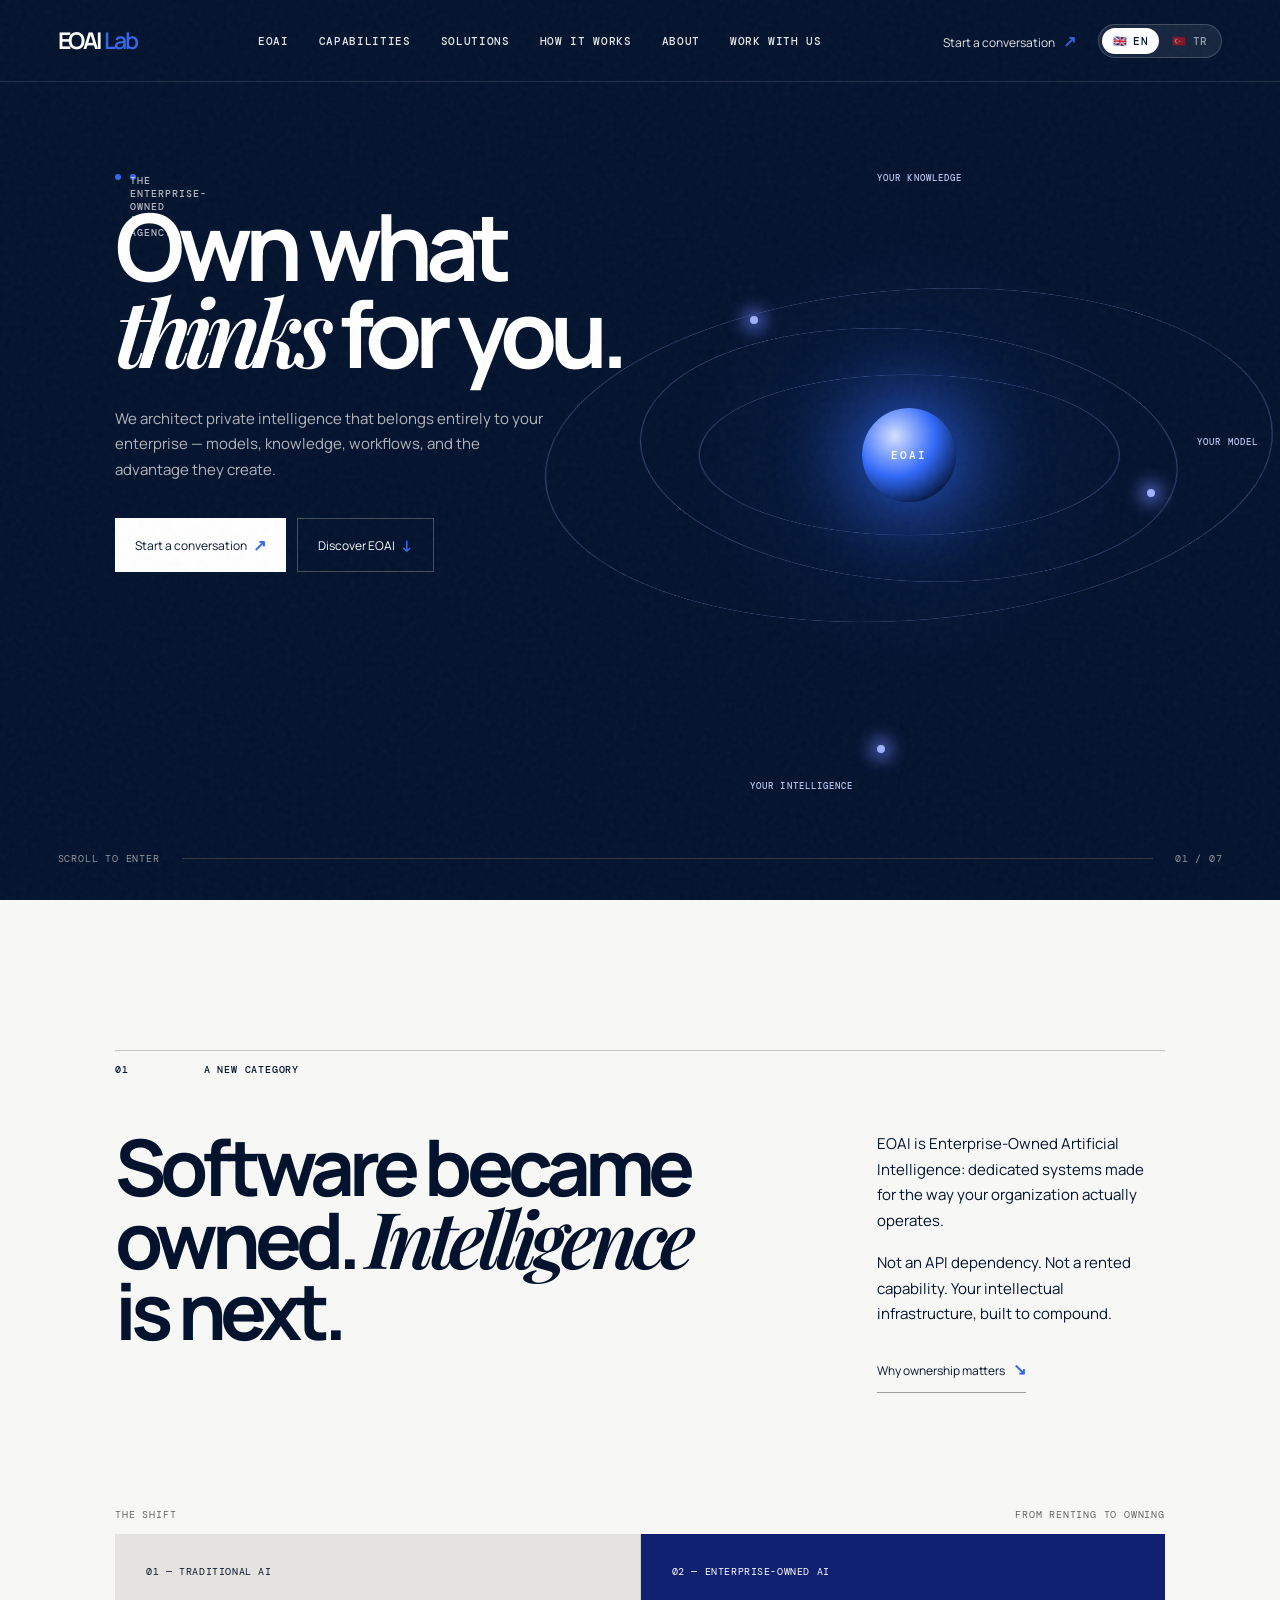
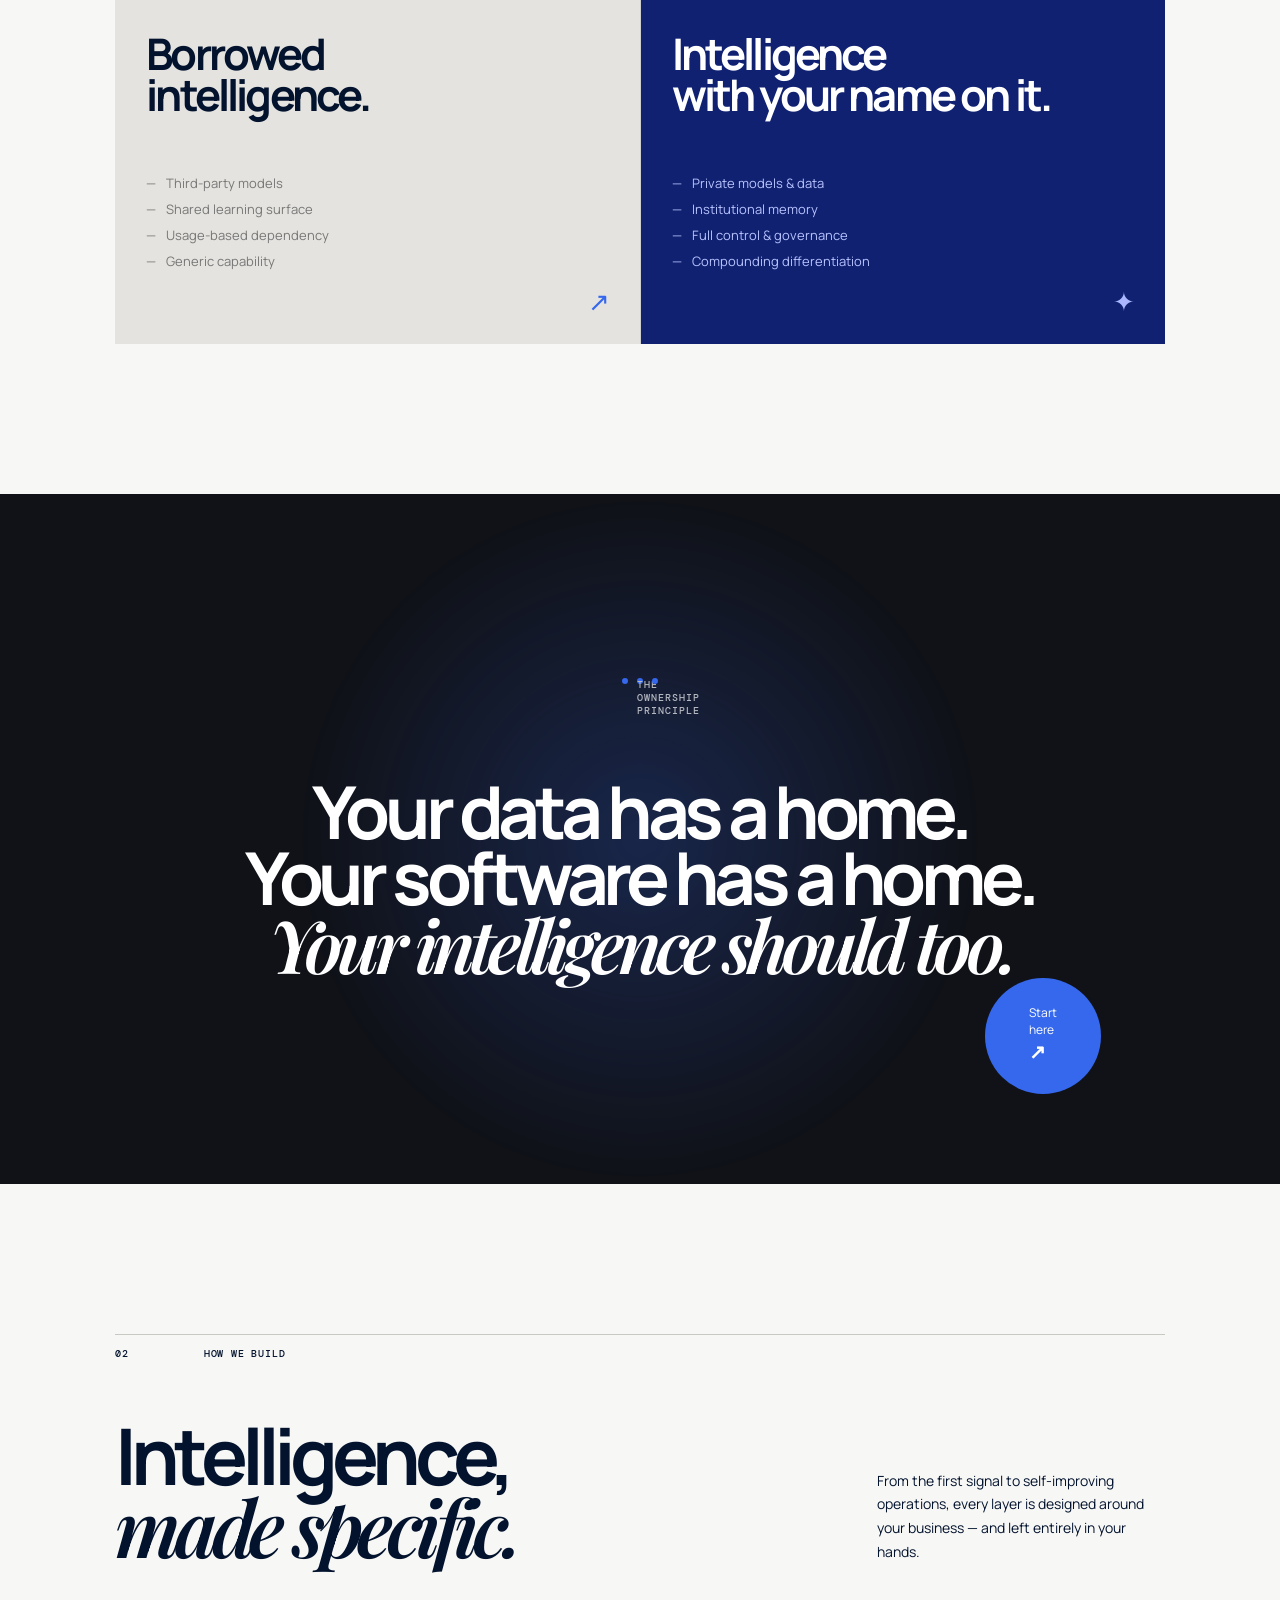
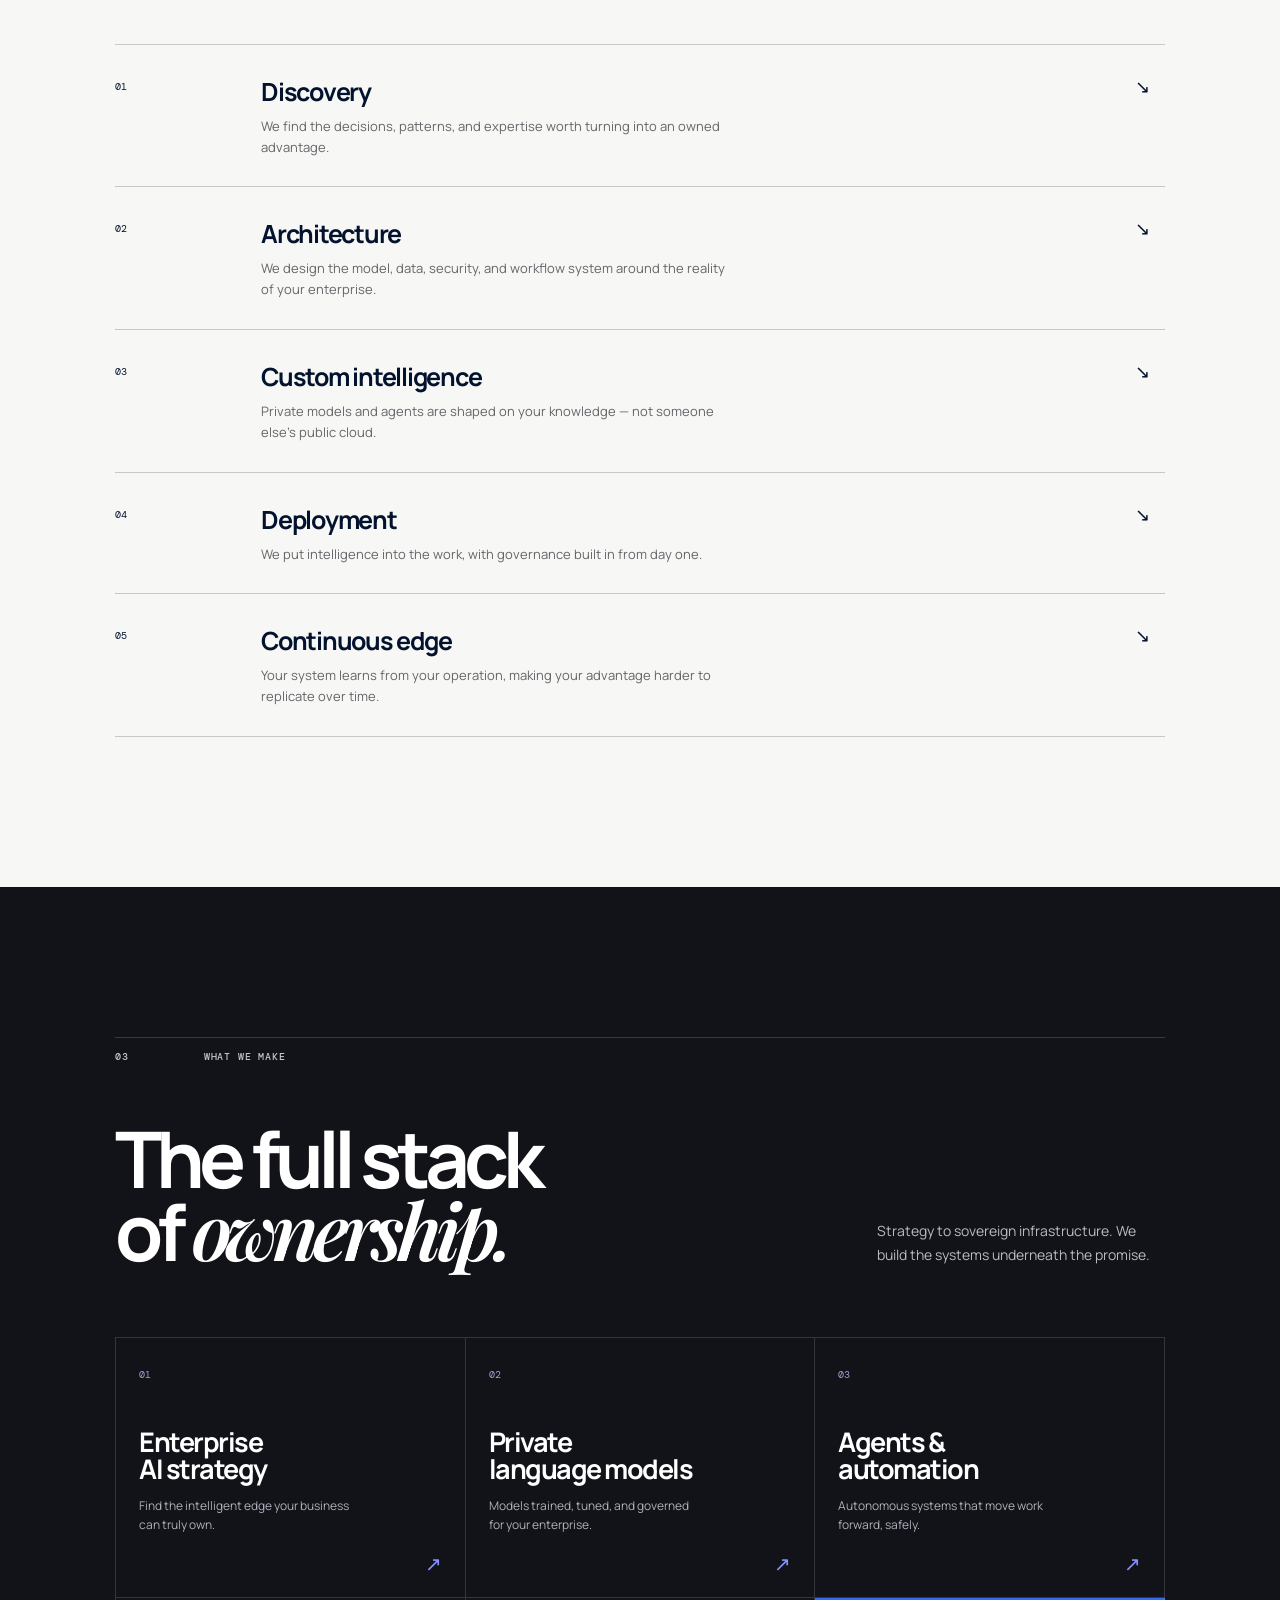
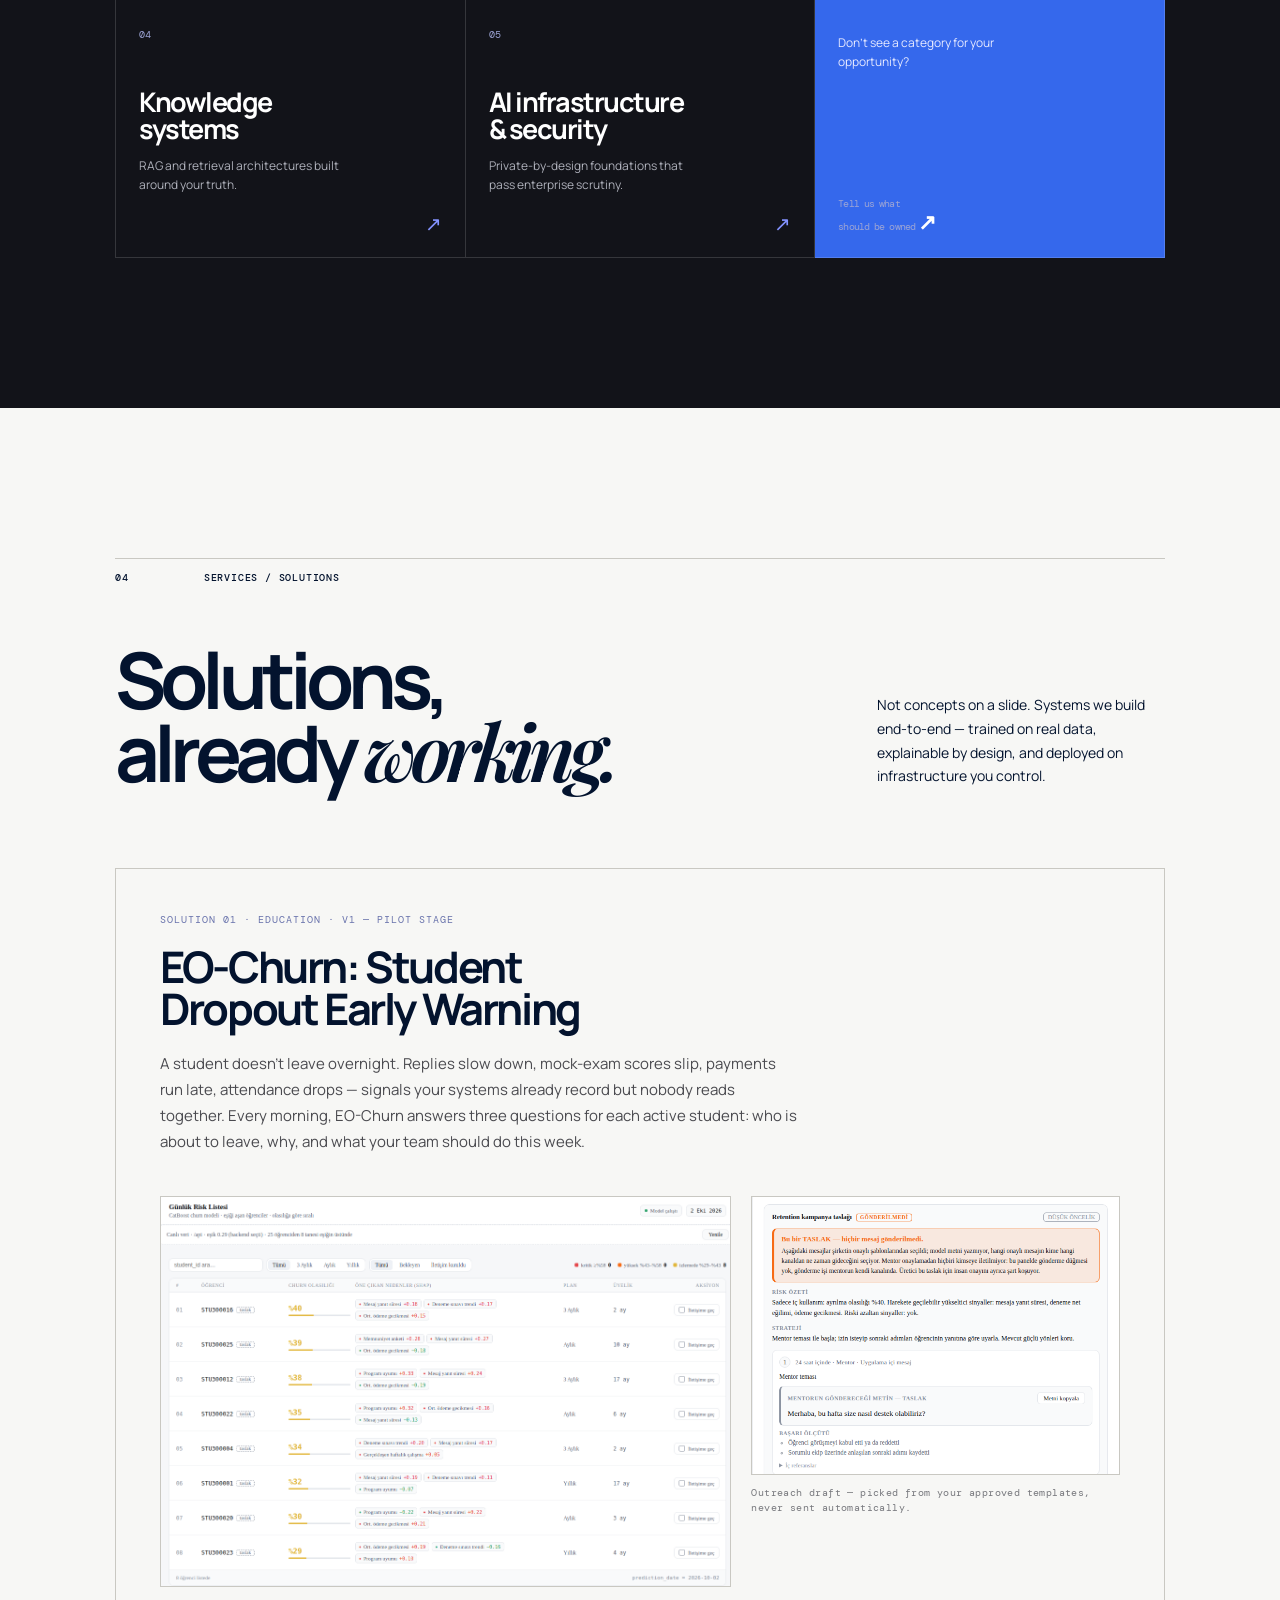
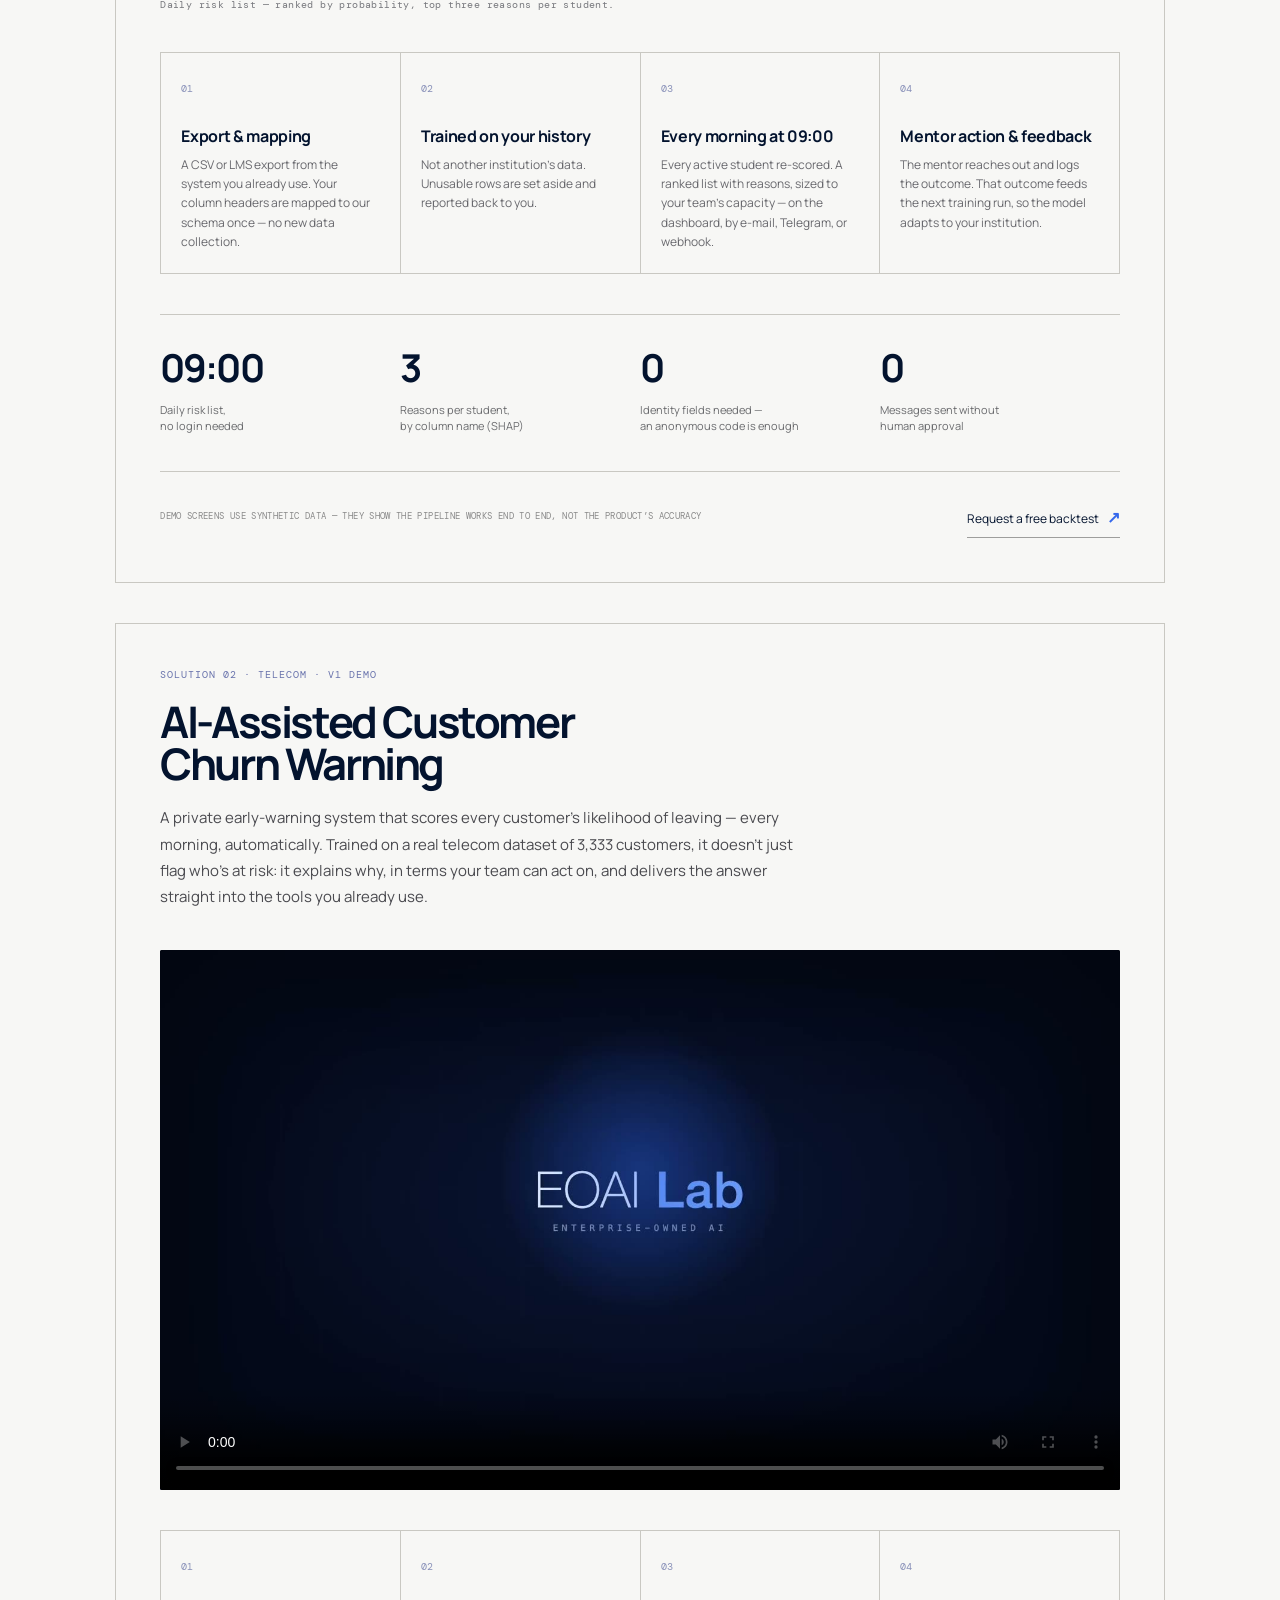
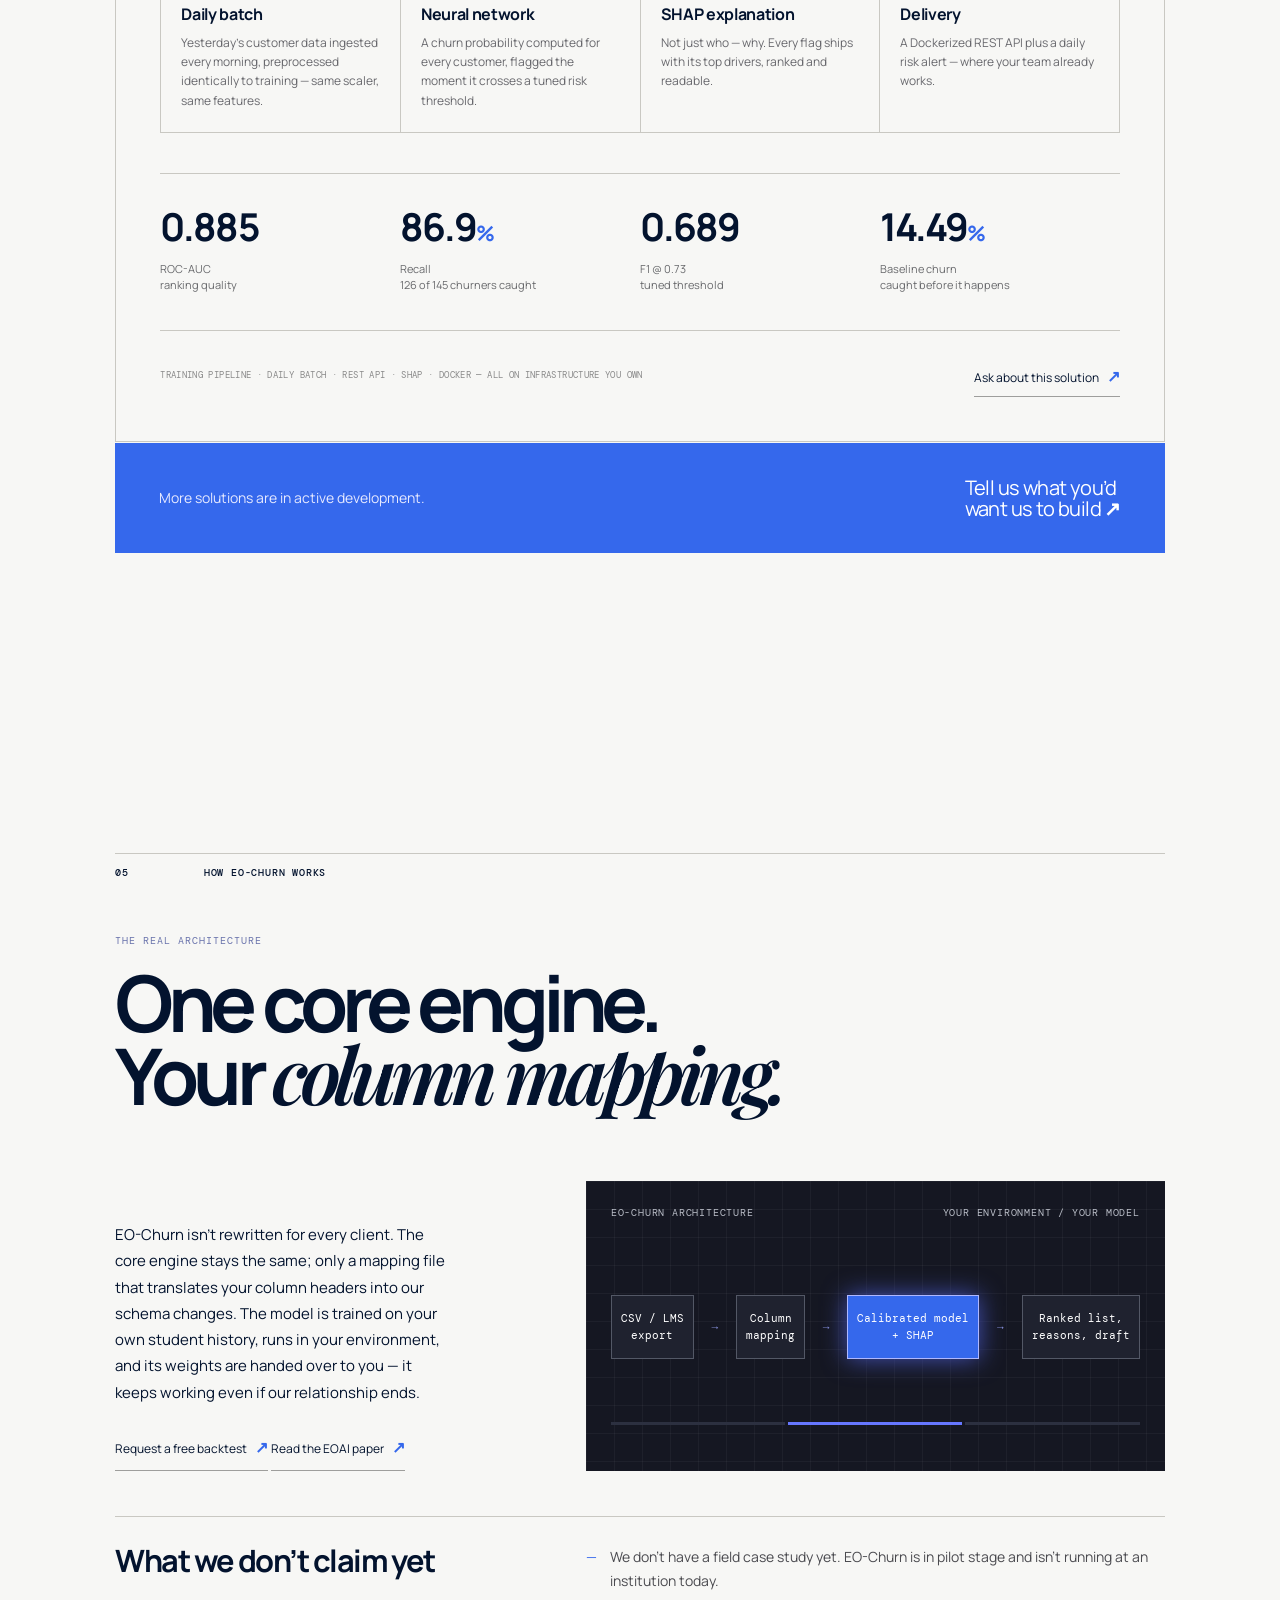
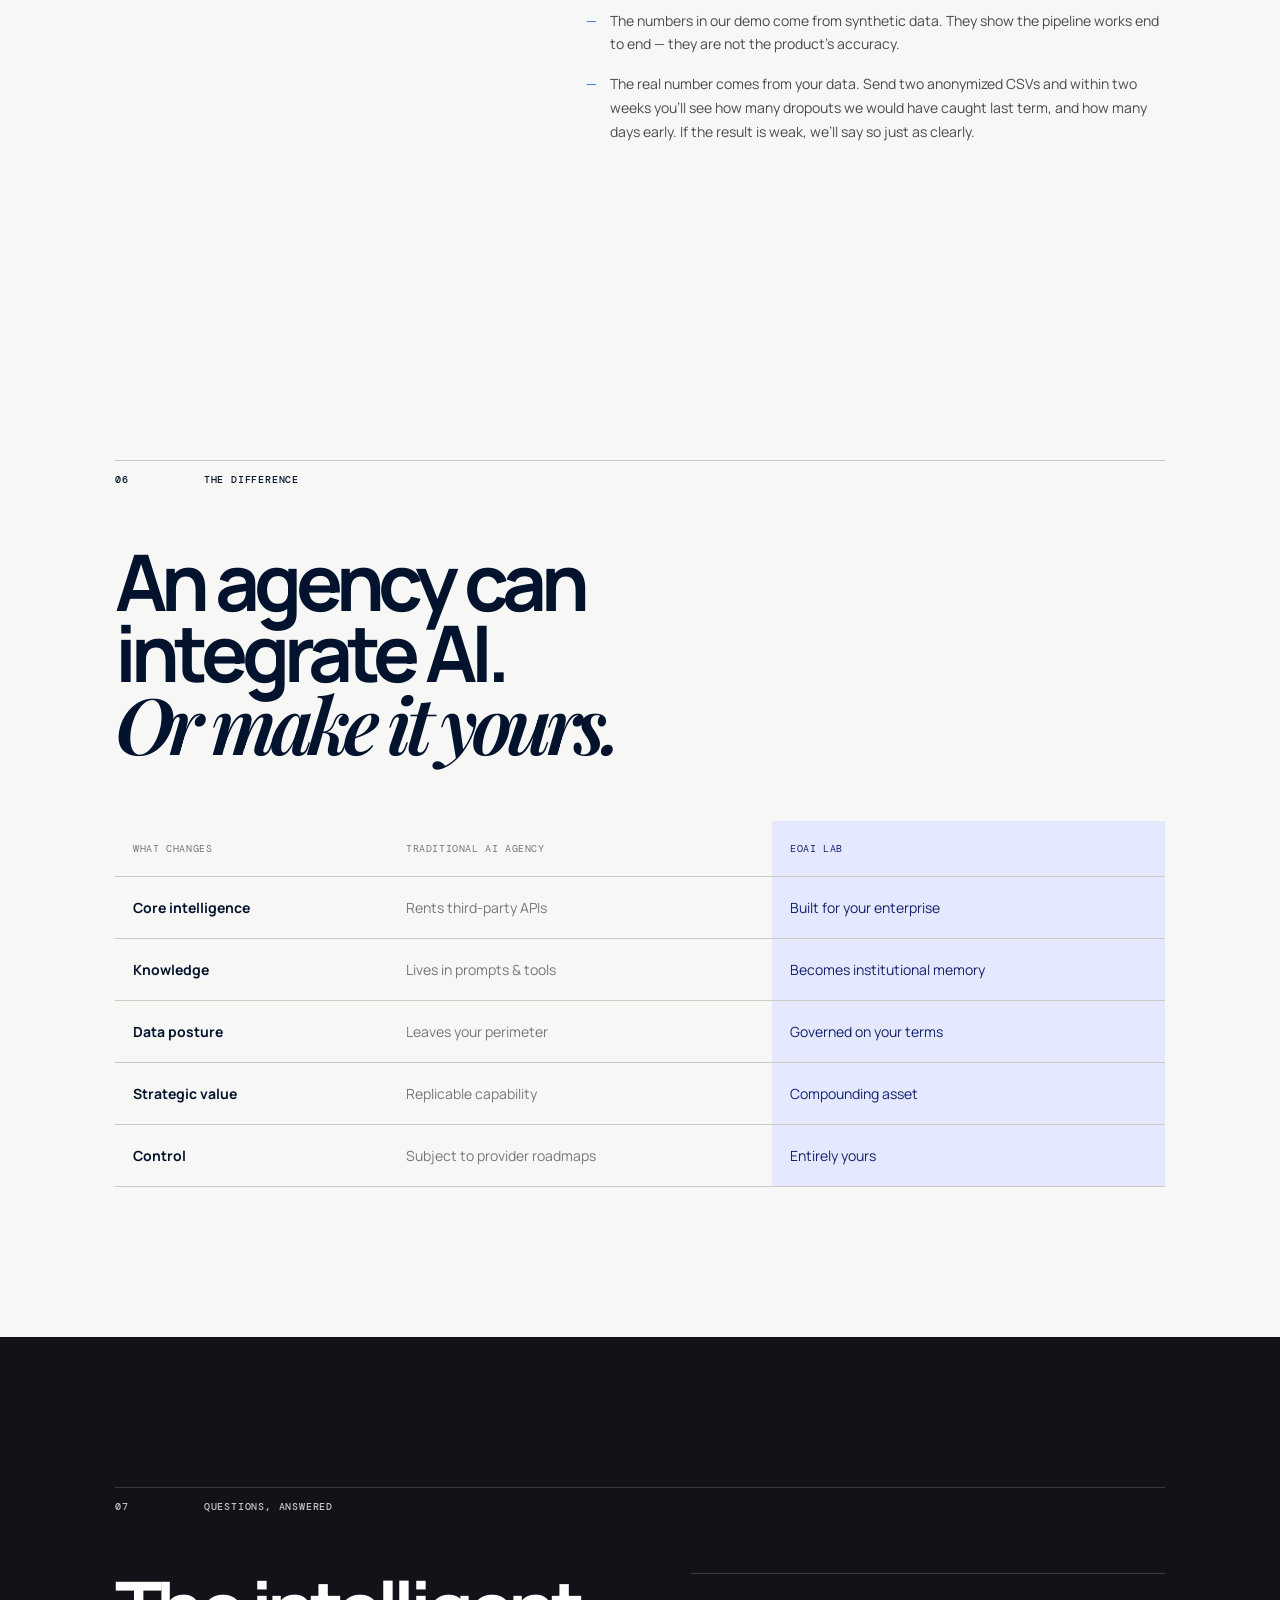
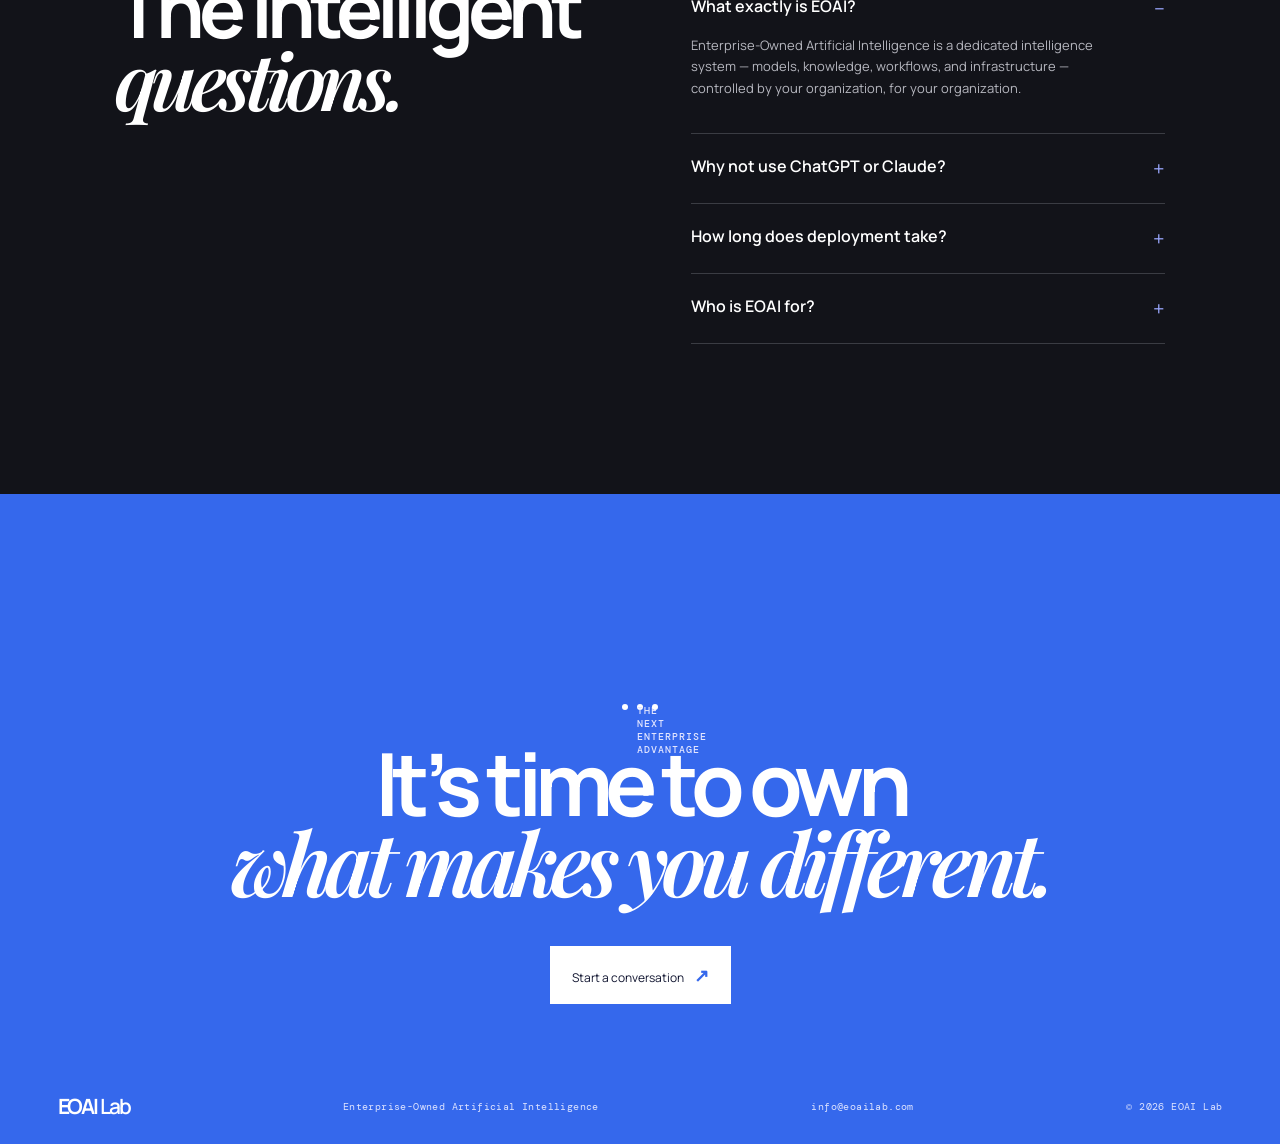
==== public/index.html @ 240096eb "Merge pull request #1 from RezaOfficial0/hot-fix/issue-P0 hot-fix/P0 web sitesi inceleme sorunlarını" ====
<!doctype html>
<html lang="en">
  <head>
    <meta charset="UTF-8" />
    <meta name="viewport" content="width=device-width, initial-scale=1.0" />
    <meta
      name="description"
      content="EOAI Lab builds Enterprise-Owned Artificial Intelligence. Private models, workflows, infrastructure, and intelligence your company owns."
    />
    <meta name="theme-color" content="#07080d" />
    <title>EOAI Lab — Own your intelligence.</title>
    <link rel="alternate" hreflang="en" href="https://www.eoailab.com/" />
    <link rel="alternate" hreflang="tr" href="https://www.eoailab.com/tr" />
    <link rel="alternate" hreflang="x-default" href="https://www.eoailab.com/" />
    <link rel="preconnect" href="https://fonts.googleapis.com" />
    <link rel="preconnect" href="https://fonts.gstatic.com" crossorigin />
    <link
      href="https://fonts.googleapis.com/css2?family=DM+Mono:wght@400;500&family=Manrope:wght@400;500;600;700;800&family=Playfair+Display:ital,wght@0,600;0,700;1,600&display=swap"
      rel="stylesheet"
    />
    <link rel="stylesheet" href="styles.css" />
  </head>
  <body data-i18n-title="home.metaTitle">
    <div class="noise" aria-hidden="true"></div>
    <header class="nav">
      <a class="brand" href="#top" data-i18n-aria-label="nav.brandAria" aria-label="EOAI Lab home"
        >EOAI <span>Lab</span></a
      ><button class="menu" data-i18n-aria-label="nav.menuAria" aria-label="Open navigation" aria-expanded="false">
        <i></i><i></i>
      </button>
      <nav>
        <a href="#eoai">EOAI</a><a href="#services" data-i18n="nav.capabilities">Capabilities</a
        ><a href="#solutions" data-i18n="nav.solutions">Solutions</a
        ><a href="#how-it-works" data-i18n="nav.caseStudy">How it works</a><a href="#about" data-i18n="nav.about">About</a
        ><a href="work-with-us.html" data-i18n="nav.workWithUs">Work with us</a>
      </nav>
      <a class="nav-cta" href="become-a-client.html#apply"><span data-i18n="home.navCta">Start a conversation</span> <b>↗</b></a>
      <div class="lang-toggle" role="group" aria-label="Language / Dil">
        <button type="button" class="lang-btn" data-lang="en">🇬🇧<span>EN</span></button>
        <button type="button" class="lang-btn" data-lang="tr">🇹🇷<span>TR</span></button>
      </div>
    </header>

    <main id="top">
      <section class="hero">
        <div class="hero-copy reveal">
          <p class="eyebrow"><span></span> <span data-i18n="home.heroEyebrow">The Enterprise-Owned AI Agency</span></p>
          <h1 data-i18n="home.heroH1">Own what<br /><em>thinks</em> for you.</h1>
          <p class="lede" data-i18n="home.heroLede">
            We architect private intelligence that belongs entirely to your
            enterprise — models, knowledge, workflows, and the advantage they
            create.
          </p>
          <div class="actions">
            <a class="button primary" href="https://koalendar.com/e/meet-with-int-ai"><span data-i18n="home.navCta">Start a conversation</span> <b>↗</b></a
            ><a class="button ghost" href="#eoai"><span data-i18n="home.heroCtaGhost">Discover EOAI</span> <b>↓</b></a>
          </div>
        </div>
        <div
          class="hero-art"
          data-i18n-aria-label="home.heroArtAria"
          aria-label="Abstract visualization of an enterprise-owned intelligence system"
        >
          <div class="orbit orbit-a"></div>
          <div class="orbit orbit-b"></div>
          <div class="orbit orbit-c"></div>
          <div class="core"><span>EOAI</span></div>
          <div class="signal s1"></div>
          <div class="signal s2"></div>
          <div class="signal s3"></div>
          <p class="art-label top" data-i18n="home.artTop">YOUR KNOWLEDGE</p>
          <p class="art-label right" data-i18n="home.artRight">YOUR MODEL</p>
          <p class="art-label bottom" data-i18n="home.artBottom">YOUR INTELLIGENCE</p>
        </div>
        <div class="hero-foot">
          <span data-i18n="home.scrollHint">Scroll to enter</span><i></i><span>01 / 07</span>
        </div>
      </section>

      <section class="intro section-pad" id="eoai">
        <div class="section-kicker">
          <span>01</span>
          <p data-i18n="home.kicker01">A new category</p>
        </div>
        <div class="intro-grid">
          <h2 class="display reveal" data-i18n="home.introH2">
            Software became<br />owned. <em>Intelligence</em><br />is next.
          </h2>
          <div class="intro-side reveal">
            <p data-i18n="home.introP1">
              EOAI is Enterprise-Owned Artificial Intelligence: dedicated
              systems made for the way your organization actually operates.
            </p>
            <p data-i18n="home.introP2">
              Not an API dependency. Not a rented capability. Your intellectual
              infrastructure, built to compound.
            </p>
            <a class="text-link" href="#comparison"
              ><span data-i18n="home.introLink">Why ownership matters</span> <b>↘</b></a
            >
          </div>
        </div>
        <div class="ownership reveal">
          <div class="ownership-head">
            <span data-i18n="home.ownershipTag1">THE SHIFT</span><span data-i18n="home.ownershipTag2">FROM RENTING TO OWNING</span>
          </div>
          <div class="compare-cards">
            <article class="compare-card muted">
              <p class="card-index" data-i18n="home.cardIndex01">01 — Traditional AI</p>
              <h3 data-i18n="home.cardH3_01">Borrowed<br />intelligence.</h3>
              <ul>
                <li data-i18n="home.cardLi_01_1">Third-party models</li>
                <li data-i18n="home.cardLi_01_2">Shared learning surface</li>
                <li data-i18n="home.cardLi_01_3">Usage-based dependency</li>
                <li data-i18n="home.cardLi_01_4">Generic capability</li>
              </ul>
              <div class="card-mark">↗</div>
            </article>
            <article class="compare-card owned">
              <p class="card-index" data-i18n="home.cardIndex02">02 — Enterprise-Owned AI</p>
              <h3 data-i18n="home.cardH3_02">Intelligence<br />with your name on it.</h3>
              <ul>
                <li data-i18n="home.cardLi_02_1">Private models &amp; data</li>
                <li data-i18n="home.cardLi_02_2">Institutional memory</li>
                <li data-i18n="home.cardLi_02_3">Full control &amp; governance</li>
                <li data-i18n="home.cardLi_02_4">Compounding differentiation</li>
              </ul>
              <div class="card-mark">✦</div>
            </article>
          </div>
        </div>
      </section>

      <section class="manifesto">
        <div class="manifesto-bg"></div>
        <p class="eyebrow centered">
          <span></span> <span data-i18n="home.manifestoEyebrow">The ownership principle</span> <span></span>
        </p>
        <h2 class="reveal" data-i18n="home.manifestoH2">
          Your data has a home.<br />Your software has a home.<br /><em
            >Your intelligence should too.</em
          >
        </h2>
        <a
          class="round-link"
          href="become-a-client.html#apply"
          aria-label="Start your EOAI journey"
          ><span data-i18n="home.roundLink">Start<br />here</span> <b>↗</b></a
        >
      </section>

      <section class="process section-pad" id="about">
        <div class="section-kicker">
          <span>02</span>
          <p data-i18n="home.kicker02">How we build</p>
        </div>
        <div class="process-head">
          <h2 class="display reveal" data-i18n="home.processH2">
            Intelligence,<br /><em>made specific.</em>
          </h2>
          <p data-i18n="home.processP">
            From the first signal to self-improving operations, every layer is
            designed around your business — and left entirely in your hands.
          </p>
        </div>
        <ol class="steps">
          <li>
            <span>01</span>
            <div>
              <h3 data-i18n="home.step1Title">Discovery</h3>
              <p data-i18n="home.step1Desc">
                We find the decisions, patterns, and expertise worth turning
                into an owned advantage.
              </p>
            </div>
            <b>↘</b>
          </li>
          <li>
            <span>02</span>
            <div>
              <h3 data-i18n="home.step2Title">Architecture</h3>
              <p data-i18n="home.step2Desc">
                We design the model, data, security, and workflow system around
                the reality of your enterprise.
              </p>
            </div>
            <b>↘</b>
          </li>
          <li>
            <span>03</span>
            <div>
              <h3 data-i18n="home.step3Title">Custom intelligence</h3>
              <p data-i18n="home.step3Desc">
                Private models and agents are shaped on your knowledge — not
                someone else’s public cloud.
              </p>
            </div>
            <b>↘</b>
          </li>
          <li>
            <span>04</span>
            <div>
              <h3 data-i18n="home.step4Title">Deployment</h3>
              <p data-i18n="home.step4Desc">
                We put intelligence into the work, with governance built in from
                day one.
              </p>
            </div>
            <b>↘</b>
          </li>
          <li>
            <span>05</span>
            <div>
              <h3 data-i18n="home.step5Title">Continuous edge</h3>
              <p data-i18n="home.step5Desc">
                Your system learns from your operation, making your advantage
                harder to replicate over time.
              </p>
            </div>
            <b>↘</b>
          </li>
        </ol>
      </section>

      <section class="services section-pad" id="services">
        <div class="section-kicker light">
          <span>03</span>
          <p data-i18n="home.kicker03">What we make</p>
        </div>
        <div class="services-head">
          <h2 class="display reveal" data-i18n="home.servicesH2">
            The full stack<br />of <em>ownership.</em>
          </h2>
          <p data-i18n="home.servicesP">
            Strategy to sovereign infrastructure. We build the systems
            underneath the promise.
          </p>
        </div>
        <div class="service-grid">
          <article>
            <span>01</span>
            <h3 data-i18n="home.svc1Title">Enterprise<br />AI strategy</h3>
            <p data-i18n="home.svc1Desc">Find the intelligent edge your business can truly own.</p>
            <i>↗</i>
          </article>
          <article>
            <span>02</span>
            <h3 data-i18n="home.svc2Title">Private<br />language models</h3>
            <p data-i18n="home.svc2Desc">Models trained, tuned, and governed for your enterprise.</p>
            <i>↗</i>
          </article>
          <article>
            <span>03</span>
            <h3 data-i18n="home.svc3Title">Agents &amp;<br />automation</h3>
            <p data-i18n="home.svc3Desc">Autonomous systems that move work forward, safely.</p>
            <i>↗</i>
          </article>
          <article>
            <span>04</span>
            <h3 data-i18n="home.svc4Title">Knowledge<br />systems</h3>
            <p data-i18n="home.svc4Desc">RAG and retrieval architectures built around your truth.</p>
            <i>↗</i>
          </article>
          <article>
            <span>05</span>
            <h3 data-i18n="home.svc5Title">AI infrastructure<br />&amp; security</h3>
            <p data-i18n="home.svc5Desc">Private-by-design foundations that pass enterprise scrutiny.</p>
            <i>↗</i>
          </article>
          <article class="service-cta">
            <p data-i18n="home.svcCtaP">Don’t see a category for your opportunity?</p>
            <a href="#contact"><span data-i18n="home.svcCtaLink">Tell us what<br />should be owned</span> <b>↗</b></a>
          </article>
        </div>
      </section>

      <section class="solutions section-pad" id="solutions">
        <div class="section-kicker">
          <span>04</span>
          <p data-i18n="home.kicker04">Services / Solutions</p>
        </div>
        <div class="solutions-head">
          <h2 class="display reveal" data-i18n="home.solutionsH2">
            Solutions,<br />already <em>working.</em>
          </h2>
          <p data-i18n="home.solutionsP">
            Not concepts on a slide. Systems we build end-to-end — trained on
            real data, explainable by design, and deployed on infrastructure
            you control.
          </p>
        </div>

        <article class="solution reveal" id="eo-churn">
          <div class="solution-top">
            <p class="tag" data-i18n="home.eocTag">SOLUTION 01 · EDUCATION · V1 — PILOT STAGE</p>
            <h3 data-i18n="home.eocH3">EO-Churn: Student<br />Dropout Early Warning</h3>
            <p class="solution-copy" data-i18n="home.eocCopy">
              A student doesn’t leave overnight. Replies slow down, mock-exam
              scores slip, payments run late, attendance drops — signals your
              systems already record but nobody reads together. Every morning,
              EO-Churn answers three questions for each active student: who is
              about to leave, why, and what your team should do this week.
            </p>
          </div>

          <div class="solution-shots">
            <figure>
              <img src="eo-churn-risk-list.png" width="1213" height="830" loading="lazy"
                data-i18n-alt="home.eocShot1Alt"
                alt="EO-Churn daily risk list: students ranked by dropout probability, each with its top three SHAP reasons" />
              <figcaption data-i18n="home.eocShot1Cap">Daily risk list — ranked by probability, top three reasons per student.</figcaption>
            </figure>
            <figure>
              <img src="eo-churn-draft.png" width="650" height="500" loading="lazy"
                data-i18n-alt="home.eocShot2Alt"
                alt="EO-Churn outreach draft: a mentor message chosen from approved templates, marked as not sent" />
              <figcaption data-i18n="home.eocShot2Cap">Outreach draft — picked from your approved templates, never sent automatically.</figcaption>
            </figure>
          </div>

          <div class="solution-flow">
            <div>
              <span>01</span>
              <h4 data-i18n="home.eocFlow1Title">Export &amp; mapping</h4>
              <p data-i18n="home.eocFlow1Desc">
                A CSV or LMS export from the system you already use. Your
                column headers are mapped to our schema once — no new data
                collection.
              </p>
            </div>
            <div>
              <span>02</span>
              <h4 data-i18n="home.eocFlow2Title">Trained on your history</h4>
              <p data-i18n="home.eocFlow2Desc">
                Not another institution’s data. Unusable rows are set aside
                and reported back to you.
              </p>
            </div>
            <div>
              <span>03</span>
              <h4 data-i18n="home.eocFlow3Title">Every morning at 09:00</h4>
              <p data-i18n="home.eocFlow3Desc">
                Every active student re-scored. A ranked list with reasons,
                sized to your team’s capacity — on the dashboard, by e-mail,
                Telegram, or webhook.
              </p>
            </div>
            <div>
              <span>04</span>
              <h4 data-i18n="home.eocFlow4Title">Mentor action &amp; feedback</h4>
              <p data-i18n="home.eocFlow4Desc">
                The mentor reaches out and logs the outcome. That outcome feeds
                the next training run, so the model adapts to your institution.
              </p>
            </div>
          </div>

          <div class="solution-metrics">
            <div>
              <strong>09:00</strong>
              <p data-i18n="home.eocFact1">Daily risk list,<br />no login needed</p>
            </div>
            <div>
              <strong>3</strong>
              <p data-i18n="home.eocFact2">Reasons per student,<br />by column name (SHAP)</p>
            </div>
            <div>
              <strong>0</strong>
              <p data-i18n="home.eocFact3">Identity fields needed —<br />an anonymous code is enough</p>
            </div>
            <div>
              <strong>0</strong>
              <p data-i18n="home.eocFact4">Messages sent without<br />human approval</p>
            </div>
          </div>

          <div class="solution-foot">
            <p data-i18n="home.eocFootP">
              DEMO SCREENS USE SYNTHETIC DATA — THEY SHOW THE PIPELINE WORKS END
              TO END, NOT THE PRODUCT’S ACCURACY
            </p>
            <a class="text-link" href="become-a-client.html#apply"
              ><span data-i18n="home.eocFootLink">Request a free backtest</span> <b>↗</b></a
            >
          </div>
        </article>

        <article class="solution reveal">
          <div class="solution-top">
            <p class="tag" data-i18n="home.solTag">SOLUTION 02 · TELECOM · V1 DEMO</p>
            <h3 data-i18n="home.solH3">AI-Assisted Customer<br />Churn Warning</h3>
            <p class="solution-copy" data-i18n="home.solCopy">
              A private early-warning system that scores every customer’s
              likelihood of leaving — every morning, automatically. Trained
              on a real telecom dataset of 3,333 customers, it doesn’t just
              flag who’s at risk: it explains why, in terms your team can
              act on, and delivers the answer straight into the tools you
              already use.
            </p>
          </div>

          <div class="solution-video">
            <video controls preload="metadata" poster="churn-warning-poster.jpg">
              <source src="churn-warning-demo.mp4" type="video/mp4" />
              Your browser doesn’t support embedded video.
              <a href="churn-warning-demo.mp4">Download the demo</a>.
            </video>
          </div>

          <div class="solution-flow">
            <div>
              <span>01</span>
              <h4 data-i18n="home.flow1Title">Daily batch</h4>
              <p data-i18n="home.flow1Desc">
                Yesterday’s customer data ingested every morning,
                preprocessed identically to training — same scaler, same
                features.
              </p>
            </div>
            <div>
              <span>02</span>
              <h4 data-i18n="home.flow2Title">Neural network</h4>
              <p data-i18n="home.flow2Desc">
                A churn probability computed for every customer, flagged the
                moment it crosses a tuned risk threshold.
              </p>
            </div>
            <div>
              <span>03</span>
              <h4 data-i18n="home.flow3Title">SHAP explanation</h4>
              <p data-i18n="home.flow3Desc">
                Not just who — why. Every flag ships with its top drivers,
                ranked and readable.
              </p>
            </div>
            <div>
              <span>04</span>
              <h4 data-i18n="home.flow4Title">Delivery</h4>
              <p data-i18n="home.flow4Desc">
                A Dockerized REST API plus a daily risk alert — where your
                team already works.
              </p>
            </div>
          </div>

          <div class="solution-metrics">
            <div>
              <strong>0.885</strong>
              <p data-i18n="home.metric1Label">ROC-AUC<br />ranking quality</p>
            </div>
            <div>
              <strong>86.9<span>%</span></strong>
              <p data-i18n="home.metric2Label">Recall<br />126 of 145 churners caught</p>
            </div>
            <div>
              <strong>0.689</strong>
              <p data-i18n="home.metric3Label">F1 @ 0.73<br />tuned threshold</p>
            </div>
            <div>
              <strong>14.49<span>%</span></strong>
              <p data-i18n="home.metric4Label">Baseline churn<br />caught before it happens</p>
            </div>
          </div>

          <div class="solution-foot">
            <p data-i18n="home.solFootP">
              TRAINING PIPELINE · DAILY BATCH · REST API · SHAP · DOCKER —
              ALL ON INFRASTRUCTURE YOU OWN
            </p>
            <a class="text-link" href="#contact"
              ><span data-i18n="home.solFootLink">Ask about this solution</span> <b>↗</b></a
            >
          </div>
        </article>

        <div class="solution-more reveal">
          <p data-i18n="home.solMoreP">More solutions are in active development.</p>
          <a href="#contact"><span data-i18n="home.solMoreLink">Tell us what you’d<br />want us to build</span> <b>↗</b></a>
        </div>
      </section>

      <section class="case section-pad" id="how-it-works">
        <div class="section-kicker">
          <span>05</span>
          <p data-i18n="home.kicker05">How EO-Churn works</p>
        </div>
        <div class="case-title">
          <p class="tag" data-i18n="home.caseTag">THE REAL ARCHITECTURE</p>
          <h2 class="display reveal" data-i18n="home.caseH2">
            One core engine.<br />Your <em>column mapping.</em>
          </h2>
        </div>
        <div class="case-layout">
          <div class="case-copy">
            <p data-i18n="home.caseCopy">
              EO-Churn isn’t rewritten for every client. The core engine stays
              the same; only a mapping file that translates your column
              headers into our schema changes. The model is trained on your
              own student history, runs in your environment, and its weights
              are handed over to you — it keeps working even if our
              relationship ends.
            </p>
            <a class="text-link" href="become-a-client.html#apply"
              ><span data-i18n="home.caseLink1">Request a free backtest</span> <b>↗</b></a
            >
             <a class="text-link" href="file.pdf" target="_blank"
              ><span data-i18n="home.caseLink2">Read the EOAI paper</span> <b>↗</b></a
            >
          </div>
          <div class="architecture">
            <div class="arch-head">
              <span data-i18n="home.archTag1">EO-CHURN ARCHITECTURE</span
              ><span data-i18n="home.archTag2">YOUR ENVIRONMENT / YOUR MODEL</span>
            </div>
            <div class="arch-flow">
              <div data-i18n="home.arch1">CSV / LMS<br />export</div>
              <i>→</i>
              <div data-i18n="home.arch2">Column<br />mapping</div>
              <i>→</i>
              <div class="arch-core" data-i18n="home.arch3">Calibrated model<br />+ SHAP</div>
              <i>→</i>
              <div data-i18n="home.arch4">Ranked list,<br />reasons, draft</div>
            </div>
            <div class="arch-lines">
              <span></span><span></span><span></span>
            </div>
          </div>
        </div>
        <div class="claims">
          <h3 data-i18n="home.claimsH3">What we don’t claim yet</h3>
          <ul>
            <li data-i18n="home.claim1">
              We don’t have a field case study yet. EO-Churn is in pilot stage
              and isn’t running at an institution today.
            </li>
            <li data-i18n="home.claim2">
              The numbers in our demo come from synthetic data. They show the
              pipeline works end to end — they are not the product’s accuracy.
            </li>
            <li data-i18n="home.claim3">
              The real number comes from your data. Send two anonymized CSVs
              and within two weeks you’ll see how many dropouts we would have
              caught last term, and how many days early. If the result is
              weak, we’ll say so just as clearly.
            </li>
          </ul>
        </div>
      </section>

      <section class="comparison section-pad" id="comparison">
        <div class="section-kicker">
          <span>06</span>
          <p data-i18n="home.kicker06">The difference</p>
        </div>
        <div class="comparison-head">
          <h2 class="display reveal" data-i18n="home.comparisonH2">
            An agency can<br />integrate AI.<br /><em>Or make it yours.</em>
          </h2>
        </div>
        <div class="table-wrap">
          <table>
            <thead>
              <tr>
                <th data-i18n="home.thWhat">What changes</th>
                <th data-i18n="home.thTraditional">Traditional AI agency</th>
                <th>EOAI Lab</th>
              </tr>
            </thead>
            <tbody>
              <tr>
                <td data-i18n="home.row1c1">Core intelligence</td>
                <td data-i18n="home.row1c2">Rents third-party APIs</td>
                <td data-i18n="home.row1c3">Built for your enterprise</td>
              </tr>
              <tr>
                <td data-i18n="home.row2c1">Knowledge</td>
                <td data-i18n="home.row2c2">Lives in prompts &amp; tools</td>
                <td data-i18n="home.row2c3">Becomes institutional memory</td>
              </tr>
              <tr>
                <td data-i18n="home.row3c1">Data posture</td>
                <td data-i18n="home.row3c2">Leaves your perimeter</td>
                <td data-i18n="home.row3c3">Governed on your terms</td>
              </tr>
              <tr>
                <td data-i18n="home.row4c1">Strategic value</td>
                <td data-i18n="home.row4c2">Replicable capability</td>
                <td data-i18n="home.row4c3">Compounding asset</td>
              </tr>
              <tr>
                <td data-i18n="home.row5c1">Control</td>
                <td data-i18n="home.row5c2">Subject to provider roadmaps</td>
                <td data-i18n="home.row5c3">Entirely yours</td>
              </tr>
            </tbody>
          </table>
        </div>
      </section>

      <section class="faq section-pad">
        <div class="section-kicker light">
          <span>07</span>
          <p data-i18n="home.kicker07">Questions, answered</p>
        </div>
        <div class="faq-grid">
          <h2 class="display reveal" data-i18n="home.faqH2">
            The intelligent<br /><em>questions.</em>
          </h2>
          <div class="accordion">
            <details open>
              <summary><span data-i18n="home.faq1Q">What exactly is EOAI?</span><b>−</b></summary>
              <p data-i18n="home.faq1A">
                Enterprise-Owned Artificial Intelligence is a dedicated
                intelligence system — models, knowledge, workflows, and
                infrastructure — controlled by your organization, for your
                organization.
              </p>
            </details>
            <details>
              <summary><span data-i18n="home.faq2Q">Why not use ChatGPT or Claude?</span><b>+</b></summary>
              <p data-i18n="home.faq2A">
                Public models can be powerful tools. But they are not your
                long-term intellectual property, operating system, or
                differentiated advantage. EOAI turns intelligence into an owned
                asset.
              </p>
            </details>
            <details>
              <summary><span data-i18n="home.faq3Q">How long does deployment take?</span><b>+</b></summary>
              <p data-i18n="home.faq3A">
                Focused systems can launch in weeks. Larger enterprise platforms
                evolve in deliberate phases, balancing impact, readiness, and
                governance.
              </p>
            </details>
            <details>
              <summary><span data-i18n="home.faq4Q">Who is EOAI for?</span><b>+</b></summary>
              <p data-i18n="home.faq4A">
                Organizations ready to make intelligence part of their core
                operating model — without outsourcing their future to a
                third-party API.
              </p>
            </details>
          </div>
        </div>
      </section>

      <section class="contact" id="contact">
        <p class="eyebrow centered">
          <span></span> <span data-i18n="home.contactEyebrow">The next enterprise advantage</span> <span></span>
        </p>
        <h2 class="reveal" data-i18n="home.contactH2">
          It’s time to own<br /><em>what makes you different.</em>
        </h2>
        <a class="contact-button" href="become-a-client.html#apply"
          ><span data-i18n="home.navCta">Start a conversation</span> <b>↗</b></a
        >
        <div class="contact-foot">
          <a class="brand" href="#top">EOAI <span>Lab</span></a
          ><span data-i18n="home.contactFootTag">Enterprise-Owned Artificial Intelligence</span
          ><a href="mailto:info@eoailab.com">info@eoailab.com</a
          ><span>© 2026 EOAI Lab</span>
        </div>
      </section>
    </main>
    <a class="to-top" href="#top" data-i18n-aria-label="home.toTopAria" aria-label="Back to top"><b>↑</b></a>
    <script src="i18n.js"></script>
    <script src="script.js"></script>
  </body>
</html>
---- public/styles.css ----
:root{--ink:#03132e;--paper:#f7f7f5;--blue:#3568ec;--muted:#a2a4ad;--line:rgba(255,255,255,.15)}*{box-sizing:border-box}html{scroll-behavior:smooth}body{margin:0;background:var(--paper);color:var(--ink);font-family:Manrope,Arial,sans-serif}.noise{position:fixed;inset:0;z-index:20;pointer-events:none;opacity:.05;background-image:url("data:image/svg+xml,%3Csvg viewBox='0 0 180 180' xmlns='http://www.w3.org/2000/svg'%3E%3Cfilter id='n'%3E%3CfeTurbulence type='fractalNoise' baseFrequency='.85' numOctaves='4' stitchTiles='stitch'/%3E%3C/filter%3E%3Crect width='100%25' height='100%25' filter='url(%23n)' opacity='.8'/%3E%3C/svg%3E")}.nav{height:82px;position:absolute;z-index:10;top:0;width:100%;display:flex;align-items:center;padding:0 4.5vw;color:#fff;border-bottom:1px solid rgba(255,255,255,.12)}.brand{font:700 23px/1 Manrope;text-decoration:none;color:inherit;letter-spacing:-1.8px;white-space:nowrap}.brand span{color:var(--blue);font-weight:600}nav{display:flex;gap:30px;margin:auto;font:500 11px 'DM Mono';letter-spacing:.06em;text-transform:uppercase}nav a,.nav-cta{color:inherit;text-decoration:none;opacity:.9}.nav-cta{font-size:12px}.nav-cta b,.button b,.text-link b{font-size:16px;margin-left:6px;color:var(--blue)}.menu{display:none}.hero{min-height:100svh;background:var(--ink);color:#fff;position:relative;overflow:hidden;padding:164px 9vw 44px}.hero-copy{position:relative;z-index:2;width:min(620px,55%)}.eyebrow{font:500 10px 'DM Mono';letter-spacing:.1em;text-transform:uppercase;display:flex;align-items:center;gap:9px;color:#b5b7c0}.eyebrow span{width:6px;height:6px;background:var(--blue);border-radius:50%;display:inline-block}.hero h1,.display,.manifesto h2,.contact h2{font-size:clamp(50px,7.25vw,116px);letter-spacing:-.075em;line-height:.91;margin:24px 0 30px;font-weight:700}.hero em,.display em,.manifesto em,.contact em{font-family:'Playfair Display',serif;font-weight:600;letter-spacing:-.08em}.lede{max-width:440px;color:#b4b5bc;line-height:1.7;font-size:15px}.actions{display:flex;gap:11px;margin-top:36px}.button{font-size:12px;text-decoration:none;padding:15px 20px;display:inline-flex;align-items:center}.primary{background:#fff;color:var(--ink)}.ghost{border:1px solid #4a4c54;color:#fff}.hero-art{position:absolute;right:-2vw;top:12%;height:77vh;width:62vw;border-radius:50%;background:radial-gradient(circle,rgba(53,104,236,.25) 0 2%,rgba(53,104,236,.09) 12%,transparent 43%);filter:saturate(1.1)}.orbit{position:absolute;left:50%;top:50%;border:1px solid rgba(166,177,255,.34);border-radius:50%;transform:translate(-50%,-50%) rotateX(64deg)}.orbit-a{width:53%;height:53%;animation:spin 18s linear infinite}.orbit-b{width:75%;height:75%;transform:translate(-50%,-50%) rotateX(64deg) rotate(62deg);animation:spin 28s linear infinite reverse}.orbit-c{width:100%;height:100%;transform:translate(-50%,-50%) rotateX(64deg) rotate(125deg);animation:spin 35s linear infinite}.core{position:absolute;left:50%;top:50%;transform:translate(-50%,-50%);height:94px;width:94px;border-radius:50%;display:grid;place-items:center;background:radial-gradient(circle at 35% 30%,#d7e0ff,#3568ec 45%,#071b45 78%);box-shadow:0 0 70px 22px rgba(53,104,236,.5);font:500 11px 'DM Mono';letter-spacing:.16em}.signal{position:absolute;width:8px;height:8px;border-radius:50%;background:#a3b0ff;box-shadow:0 0 18px 5px #6f7fff}.s1{top:30%;left:30%}.s2{right:19%;top:55%}.s3{left:46%;bottom:7%}.art-label{position:absolute;font:500 9px 'DM Mono';letter-spacing:.12em;color:#bbc3e9}.art-label.top{top:8%;left:46%}.art-label.right{right:6%;top:46%}.art-label.bottom{bottom:0;left:30%}.hero-foot{position:absolute;bottom:35px;left:4.5vw;right:4.5vw;display:flex;justify-content:space-between;align-items:center;color:#94969e;font:10px 'DM Mono';letter-spacing:.08em;text-transform:uppercase}.hero-foot i{height:1px;background:#363840;flex:1;margin:0 22px}.section-pad{padding:150px 9vw}.section-kicker{border-top:1px solid #c9c8c2;padding-top:12px;display:flex;gap:75px;font:500 10px 'DM Mono';letter-spacing:.08em;text-transform:uppercase}.section-kicker p{margin:0}.intro-grid{display:grid;grid-template-columns:1.4fr .6fr;gap:7vw;margin-top:55px}.display{font-size:clamp(42px,6.1vw,92px);margin:0}.intro-side{align-self:end;font-size:15px;line-height:1.7}.intro-side p{margin:0 0 17px}.text-link{color:var(--ink);font-size:12px;text-decoration:none;border-bottom:1px solid #9e9e9c;padding-bottom:9px;display:inline-block;margin-top:12px}.ownership{margin-top:115px}.ownership-head,.arch-head{display:flex;justify-content:space-between;font:10px 'DM Mono';letter-spacing:.08em;color:#666;text-transform:uppercase;margin-bottom:13px}.compare-cards{display:grid;grid-template-columns:1fr 1fr;gap:1px;background:#cdcfcf}.compare-card{min-height:410px;padding:31px;position:relative}.compare-card h3{font-size:clamp(30px,3.4vw,55px);line-height:.95;letter-spacing:-.065em;margin:55px 0}.card-index{font:10px 'DM Mono';letter-spacing:.06em;text-transform:uppercase;margin:0}.compare-card ul{list-style:none;margin:0;padding:0;color:#777;font-size:13px;line-height:2}.compare-card li:before{content:'—';margin-right:10px}.muted{background:#e4e3df}.owned{background:#102171;color:#fff}.owned ul{color:#b8c3ff}.card-mark{position:absolute;right:30px;bottom:25px;font-size:26px;color:var(--blue)}.owned .card-mark{color:#aab7ff}.manifesto{background:#101218;color:#fff;min-height:690px;padding:145px 8vw;position:relative;text-align:center;overflow:hidden;display:grid;place-items:center}.manifesto-bg{position:absolute;width:800px;height:800px;border-radius:50%;background:radial-gradient(circle,rgba(53,104,236,.24),transparent 60%);filter:blur(5px)}.manifesto h2{font-size:clamp(40px,5.7vw,88px);position:relative}.centered{justify-content:center;position:relative}.round-link{position:absolute;right:14vw;bottom:90px;width:116px;height:116px;background:var(--blue);border-radius:50%;color:#fff;text-decoration:none;display:grid;place-content:center;text-align:left;font-size:12px;line-height:1.4;transition:transform .3s}.round-link:hover{transform:rotate(12deg) scale(1.07)}.round-link b{font-size:20px}.process-head,.services-head,.comparison-head,.solutions-head{display:grid;grid-template-columns:1.4fr .6fr;gap:7vw;margin:60px 0 80px}.process-head p,.services-head p,.solutions-head p{align-self:end;font-size:14px;line-height:1.7;margin:0}.steps{list-style:none;margin:0;padding:0;border-top:1px solid #c9c8c2}.steps li{display:grid;grid-template-columns:12% 1fr 30px;gap:20px;padding:29px 0;border-bottom:1px solid #c9c8c2;align-items:start;transition:padding .3s}.steps li:hover{padding-left:16px}.steps li>span{font:10px 'DM Mono';padding-top:6px}.steps h3{font-size:25px;letter-spacing:-.05em;margin:0 0 7px}.steps p{font-size:13px;line-height:1.6;margin:0;color:#65656a;max-width:470px}.steps b{font-size:18px;font-weight:400}.services{background:#121319;color:#fff}.light{border-color:#373940;color:#c4c4ca}.services-head{margin-bottom:70px}.services-head p{color:#b9bbc3}.service-grid{display:grid;grid-template-columns:repeat(3,1fr);border-top:1px solid var(--line);border-left:1px solid var(--line)}.service-grid article{min-height:260px;border-right:1px solid var(--line);border-bottom:1px solid var(--line);padding:23px;position:relative;transition:background .35s}.service-grid article:not(.service-cta):hover{background:#1b1d28}.service-grid span{font:10px 'DM Mono';color:#9ca4d5}.service-grid h3{font-size:27px;line-height:1;letter-spacing:-.055em;margin:45px 0 14px}.service-grid p{font-size:12px;color:#aeb0ba;line-height:1.6;max-width:210px}.service-grid i{position:absolute;right:23px;bottom:20px;font-style:normal;font-size:20px;color:#8493ff}.service-cta{background:var(--blue);display:flex;flex-direction:column;justify-content:space-between}.service-cta p{color:#e6e9ff}.service-cta a{font-size:22px;line-height:1.05;color:#fff;text-decoration:none;letter-spacing:-.04em}.solution{border:1px solid #c9c8c2;padding:44px}.solution-top{max-width:640px}.solution h3{font-size:clamp(30px,3.4vw,50px);letter-spacing:-.055em;line-height:.97;margin:0 0 20px}.solution-copy{font-size:15px;line-height:1.75;color:#4a4a4f;max-width:640px;margin:0}.solution-video{margin:40px 0;border-radius:2px;overflow:hidden;background:#0b0d14}.solution-video video{width:100%;display:block;max-height:640px;background:#0b0d14}.solution-flow{display:grid;grid-template-columns:repeat(4,1fr);border-top:1px solid #c9c8c2;border-left:1px solid #c9c8c2}.solution-flow div{border-right:1px solid #c9c8c2;border-bottom:1px solid #c9c8c2;padding:22px 20px;min-height:150px}.solution-flow span{font:10px 'DM Mono';color:#8890b8}.solution-flow h4{font-size:16px;letter-spacing:-.02em;margin:28px 0 8px}.solution-flow p{font-size:12px;line-height:1.6;color:#68686d;margin:0}.solution-metrics{display:grid;grid-template-columns:repeat(4,1fr);margin-top:40px;border-top:1px solid #c9c8c2;padding-top:26px}.solution-metrics strong{font-size:clamp(26px,3vw,44px);letter-spacing:-.05em;display:block}.solution-metrics strong span{font-size:.55em;color:#3568ec}.solution-metrics p{font-size:11px;line-height:1.5;color:#696a6d;margin:8px 0 0}.solution-foot{display:flex;justify-content:space-between;align-items:center;gap:20px;margin-top:36px;padding-top:22px;border-top:1px solid #c9c8c2;flex-wrap:wrap}.solution-foot p{font:9px 'DM Mono';color:#8a8a8a;margin:0;letter-spacing:.04em}.solution-more{margin-top:1px;background:var(--blue);color:#fff;padding:34px 44px;display:flex;justify-content:space-between;align-items:center;flex-wrap:wrap;gap:16px}.solution-more p{margin:0;color:#e6e9ff;font-size:14px}.solution-more a{color:#fff;text-decoration:none;font-size:20px;line-height:1.05;letter-spacing:-.03em}.case-title{margin:55px 0 70px}.tag{font:10px 'DM Mono';letter-spacing:.1em;margin:0 0 20px;color:#6973ac}.case-layout{display:grid;grid-template-columns:.42fr .58fr;gap:4vw;align-items:end}.case-copy{font-size:15px;line-height:1.75;max-width:330px}.architecture{background:#151722;color:#fff;padding:25px;min-height:290px;background-image:linear-gradient(rgba(255,255,255,.04) 1px,transparent 1px),linear-gradient(90deg,rgba(255,255,255,.04) 1px,transparent 1px);background-size:28px 28px}.arch-head{color:#b9bdc7}.arch-flow{height:190px;display:flex;align-items:center;justify-content:space-between;gap:12px;font:11px 'DM Mono';text-align:center}.arch-flow div{padding:14px 9px;border:1px solid #535866;background:#1f222f;line-height:1.55}.arch-flow .arch-core{background:#3568ec;border-color:#aeb8ff;box-shadow:0 0 24px #4351b6}.arch-flow i{color:#8e98e7;font-style:normal}.arch-lines{display:flex;gap:3px}.arch-lines span{height:3px;flex:1;background:#2c3040}.arch-lines span:nth-child(2){background:#6677ff}.metrics{margin-top:45px;border-top:1px solid #c9c8c2;display:grid;grid-template-columns:repeat(3,1fr);position:relative;padding-bottom:38px}.metrics>div{padding:25px 10px 0 0}.metrics strong{font-size:clamp(40px,5vw,70px);letter-spacing:-.08em}.metrics strong span{font-size:.5em;color:#3568ec}.metrics p{font-size:11px;line-height:1.5;color:#696a6d}.metrics-note{position:absolute;bottom:0;right:0;font:9px 'DM Mono'!important;color:#888!important}.comparison-head{margin-bottom:60px}.table-wrap{overflow-x:auto}table{width:100%;border-collapse:collapse;font-size:14px;min-width:670px}th,td{text-align:left;padding:21px 18px;border-bottom:1px solid #cccac4}th{font:10px 'DM Mono';letter-spacing:.06em;text-transform:uppercase;color:#777}th:nth-child(3),td:nth-child(3){background:#e5e9ff;color:#12216d}td:first-child{font-weight:700;width:26%}td:nth-child(2){color:#76777c}.faq{background:#121319;color:#fff}.faq-grid{display:grid;grid-template-columns:1fr 1fr;gap:8vw;margin-top:60px}.accordion{border-top:1px solid #3a3c43}.accordion details{border-bottom:1px solid #3a3c43;padding:21px 0}.accordion summary{list-style:none;cursor:pointer;font-size:16px;font-weight:600;display:flex;justify-content:space-between}.accordion summary::-webkit-details-marker{display:none}.accordion summary b{font-size:20px;font-weight:400;color:#9ba8ff}.accordion p{color:#b6b7bf;font-size:13px;line-height:1.65;max-width:500px;padding-right:30px}.contact{background:var(--blue);color:#fff;min-height:650px;text-align:center;display:flex;flex-direction:column;align-items:center;justify-content:center;padding:90px 4.5vw 30px;position:relative}.contact .eyebrow{color:#e2e5ff}.contact .eyebrow span{background:#fff}.contact h2{font-size:clamp(44px,6.8vw,104px);margin:23px 0 43px}.contact-button{background:#fff;color:#111530;text-decoration:none;padding:17px 22px;font-size:12px}.contact-button b{color:#3568ec;font-size:18px;margin-left:8px}.contact-foot{width:91%;position:absolute;bottom:27px;display:flex;justify-content:space-between;align-items:center;font:10px 'DM Mono';letter-spacing:.04em;color:#dfe4ff}.contact-foot a{color:inherit;text-decoration:none}.contact-foot .brand{font-size:21px;color:#fff}.contact-foot .brand span{color:#fff}.reveal{opacity:0;transform:translateY(26px);transition:opacity .8s ease,transform .8s ease}.reveal.visible{opacity:1;transform:none}@keyframes spin{to{transform:translate(-50%,-50%) rotateX(64deg) rotate(360deg)}}.apply{background:var(--ink);color:#fff;min-height:100svh;padding:164px 9vw 90px;display:flex;flex-direction:column;justify-content:center}.apply-intro{max-width:780px;margin-bottom:64px}.apply-intro .eyebrow{color:#b5b7c0}.apply-intro h1{font-size:clamp(46px,6.2vw,90px);letter-spacing:-.075em;line-height:.94;margin:22px 0 26px;font-weight:700}.apply-intro h1 em{font-family:'Playfair Display',serif;font-weight:600;letter-spacing:-.08em}.apply-lede{color:#b4b5bc;line-height:1.75;font-size:15px;max-width:640px;margin:0}.apply-form{display:grid;grid-template-columns:1fr 1fr;gap:26px 30px;max-width:900px}.field{display:flex;flex-direction:column;gap:9px}.field.full{grid-column:1/-1}.field label{font:500 10px 'DM Mono';letter-spacing:.08em;text-transform:uppercase;color:#9ca4d5}.field input,.field select,.field textarea{background:transparent;border:1px solid #3a3c46;color:#fff;font:15px Manrope,Arial,sans-serif;padding:13px 14px;border-radius:2px;outline:none;transition:border-color .25s}.field input::placeholder,.field textarea::placeholder{color:#6c6e78}.field input:focus,.field select:focus,.field textarea:focus{border-color:var(--blue)}.field select{color-scheme:dark}.field select option{color:#111}.field textarea{resize:vertical;min-height:110px;font-family:Manrope,Arial,sans-serif}.field.hp{position:absolute;left:-9999px;width:1px;height:1px;overflow:hidden}.apply-submit{grid-column:1/-1;display:flex;align-items:center;gap:20px;margin-top:6px;flex-wrap:wrap}.apply-submit button{background:var(--blue);color:#fff;border:0;font:600 13px Manrope;padding:16px 26px;cursor:pointer;transition:opacity .2s,transform .2s;display:inline-flex;align-items:center;gap:8px}.apply-submit button:hover{transform:translateY(-1px)}.apply-submit button:disabled{opacity:.55;cursor:default;transform:none}.form-status{font-size:13px;color:#b4b5bc}.form-status.ok{color:#7dd9a6}.form-status.err{color:#ff8f8f}.work-foot{background:var(--ink);padding:0 9vw 44px;display:flex;justify-content:space-between;align-items:center;font:10px 'DM Mono';letter-spacing:.04em;color:#8a8b93;flex-wrap:wrap;gap:14px}.work-foot a{color:inherit;text-decoration:none}@media(max-width:750px){.apply{padding:130px 7vw 60px}.apply-intro{margin-bottom:44px}.apply-form{grid-template-columns:1fr}.field.full{grid-column:auto}.work-foot{padding:0 7vw 34px}}@media(max-width:750px){.nav{height:66px;padding:0 6vw}.nav nav,.nav-cta{display:none}.menu{display:grid;gap:5px;background:transparent;border:0;margin-left:auto}.menu i{height:1px;width:24px;background:#fff}.hero{padding:130px 7vw 35px;min-height:750px}.hero-copy{width:100%}.hero h1{font-size:60px}.hero-art{width:115vw;height:72vw;right:-20vw;top:51%}.art-label{display:none}.hero-foot{left:7vw;right:7vw}.section-pad{padding:90px 7vw}.section-kicker{gap:35px}.intro-grid,.process-head,.services-head,.solutions-head,.faq-grid,.case-layout{grid-template-columns:1fr;gap:30px;margin-top:38px}.solution{padding:26px}.solution-flow,.solution-metrics{grid-template-columns:1fr 1fr}.solution-video video{max-height:280px}.solution-foot{flex-direction:column;align-items:flex-start}.solution-more{padding:26px}.intro-side{max-width:450px}.ownership{margin-top:70px}.compare-cards,.service-grid{grid-template-columns:1fr}.compare-card{min-height:340px}.manifesto{min-height:570px;padding:90px 7vw}.round-link{position:relative;right:auto;bottom:auto;margin-top:20px}.process-head,.services-head{margin-bottom:50px}.steps li{grid-template-columns:45px 1fr 20px}.case-title{margin:38px 0}.arch-head{flex-direction:column;gap:6px;align-items:flex-start}.arch-flow{flex-direction:column;height:auto;padding:18px 0;gap:14px}.arch-flow div{width:100%}.arch-flow i{transform:rotate(90deg)}.metrics{grid-template-columns:repeat(3,1fr)}.metrics strong{font-size:35px}.comparison-head{margin-bottom:38px}.contact{min-height:570px}.contact-foot{width:86%;display:grid;grid-template-columns:1fr 1fr;gap:15px;text-align:left}.contact-foot span:nth-of-type(1){display:none}}
.lang-toggle{display:flex;align-items:center;gap:2px;margin-left:22px;background:rgba(255,255,255,.08);border:1px solid rgba(255,255,255,.18);border-radius:20px;padding:3px;flex-shrink:0}
.lang-btn{display:flex;align-items:center;gap:6px;border:0;background:transparent;color:inherit;opacity:.55;font:500 11px 'DM Mono';letter-spacing:.04em;padding:6px 11px;border-radius:16px;cursor:pointer;transition:background .2s,opacity .2s}
.lang-btn:hover{opacity:.85}
.lang-btn.active{opacity:1;background:#fff;color:var(--ink)}
@media(max-width:750px){.lang-toggle{margin-left:10px;padding:2px}.lang-btn{padding:5px 8px;gap:4px}}
.solution+.solution{margin-top:40px}.solution-shots{display:grid;grid-template-columns:1.55fr 1fr;gap:20px;margin:40px 0;align-items:start}.solution-shots figure{margin:0}.solution-shots img{width:100%;height:auto;display:block;border:1px solid #c9c8c2;background:#fff}.solution-shots figcaption{font:10px 'DM Mono';letter-spacing:.04em;color:#77787d;margin-top:10px;line-height:1.5}.claims{margin-top:45px;border-top:1px solid #c9c8c2;padding-top:28px;display:grid;grid-template-columns:.42fr .58fr;gap:4vw}.claims h3{font-size:clamp(24px,2.4vw,34px);letter-spacing:-.05em;line-height:1;margin:0}.claims ul{list-style:none;margin:0;padding:0}.claims li{font-size:14px;line-height:1.7;color:#4a4a4f;padding:0 0 16px 24px;position:relative}.claims li:before{content:'—';position:absolute;left:0;color:#3568ec}
@media(max-width:750px){.solution-shots,.claims{grid-template-columns:1fr}.solution+.solution{margin-top:24px}}
.to-top{position:fixed;right:28px;bottom:28px;z-index:30;width:48px;height:48px;border-radius:50%;display:grid;place-items:center;background:var(--ink);color:#fff;text-decoration:none;border:1px solid rgba(255,255,255,.22);box-shadow:0 8px 24px rgba(3,19,46,.28);opacity:0;visibility:hidden;transform:translateY(12px);transition:opacity .3s,transform .3s,visibility .3s,background .25s}.to-top.show{opacity:1;visibility:visible;transform:none}.to-top:hover{background:var(--blue);transform:translateY(-3px)}.to-top:focus-visible{outline:2px solid var(--blue);outline-offset:3px}.to-top b{font-size:18px;font-weight:500;line-height:1}
@media(max-width:750px){.to-top{right:16px;bottom:16px;width:42px;height:42px}}
@media(prefers-reduced-motion:reduce){.to-top{transition:none}}
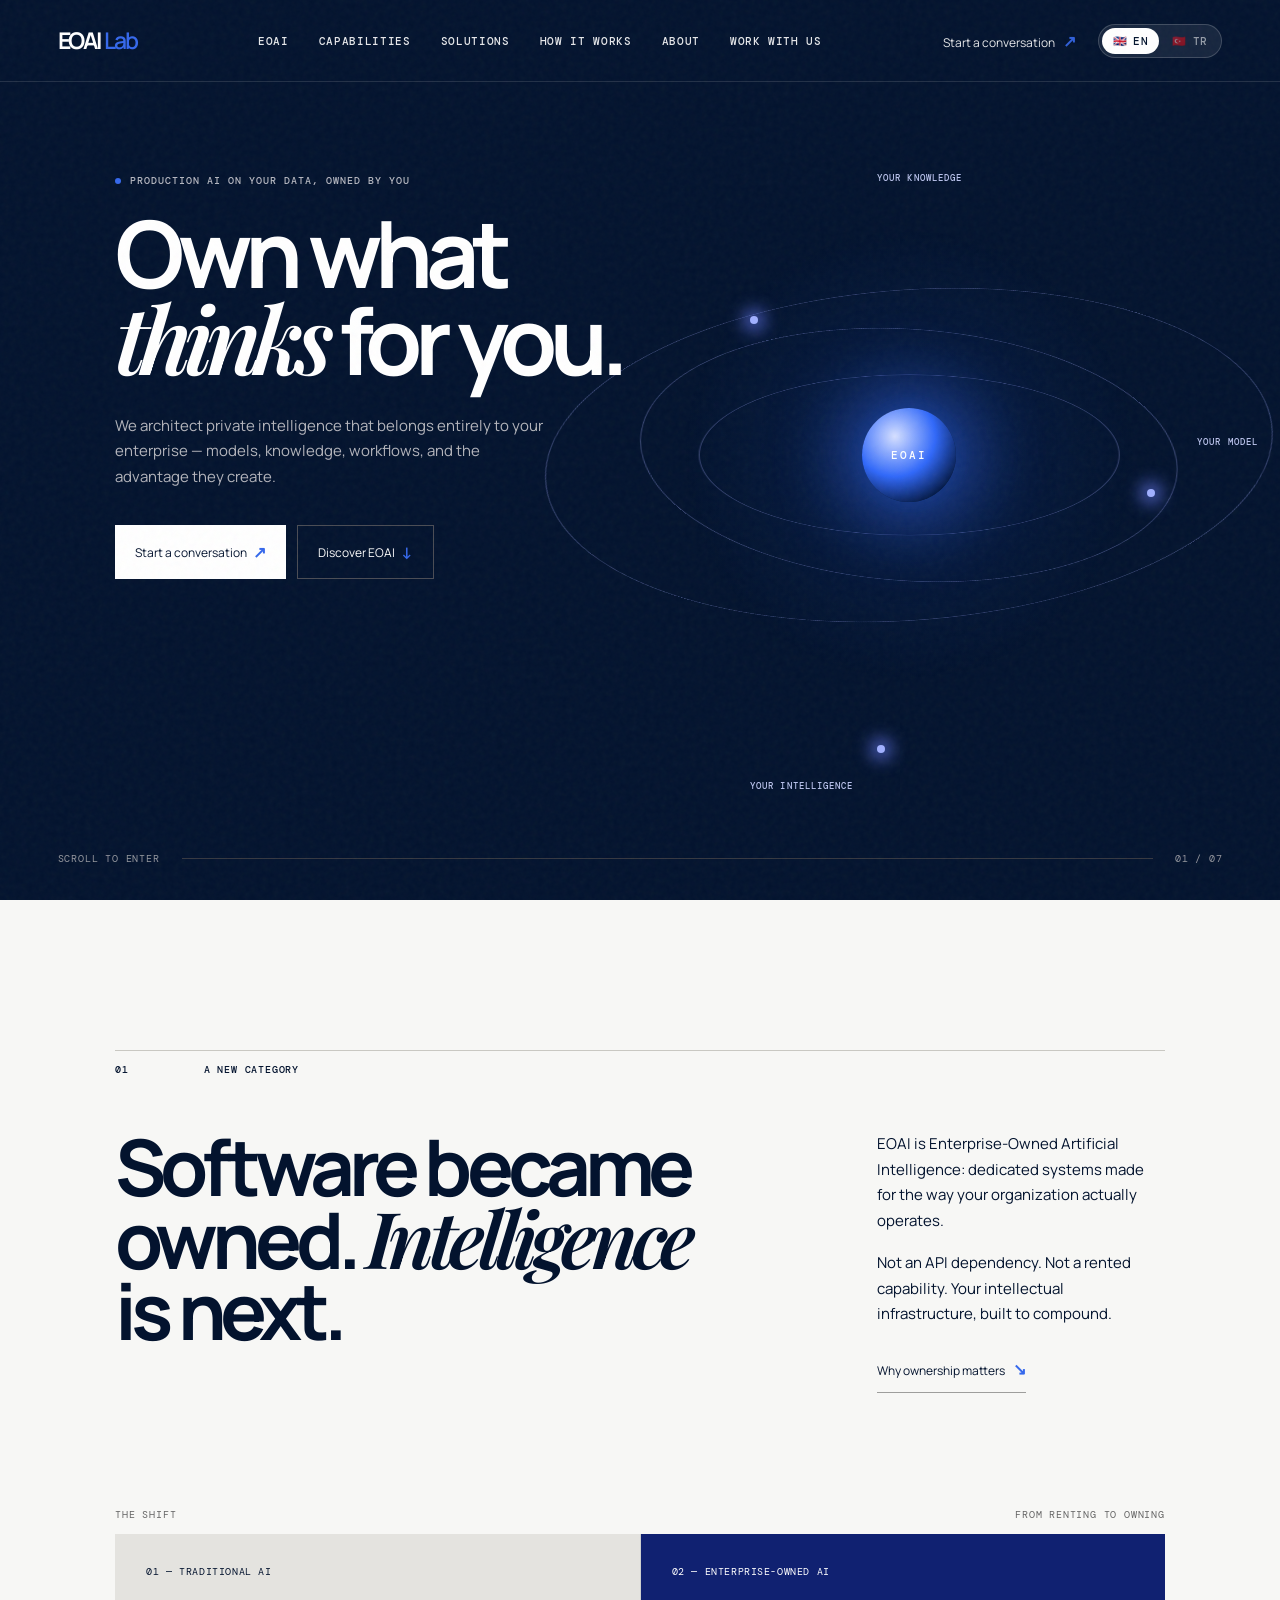
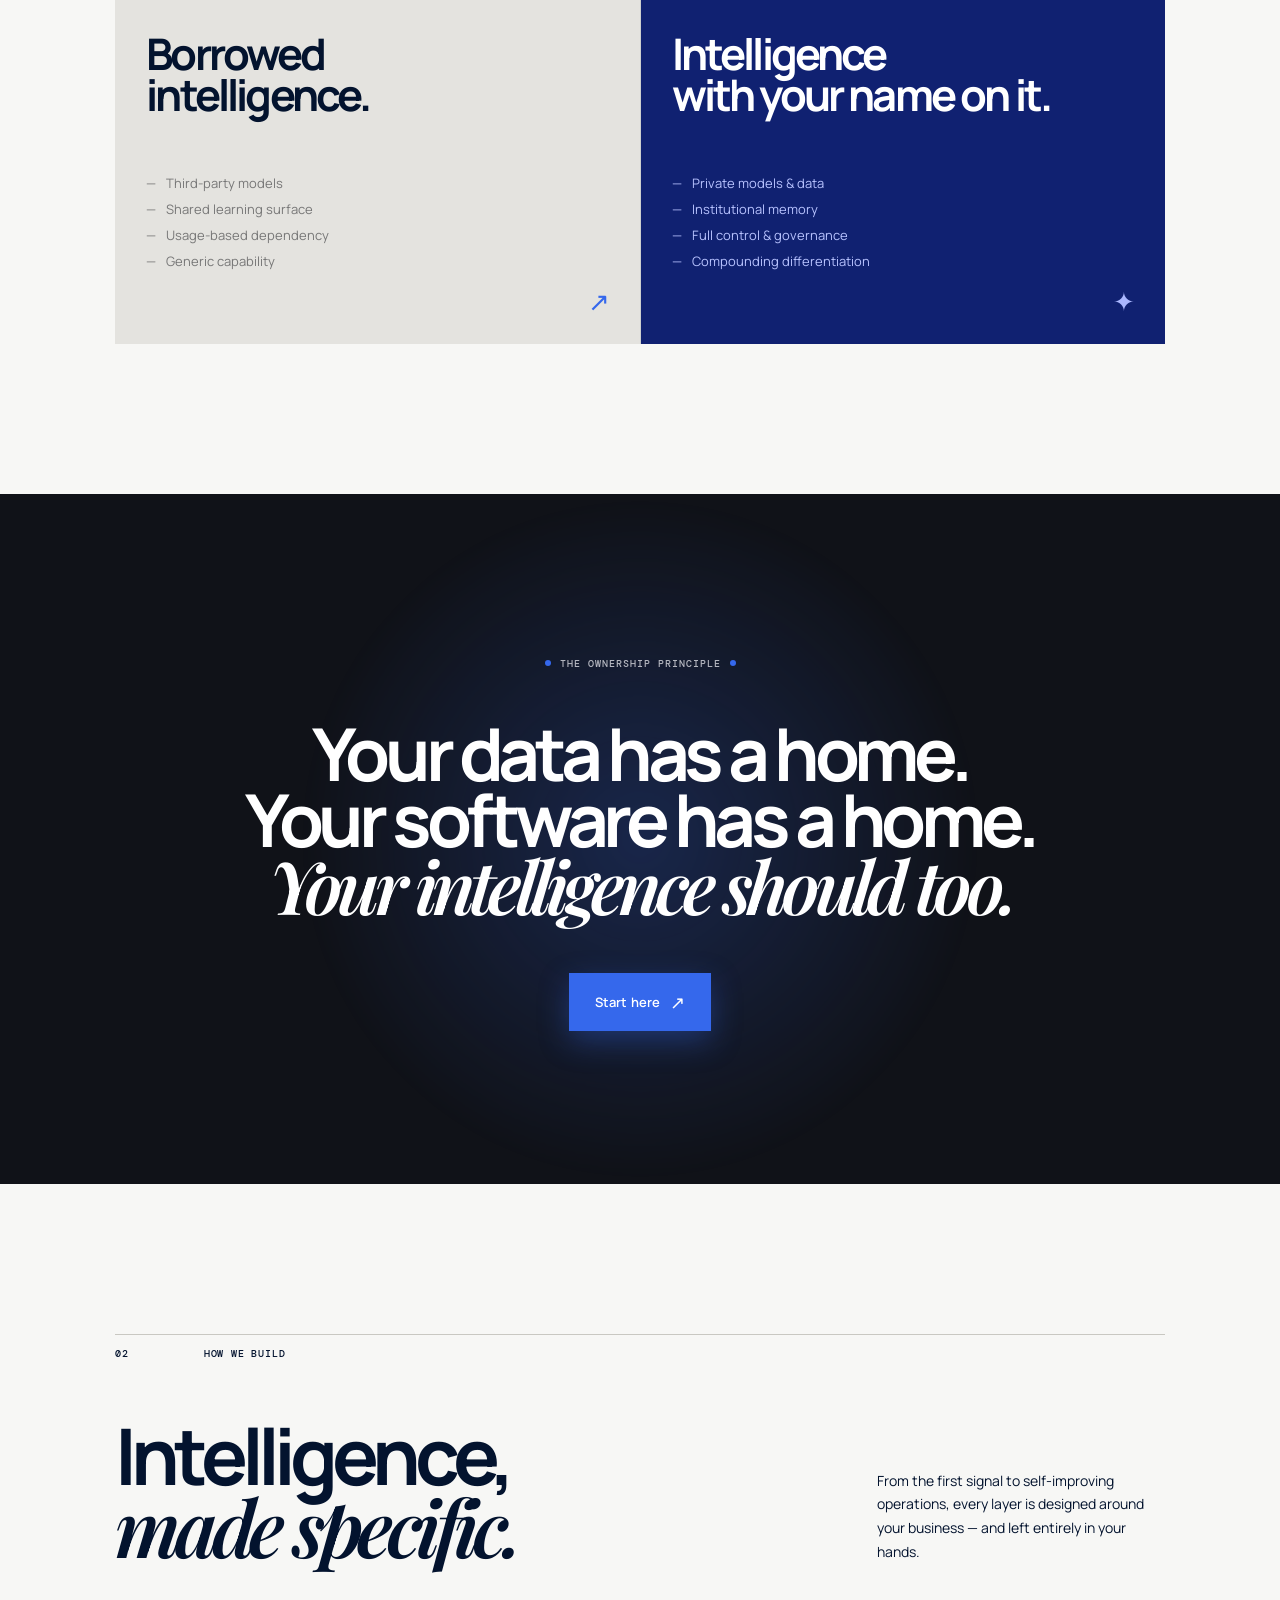
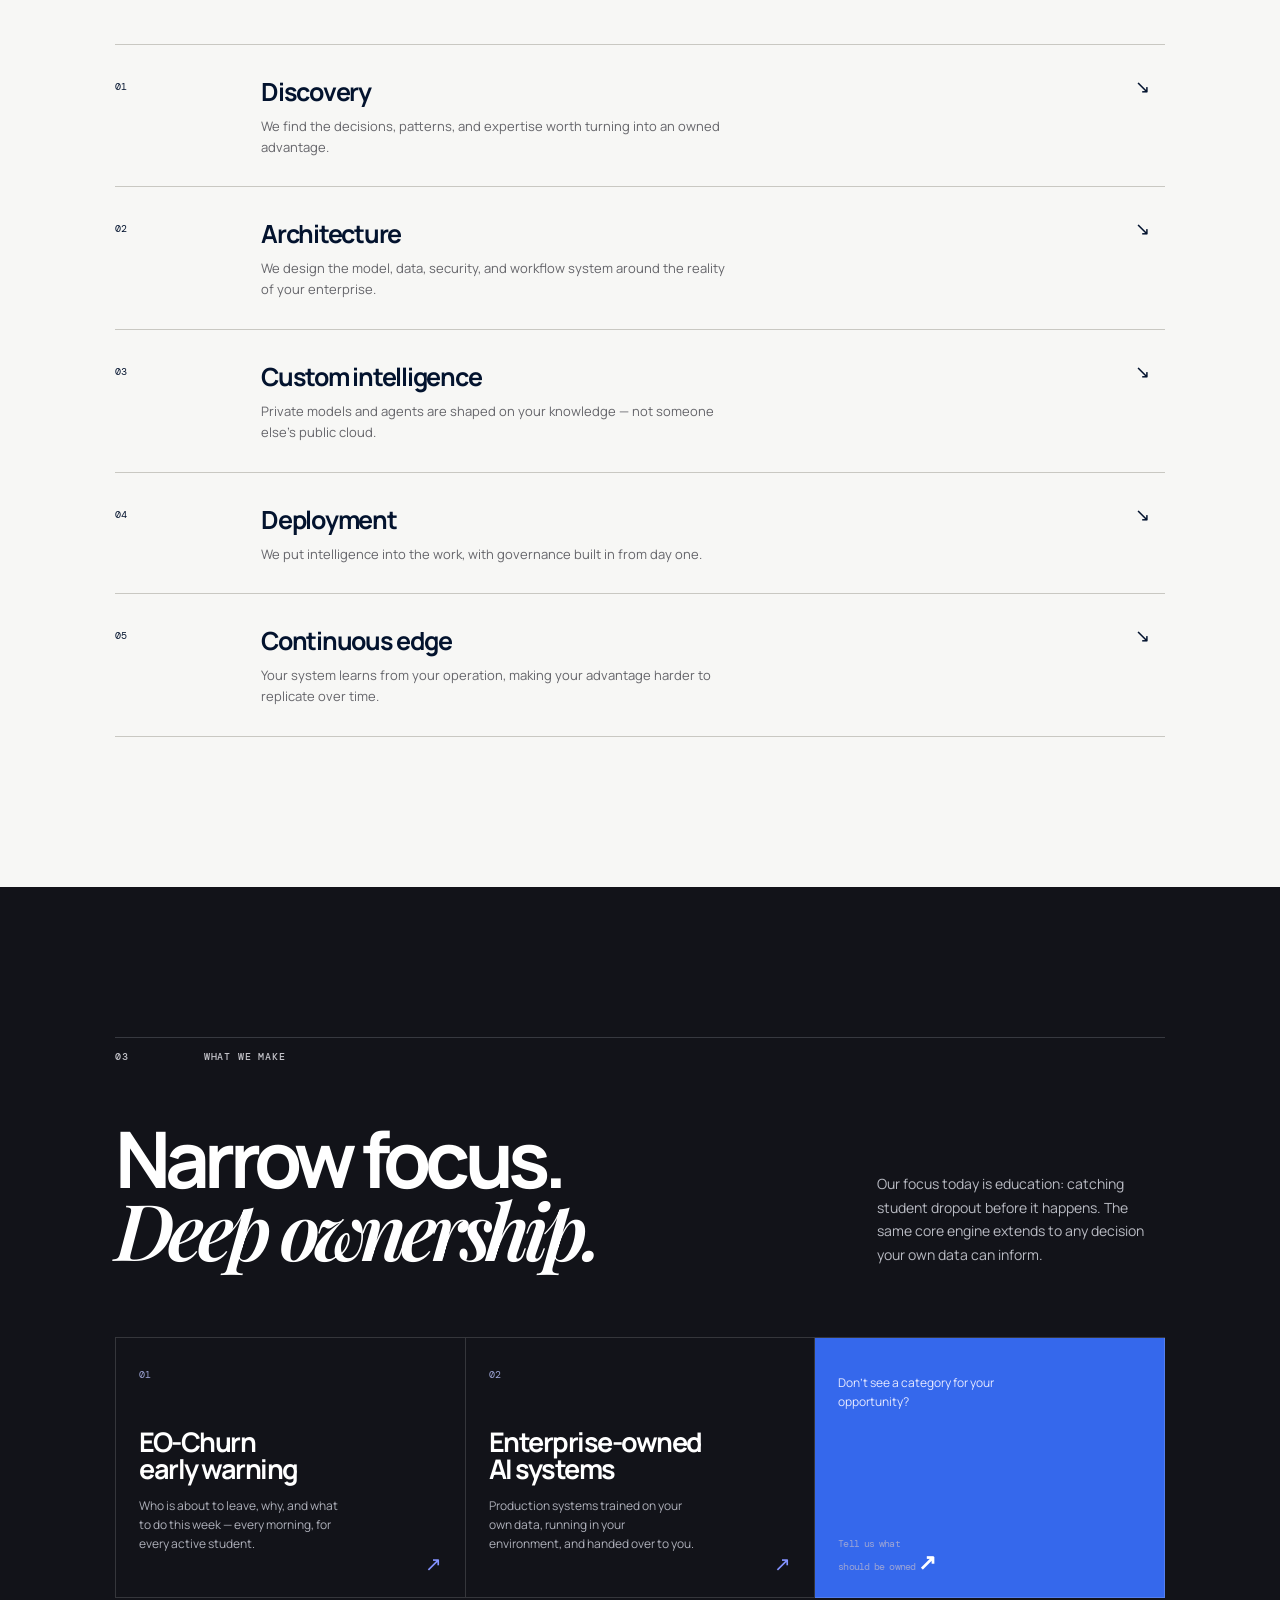
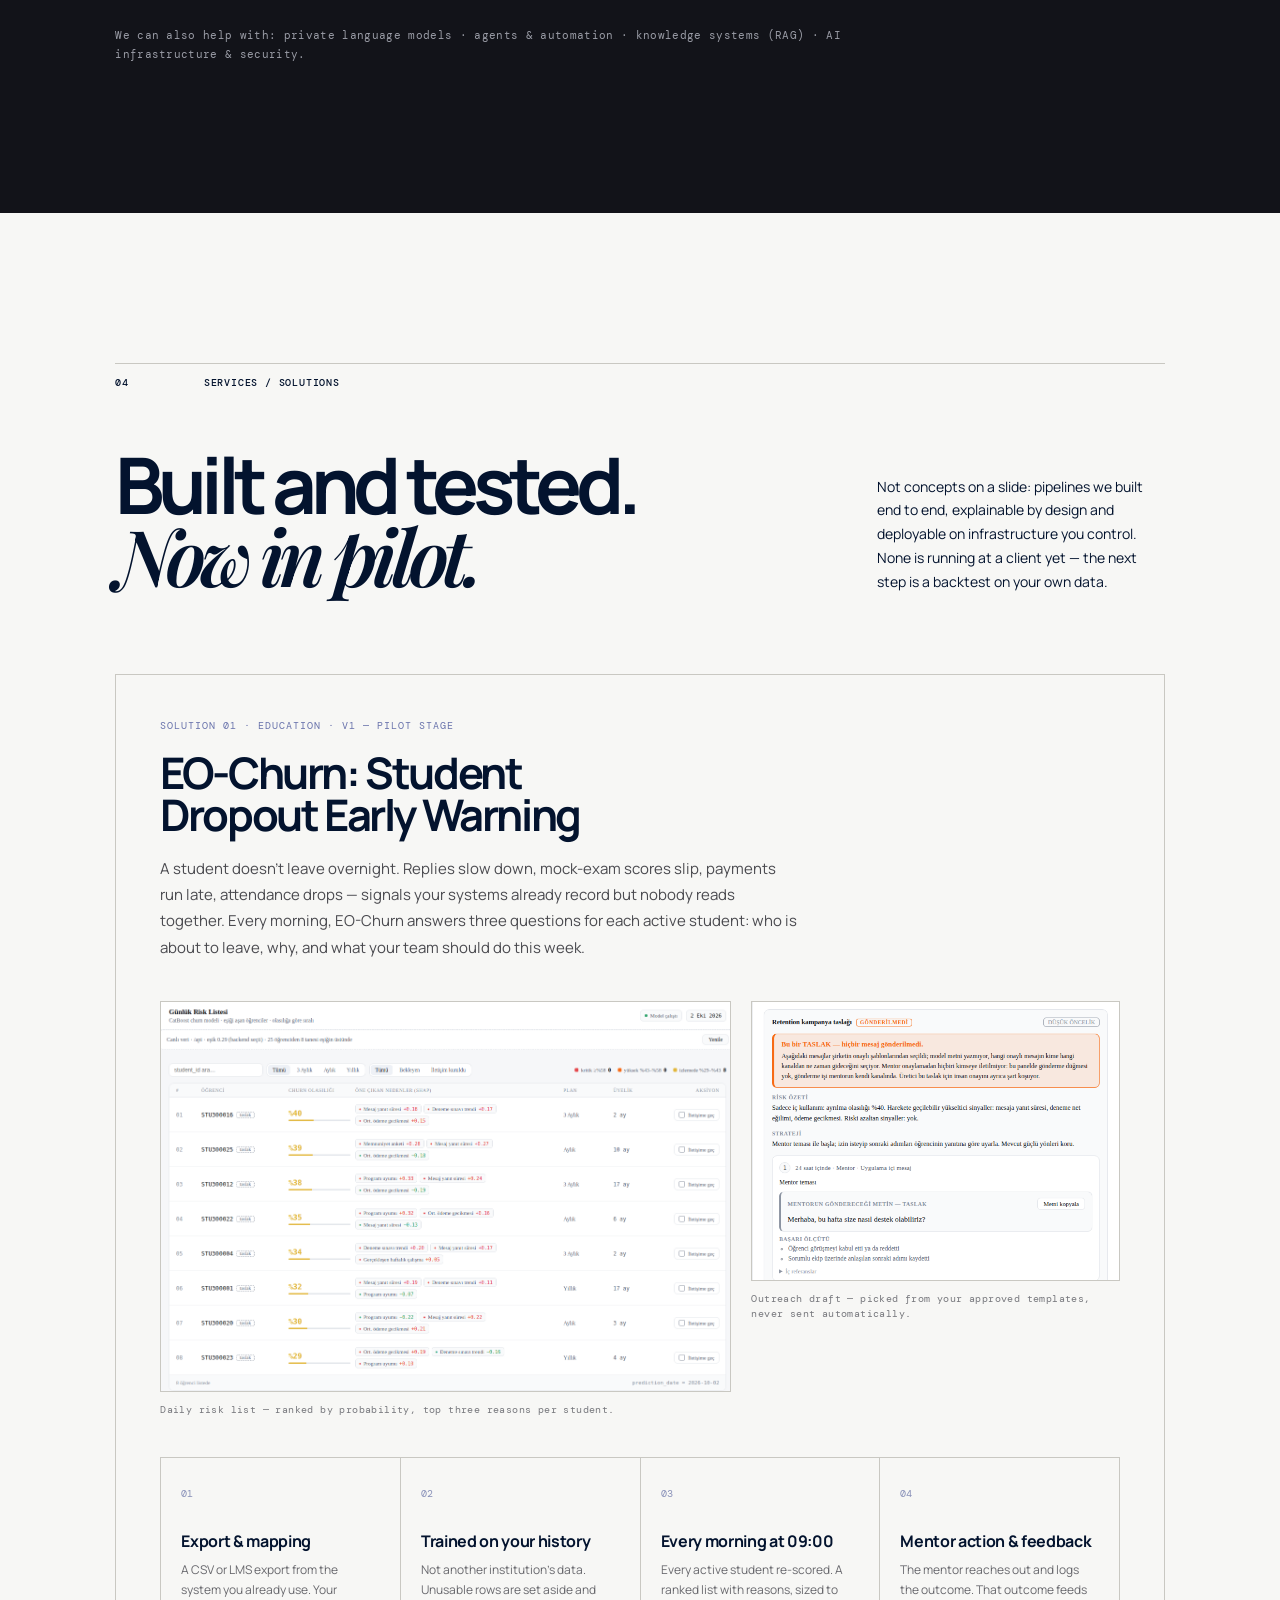
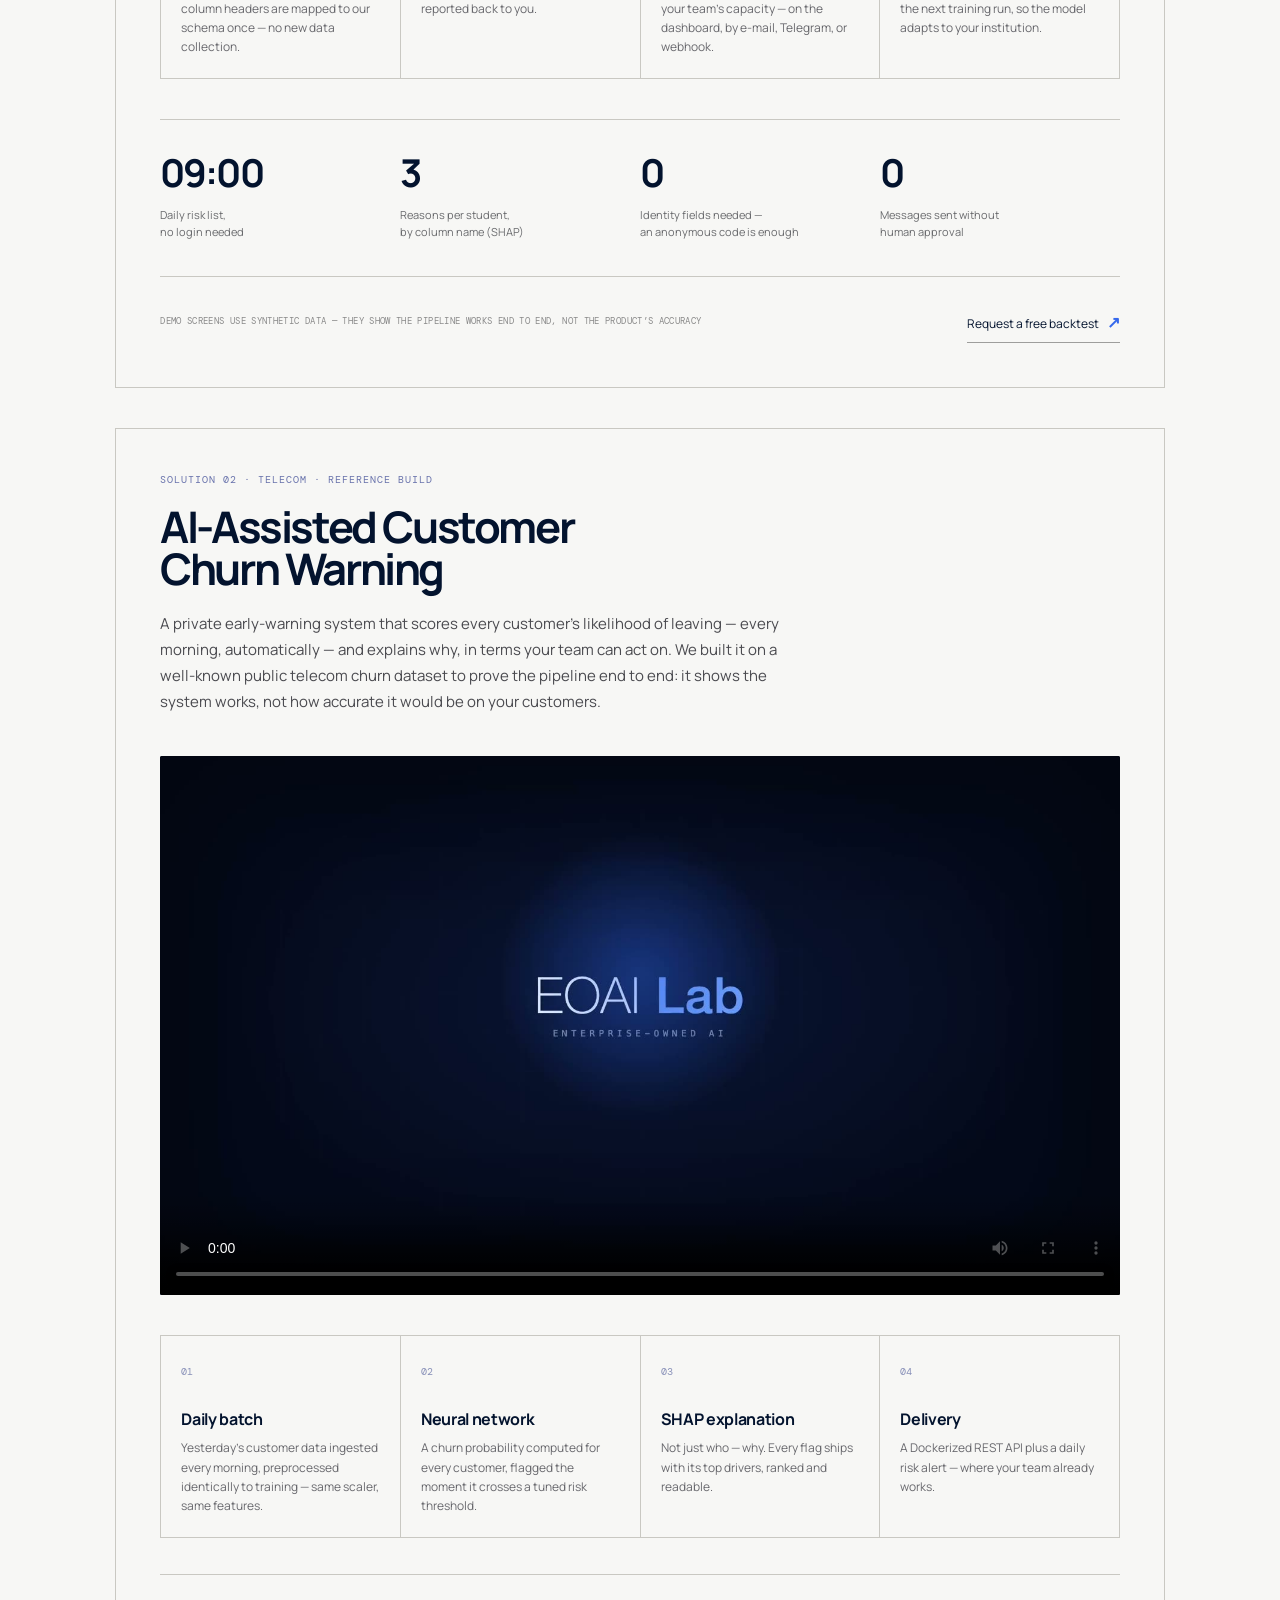
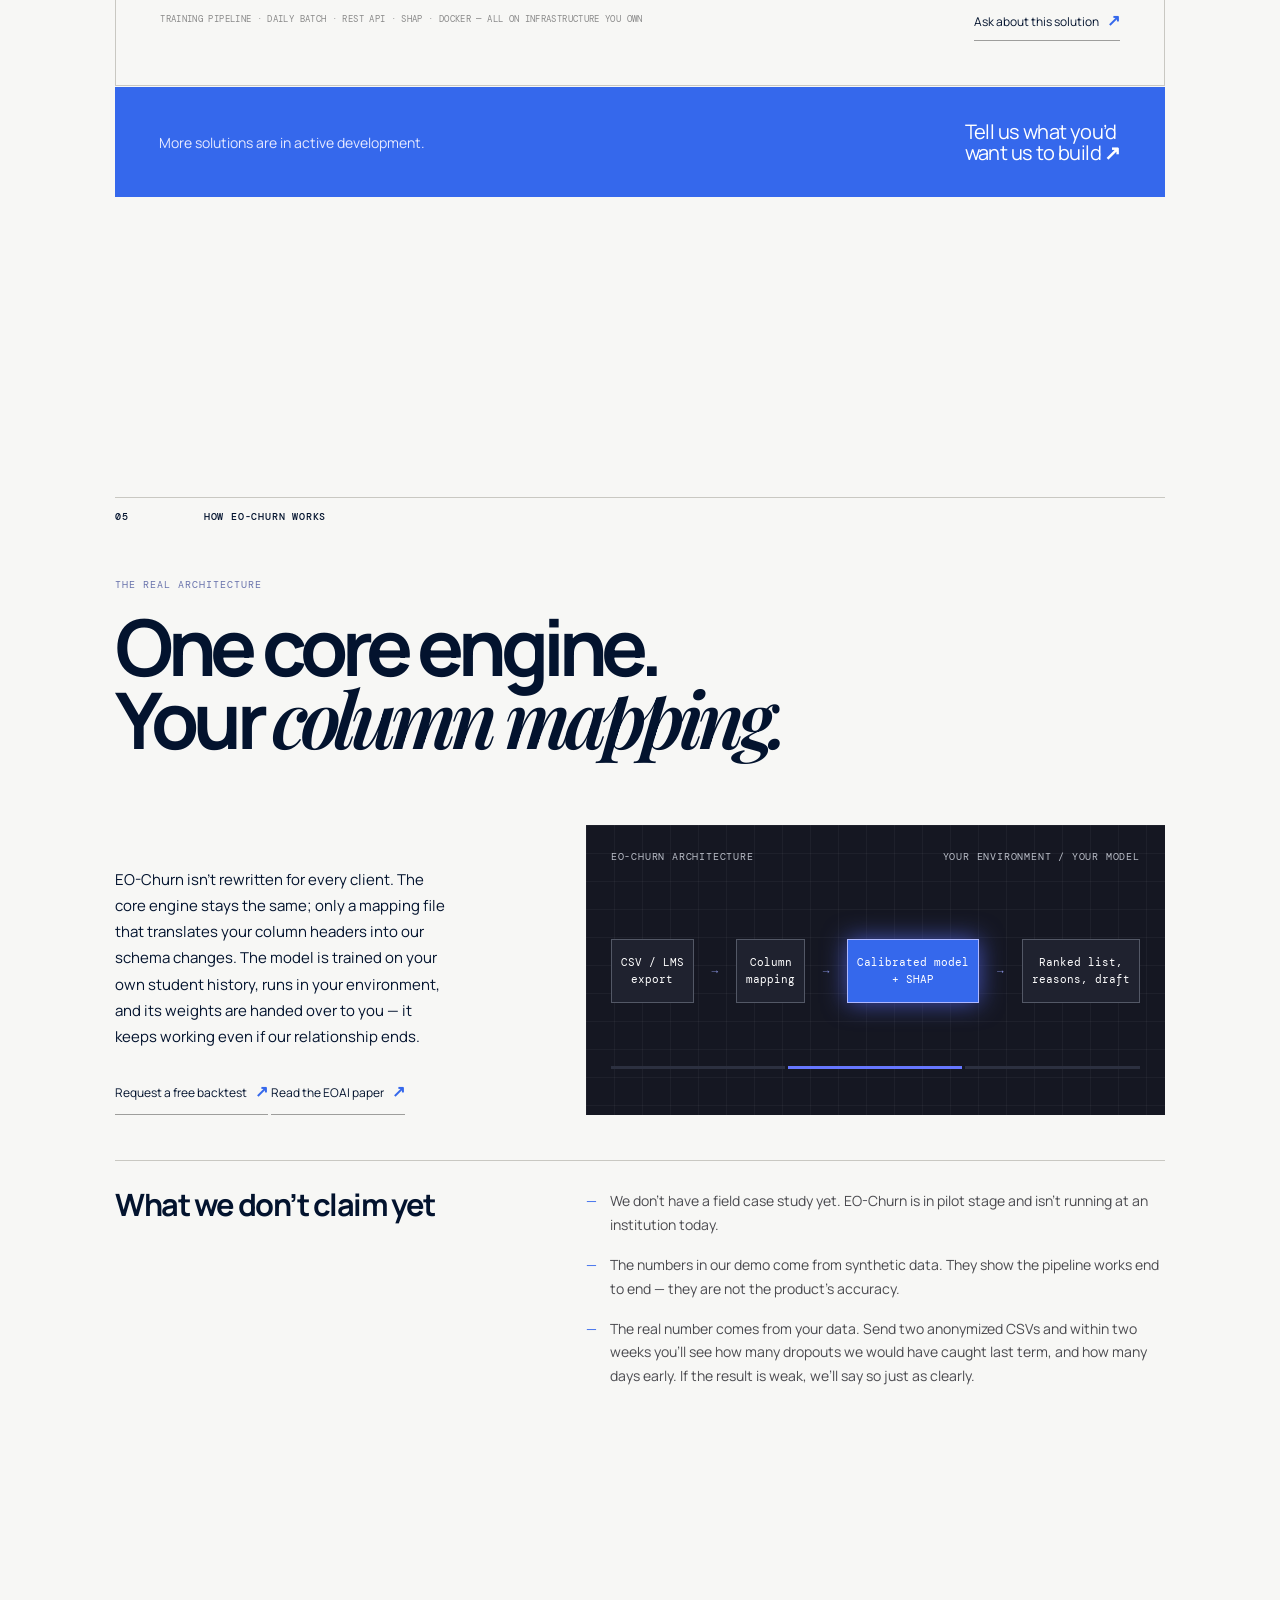
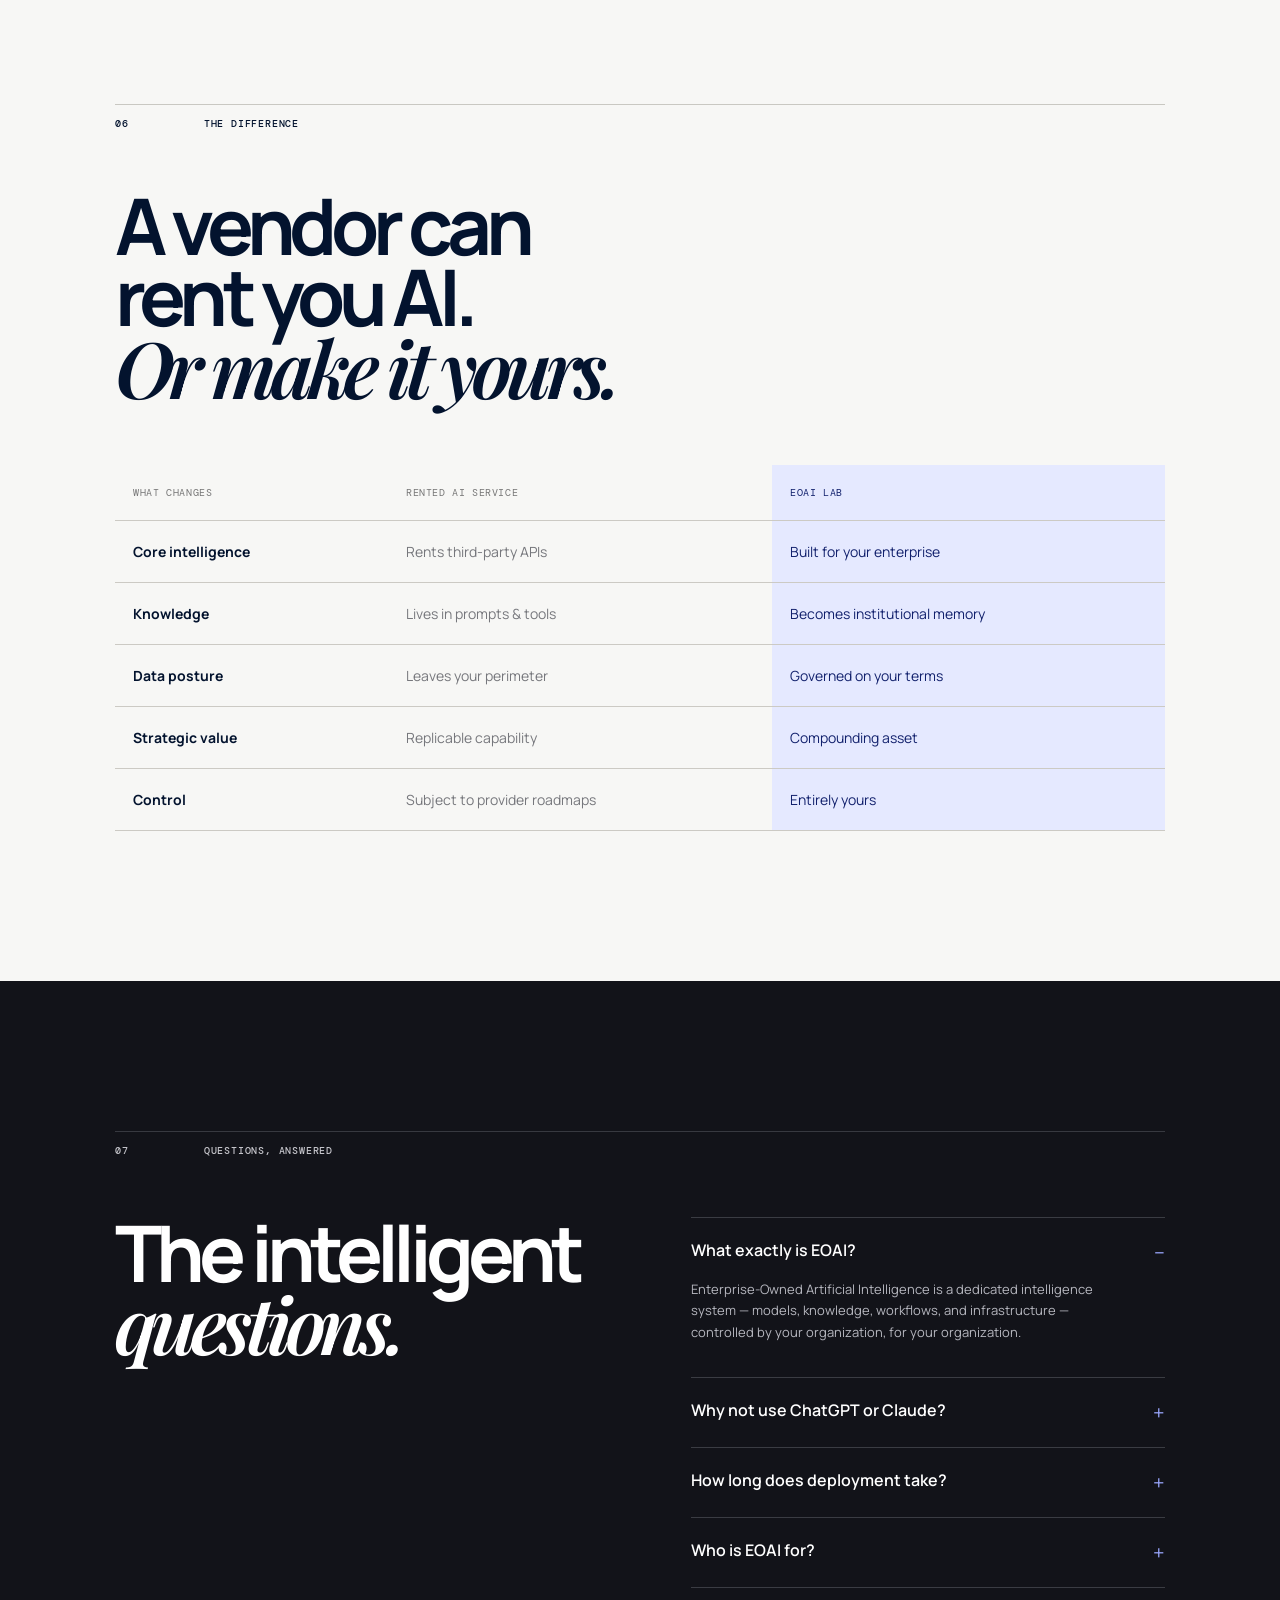
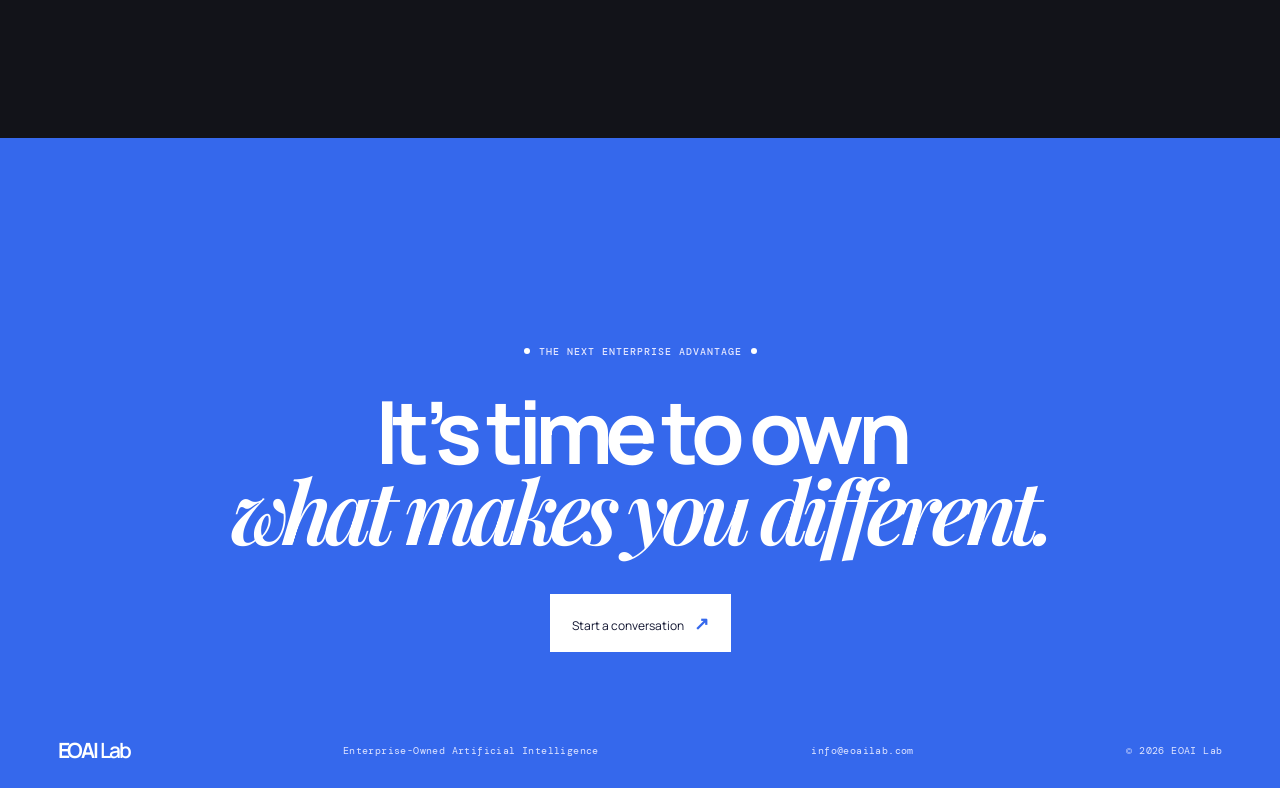
==== commit 44b0f3b6: "Merge pull request #2 from RezaOfficial0/hot-fix/issue-P1 Hot fix/issue p1" ====
--- a/public/index.html
+++ b/public/index.html
@@ -44,7 +44,7 @@
     <main id="top">
       <section class="hero">
         <div class="hero-copy reveal">
-          <p class="eyebrow"><span></span> <span data-i18n="home.heroEyebrow">The Enterprise-Owned AI Agency</span></p>
+          <p class="eyebrow"><span></span> <span data-i18n="home.heroEyebrow">Production AI on your data, owned by you</span></p>
           <h1 data-i18n="home.heroH1">Own what<br /><em>thinks</em> for you.</h1>
           <p class="lede" data-i18n="home.heroLede">
             We architect private intelligence that belongs entirely to your
@@ -141,11 +141,8 @@
             >Your intelligence should too.</em
           >
         </h2>
-        <a
-          class="round-link"
-          href="become-a-client.html#apply"
-          aria-label="Start your EOAI journey"
-          ><span data-i18n="home.roundLink">Start<br />here</span> <b>↗</b></a
+        <a class="manifesto-cta" href="become-a-client.html#apply"
+          ><span data-i18n="home.roundLink">Start here</span> <b>↗</b></a
         >
       </section>
 
@@ -229,42 +226,25 @@
         </div>
         <div class="services-head">
           <h2 class="display reveal" data-i18n="home.servicesH2">
-            The full stack<br />of <em>ownership.</em>
+            Narrow focus.<br /><em>Deep ownership.</em>
           </h2>
           <p data-i18n="home.servicesP">
-            Strategy to sovereign infrastructure. We build the systems
-            underneath the promise.
+            Our focus today is education: catching student dropout before it
+            happens. The same core engine extends to any decision your own
+            data can inform.
           </p>
         </div>
         <div class="service-grid">
           <article>
             <span>01</span>
-            <h3 data-i18n="home.svc1Title">Enterprise<br />AI strategy</h3>
-            <p data-i18n="home.svc1Desc">Find the intelligent edge your business can truly own.</p>
-            <i>↗</i>
+            <h3 data-i18n="home.svc1Title">EO-Churn<br />early warning</h3>
+            <p data-i18n="home.svc1Desc">Who is about to leave, why, and what to do this week — every morning, for every active student.</p>
+            <a class="service-link" href="#eo-churn" data-i18n-aria-label="home.svc1Aria" aria-label="See EO-Churn">↗</a>
           </article>
           <article>
             <span>02</span>
-            <h3 data-i18n="home.svc2Title">Private<br />language models</h3>
-            <p data-i18n="home.svc2Desc">Models trained, tuned, and governed for your enterprise.</p>
-            <i>↗</i>
-          </article>
-          <article>
-            <span>03</span>
-            <h3 data-i18n="home.svc3Title">Agents &amp;<br />automation</h3>
-            <p data-i18n="home.svc3Desc">Autonomous systems that move work forward, safely.</p>
-            <i>↗</i>
-          </article>
-          <article>
-            <span>04</span>
-            <h3 data-i18n="home.svc4Title">Knowledge<br />systems</h3>
-            <p data-i18n="home.svc4Desc">RAG and retrieval architectures built around your truth.</p>
-            <i>↗</i>
-          </article>
-          <article>
-            <span>05</span>
-            <h3 data-i18n="home.svc5Title">AI infrastructure<br />&amp; security</h3>
-            <p data-i18n="home.svc5Desc">Private-by-design foundations that pass enterprise scrutiny.</p>
+            <h3 data-i18n="home.svc2Title">Enterprise-owned<br />AI systems</h3>
+            <p data-i18n="home.svc2Desc">Production systems trained on your own data, running in your environment, and handed over to you.</p>
             <i>↗</i>
           </article>
           <article class="service-cta">
@@ -272,6 +252,11 @@
             <a href="#contact"><span data-i18n="home.svcCtaLink">Tell us what<br />should be owned</span> <b>↗</b></a>
           </article>
         </div>
+        <p class="service-also" data-i18n="home.svcAlso">
+          We can also help with: private language models · agents &amp;
+          automation · knowledge systems (RAG) · AI infrastructure &amp;
+          security.
+        </p>
       </section>
 
       <section class="solutions section-pad" id="solutions">
@@ -281,12 +266,13 @@
         </div>
         <div class="solutions-head">
           <h2 class="display reveal" data-i18n="home.solutionsH2">
-            Solutions,<br />already <em>working.</em>
+            Built and tested.<br /><em>Now in pilot.</em>
           </h2>
           <p data-i18n="home.solutionsP">
-            Not concepts on a slide. Systems we build end-to-end — trained on
-            real data, explainable by design, and deployed on infrastructure
-            you control.
+            Not concepts on a slide: pipelines we built end to end,
+            explainable by design and deployable on infrastructure you
+            control. None is running at a client yet — the next step is a
+            backtest on your own data.
           </p>
         </div>
 
@@ -387,15 +373,15 @@
 
         <article class="solution reveal">
           <div class="solution-top">
-            <p class="tag" data-i18n="home.solTag">SOLUTION 02 · TELECOM · V1 DEMO</p>
+            <p class="tag" data-i18n="home.solTag">SOLUTION 02 · TELECOM · REFERENCE BUILD</p>
             <h3 data-i18n="home.solH3">AI-Assisted Customer<br />Churn Warning</h3>
             <p class="solution-copy" data-i18n="home.solCopy">
               A private early-warning system that scores every customer’s
-              likelihood of leaving — every morning, automatically. Trained
-              on a real telecom dataset of 3,333 customers, it doesn’t just
-              flag who’s at risk: it explains why, in terms your team can
-              act on, and delivers the answer straight into the tools you
-              already use.
+              likelihood of leaving — every morning, automatically — and
+              explains why, in terms your team can act on. We built it on a
+              well-known public telecom churn dataset to prove the pipeline
+              end to end: it shows the system works, not how accurate it
+              would be on your customers.
             </p>
           </div>
 
@@ -440,25 +426,6 @@
                 A Dockerized REST API plus a daily risk alert — where your
                 team already works.
               </p>
-            </div>
-          </div>
-
-          <div class="solution-metrics">
-            <div>
-              <strong>0.885</strong>
-              <p data-i18n="home.metric1Label">ROC-AUC<br />ranking quality</p>
-            </div>
-            <div>
-              <strong>86.9<span>%</span></strong>
-              <p data-i18n="home.metric2Label">Recall<br />126 of 145 churners caught</p>
-            </div>
-            <div>
-              <strong>0.689</strong>
-              <p data-i18n="home.metric3Label">F1 @ 0.73<br />tuned threshold</p>
-            </div>
-            <div>
-              <strong>14.49<span>%</span></strong>
-              <p data-i18n="home.metric4Label">Baseline churn<br />caught before it happens</p>
             </div>
           </div>
 
@@ -554,7 +521,7 @@
         </div>
         <div class="comparison-head">
           <h2 class="display reveal" data-i18n="home.comparisonH2">
-            An agency can<br />integrate AI.<br /><em>Or make it yours.</em>
+            A vendor can<br />rent you AI.<br /><em>Or make it yours.</em>
           </h2>
         </div>
         <div class="table-wrap">
@@ -562,7 +529,7 @@
             <thead>
               <tr>
                 <th data-i18n="home.thWhat">What changes</th>
-                <th data-i18n="home.thTraditional">Traditional AI agency</th>
+                <th data-i18n="home.thTraditional">Rented AI service</th>
                 <th>EOAI Lab</th>
               </tr>
             </thead>
--- a/public/styles.css
+++ b/public/styles.css
@@ -1,4 +1,4 @@
-:root{--ink:#03132e;--paper:#f7f7f5;--blue:#3568ec;--muted:#a2a4ad;--line:rgba(255,255,255,.15)}*{box-sizing:border-box}html{scroll-behavior:smooth}body{margin:0;background:var(--paper);color:var(--ink);font-family:Manrope,Arial,sans-serif}.noise{position:fixed;inset:0;z-index:20;pointer-events:none;opacity:.05;background-image:url("data:image/svg+xml,%3Csvg viewBox='0 0 180 180' xmlns='http://www.w3.org/2000/svg'%3E%3Cfilter id='n'%3E%3CfeTurbulence type='fractalNoise' baseFrequency='.85' numOctaves='4' stitchTiles='stitch'/%3E%3C/filter%3E%3Crect width='100%25' height='100%25' filter='url(%23n)' opacity='.8'/%3E%3C/svg%3E")}.nav{height:82px;position:absolute;z-index:10;top:0;width:100%;display:flex;align-items:center;padding:0 4.5vw;color:#fff;border-bottom:1px solid rgba(255,255,255,.12)}.brand{font:700 23px/1 Manrope;text-decoration:none;color:inherit;letter-spacing:-1.8px;white-space:nowrap}.brand span{color:var(--blue);font-weight:600}nav{display:flex;gap:30px;margin:auto;font:500 11px 'DM Mono';letter-spacing:.06em;text-transform:uppercase}nav a,.nav-cta{color:inherit;text-decoration:none;opacity:.9}.nav-cta{font-size:12px}.nav-cta b,.button b,.text-link b{font-size:16px;margin-left:6px;color:var(--blue)}.menu{display:none}.hero{min-height:100svh;background:var(--ink);color:#fff;position:relative;overflow:hidden;padding:164px 9vw 44px}.hero-copy{position:relative;z-index:2;width:min(620px,55%)}.eyebrow{font:500 10px 'DM Mono';letter-spacing:.1em;text-transform:uppercase;display:flex;align-items:center;gap:9px;color:#b5b7c0}.eyebrow span{width:6px;height:6px;background:var(--blue);border-radius:50%;display:inline-block}.hero h1,.display,.manifesto h2,.contact h2{font-size:clamp(50px,7.25vw,116px);letter-spacing:-.075em;line-height:.91;margin:24px 0 30px;font-weight:700}.hero em,.display em,.manifesto em,.contact em{font-family:'Playfair Display',serif;font-weight:600;letter-spacing:-.08em}.lede{max-width:440px;color:#b4b5bc;line-height:1.7;font-size:15px}.actions{display:flex;gap:11px;margin-top:36px}.button{font-size:12px;text-decoration:none;padding:15px 20px;display:inline-flex;align-items:center}.primary{background:#fff;color:var(--ink)}.ghost{border:1px solid #4a4c54;color:#fff}.hero-art{position:absolute;right:-2vw;top:12%;height:77vh;width:62vw;border-radius:50%;background:radial-gradient(circle,rgba(53,104,236,.25) 0 2%,rgba(53,104,236,.09) 12%,transparent 43%);filter:saturate(1.1)}.orbit{position:absolute;left:50%;top:50%;border:1px solid rgba(166,177,255,.34);border-radius:50%;transform:translate(-50%,-50%) rotateX(64deg)}.orbit-a{width:53%;height:53%;animation:spin 18s linear infinite}.orbit-b{width:75%;height:75%;transform:translate(-50%,-50%) rotateX(64deg) rotate(62deg);animation:spin 28s linear infinite reverse}.orbit-c{width:100%;height:100%;transform:translate(-50%,-50%) rotateX(64deg) rotate(125deg);animation:spin 35s linear infinite}.core{position:absolute;left:50%;top:50%;transform:translate(-50%,-50%);height:94px;width:94px;border-radius:50%;display:grid;place-items:center;background:radial-gradient(circle at 35% 30%,#d7e0ff,#3568ec 45%,#071b45 78%);box-shadow:0 0 70px 22px rgba(53,104,236,.5);font:500 11px 'DM Mono';letter-spacing:.16em}.signal{position:absolute;width:8px;height:8px;border-radius:50%;background:#a3b0ff;box-shadow:0 0 18px 5px #6f7fff}.s1{top:30%;left:30%}.s2{right:19%;top:55%}.s3{left:46%;bottom:7%}.art-label{position:absolute;font:500 9px 'DM Mono';letter-spacing:.12em;color:#bbc3e9}.art-label.top{top:8%;left:46%}.art-label.right{right:6%;top:46%}.art-label.bottom{bottom:0;left:30%}.hero-foot{position:absolute;bottom:35px;left:4.5vw;right:4.5vw;display:flex;justify-content:space-between;align-items:center;color:#94969e;font:10px 'DM Mono';letter-spacing:.08em;text-transform:uppercase}.hero-foot i{height:1px;background:#363840;flex:1;margin:0 22px}.section-pad{padding:150px 9vw}.section-kicker{border-top:1px solid #c9c8c2;padding-top:12px;display:flex;gap:75px;font:500 10px 'DM Mono';letter-spacing:.08em;text-transform:uppercase}.section-kicker p{margin:0}.intro-grid{display:grid;grid-template-columns:1.4fr .6fr;gap:7vw;margin-top:55px}.display{font-size:clamp(42px,6.1vw,92px);margin:0}.intro-side{align-self:end;font-size:15px;line-height:1.7}.intro-side p{margin:0 0 17px}.text-link{color:var(--ink);font-size:12px;text-decoration:none;border-bottom:1px solid #9e9e9c;padding-bottom:9px;display:inline-block;margin-top:12px}.ownership{margin-top:115px}.ownership-head,.arch-head{display:flex;justify-content:space-between;font:10px 'DM Mono';letter-spacing:.08em;color:#666;text-transform:uppercase;margin-bottom:13px}.compare-cards{display:grid;grid-template-columns:1fr 1fr;gap:1px;background:#cdcfcf}.compare-card{min-height:410px;padding:31px;position:relative}.compare-card h3{font-size:clamp(30px,3.4vw,55px);line-height:.95;letter-spacing:-.065em;margin:55px 0}.card-index{font:10px 'DM Mono';letter-spacing:.06em;text-transform:uppercase;margin:0}.compare-card ul{list-style:none;margin:0;padding:0;color:#777;font-size:13px;line-height:2}.compare-card li:before{content:'—';margin-right:10px}.muted{background:#e4e3df}.owned{background:#102171;color:#fff}.owned ul{color:#b8c3ff}.card-mark{position:absolute;right:30px;bottom:25px;font-size:26px;color:var(--blue)}.owned .card-mark{color:#aab7ff}.manifesto{background:#101218;color:#fff;min-height:690px;padding:145px 8vw;position:relative;text-align:center;overflow:hidden;display:grid;place-items:center}.manifesto-bg{position:absolute;width:800px;height:800px;border-radius:50%;background:radial-gradient(circle,rgba(53,104,236,.24),transparent 60%);filter:blur(5px)}.manifesto h2{font-size:clamp(40px,5.7vw,88px);position:relative}.centered{justify-content:center;position:relative}.round-link{position:absolute;right:14vw;bottom:90px;width:116px;height:116px;background:var(--blue);border-radius:50%;color:#fff;text-decoration:none;display:grid;place-content:center;text-align:left;font-size:12px;line-height:1.4;transition:transform .3s}.round-link:hover{transform:rotate(12deg) scale(1.07)}.round-link b{font-size:20px}.process-head,.services-head,.comparison-head,.solutions-head{display:grid;grid-template-columns:1.4fr .6fr;gap:7vw;margin:60px 0 80px}.process-head p,.services-head p,.solutions-head p{align-self:end;font-size:14px;line-height:1.7;margin:0}.steps{list-style:none;margin:0;padding:0;border-top:1px solid #c9c8c2}.steps li{display:grid;grid-template-columns:12% 1fr 30px;gap:20px;padding:29px 0;border-bottom:1px solid #c9c8c2;align-items:start;transition:padding .3s}.steps li:hover{padding-left:16px}.steps li>span{font:10px 'DM Mono';padding-top:6px}.steps h3{font-size:25px;letter-spacing:-.05em;margin:0 0 7px}.steps p{font-size:13px;line-height:1.6;margin:0;color:#65656a;max-width:470px}.steps b{font-size:18px;font-weight:400}.services{background:#121319;color:#fff}.light{border-color:#373940;color:#c4c4ca}.services-head{margin-bottom:70px}.services-head p{color:#b9bbc3}.service-grid{display:grid;grid-template-columns:repeat(3,1fr);border-top:1px solid var(--line);border-left:1px solid var(--line)}.service-grid article{min-height:260px;border-right:1px solid var(--line);border-bottom:1px solid var(--line);padding:23px;position:relative;transition:background .35s}.service-grid article:not(.service-cta):hover{background:#1b1d28}.service-grid span{font:10px 'DM Mono';color:#9ca4d5}.service-grid h3{font-size:27px;line-height:1;letter-spacing:-.055em;margin:45px 0 14px}.service-grid p{font-size:12px;color:#aeb0ba;line-height:1.6;max-width:210px}.service-grid i{position:absolute;right:23px;bottom:20px;font-style:normal;font-size:20px;color:#8493ff}.service-cta{background:var(--blue);display:flex;flex-direction:column;justify-content:space-between}.service-cta p{color:#e6e9ff}.service-cta a{font-size:22px;line-height:1.05;color:#fff;text-decoration:none;letter-spacing:-.04em}.solution{border:1px solid #c9c8c2;padding:44px}.solution-top{max-width:640px}.solution h3{font-size:clamp(30px,3.4vw,50px);letter-spacing:-.055em;line-height:.97;margin:0 0 20px}.solution-copy{font-size:15px;line-height:1.75;color:#4a4a4f;max-width:640px;margin:0}.solution-video{margin:40px 0;border-radius:2px;overflow:hidden;background:#0b0d14}.solution-video video{width:100%;display:block;max-height:640px;background:#0b0d14}.solution-flow{display:grid;grid-template-columns:repeat(4,1fr);border-top:1px solid #c9c8c2;border-left:1px solid #c9c8c2}.solution-flow div{border-right:1px solid #c9c8c2;border-bottom:1px solid #c9c8c2;padding:22px 20px;min-height:150px}.solution-flow span{font:10px 'DM Mono';color:#8890b8}.solution-flow h4{font-size:16px;letter-spacing:-.02em;margin:28px 0 8px}.solution-flow p{font-size:12px;line-height:1.6;color:#68686d;margin:0}.solution-metrics{display:grid;grid-template-columns:repeat(4,1fr);margin-top:40px;border-top:1px solid #c9c8c2;padding-top:26px}.solution-metrics strong{font-size:clamp(26px,3vw,44px);letter-spacing:-.05em;display:block}.solution-metrics strong span{font-size:.55em;color:#3568ec}.solution-metrics p{font-size:11px;line-height:1.5;color:#696a6d;margin:8px 0 0}.solution-foot{display:flex;justify-content:space-between;align-items:center;gap:20px;margin-top:36px;padding-top:22px;border-top:1px solid #c9c8c2;flex-wrap:wrap}.solution-foot p{font:9px 'DM Mono';color:#8a8a8a;margin:0;letter-spacing:.04em}.solution-more{margin-top:1px;background:var(--blue);color:#fff;padding:34px 44px;display:flex;justify-content:space-between;align-items:center;flex-wrap:wrap;gap:16px}.solution-more p{margin:0;color:#e6e9ff;font-size:14px}.solution-more a{color:#fff;text-decoration:none;font-size:20px;line-height:1.05;letter-spacing:-.03em}.case-title{margin:55px 0 70px}.tag{font:10px 'DM Mono';letter-spacing:.1em;margin:0 0 20px;color:#6973ac}.case-layout{display:grid;grid-template-columns:.42fr .58fr;gap:4vw;align-items:end}.case-copy{font-size:15px;line-height:1.75;max-width:330px}.architecture{background:#151722;color:#fff;padding:25px;min-height:290px;background-image:linear-gradient(rgba(255,255,255,.04) 1px,transparent 1px),linear-gradient(90deg,rgba(255,255,255,.04) 1px,transparent 1px);background-size:28px 28px}.arch-head{color:#b9bdc7}.arch-flow{height:190px;display:flex;align-items:center;justify-content:space-between;gap:12px;font:11px 'DM Mono';text-align:center}.arch-flow div{padding:14px 9px;border:1px solid #535866;background:#1f222f;line-height:1.55}.arch-flow .arch-core{background:#3568ec;border-color:#aeb8ff;box-shadow:0 0 24px #4351b6}.arch-flow i{color:#8e98e7;font-style:normal}.arch-lines{display:flex;gap:3px}.arch-lines span{height:3px;flex:1;background:#2c3040}.arch-lines span:nth-child(2){background:#6677ff}.metrics{margin-top:45px;border-top:1px solid #c9c8c2;display:grid;grid-template-columns:repeat(3,1fr);position:relative;padding-bottom:38px}.metrics>div{padding:25px 10px 0 0}.metrics strong{font-size:clamp(40px,5vw,70px);letter-spacing:-.08em}.metrics strong span{font-size:.5em;color:#3568ec}.metrics p{font-size:11px;line-height:1.5;color:#696a6d}.metrics-note{position:absolute;bottom:0;right:0;font:9px 'DM Mono'!important;color:#888!important}.comparison-head{margin-bottom:60px}.table-wrap{overflow-x:auto}table{width:100%;border-collapse:collapse;font-size:14px;min-width:670px}th,td{text-align:left;padding:21px 18px;border-bottom:1px solid #cccac4}th{font:10px 'DM Mono';letter-spacing:.06em;text-transform:uppercase;color:#777}th:nth-child(3),td:nth-child(3){background:#e5e9ff;color:#12216d}td:first-child{font-weight:700;width:26%}td:nth-child(2){color:#76777c}.faq{background:#121319;color:#fff}.faq-grid{display:grid;grid-template-columns:1fr 1fr;gap:8vw;margin-top:60px}.accordion{border-top:1px solid #3a3c43}.accordion details{border-bottom:1px solid #3a3c43;padding:21px 0}.accordion summary{list-style:none;cursor:pointer;font-size:16px;font-weight:600;display:flex;justify-content:space-between}.accordion summary::-webkit-details-marker{display:none}.accordion summary b{font-size:20px;font-weight:400;color:#9ba8ff}.accordion p{color:#b6b7bf;font-size:13px;line-height:1.65;max-width:500px;padding-right:30px}.contact{background:var(--blue);color:#fff;min-height:650px;text-align:center;display:flex;flex-direction:column;align-items:center;justify-content:center;padding:90px 4.5vw 30px;position:relative}.contact .eyebrow{color:#e2e5ff}.contact .eyebrow span{background:#fff}.contact h2{font-size:clamp(44px,6.8vw,104px);margin:23px 0 43px}.contact-button{background:#fff;color:#111530;text-decoration:none;padding:17px 22px;font-size:12px}.contact-button b{color:#3568ec;font-size:18px;margin-left:8px}.contact-foot{width:91%;position:absolute;bottom:27px;display:flex;justify-content:space-between;align-items:center;font:10px 'DM Mono';letter-spacing:.04em;color:#dfe4ff}.contact-foot a{color:inherit;text-decoration:none}.contact-foot .brand{font-size:21px;color:#fff}.contact-foot .brand span{color:#fff}.reveal{opacity:0;transform:translateY(26px);transition:opacity .8s ease,transform .8s ease}.reveal.visible{opacity:1;transform:none}@keyframes spin{to{transform:translate(-50%,-50%) rotateX(64deg) rotate(360deg)}}.apply{background:var(--ink);color:#fff;min-height:100svh;padding:164px 9vw 90px;display:flex;flex-direction:column;justify-content:center}.apply-intro{max-width:780px;margin-bottom:64px}.apply-intro .eyebrow{color:#b5b7c0}.apply-intro h1{font-size:clamp(46px,6.2vw,90px);letter-spacing:-.075em;line-height:.94;margin:22px 0 26px;font-weight:700}.apply-intro h1 em{font-family:'Playfair Display',serif;font-weight:600;letter-spacing:-.08em}.apply-lede{color:#b4b5bc;line-height:1.75;font-size:15px;max-width:640px;margin:0}.apply-form{display:grid;grid-template-columns:1fr 1fr;gap:26px 30px;max-width:900px}.field{display:flex;flex-direction:column;gap:9px}.field.full{grid-column:1/-1}.field label{font:500 10px 'DM Mono';letter-spacing:.08em;text-transform:uppercase;color:#9ca4d5}.field input,.field select,.field textarea{background:transparent;border:1px solid #3a3c46;color:#fff;font:15px Manrope,Arial,sans-serif;padding:13px 14px;border-radius:2px;outline:none;transition:border-color .25s}.field input::placeholder,.field textarea::placeholder{color:#6c6e78}.field input:focus,.field select:focus,.field textarea:focus{border-color:var(--blue)}.field select{color-scheme:dark}.field select option{color:#111}.field textarea{resize:vertical;min-height:110px;font-family:Manrope,Arial,sans-serif}.field.hp{position:absolute;left:-9999px;width:1px;height:1px;overflow:hidden}.apply-submit{grid-column:1/-1;display:flex;align-items:center;gap:20px;margin-top:6px;flex-wrap:wrap}.apply-submit button{background:var(--blue);color:#fff;border:0;font:600 13px Manrope;padding:16px 26px;cursor:pointer;transition:opacity .2s,transform .2s;display:inline-flex;align-items:center;gap:8px}.apply-submit button:hover{transform:translateY(-1px)}.apply-submit button:disabled{opacity:.55;cursor:default;transform:none}.form-status{font-size:13px;color:#b4b5bc}.form-status.ok{color:#7dd9a6}.form-status.err{color:#ff8f8f}.work-foot{background:var(--ink);padding:0 9vw 44px;display:flex;justify-content:space-between;align-items:center;font:10px 'DM Mono';letter-spacing:.04em;color:#8a8b93;flex-wrap:wrap;gap:14px}.work-foot a{color:inherit;text-decoration:none}@media(max-width:750px){.apply{padding:130px 7vw 60px}.apply-intro{margin-bottom:44px}.apply-form{grid-template-columns:1fr}.field.full{grid-column:auto}.work-foot{padding:0 7vw 34px}}@media(max-width:750px){.nav{height:66px;padding:0 6vw}.nav nav,.nav-cta{display:none}.menu{display:grid;gap:5px;background:transparent;border:0;margin-left:auto}.menu i{height:1px;width:24px;background:#fff}.hero{padding:130px 7vw 35px;min-height:750px}.hero-copy{width:100%}.hero h1{font-size:60px}.hero-art{width:115vw;height:72vw;right:-20vw;top:51%}.art-label{display:none}.hero-foot{left:7vw;right:7vw}.section-pad{padding:90px 7vw}.section-kicker{gap:35px}.intro-grid,.process-head,.services-head,.solutions-head,.faq-grid,.case-layout{grid-template-columns:1fr;gap:30px;margin-top:38px}.solution{padding:26px}.solution-flow,.solution-metrics{grid-template-columns:1fr 1fr}.solution-video video{max-height:280px}.solution-foot{flex-direction:column;align-items:flex-start}.solution-more{padding:26px}.intro-side{max-width:450px}.ownership{margin-top:70px}.compare-cards,.service-grid{grid-template-columns:1fr}.compare-card{min-height:340px}.manifesto{min-height:570px;padding:90px 7vw}.round-link{position:relative;right:auto;bottom:auto;margin-top:20px}.process-head,.services-head{margin-bottom:50px}.steps li{grid-template-columns:45px 1fr 20px}.case-title{margin:38px 0}.arch-head{flex-direction:column;gap:6px;align-items:flex-start}.arch-flow{flex-direction:column;height:auto;padding:18px 0;gap:14px}.arch-flow div{width:100%}.arch-flow i{transform:rotate(90deg)}.metrics{grid-template-columns:repeat(3,1fr)}.metrics strong{font-size:35px}.comparison-head{margin-bottom:38px}.contact{min-height:570px}.contact-foot{width:86%;display:grid;grid-template-columns:1fr 1fr;gap:15px;text-align:left}.contact-foot span:nth-of-type(1){display:none}}
+:root{--ink:#03132e;--paper:#f7f7f5;--blue:#3568ec;--muted:#a2a4ad;--line:rgba(255,255,255,.15)}*{box-sizing:border-box}html{scroll-behavior:smooth}body{margin:0;background:var(--paper);color:var(--ink);font-family:Manrope,Arial,sans-serif}.noise{position:fixed;inset:0;z-index:20;pointer-events:none;opacity:.05;background-image:url("data:image/svg+xml,%3Csvg viewBox='0 0 180 180' xmlns='http://www.w3.org/2000/svg'%3E%3Cfilter id='n'%3E%3CfeTurbulence type='fractalNoise' baseFrequency='.85' numOctaves='4' stitchTiles='stitch'/%3E%3C/filter%3E%3Crect width='100%25' height='100%25' filter='url(%23n)' opacity='.8'/%3E%3C/svg%3E")}.nav{height:82px;position:absolute;z-index:10;top:0;width:100%;display:flex;align-items:center;padding:0 4.5vw;color:#fff;border-bottom:1px solid rgba(255,255,255,.12)}.brand{font:700 23px/1 Manrope;text-decoration:none;color:inherit;letter-spacing:-1.8px;white-space:nowrap}.brand span{color:var(--blue);font-weight:600}nav{display:flex;gap:30px;margin:auto;font:500 11px 'DM Mono';letter-spacing:.06em;text-transform:uppercase}nav a,.nav-cta{color:inherit;text-decoration:none;opacity:.9}.nav-cta{font-size:12px}.nav-cta b,.button b,.text-link b{font-size:16px;margin-left:6px;color:var(--blue)}.menu{display:none}.hero{min-height:100svh;background:var(--ink);color:#fff;position:relative;overflow:hidden;padding:164px 9vw 44px}.hero-copy{position:relative;z-index:2;width:min(620px,55%)}.eyebrow{font:500 10px 'DM Mono';letter-spacing:.1em;text-transform:uppercase;display:flex;align-items:center;gap:9px;color:#b5b7c0}.eyebrow span{width:6px;height:6px;background:var(--blue);border-radius:50%;display:inline-block}.hero h1,.display,.manifesto h2,.contact h2{font-size:clamp(50px,7.25vw,116px);letter-spacing:-.075em;line-height:.91;margin:24px 0 30px;font-weight:700}.hero em,.display em,.manifesto em,.contact em{font-family:'Playfair Display',serif;font-weight:600;letter-spacing:-.08em}.lede{max-width:440px;color:#b4b5bc;line-height:1.7;font-size:15px}.actions{display:flex;gap:11px;margin-top:36px}.button{font-size:12px;text-decoration:none;padding:15px 20px;display:inline-flex;align-items:center}.primary{background:#fff;color:var(--ink)}.ghost{border:1px solid #4a4c54;color:#fff}.hero-art{position:absolute;right:-2vw;top:12%;height:77vh;width:62vw;border-radius:50%;background:radial-gradient(circle,rgba(53,104,236,.25) 0 2%,rgba(53,104,236,.09) 12%,transparent 43%);filter:saturate(1.1)}.orbit{position:absolute;left:50%;top:50%;border:1px solid rgba(166,177,255,.34);border-radius:50%;transform:translate(-50%,-50%) rotateX(64deg)}.orbit-a{width:53%;height:53%;animation:spin 18s linear infinite}.orbit-b{width:75%;height:75%;transform:translate(-50%,-50%) rotateX(64deg) rotate(62deg);animation:spin 28s linear infinite reverse}.orbit-c{width:100%;height:100%;transform:translate(-50%,-50%) rotateX(64deg) rotate(125deg);animation:spin 35s linear infinite}.core{position:absolute;left:50%;top:50%;transform:translate(-50%,-50%);height:94px;width:94px;border-radius:50%;display:grid;place-items:center;background:radial-gradient(circle at 35% 30%,#d7e0ff,#3568ec 45%,#071b45 78%);box-shadow:0 0 70px 22px rgba(53,104,236,.5);font:500 11px 'DM Mono';letter-spacing:.16em}.signal{position:absolute;width:8px;height:8px;border-radius:50%;background:#a3b0ff;box-shadow:0 0 18px 5px #6f7fff}.s1{top:30%;left:30%}.s2{right:19%;top:55%}.s3{left:46%;bottom:7%}.art-label{position:absolute;font:500 9px 'DM Mono';letter-spacing:.12em;color:#bbc3e9}.art-label.top{top:8%;left:46%}.art-label.right{right:6%;top:46%}.art-label.bottom{bottom:0;left:30%}.hero-foot{position:absolute;bottom:35px;left:4.5vw;right:4.5vw;display:flex;justify-content:space-between;align-items:center;color:#94969e;font:10px 'DM Mono';letter-spacing:.08em;text-transform:uppercase}.hero-foot i{height:1px;background:#363840;flex:1;margin:0 22px}.section-pad{padding:150px 9vw}.section-kicker{border-top:1px solid #c9c8c2;padding-top:12px;display:flex;gap:75px;font:500 10px 'DM Mono';letter-spacing:.08em;text-transform:uppercase}.section-kicker p{margin:0}.intro-grid{display:grid;grid-template-columns:1.4fr .6fr;gap:7vw;margin-top:55px}.display{font-size:clamp(42px,6.1vw,92px);margin:0}.intro-side{align-self:end;font-size:15px;line-height:1.7}.intro-side p{margin:0 0 17px}.text-link{color:var(--ink);font-size:12px;text-decoration:none;border-bottom:1px solid #9e9e9c;padding-bottom:9px;display:inline-block;margin-top:12px}.ownership{margin-top:115px}.ownership-head,.arch-head{display:flex;justify-content:space-between;font:10px 'DM Mono';letter-spacing:.08em;color:#666;text-transform:uppercase;margin-bottom:13px}.compare-cards{display:grid;grid-template-columns:1fr 1fr;gap:1px;background:#cdcfcf}.compare-card{min-height:410px;padding:31px;position:relative}.compare-card h3{font-size:clamp(30px,3.4vw,55px);line-height:.95;letter-spacing:-.065em;margin:55px 0}.card-index{font:10px 'DM Mono';letter-spacing:.06em;text-transform:uppercase;margin:0}.compare-card ul{list-style:none;margin:0;padding:0;color:#777;font-size:13px;line-height:2}.compare-card li:before{content:'—';margin-right:10px}.muted{background:#e4e3df}.owned{background:#102171;color:#fff}.owned ul{color:#b8c3ff}.card-mark{position:absolute;right:30px;bottom:25px;font-size:26px;color:var(--blue)}.owned .card-mark{color:#aab7ff}.manifesto{background:#101218;color:#fff;min-height:690px;padding:145px 8vw;position:relative;text-align:center;overflow:hidden;display:grid;place-items:center}.manifesto-bg{position:absolute;width:800px;height:800px;border-radius:50%;background:radial-gradient(circle,rgba(53,104,236,.24),transparent 60%);filter:blur(5px)}.manifesto h2{font-size:clamp(40px,5.7vw,88px);position:relative}.centered{justify-content:center;position:relative}.process-head,.services-head,.comparison-head,.solutions-head{display:grid;grid-template-columns:1.4fr .6fr;gap:7vw;margin:60px 0 80px}.process-head p,.services-head p,.solutions-head p{align-self:end;font-size:14px;line-height:1.7;margin:0}.steps{list-style:none;margin:0;padding:0;border-top:1px solid #c9c8c2}.steps li{display:grid;grid-template-columns:12% 1fr 30px;gap:20px;padding:29px 0;border-bottom:1px solid #c9c8c2;align-items:start;transition:padding .3s}.steps li:hover{padding-left:16px}.steps li>span{font:10px 'DM Mono';padding-top:6px}.steps h3{font-size:25px;letter-spacing:-.05em;margin:0 0 7px}.steps p{font-size:13px;line-height:1.6;margin:0;color:#65656a;max-width:470px}.steps b{font-size:18px;font-weight:400}.services{background:#121319;color:#fff}.light{border-color:#373940;color:#c4c4ca}.services-head{margin-bottom:70px}.services-head p{color:#b9bbc3}.service-grid{display:grid;grid-template-columns:repeat(3,1fr);border-top:1px solid var(--line);border-left:1px solid var(--line)}.service-grid article{min-height:260px;border-right:1px solid var(--line);border-bottom:1px solid var(--line);padding:23px;position:relative;transition:background .35s}.service-grid article:not(.service-cta):hover{background:#1b1d28}.service-grid span{font:10px 'DM Mono';color:#9ca4d5}.service-grid h3{font-size:27px;line-height:1;letter-spacing:-.055em;margin:45px 0 14px}.service-grid p{font-size:12px;color:#aeb0ba;line-height:1.6;max-width:210px}.service-grid i{position:absolute;right:23px;bottom:20px;font-style:normal;font-size:20px;color:#8493ff}.service-cta{background:var(--blue);display:flex;flex-direction:column;justify-content:space-between}.service-cta p{color:#e6e9ff}.service-cta a{font-size:22px;line-height:1.05;color:#fff;text-decoration:none;letter-spacing:-.04em}.solution{border:1px solid #c9c8c2;padding:44px}.solution-top{max-width:640px}.solution h3{font-size:clamp(30px,3.4vw,50px);letter-spacing:-.055em;line-height:.97;margin:0 0 20px}.solution-copy{font-size:15px;line-height:1.75;color:#4a4a4f;max-width:640px;margin:0}.solution-video{margin:40px 0;border-radius:2px;overflow:hidden;background:#0b0d14}.solution-video video{width:100%;display:block;max-height:640px;background:#0b0d14}.solution-flow{display:grid;grid-template-columns:repeat(4,1fr);border-top:1px solid #c9c8c2;border-left:1px solid #c9c8c2}.solution-flow div{border-right:1px solid #c9c8c2;border-bottom:1px solid #c9c8c2;padding:22px 20px;min-height:150px}.solution-flow span{font:10px 'DM Mono';color:#8890b8}.solution-flow h4{font-size:16px;letter-spacing:-.02em;margin:28px 0 8px}.solution-flow p{font-size:12px;line-height:1.6;color:#68686d;margin:0}.solution-metrics{display:grid;grid-template-columns:repeat(4,1fr);margin-top:40px;border-top:1px solid #c9c8c2;padding-top:26px}.solution-metrics strong{font-size:clamp(26px,3vw,44px);letter-spacing:-.05em;display:block}.solution-metrics strong span{font-size:.55em;color:#3568ec}.solution-metrics p{font-size:11px;line-height:1.5;color:#696a6d;margin:8px 0 0}.solution-foot{display:flex;justify-content:space-between;align-items:center;gap:20px;margin-top:36px;padding-top:22px;border-top:1px solid #c9c8c2;flex-wrap:wrap}.solution-foot p{font:9px 'DM Mono';color:#8a8a8a;margin:0;letter-spacing:.04em}.solution-more{margin-top:1px;background:var(--blue);color:#fff;padding:34px 44px;display:flex;justify-content:space-between;align-items:center;flex-wrap:wrap;gap:16px}.solution-more p{margin:0;color:#e6e9ff;font-size:14px}.solution-more a{color:#fff;text-decoration:none;font-size:20px;line-height:1.05;letter-spacing:-.03em}.case-title{margin:55px 0 70px}.tag{font:10px 'DM Mono';letter-spacing:.1em;margin:0 0 20px;color:#6973ac}.case-layout{display:grid;grid-template-columns:.42fr .58fr;gap:4vw;align-items:end}.case-copy{font-size:15px;line-height:1.75;max-width:330px}.architecture{background:#151722;color:#fff;padding:25px;min-height:290px;background-image:linear-gradient(rgba(255,255,255,.04) 1px,transparent 1px),linear-gradient(90deg,rgba(255,255,255,.04) 1px,transparent 1px);background-size:28px 28px}.arch-head{color:#b9bdc7}.arch-flow{height:190px;display:flex;align-items:center;justify-content:space-between;gap:12px;font:11px 'DM Mono';text-align:center}.arch-flow div{padding:14px 9px;border:1px solid #535866;background:#1f222f;line-height:1.55}.arch-flow .arch-core{background:#3568ec;border-color:#aeb8ff;box-shadow:0 0 24px #4351b6}.arch-flow i{color:#8e98e7;font-style:normal}.arch-lines{display:flex;gap:3px}.arch-lines span{height:3px;flex:1;background:#2c3040}.arch-lines span:nth-child(2){background:#6677ff}.metrics{margin-top:45px;border-top:1px solid #c9c8c2;display:grid;grid-template-columns:repeat(3,1fr);position:relative;padding-bottom:38px}.metrics>div{padding:25px 10px 0 0}.metrics strong{font-size:clamp(40px,5vw,70px);letter-spacing:-.08em}.metrics strong span{font-size:.5em;color:#3568ec}.metrics p{font-size:11px;line-height:1.5;color:#696a6d}.metrics-note{position:absolute;bottom:0;right:0;font:9px 'DM Mono'!important;color:#888!important}.comparison-head{margin-bottom:60px}.table-wrap{overflow-x:auto}table{width:100%;border-collapse:collapse;font-size:14px;min-width:670px}th,td{text-align:left;padding:21px 18px;border-bottom:1px solid #cccac4}th{font:10px 'DM Mono';letter-spacing:.06em;text-transform:uppercase;color:#777}th:nth-child(3),td:nth-child(3){background:#e5e9ff;color:#12216d}td:first-child{font-weight:700;width:26%}td:nth-child(2){color:#76777c}.faq{background:#121319;color:#fff}.faq-grid{display:grid;grid-template-columns:1fr 1fr;gap:8vw;margin-top:60px}.accordion{border-top:1px solid #3a3c43}.accordion details{border-bottom:1px solid #3a3c43;padding:21px 0}.accordion summary{list-style:none;cursor:pointer;font-size:16px;font-weight:600;display:flex;justify-content:space-between}.accordion summary::-webkit-details-marker{display:none}.accordion summary b{font-size:20px;font-weight:400;color:#9ba8ff}.accordion p{color:#b6b7bf;font-size:13px;line-height:1.65;max-width:500px;padding-right:30px}.contact{background:var(--blue);color:#fff;min-height:650px;text-align:center;display:flex;flex-direction:column;align-items:center;justify-content:center;padding:90px 4.5vw 30px;position:relative}.contact .eyebrow{color:#e2e5ff}.contact .eyebrow span{background:#fff}.contact h2{font-size:clamp(44px,6.8vw,104px);margin:23px 0 43px}.contact-button{background:#fff;color:#111530;text-decoration:none;padding:17px 22px;font-size:12px}.contact-button b{color:#3568ec;font-size:18px;margin-left:8px}.contact-foot{width:91%;position:absolute;bottom:27px;display:flex;justify-content:space-between;align-items:center;font:10px 'DM Mono';letter-spacing:.04em;color:#dfe4ff}.contact-foot a{color:inherit;text-decoration:none}.contact-foot .brand{font-size:21px;color:#fff}.contact-foot .brand span{color:#fff}.reveal{opacity:0;transform:translateY(26px);transition:opacity .8s ease,transform .8s ease}.reveal.visible{opacity:1;transform:none}@keyframes spin{to{transform:translate(-50%,-50%) rotateX(64deg) rotate(360deg)}}.apply{background:var(--ink);color:#fff;min-height:100svh;padding:164px 9vw 90px;display:flex;flex-direction:column;justify-content:center}.apply-intro{max-width:780px;margin-bottom:64px}.apply-intro .eyebrow{color:#b5b7c0}.apply-intro h1{font-size:clamp(46px,6.2vw,90px);letter-spacing:-.075em;line-height:.94;margin:22px 0 26px;font-weight:700}.apply-intro h1 em{font-family:'Playfair Display',serif;font-weight:600;letter-spacing:-.08em}.apply-lede{color:#b4b5bc;line-height:1.75;font-size:15px;max-width:640px;margin:0}.apply-form{display:grid;grid-template-columns:1fr 1fr;gap:26px 30px;max-width:900px}.field{display:flex;flex-direction:column;gap:9px}.field.full{grid-column:1/-1}.field label{font:500 10px 'DM Mono';letter-spacing:.08em;text-transform:uppercase;color:#9ca4d5}.field input,.field select,.field textarea{background:transparent;border:1px solid #3a3c46;color:#fff;font:15px Manrope,Arial,sans-serif;padding:13px 14px;border-radius:2px;outline:none;transition:border-color .25s}.field input::placeholder,.field textarea::placeholder{color:#6c6e78}.field input:focus,.field select:focus,.field textarea:focus{border-color:var(--blue)}.field select{color-scheme:dark}.field select option{color:#111}.field textarea{resize:vertical;min-height:110px;font-family:Manrope,Arial,sans-serif}.field.hp{position:absolute;left:-9999px;width:1px;height:1px;overflow:hidden}.apply-submit{grid-column:1/-1;display:flex;align-items:center;gap:20px;margin-top:6px;flex-wrap:wrap}.apply-submit button{background:var(--blue);color:#fff;border:0;font:600 13px Manrope;padding:16px 26px;cursor:pointer;transition:opacity .2s,transform .2s;display:inline-flex;align-items:center;gap:8px}.apply-submit button:hover{transform:translateY(-1px)}.apply-submit button:disabled{opacity:.55;cursor:default;transform:none}.form-status{font-size:13px;color:#b4b5bc}.form-status.ok{color:#7dd9a6}.form-status.err{color:#ff8f8f}.work-foot{background:var(--ink);padding:0 9vw 44px;display:flex;justify-content:space-between;align-items:center;font:10px 'DM Mono';letter-spacing:.04em;color:#8a8b93;flex-wrap:wrap;gap:14px}.work-foot a{color:inherit;text-decoration:none}@media(max-width:750px){.apply{padding:130px 7vw 60px}.apply-intro{margin-bottom:44px}.apply-form{grid-template-columns:1fr}.field.full{grid-column:auto}.work-foot{padding:0 7vw 34px}}@media(max-width:750px){.nav{height:66px;padding:0 6vw}.nav nav,.nav-cta{display:none}.menu{display:grid;gap:5px;background:transparent;border:0;margin-left:auto}.menu i{height:1px;width:24px;background:#fff}.hero{padding:130px 7vw 35px;min-height:750px}.hero-copy{width:100%}.hero h1{font-size:60px}.hero-art{width:115vw;height:72vw;right:-20vw;top:51%}.art-label{display:none}.hero-foot{left:7vw;right:7vw}.section-pad{padding:90px 7vw}.section-kicker{gap:35px}.intro-grid,.process-head,.services-head,.solutions-head,.faq-grid,.case-layout{grid-template-columns:1fr;gap:30px;margin-top:38px}.solution{padding:26px}.solution-flow,.solution-metrics{grid-template-columns:1fr 1fr}.solution-video video{max-height:280px}.solution-foot{flex-direction:column;align-items:flex-start}.solution-more{padding:26px}.intro-side{max-width:450px}.ownership{margin-top:70px}.compare-cards,.service-grid{grid-template-columns:1fr}.compare-card{min-height:340px}.manifesto{min-height:570px;padding:90px 7vw}.process-head,.services-head{margin-bottom:50px}.steps li{grid-template-columns:45px 1fr 20px}.case-title{margin:38px 0}.arch-head{flex-direction:column;gap:6px;align-items:flex-start}.arch-flow{flex-direction:column;height:auto;padding:18px 0;gap:14px}.arch-flow div{width:100%}.arch-flow i{transform:rotate(90deg)}.metrics{grid-template-columns:repeat(3,1fr)}.metrics strong{font-size:35px}.comparison-head{margin-bottom:38px}.contact{min-height:570px}.contact-foot{width:86%;display:grid;grid-template-columns:1fr 1fr;gap:15px;text-align:left}.contact-foot span:nth-of-type(1){display:none}}
 .lang-toggle{display:flex;align-items:center;gap:2px;margin-left:22px;background:rgba(255,255,255,.08);border:1px solid rgba(255,255,255,.18);border-radius:20px;padding:3px;flex-shrink:0}
 .lang-btn{display:flex;align-items:center;gap:6px;border:0;background:transparent;color:inherit;opacity:.55;font:500 11px 'DM Mono';letter-spacing:.04em;padding:6px 11px;border-radius:16px;cursor:pointer;transition:background .2s,opacity .2s}
 .lang-btn:hover{opacity:.85}
@@ -9,3 +9,6 @@
 .to-top{position:fixed;right:28px;bottom:28px;z-index:30;width:48px;height:48px;border-radius:50%;display:grid;place-items:center;background:var(--ink);color:#fff;text-decoration:none;border:1px solid rgba(255,255,255,.22);box-shadow:0 8px 24px rgba(3,19,46,.28);opacity:0;visibility:hidden;transform:translateY(12px);transition:opacity .3s,transform .3s,visibility .3s,background .25s}.to-top.show{opacity:1;visibility:visible;transform:none}.to-top:hover{background:var(--blue);transform:translateY(-3px)}.to-top:focus-visible{outline:2px solid var(--blue);outline-offset:3px}.to-top b{font-size:18px;font-weight:500;line-height:1}
 @media(max-width:750px){.to-top{right:16px;bottom:16px;width:42px;height:42px}}
 @media(prefers-reduced-motion:reduce){.to-top{transition:none}}
+.service-grid .service-link{position:absolute;inset:0;display:flex;align-items:flex-end;justify-content:flex-end;padding:0 23px 20px 0;font-size:20px;color:#8493ff;text-decoration:none}.service-also{margin:28px 0 0;font:11px/1.7 'DM Mono';letter-spacing:.03em;color:#9a9ca6;max-width:760px}
+.eyebrow span[data-i18n]{width:auto;height:auto;background:none;border-radius:0;display:inline}
+.manifesto-cta{position:relative;display:inline-flex;align-items:center;gap:10px;margin-top:6px;padding:17px 26px;background:var(--blue);color:#fff;text-decoration:none;font-size:13px;font-weight:600;letter-spacing:.01em;box-shadow:0 10px 30px rgba(53,104,236,.35);transition:background .25s,box-shadow .25s}.manifesto-cta b{font-size:18px;font-weight:400;transition:transform .25s}.manifesto-cta:hover{background:#4a7bff;box-shadow:0 12px 36px rgba(53,104,236,.5)}.manifesto-cta:hover b{transform:translate(3px,-3px)}.manifesto-cta:focus-visible{outline:2px solid #fff;outline-offset:4px}
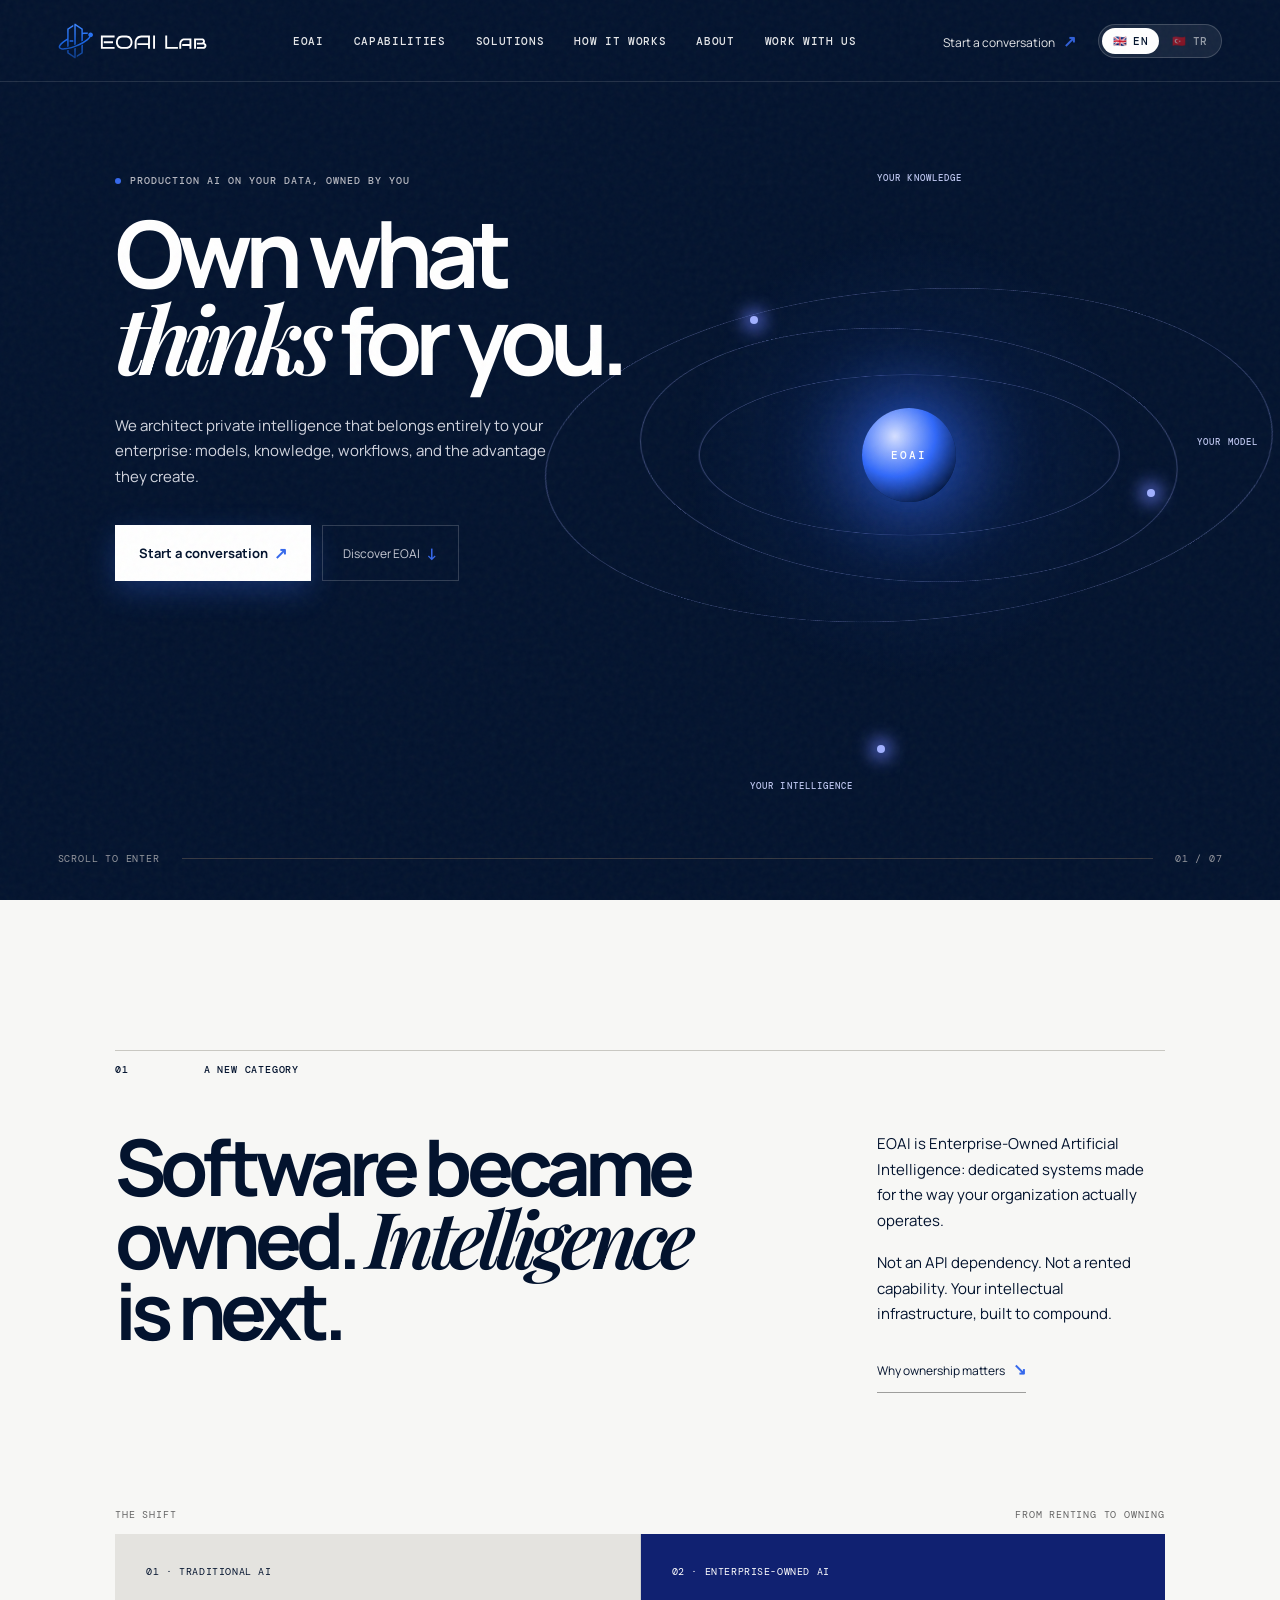
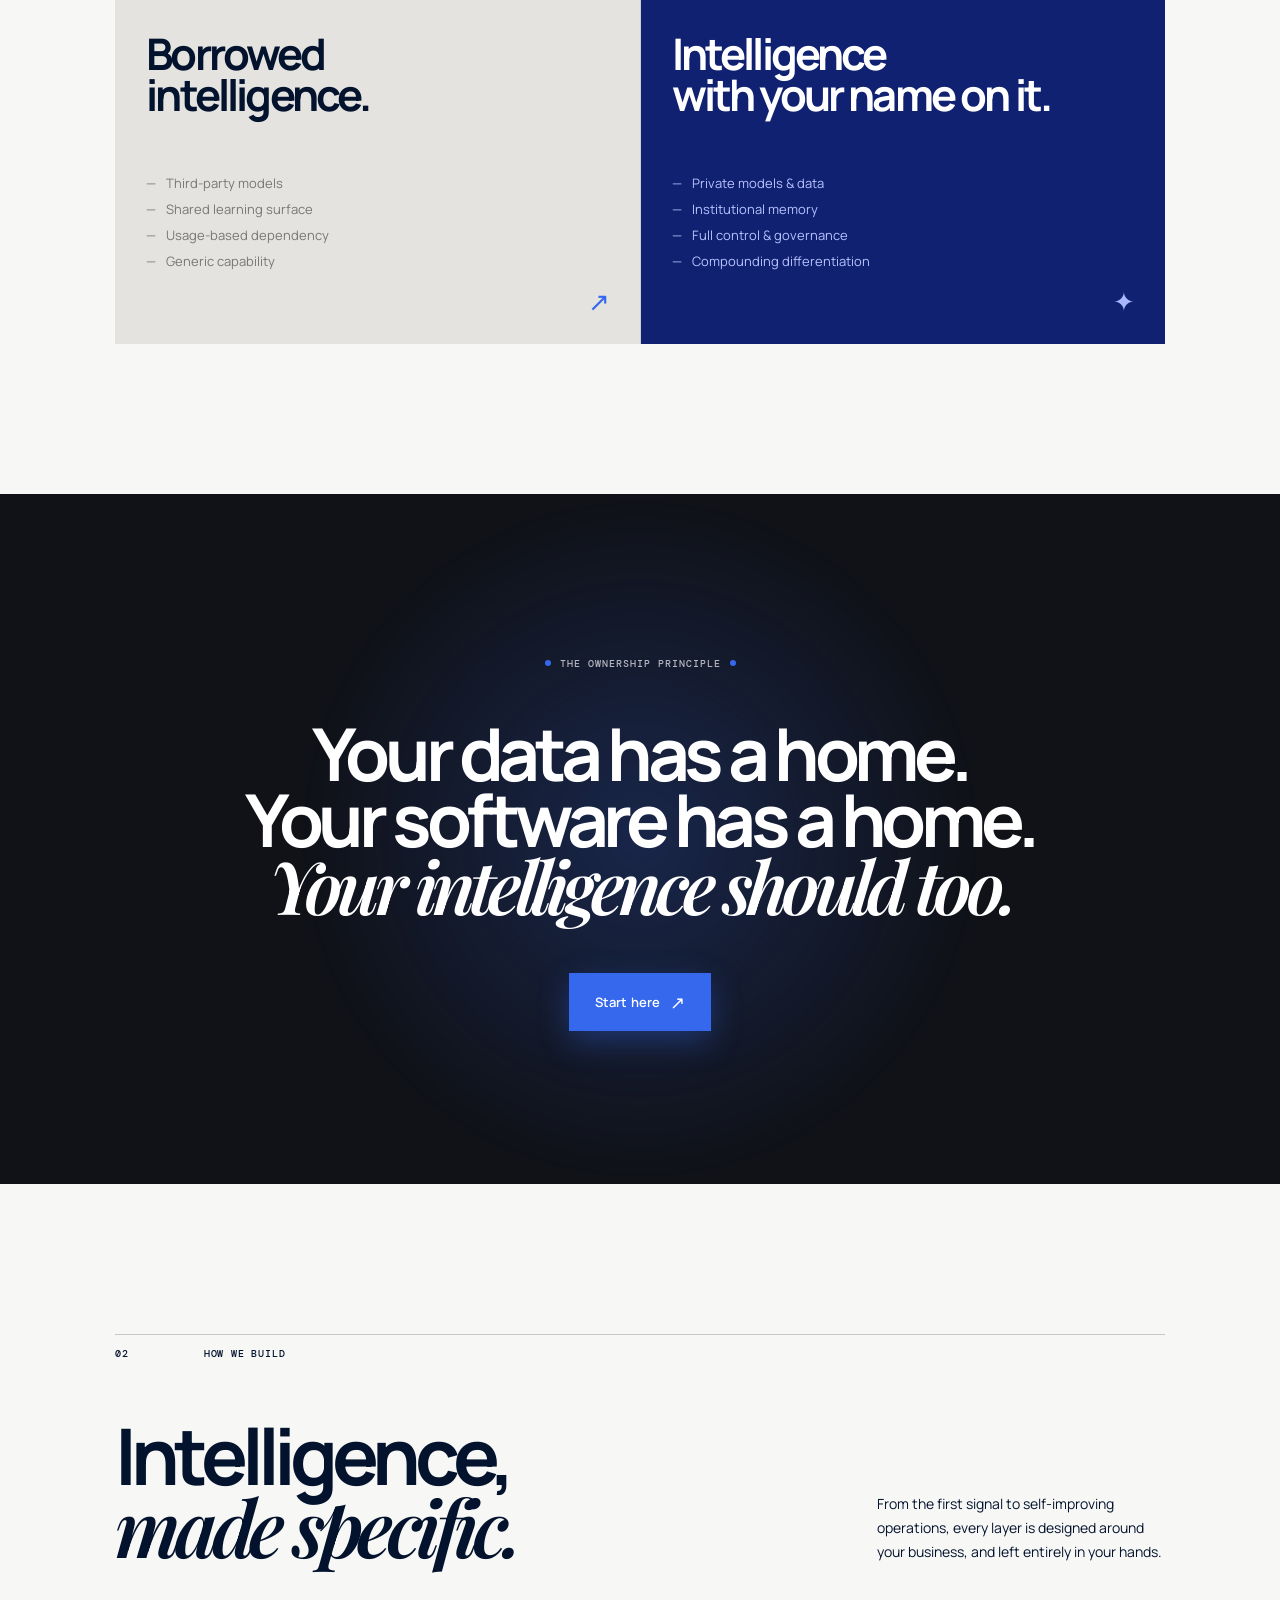
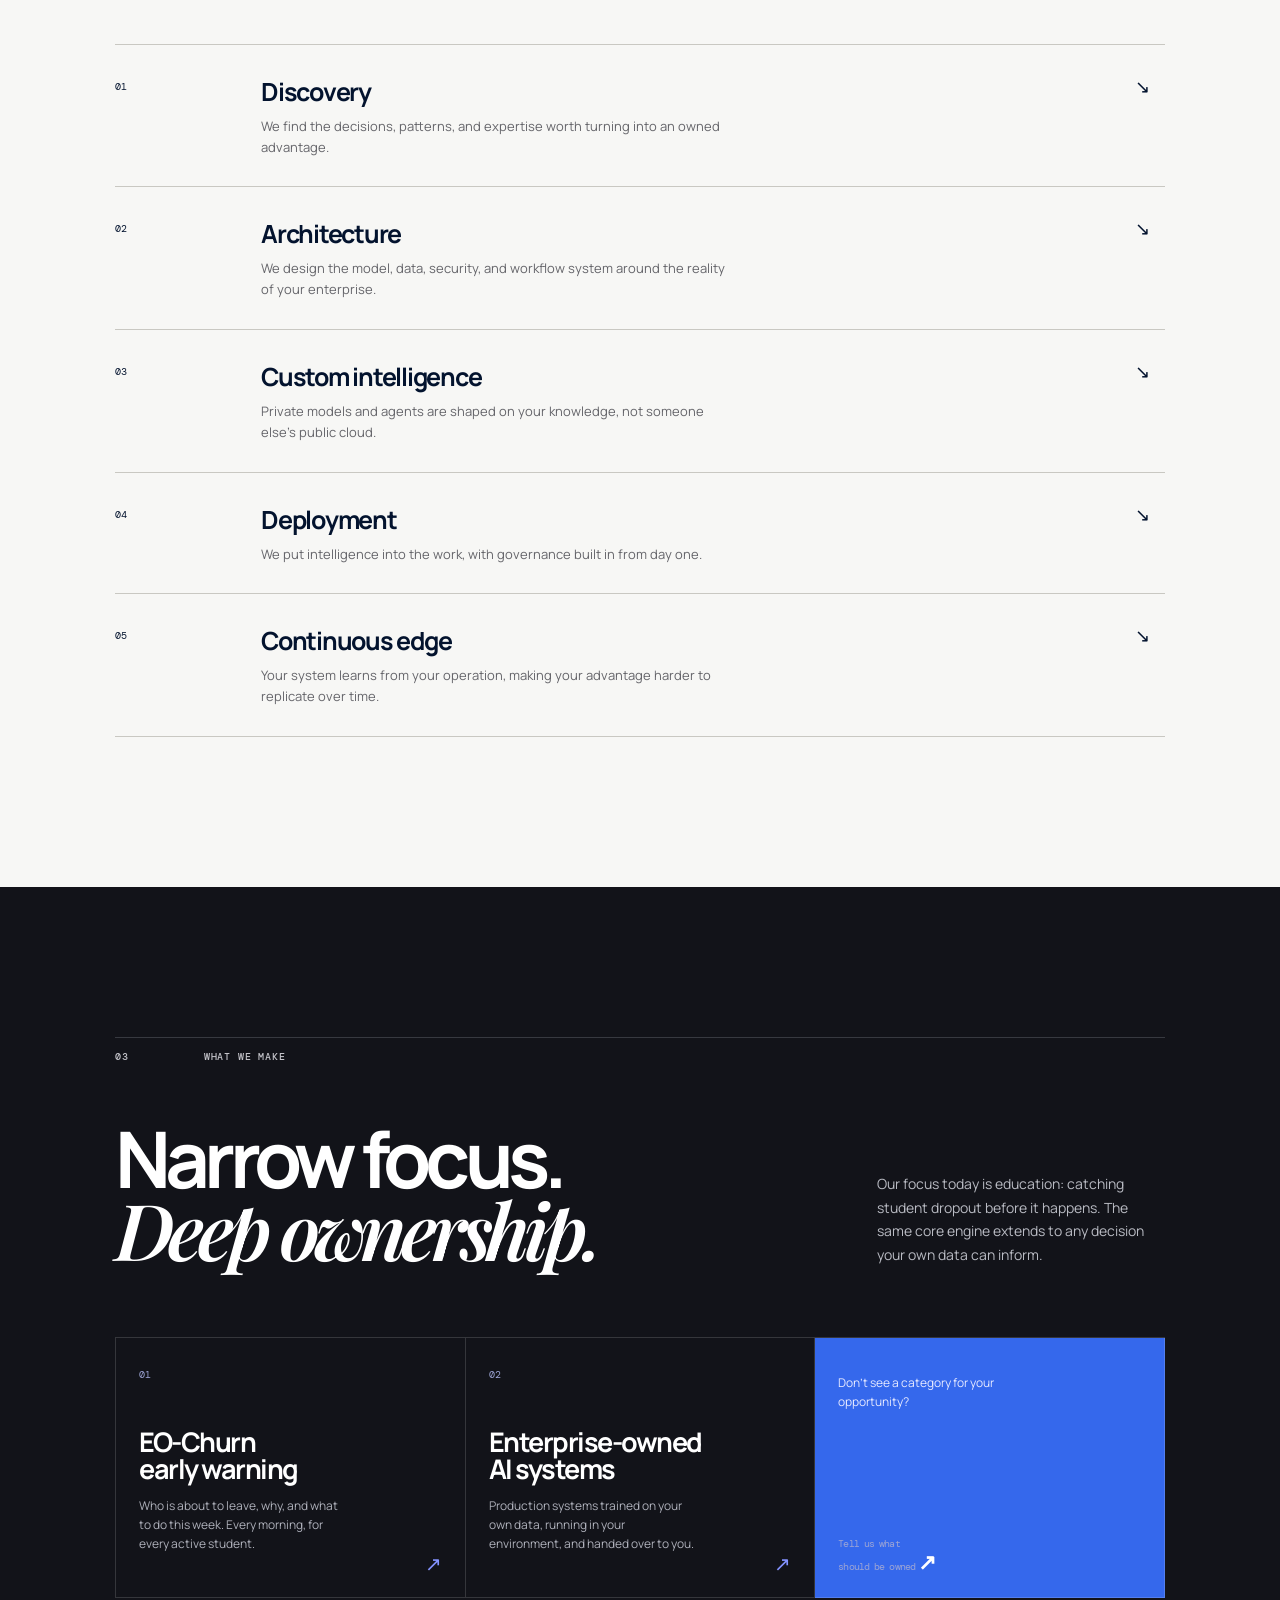
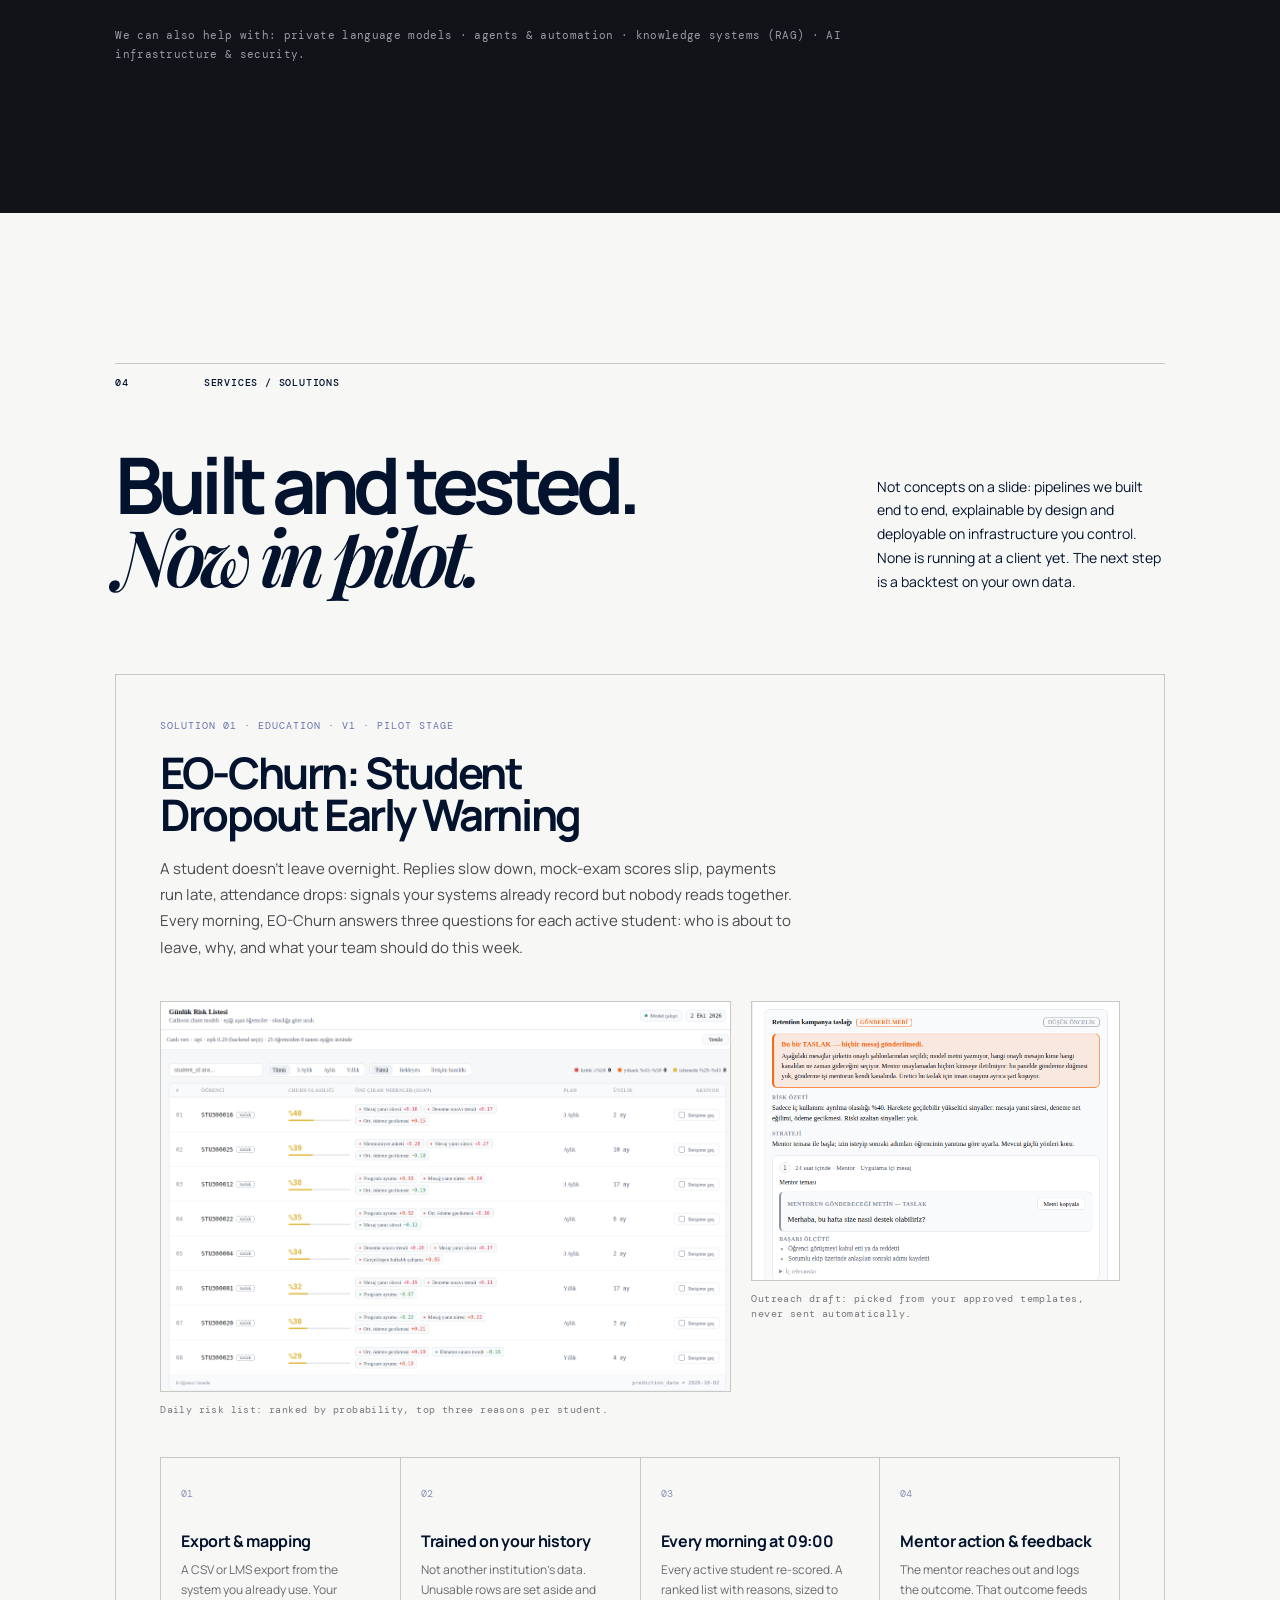
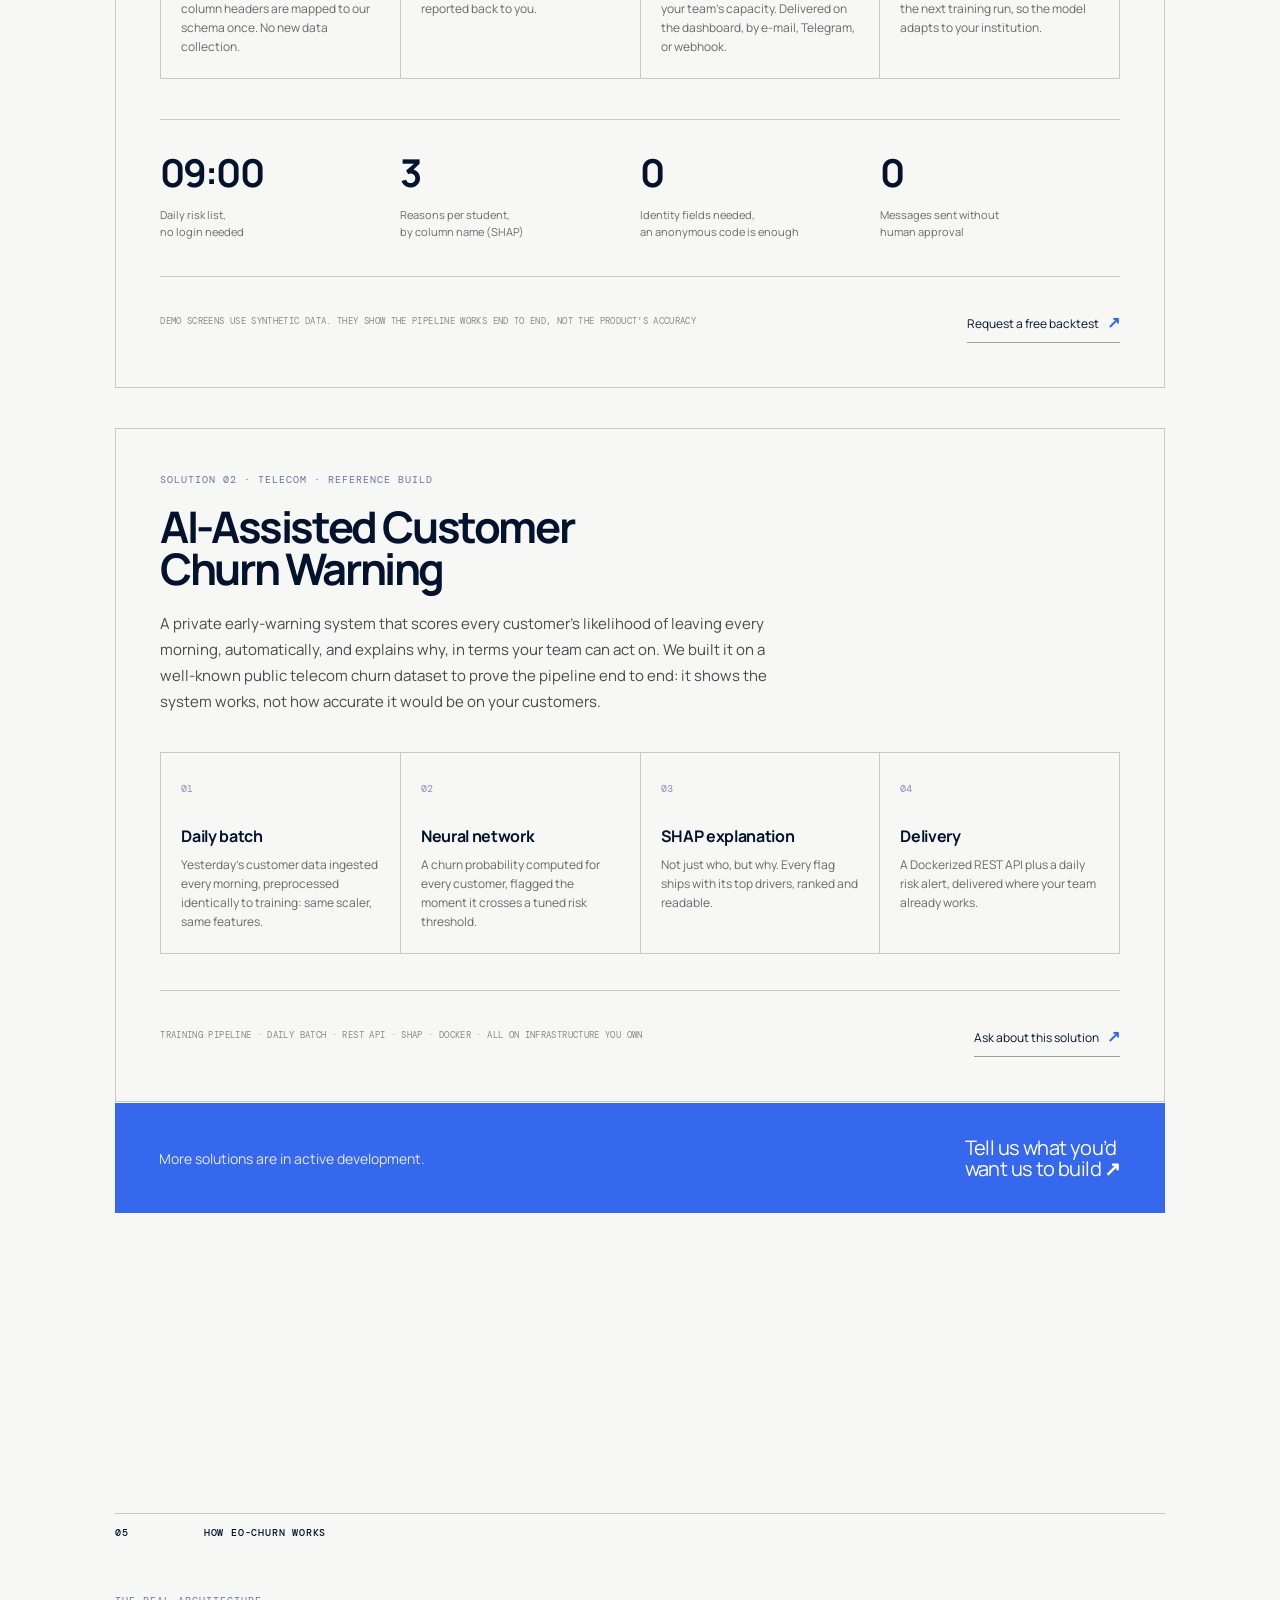
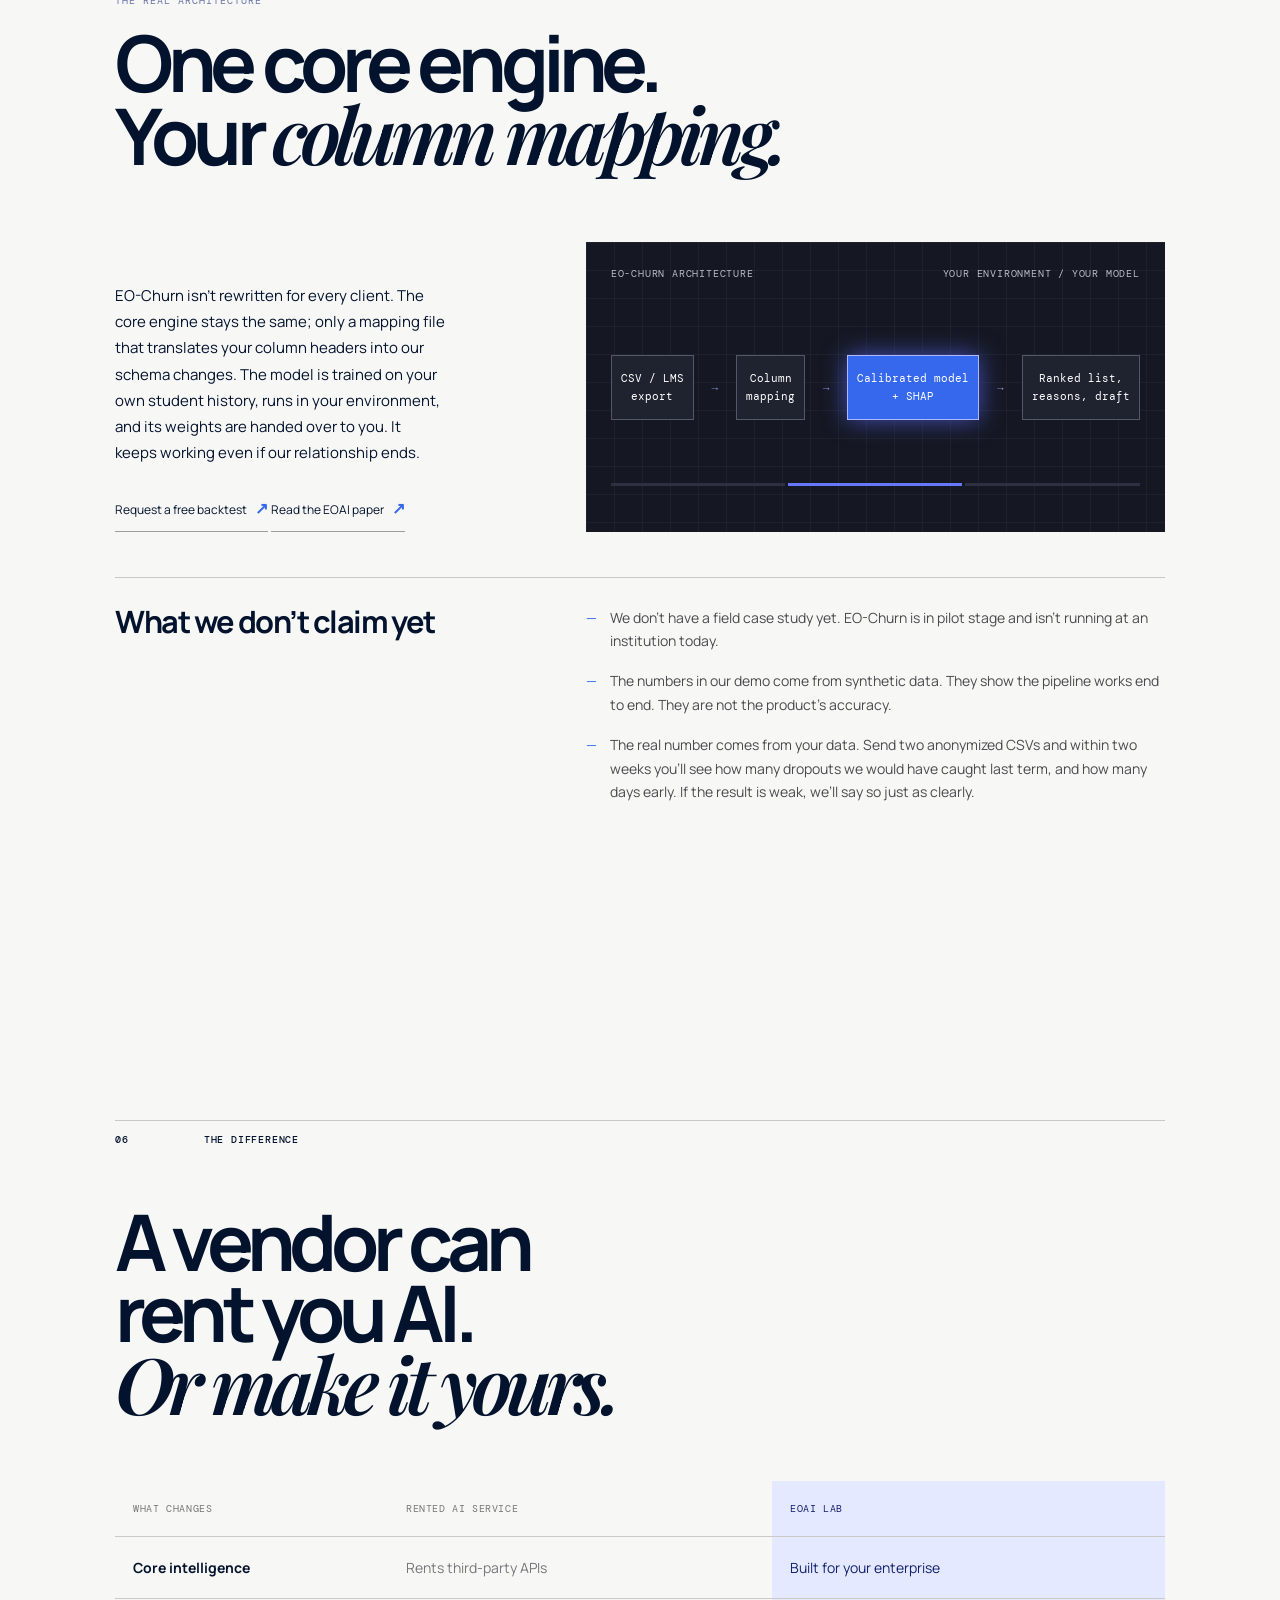
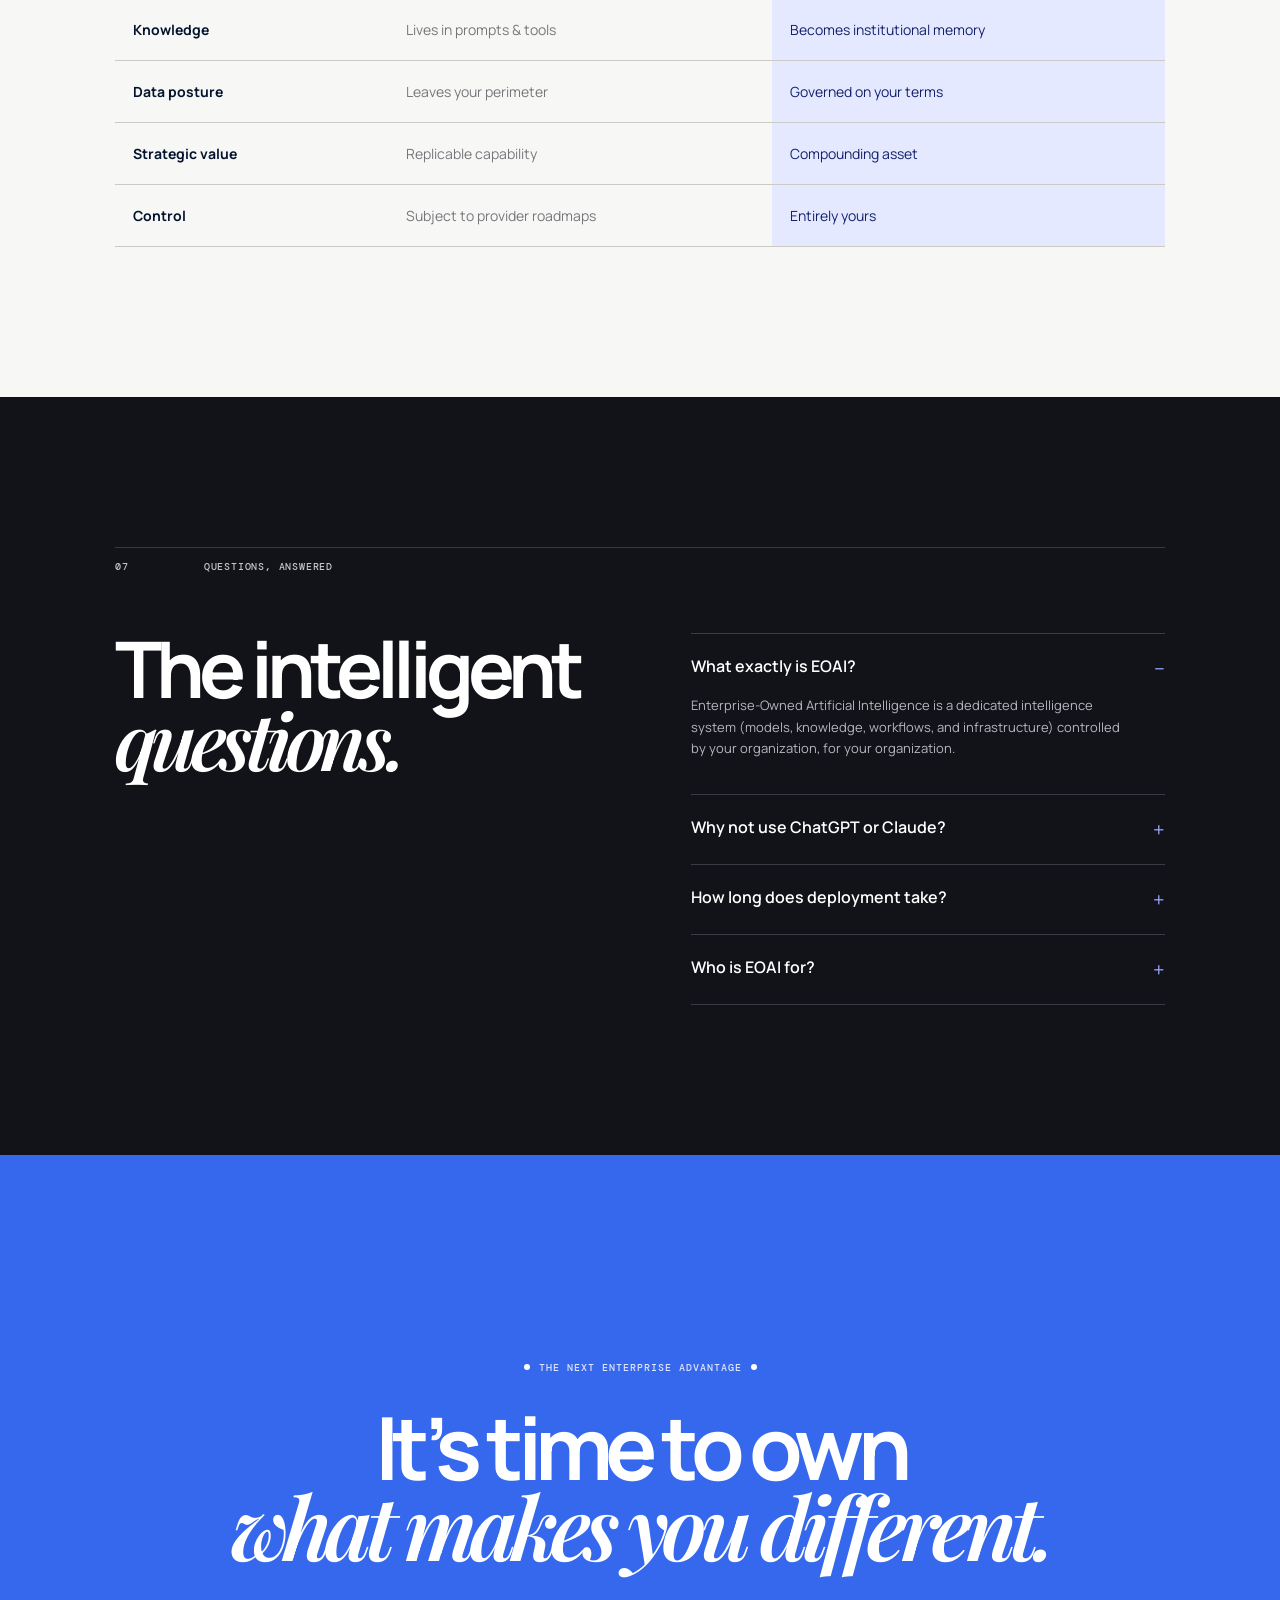
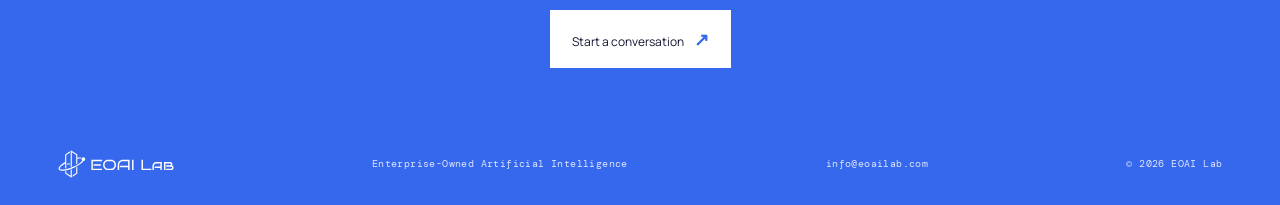
==== commit 024c2b9f: "Merge pull request #3 from RezaOfficial0/hot-fix/issue-P2 Hot fix/issue p2" ====
--- a/public/index.html
+++ b/public/index.html
@@ -2,13 +2,17 @@
 <html lang="en">
   <head>
     <meta charset="UTF-8" />
+    <script>document.documentElement.classList.add("js")</script>
     <meta name="viewport" content="width=device-width, initial-scale=1.0" />
     <meta
       name="description"
       content="EOAI Lab builds Enterprise-Owned Artificial Intelligence. Private models, workflows, infrastructure, and intelligence your company owns."
     />
     <meta name="theme-color" content="#07080d" />
-    <title>EOAI Lab — Own your intelligence.</title>
+    <title>EOAI Lab</title>
+    <link rel="icon" href="logos/Icon.svg" type="image/svg+xml" />
+    <link rel="icon" href="favicon.ico" sizes="48x48" />
+    <link rel="apple-touch-icon" href="apple-touch-icon.png" />
     <link rel="alternate" hreflang="en" href="https://www.eoailab.com/" />
     <link rel="alternate" hreflang="tr" href="https://www.eoailab.com/tr" />
     <link rel="alternate" hreflang="x-default" href="https://www.eoailab.com/" />
@@ -24,7 +28,7 @@
     <div class="noise" aria-hidden="true"></div>
     <header class="nav">
       <a class="brand" href="#top" data-i18n-aria-label="nav.brandAria" aria-label="EOAI Lab home"
-        >EOAI <span>Lab</span></a
+        ><img src="logos/eoai-wordmark.svg" alt="EOAI Lab" width="1576" height="380" /></a
       ><button class="menu" data-i18n-aria-label="nav.menuAria" aria-label="Open navigation" aria-expanded="false">
         <i></i><i></i>
       </button>
@@ -43,12 +47,12 @@
 
     <main id="top">
       <section class="hero">
-        <div class="hero-copy reveal">
+        <div class="hero-copy">
           <p class="eyebrow"><span></span> <span data-i18n="home.heroEyebrow">Production AI on your data, owned by you</span></p>
           <h1 data-i18n="home.heroH1">Own what<br /><em>thinks</em> for you.</h1>
           <p class="lede" data-i18n="home.heroLede">
             We architect private intelligence that belongs entirely to your
-            enterprise — models, knowledge, workflows, and the advantage they
+            enterprise: models, knowledge, workflows, and the advantage they
             create.
           </p>
           <div class="actions">
@@ -106,7 +110,7 @@
           </div>
           <div class="compare-cards">
             <article class="compare-card muted">
-              <p class="card-index" data-i18n="home.cardIndex01">01 — Traditional AI</p>
+              <p class="card-index" data-i18n="home.cardIndex01">01 · Traditional AI</p>
               <h3 data-i18n="home.cardH3_01">Borrowed<br />intelligence.</h3>
               <ul>
                 <li data-i18n="home.cardLi_01_1">Third-party models</li>
@@ -117,7 +121,7 @@
               <div class="card-mark">↗</div>
             </article>
             <article class="compare-card owned">
-              <p class="card-index" data-i18n="home.cardIndex02">02 — Enterprise-Owned AI</p>
+              <p class="card-index" data-i18n="home.cardIndex02">02 · Enterprise-Owned AI</p>
               <h3 data-i18n="home.cardH3_02">Intelligence<br />with your name on it.</h3>
               <ul>
                 <li data-i18n="home.cardLi_02_1">Private models &amp; data</li>
@@ -157,7 +161,7 @@
           </h2>
           <p data-i18n="home.processP">
             From the first signal to self-improving operations, every layer is
-            designed around your business — and left entirely in your hands.
+            designed around your business, and left entirely in your hands.
           </p>
         </div>
         <ol class="steps">
@@ -188,7 +192,7 @@
             <div>
               <h3 data-i18n="home.step3Title">Custom intelligence</h3>
               <p data-i18n="home.step3Desc">
-                Private models and agents are shaped on your knowledge — not
+                Private models and agents are shaped on your knowledge, not
                 someone else’s public cloud.
               </p>
             </div>
@@ -238,7 +242,7 @@
           <article>
             <span>01</span>
             <h3 data-i18n="home.svc1Title">EO-Churn<br />early warning</h3>
-            <p data-i18n="home.svc1Desc">Who is about to leave, why, and what to do this week — every morning, for every active student.</p>
+            <p data-i18n="home.svc1Desc">Who is about to leave, why, and what to do this week. Every morning, for every active student.</p>
             <a class="service-link" href="#eo-churn" data-i18n-aria-label="home.svc1Aria" aria-label="See EO-Churn">↗</a>
           </article>
           <article>
@@ -271,18 +275,18 @@
           <p data-i18n="home.solutionsP">
             Not concepts on a slide: pipelines we built end to end,
             explainable by design and deployable on infrastructure you
-            control. None is running at a client yet — the next step is a
+            control. None is running at a client yet. The next step is a
             backtest on your own data.
           </p>
         </div>
 
         <article class="solution reveal" id="eo-churn">
           <div class="solution-top">
-            <p class="tag" data-i18n="home.eocTag">SOLUTION 01 · EDUCATION · V1 — PILOT STAGE</p>
+            <p class="tag" data-i18n="home.eocTag">SOLUTION 01 · EDUCATION · V1 · PILOT STAGE</p>
             <h3 data-i18n="home.eocH3">EO-Churn: Student<br />Dropout Early Warning</h3>
             <p class="solution-copy" data-i18n="home.eocCopy">
               A student doesn’t leave overnight. Replies slow down, mock-exam
-              scores slip, payments run late, attendance drops — signals your
+              scores slip, payments run late, attendance drops: signals your
               systems already record but nobody reads together. Every morning,
               EO-Churn answers three questions for each active student: who is
               about to leave, why, and what your team should do this week.
@@ -294,13 +298,13 @@
               <img src="eo-churn-risk-list.png" width="1213" height="830" loading="lazy"
                 data-i18n-alt="home.eocShot1Alt"
                 alt="EO-Churn daily risk list: students ranked by dropout probability, each with its top three SHAP reasons" />
-              <figcaption data-i18n="home.eocShot1Cap">Daily risk list — ranked by probability, top three reasons per student.</figcaption>
+              <figcaption data-i18n="home.eocShot1Cap">Daily risk list: ranked by probability, top three reasons per student.</figcaption>
             </figure>
             <figure>
               <img src="eo-churn-draft.png" width="650" height="500" loading="lazy"
                 data-i18n-alt="home.eocShot2Alt"
                 alt="EO-Churn outreach draft: a mentor message chosen from approved templates, marked as not sent" />
-              <figcaption data-i18n="home.eocShot2Cap">Outreach draft — picked from your approved templates, never sent automatically.</figcaption>
+              <figcaption data-i18n="home.eocShot2Cap">Outreach draft: picked from your approved templates, never sent automatically.</figcaption>
             </figure>
           </div>
 
@@ -310,7 +314,7 @@
               <h4 data-i18n="home.eocFlow1Title">Export &amp; mapping</h4>
               <p data-i18n="home.eocFlow1Desc">
                 A CSV or LMS export from the system you already use. Your
-                column headers are mapped to our schema once — no new data
+                column headers are mapped to our schema once. No new data
                 collection.
               </p>
             </div>
@@ -327,7 +331,7 @@
               <h4 data-i18n="home.eocFlow3Title">Every morning at 09:00</h4>
               <p data-i18n="home.eocFlow3Desc">
                 Every active student re-scored. A ranked list with reasons,
-                sized to your team’s capacity — on the dashboard, by e-mail,
+                sized to your team’s capacity. Delivered on the dashboard, by e-mail,
                 Telegram, or webhook.
               </p>
             </div>
@@ -352,7 +356,7 @@
             </div>
             <div>
               <strong>0</strong>
-              <p data-i18n="home.eocFact3">Identity fields needed —<br />an anonymous code is enough</p>
+              <p data-i18n="home.eocFact3">Identity fields needed,<br />an anonymous code is enough</p>
             </div>
             <div>
               <strong>0</strong>
@@ -362,7 +366,7 @@
 
           <div class="solution-foot">
             <p data-i18n="home.eocFootP">
-              DEMO SCREENS USE SYNTHETIC DATA — THEY SHOW THE PIPELINE WORKS END
+              DEMO SCREENS USE SYNTHETIC DATA. THEY SHOW THE PIPELINE WORKS END
               TO END, NOT THE PRODUCT’S ACCURACY
             </p>
             <a class="text-link" href="become-a-client.html#apply"
@@ -377,7 +381,7 @@
             <h3 data-i18n="home.solH3">AI-Assisted Customer<br />Churn Warning</h3>
             <p class="solution-copy" data-i18n="home.solCopy">
               A private early-warning system that scores every customer’s
-              likelihood of leaving — every morning, automatically — and
+              likelihood of leaving every morning, automatically, and
               explains why, in terms your team can act on. We built it on a
               well-known public telecom churn dataset to prove the pipeline
               end to end: it shows the system works, not how accurate it
@@ -385,21 +389,13 @@
             </p>
           </div>
 
-          <div class="solution-video">
-            <video controls preload="metadata" poster="churn-warning-poster.jpg">
-              <source src="churn-warning-demo.mp4" type="video/mp4" />
-              Your browser doesn’t support embedded video.
-              <a href="churn-warning-demo.mp4">Download the demo</a>.
-            </video>
-          </div>
-
           <div class="solution-flow">
             <div>
               <span>01</span>
               <h4 data-i18n="home.flow1Title">Daily batch</h4>
               <p data-i18n="home.flow1Desc">
                 Yesterday’s customer data ingested every morning,
-                preprocessed identically to training — same scaler, same
+                preprocessed identically to training: same scaler, same
                 features.
               </p>
             </div>
@@ -415,7 +411,7 @@
               <span>03</span>
               <h4 data-i18n="home.flow3Title">SHAP explanation</h4>
               <p data-i18n="home.flow3Desc">
-                Not just who — why. Every flag ships with its top drivers,
+                Not just who, but why. Every flag ships with its top drivers,
                 ranked and readable.
               </p>
             </div>
@@ -423,7 +419,7 @@
               <span>04</span>
               <h4 data-i18n="home.flow4Title">Delivery</h4>
               <p data-i18n="home.flow4Desc">
-                A Dockerized REST API plus a daily risk alert — where your
+                A Dockerized REST API plus a daily risk alert, delivered where your
                 team already works.
               </p>
             </div>
@@ -431,8 +427,7 @@
 
           <div class="solution-foot">
             <p data-i18n="home.solFootP">
-              TRAINING PIPELINE · DAILY BATCH · REST API · SHAP · DOCKER —
-              ALL ON INFRASTRUCTURE YOU OWN
+              TRAINING PIPELINE · DAILY BATCH · REST API · SHAP · DOCKER · ALL ON INFRASTRUCTURE YOU OWN
             </p>
             <a class="text-link" href="#contact"
               ><span data-i18n="home.solFootLink">Ask about this solution</span> <b>↗</b></a
@@ -464,7 +459,7 @@
               the same; only a mapping file that translates your column
               headers into our schema changes. The model is trained on your
               own student history, runs in your environment, and its weights
-              are handed over to you — it keeps working even if our
+              are handed over to you. It keeps working even if our
               relationship ends.
             </p>
             <a class="text-link" href="become-a-client.html#apply"
@@ -502,7 +497,7 @@
             </li>
             <li data-i18n="home.claim2">
               The numbers in our demo come from synthetic data. They show the
-              pipeline works end to end — they are not the product’s accuracy.
+              pipeline works end to end. They are not the product’s accuracy.
             </li>
             <li data-i18n="home.claim3">
               The real number comes from your data. Send two anonymized CSVs
@@ -576,37 +571,45 @@
           <div class="accordion">
             <details open>
               <summary><span data-i18n="home.faq1Q">What exactly is EOAI?</span><b>−</b></summary>
-              <p data-i18n="home.faq1A">
-                Enterprise-Owned Artificial Intelligence is a dedicated
-                intelligence system — models, knowledge, workflows, and
-                infrastructure — controlled by your organization, for your
-                organization.
-              </p>
+              <div class="answer">
+                <p data-i18n="home.faq1A">
+                  Enterprise-Owned Artificial Intelligence is a dedicated
+                  intelligence system (models, knowledge, workflows, and
+                  infrastructure) controlled by your organization, for your
+                  organization.
+                </p>
+              </div>
             </details>
             <details>
               <summary><span data-i18n="home.faq2Q">Why not use ChatGPT or Claude?</span><b>+</b></summary>
-              <p data-i18n="home.faq2A">
-                Public models can be powerful tools. But they are not your
-                long-term intellectual property, operating system, or
-                differentiated advantage. EOAI turns intelligence into an owned
-                asset.
-              </p>
+              <div class="answer">
+                <p data-i18n="home.faq2A">
+                  Public models can be powerful tools. But they are not your
+                  long-term intellectual property, operating system, or
+                  differentiated advantage. EOAI turns intelligence into an owned
+                  asset.
+                </p>
+              </div>
             </details>
             <details>
               <summary><span data-i18n="home.faq3Q">How long does deployment take?</span><b>+</b></summary>
-              <p data-i18n="home.faq3A">
-                Focused systems can launch in weeks. Larger enterprise platforms
-                evolve in deliberate phases, balancing impact, readiness, and
-                governance.
-              </p>
+              <div class="answer">
+                <p data-i18n="home.faq3A">
+                  Focused systems can launch in weeks. Larger enterprise platforms
+                  evolve in deliberate phases, balancing impact, readiness, and
+                  governance.
+                </p>
+              </div>
             </details>
             <details>
               <summary><span data-i18n="home.faq4Q">Who is EOAI for?</span><b>+</b></summary>
-              <p data-i18n="home.faq4A">
-                Organizations ready to make intelligence part of their core
-                operating model — without outsourcing their future to a
-                third-party API.
-              </p>
+              <div class="answer">
+                <p data-i18n="home.faq4A">
+                  Organizations ready to make intelligence part of their core
+                  operating model, without outsourcing their future to a
+                  third-party API.
+                </p>
+              </div>
             </details>
           </div>
         </div>
@@ -623,7 +626,7 @@
           ><span data-i18n="home.navCta">Start a conversation</span> <b>↗</b></a
         >
         <div class="contact-foot">
-          <a class="brand" href="#top">EOAI <span>Lab</span></a
+          <a class="brand" href="#top"><img src="logos/eoai-wordmark-white.svg" alt="EOAI Lab" width="1576" height="380" /></a
           ><span data-i18n="home.contactFootTag">Enterprise-Owned Artificial Intelligence</span
           ><a href="mailto:info@eoailab.com">info@eoailab.com</a
           ><span>© 2026 EOAI Lab</span>
--- a/public/styles.css
+++ b/public/styles.css
@@ -1,4 +1,4 @@
-:root{--ink:#03132e;--paper:#f7f7f5;--blue:#3568ec;--muted:#a2a4ad;--line:rgba(255,255,255,.15)}*{box-sizing:border-box}html{scroll-behavior:smooth}body{margin:0;background:var(--paper);color:var(--ink);font-family:Manrope,Arial,sans-serif}.noise{position:fixed;inset:0;z-index:20;pointer-events:none;opacity:.05;background-image:url("data:image/svg+xml,%3Csvg viewBox='0 0 180 180' xmlns='http://www.w3.org/2000/svg'%3E%3Cfilter id='n'%3E%3CfeTurbulence type='fractalNoise' baseFrequency='.85' numOctaves='4' stitchTiles='stitch'/%3E%3C/filter%3E%3Crect width='100%25' height='100%25' filter='url(%23n)' opacity='.8'/%3E%3C/svg%3E")}.nav{height:82px;position:absolute;z-index:10;top:0;width:100%;display:flex;align-items:center;padding:0 4.5vw;color:#fff;border-bottom:1px solid rgba(255,255,255,.12)}.brand{font:700 23px/1 Manrope;text-decoration:none;color:inherit;letter-spacing:-1.8px;white-space:nowrap}.brand span{color:var(--blue);font-weight:600}nav{display:flex;gap:30px;margin:auto;font:500 11px 'DM Mono';letter-spacing:.06em;text-transform:uppercase}nav a,.nav-cta{color:inherit;text-decoration:none;opacity:.9}.nav-cta{font-size:12px}.nav-cta b,.button b,.text-link b{font-size:16px;margin-left:6px;color:var(--blue)}.menu{display:none}.hero{min-height:100svh;background:var(--ink);color:#fff;position:relative;overflow:hidden;padding:164px 9vw 44px}.hero-copy{position:relative;z-index:2;width:min(620px,55%)}.eyebrow{font:500 10px 'DM Mono';letter-spacing:.1em;text-transform:uppercase;display:flex;align-items:center;gap:9px;color:#b5b7c0}.eyebrow span{width:6px;height:6px;background:var(--blue);border-radius:50%;display:inline-block}.hero h1,.display,.manifesto h2,.contact h2{font-size:clamp(50px,7.25vw,116px);letter-spacing:-.075em;line-height:.91;margin:24px 0 30px;font-weight:700}.hero em,.display em,.manifesto em,.contact em{font-family:'Playfair Display',serif;font-weight:600;letter-spacing:-.08em}.lede{max-width:440px;color:#b4b5bc;line-height:1.7;font-size:15px}.actions{display:flex;gap:11px;margin-top:36px}.button{font-size:12px;text-decoration:none;padding:15px 20px;display:inline-flex;align-items:center}.primary{background:#fff;color:var(--ink)}.ghost{border:1px solid #4a4c54;color:#fff}.hero-art{position:absolute;right:-2vw;top:12%;height:77vh;width:62vw;border-radius:50%;background:radial-gradient(circle,rgba(53,104,236,.25) 0 2%,rgba(53,104,236,.09) 12%,transparent 43%);filter:saturate(1.1)}.orbit{position:absolute;left:50%;top:50%;border:1px solid rgba(166,177,255,.34);border-radius:50%;transform:translate(-50%,-50%) rotateX(64deg)}.orbit-a{width:53%;height:53%;animation:spin 18s linear infinite}.orbit-b{width:75%;height:75%;transform:translate(-50%,-50%) rotateX(64deg) rotate(62deg);animation:spin 28s linear infinite reverse}.orbit-c{width:100%;height:100%;transform:translate(-50%,-50%) rotateX(64deg) rotate(125deg);animation:spin 35s linear infinite}.core{position:absolute;left:50%;top:50%;transform:translate(-50%,-50%);height:94px;width:94px;border-radius:50%;display:grid;place-items:center;background:radial-gradient(circle at 35% 30%,#d7e0ff,#3568ec 45%,#071b45 78%);box-shadow:0 0 70px 22px rgba(53,104,236,.5);font:500 11px 'DM Mono';letter-spacing:.16em}.signal{position:absolute;width:8px;height:8px;border-radius:50%;background:#a3b0ff;box-shadow:0 0 18px 5px #6f7fff}.s1{top:30%;left:30%}.s2{right:19%;top:55%}.s3{left:46%;bottom:7%}.art-label{position:absolute;font:500 9px 'DM Mono';letter-spacing:.12em;color:#bbc3e9}.art-label.top{top:8%;left:46%}.art-label.right{right:6%;top:46%}.art-label.bottom{bottom:0;left:30%}.hero-foot{position:absolute;bottom:35px;left:4.5vw;right:4.5vw;display:flex;justify-content:space-between;align-items:center;color:#94969e;font:10px 'DM Mono';letter-spacing:.08em;text-transform:uppercase}.hero-foot i{height:1px;background:#363840;flex:1;margin:0 22px}.section-pad{padding:150px 9vw}.section-kicker{border-top:1px solid #c9c8c2;padding-top:12px;display:flex;gap:75px;font:500 10px 'DM Mono';letter-spacing:.08em;text-transform:uppercase}.section-kicker p{margin:0}.intro-grid{display:grid;grid-template-columns:1.4fr .6fr;gap:7vw;margin-top:55px}.display{font-size:clamp(42px,6.1vw,92px);margin:0}.intro-side{align-self:end;font-size:15px;line-height:1.7}.intro-side p{margin:0 0 17px}.text-link{color:var(--ink);font-size:12px;text-decoration:none;border-bottom:1px solid #9e9e9c;padding-bottom:9px;display:inline-block;margin-top:12px}.ownership{margin-top:115px}.ownership-head,.arch-head{display:flex;justify-content:space-between;font:10px 'DM Mono';letter-spacing:.08em;color:#666;text-transform:uppercase;margin-bottom:13px}.compare-cards{display:grid;grid-template-columns:1fr 1fr;gap:1px;background:#cdcfcf}.compare-card{min-height:410px;padding:31px;position:relative}.compare-card h3{font-size:clamp(30px,3.4vw,55px);line-height:.95;letter-spacing:-.065em;margin:55px 0}.card-index{font:10px 'DM Mono';letter-spacing:.06em;text-transform:uppercase;margin:0}.compare-card ul{list-style:none;margin:0;padding:0;color:#777;font-size:13px;line-height:2}.compare-card li:before{content:'—';margin-right:10px}.muted{background:#e4e3df}.owned{background:#102171;color:#fff}.owned ul{color:#b8c3ff}.card-mark{position:absolute;right:30px;bottom:25px;font-size:26px;color:var(--blue)}.owned .card-mark{color:#aab7ff}.manifesto{background:#101218;color:#fff;min-height:690px;padding:145px 8vw;position:relative;text-align:center;overflow:hidden;display:grid;place-items:center}.manifesto-bg{position:absolute;width:800px;height:800px;border-radius:50%;background:radial-gradient(circle,rgba(53,104,236,.24),transparent 60%);filter:blur(5px)}.manifesto h2{font-size:clamp(40px,5.7vw,88px);position:relative}.centered{justify-content:center;position:relative}.process-head,.services-head,.comparison-head,.solutions-head{display:grid;grid-template-columns:1.4fr .6fr;gap:7vw;margin:60px 0 80px}.process-head p,.services-head p,.solutions-head p{align-self:end;font-size:14px;line-height:1.7;margin:0}.steps{list-style:none;margin:0;padding:0;border-top:1px solid #c9c8c2}.steps li{display:grid;grid-template-columns:12% 1fr 30px;gap:20px;padding:29px 0;border-bottom:1px solid #c9c8c2;align-items:start;transition:padding .3s}.steps li:hover{padding-left:16px}.steps li>span{font:10px 'DM Mono';padding-top:6px}.steps h3{font-size:25px;letter-spacing:-.05em;margin:0 0 7px}.steps p{font-size:13px;line-height:1.6;margin:0;color:#65656a;max-width:470px}.steps b{font-size:18px;font-weight:400}.services{background:#121319;color:#fff}.light{border-color:#373940;color:#c4c4ca}.services-head{margin-bottom:70px}.services-head p{color:#b9bbc3}.service-grid{display:grid;grid-template-columns:repeat(3,1fr);border-top:1px solid var(--line);border-left:1px solid var(--line)}.service-grid article{min-height:260px;border-right:1px solid var(--line);border-bottom:1px solid var(--line);padding:23px;position:relative;transition:background .35s}.service-grid article:not(.service-cta):hover{background:#1b1d28}.service-grid span{font:10px 'DM Mono';color:#9ca4d5}.service-grid h3{font-size:27px;line-height:1;letter-spacing:-.055em;margin:45px 0 14px}.service-grid p{font-size:12px;color:#aeb0ba;line-height:1.6;max-width:210px}.service-grid i{position:absolute;right:23px;bottom:20px;font-style:normal;font-size:20px;color:#8493ff}.service-cta{background:var(--blue);display:flex;flex-direction:column;justify-content:space-between}.service-cta p{color:#e6e9ff}.service-cta a{font-size:22px;line-height:1.05;color:#fff;text-decoration:none;letter-spacing:-.04em}.solution{border:1px solid #c9c8c2;padding:44px}.solution-top{max-width:640px}.solution h3{font-size:clamp(30px,3.4vw,50px);letter-spacing:-.055em;line-height:.97;margin:0 0 20px}.solution-copy{font-size:15px;line-height:1.75;color:#4a4a4f;max-width:640px;margin:0}.solution-video{margin:40px 0;border-radius:2px;overflow:hidden;background:#0b0d14}.solution-video video{width:100%;display:block;max-height:640px;background:#0b0d14}.solution-flow{display:grid;grid-template-columns:repeat(4,1fr);border-top:1px solid #c9c8c2;border-left:1px solid #c9c8c2}.solution-flow div{border-right:1px solid #c9c8c2;border-bottom:1px solid #c9c8c2;padding:22px 20px;min-height:150px}.solution-flow span{font:10px 'DM Mono';color:#8890b8}.solution-flow h4{font-size:16px;letter-spacing:-.02em;margin:28px 0 8px}.solution-flow p{font-size:12px;line-height:1.6;color:#68686d;margin:0}.solution-metrics{display:grid;grid-template-columns:repeat(4,1fr);margin-top:40px;border-top:1px solid #c9c8c2;padding-top:26px}.solution-metrics strong{font-size:clamp(26px,3vw,44px);letter-spacing:-.05em;display:block}.solution-metrics strong span{font-size:.55em;color:#3568ec}.solution-metrics p{font-size:11px;line-height:1.5;color:#696a6d;margin:8px 0 0}.solution-foot{display:flex;justify-content:space-between;align-items:center;gap:20px;margin-top:36px;padding-top:22px;border-top:1px solid #c9c8c2;flex-wrap:wrap}.solution-foot p{font:9px 'DM Mono';color:#8a8a8a;margin:0;letter-spacing:.04em}.solution-more{margin-top:1px;background:var(--blue);color:#fff;padding:34px 44px;display:flex;justify-content:space-between;align-items:center;flex-wrap:wrap;gap:16px}.solution-more p{margin:0;color:#e6e9ff;font-size:14px}.solution-more a{color:#fff;text-decoration:none;font-size:20px;line-height:1.05;letter-spacing:-.03em}.case-title{margin:55px 0 70px}.tag{font:10px 'DM Mono';letter-spacing:.1em;margin:0 0 20px;color:#6973ac}.case-layout{display:grid;grid-template-columns:.42fr .58fr;gap:4vw;align-items:end}.case-copy{font-size:15px;line-height:1.75;max-width:330px}.architecture{background:#151722;color:#fff;padding:25px;min-height:290px;background-image:linear-gradient(rgba(255,255,255,.04) 1px,transparent 1px),linear-gradient(90deg,rgba(255,255,255,.04) 1px,transparent 1px);background-size:28px 28px}.arch-head{color:#b9bdc7}.arch-flow{height:190px;display:flex;align-items:center;justify-content:space-between;gap:12px;font:11px 'DM Mono';text-align:center}.arch-flow div{padding:14px 9px;border:1px solid #535866;background:#1f222f;line-height:1.55}.arch-flow .arch-core{background:#3568ec;border-color:#aeb8ff;box-shadow:0 0 24px #4351b6}.arch-flow i{color:#8e98e7;font-style:normal}.arch-lines{display:flex;gap:3px}.arch-lines span{height:3px;flex:1;background:#2c3040}.arch-lines span:nth-child(2){background:#6677ff}.metrics{margin-top:45px;border-top:1px solid #c9c8c2;display:grid;grid-template-columns:repeat(3,1fr);position:relative;padding-bottom:38px}.metrics>div{padding:25px 10px 0 0}.metrics strong{font-size:clamp(40px,5vw,70px);letter-spacing:-.08em}.metrics strong span{font-size:.5em;color:#3568ec}.metrics p{font-size:11px;line-height:1.5;color:#696a6d}.metrics-note{position:absolute;bottom:0;right:0;font:9px 'DM Mono'!important;color:#888!important}.comparison-head{margin-bottom:60px}.table-wrap{overflow-x:auto}table{width:100%;border-collapse:collapse;font-size:14px;min-width:670px}th,td{text-align:left;padding:21px 18px;border-bottom:1px solid #cccac4}th{font:10px 'DM Mono';letter-spacing:.06em;text-transform:uppercase;color:#777}th:nth-child(3),td:nth-child(3){background:#e5e9ff;color:#12216d}td:first-child{font-weight:700;width:26%}td:nth-child(2){color:#76777c}.faq{background:#121319;color:#fff}.faq-grid{display:grid;grid-template-columns:1fr 1fr;gap:8vw;margin-top:60px}.accordion{border-top:1px solid #3a3c43}.accordion details{border-bottom:1px solid #3a3c43;padding:21px 0}.accordion summary{list-style:none;cursor:pointer;font-size:16px;font-weight:600;display:flex;justify-content:space-between}.accordion summary::-webkit-details-marker{display:none}.accordion summary b{font-size:20px;font-weight:400;color:#9ba8ff}.accordion p{color:#b6b7bf;font-size:13px;line-height:1.65;max-width:500px;padding-right:30px}.contact{background:var(--blue);color:#fff;min-height:650px;text-align:center;display:flex;flex-direction:column;align-items:center;justify-content:center;padding:90px 4.5vw 30px;position:relative}.contact .eyebrow{color:#e2e5ff}.contact .eyebrow span{background:#fff}.contact h2{font-size:clamp(44px,6.8vw,104px);margin:23px 0 43px}.contact-button{background:#fff;color:#111530;text-decoration:none;padding:17px 22px;font-size:12px}.contact-button b{color:#3568ec;font-size:18px;margin-left:8px}.contact-foot{width:91%;position:absolute;bottom:27px;display:flex;justify-content:space-between;align-items:center;font:10px 'DM Mono';letter-spacing:.04em;color:#dfe4ff}.contact-foot a{color:inherit;text-decoration:none}.contact-foot .brand{font-size:21px;color:#fff}.contact-foot .brand span{color:#fff}.reveal{opacity:0;transform:translateY(26px);transition:opacity .8s ease,transform .8s ease}.reveal.visible{opacity:1;transform:none}@keyframes spin{to{transform:translate(-50%,-50%) rotateX(64deg) rotate(360deg)}}.apply{background:var(--ink);color:#fff;min-height:100svh;padding:164px 9vw 90px;display:flex;flex-direction:column;justify-content:center}.apply-intro{max-width:780px;margin-bottom:64px}.apply-intro .eyebrow{color:#b5b7c0}.apply-intro h1{font-size:clamp(46px,6.2vw,90px);letter-spacing:-.075em;line-height:.94;margin:22px 0 26px;font-weight:700}.apply-intro h1 em{font-family:'Playfair Display',serif;font-weight:600;letter-spacing:-.08em}.apply-lede{color:#b4b5bc;line-height:1.75;font-size:15px;max-width:640px;margin:0}.apply-form{display:grid;grid-template-columns:1fr 1fr;gap:26px 30px;max-width:900px}.field{display:flex;flex-direction:column;gap:9px}.field.full{grid-column:1/-1}.field label{font:500 10px 'DM Mono';letter-spacing:.08em;text-transform:uppercase;color:#9ca4d5}.field input,.field select,.field textarea{background:transparent;border:1px solid #3a3c46;color:#fff;font:15px Manrope,Arial,sans-serif;padding:13px 14px;border-radius:2px;outline:none;transition:border-color .25s}.field input::placeholder,.field textarea::placeholder{color:#6c6e78}.field input:focus,.field select:focus,.field textarea:focus{border-color:var(--blue)}.field select{color-scheme:dark}.field select option{color:#111}.field textarea{resize:vertical;min-height:110px;font-family:Manrope,Arial,sans-serif}.field.hp{position:absolute;left:-9999px;width:1px;height:1px;overflow:hidden}.apply-submit{grid-column:1/-1;display:flex;align-items:center;gap:20px;margin-top:6px;flex-wrap:wrap}.apply-submit button{background:var(--blue);color:#fff;border:0;font:600 13px Manrope;padding:16px 26px;cursor:pointer;transition:opacity .2s,transform .2s;display:inline-flex;align-items:center;gap:8px}.apply-submit button:hover{transform:translateY(-1px)}.apply-submit button:disabled{opacity:.55;cursor:default;transform:none}.form-status{font-size:13px;color:#b4b5bc}.form-status.ok{color:#7dd9a6}.form-status.err{color:#ff8f8f}.work-foot{background:var(--ink);padding:0 9vw 44px;display:flex;justify-content:space-between;align-items:center;font:10px 'DM Mono';letter-spacing:.04em;color:#8a8b93;flex-wrap:wrap;gap:14px}.work-foot a{color:inherit;text-decoration:none}@media(max-width:750px){.apply{padding:130px 7vw 60px}.apply-intro{margin-bottom:44px}.apply-form{grid-template-columns:1fr}.field.full{grid-column:auto}.work-foot{padding:0 7vw 34px}}@media(max-width:750px){.nav{height:66px;padding:0 6vw}.nav nav,.nav-cta{display:none}.menu{display:grid;gap:5px;background:transparent;border:0;margin-left:auto}.menu i{height:1px;width:24px;background:#fff}.hero{padding:130px 7vw 35px;min-height:750px}.hero-copy{width:100%}.hero h1{font-size:60px}.hero-art{width:115vw;height:72vw;right:-20vw;top:51%}.art-label{display:none}.hero-foot{left:7vw;right:7vw}.section-pad{padding:90px 7vw}.section-kicker{gap:35px}.intro-grid,.process-head,.services-head,.solutions-head,.faq-grid,.case-layout{grid-template-columns:1fr;gap:30px;margin-top:38px}.solution{padding:26px}.solution-flow,.solution-metrics{grid-template-columns:1fr 1fr}.solution-video video{max-height:280px}.solution-foot{flex-direction:column;align-items:flex-start}.solution-more{padding:26px}.intro-side{max-width:450px}.ownership{margin-top:70px}.compare-cards,.service-grid{grid-template-columns:1fr}.compare-card{min-height:340px}.manifesto{min-height:570px;padding:90px 7vw}.process-head,.services-head{margin-bottom:50px}.steps li{grid-template-columns:45px 1fr 20px}.case-title{margin:38px 0}.arch-head{flex-direction:column;gap:6px;align-items:flex-start}.arch-flow{flex-direction:column;height:auto;padding:18px 0;gap:14px}.arch-flow div{width:100%}.arch-flow i{transform:rotate(90deg)}.metrics{grid-template-columns:repeat(3,1fr)}.metrics strong{font-size:35px}.comparison-head{margin-bottom:38px}.contact{min-height:570px}.contact-foot{width:86%;display:grid;grid-template-columns:1fr 1fr;gap:15px;text-align:left}.contact-foot span:nth-of-type(1){display:none}}
+:root{--ink:#03132e;--paper:#f7f7f5;--blue:#3568ec;--muted:#a2a4ad;--line:rgba(255,255,255,.15)}*{box-sizing:border-box}html{scroll-behavior:smooth}body{margin:0;background:var(--paper);color:var(--ink);font-family:Manrope,Arial,sans-serif}.noise{position:fixed;inset:0;z-index:20;pointer-events:none;opacity:.05;background-image:url("data:image/svg+xml,%3Csvg viewBox='0 0 180 180' xmlns='http://www.w3.org/2000/svg'%3E%3Cfilter id='n'%3E%3CfeTurbulence type='fractalNoise' baseFrequency='.85' numOctaves='4' stitchTiles='stitch'/%3E%3C/filter%3E%3Crect width='100%25' height='100%25' filter='url(%23n)' opacity='.8'/%3E%3C/svg%3E")}.nav{height:82px;position:absolute;z-index:10;top:0;width:100%;display:flex;align-items:center;padding:0 4.5vw;color:#fff;border-bottom:1px solid rgba(255,255,255,.12)}.brand{font:700 23px/1 Manrope;text-decoration:none;color:inherit;letter-spacing:-1.8px;white-space:nowrap}.brand span{color:var(--blue);font-weight:600}nav{display:flex;gap:30px;margin:auto;font:500 11px 'DM Mono';letter-spacing:.06em;text-transform:uppercase}nav a,.nav-cta{color:inherit;text-decoration:none;opacity:.9}.nav-cta{font-size:12px}.nav-cta b,.button b,.text-link b{font-size:16px;margin-left:6px;color:var(--blue)}.menu{display:none}.hero{min-height:100svh;background:var(--ink);color:#fff;position:relative;overflow:hidden;padding:164px 9vw 44px}.hero-copy{position:relative;z-index:2;width:min(620px,55%)}.eyebrow{font:500 10px 'DM Mono';letter-spacing:.1em;text-transform:uppercase;display:flex;align-items:center;gap:9px;color:#b5b7c0}.eyebrow span{width:6px;height:6px;background:var(--blue);border-radius:50%;display:inline-block}.hero h1,.display,.manifesto h2,.contact h2{font-size:clamp(50px,7.25vw,116px);letter-spacing:-.075em;line-height:.91;margin:24px 0 30px;font-weight:700}.hero em,.display em,.manifesto em,.contact em{font-family:'Playfair Display',serif;font-weight:600;letter-spacing:-.08em}.lede{max-width:440px;color:#d3d6e0;line-height:1.7;font-size:15px}.actions{display:flex;gap:11px;margin-top:36px}.button{font-size:12px;text-decoration:none;padding:15px 20px;display:inline-flex;align-items:center}.primary{background:#fff;color:var(--ink);font-size:13px;font-weight:700;padding:17px 24px;box-shadow:0 10px 30px rgba(53,104,236,.3);transition:box-shadow .25s,transform .25s}.primary:hover{transform:translateY(-1px);box-shadow:0 12px 36px rgba(53,104,236,.5)}.ghost{border:1px solid rgba(255,255,255,.18);color:#c9ccd6;transition:border-color .25s,color .25s}.ghost:hover{border-color:rgba(255,255,255,.45);color:#fff}.hero-art{position:absolute;right:-2vw;top:12%;height:77vh;width:62vw;border-radius:50%;background:radial-gradient(circle,rgba(53,104,236,.25) 0 2%,rgba(53,104,236,.09) 12%,transparent 43%);filter:saturate(1.1)}.orbit{position:absolute;left:50%;top:50%;border:1px solid rgba(166,177,255,.34);border-radius:50%;transform:translate(-50%,-50%) rotateX(64deg)}.orbit-a{width:53%;height:53%;animation:spin 18s linear infinite}.orbit-b{width:75%;height:75%;transform:translate(-50%,-50%) rotateX(64deg) rotate(62deg);animation:spin 28s linear infinite reverse}.orbit-c{width:100%;height:100%;transform:translate(-50%,-50%) rotateX(64deg) rotate(125deg);animation:spin 35s linear infinite}.core{position:absolute;left:50%;top:50%;transform:translate(-50%,-50%);height:94px;width:94px;border-radius:50%;display:grid;place-items:center;background:radial-gradient(circle at 35% 30%,#d7e0ff,#3568ec 45%,#071b45 78%);box-shadow:0 0 70px 22px rgba(53,104,236,.5);font:500 11px 'DM Mono';letter-spacing:.16em}.signal{position:absolute;width:8px;height:8px;border-radius:50%;background:#a3b0ff;box-shadow:0 0 18px 5px #6f7fff}.s1{top:30%;left:30%}.s2{right:19%;top:55%}.s3{left:46%;bottom:7%}.art-label{position:absolute;font:500 9px 'DM Mono';letter-spacing:.12em;color:#bbc3e9}.art-label.top{top:8%;left:46%}.art-label.right{right:6%;top:46%}.art-label.bottom{bottom:0;left:30%}.hero-foot{position:absolute;bottom:35px;left:4.5vw;right:4.5vw;display:flex;justify-content:space-between;align-items:center;color:#94969e;font:10px 'DM Mono';letter-spacing:.08em;text-transform:uppercase}.hero-foot i{height:1px;background:#363840;flex:1;margin:0 22px}.section-pad{padding:150px 9vw}.section-kicker{border-top:1px solid #c9c8c2;padding-top:12px;display:flex;gap:75px;font:500 10px 'DM Mono';letter-spacing:.08em;text-transform:uppercase}.section-kicker p{margin:0}.intro-grid{display:grid;grid-template-columns:1.4fr .6fr;gap:7vw;margin-top:55px}.display{font-size:clamp(42px,6.1vw,92px);margin:0}.intro-side{align-self:end;font-size:15px;line-height:1.7}.intro-side p{margin:0 0 17px}.text-link{color:var(--ink);font-size:12px;text-decoration:none;border-bottom:1px solid #9e9e9c;padding-bottom:9px;display:inline-block;margin-top:12px}.ownership{margin-top:115px}.ownership-head,.arch-head{display:flex;justify-content:space-between;font:10px 'DM Mono';letter-spacing:.08em;color:#666;text-transform:uppercase;margin-bottom:13px}.compare-cards{display:grid;grid-template-columns:1fr 1fr;gap:1px;background:#cdcfcf}.compare-card{min-height:410px;padding:31px;position:relative}.compare-card h3{font-size:clamp(30px,3.4vw,55px);line-height:.95;letter-spacing:-.065em;margin:55px 0}.card-index{font:10px 'DM Mono';letter-spacing:.06em;text-transform:uppercase;margin:0}.compare-card ul{list-style:none;margin:0;padding:0;color:#777;font-size:13px;line-height:2}.compare-card li:before{content:'—';margin-right:10px}.muted{background:#e4e3df}.owned{background:#102171;color:#fff}.owned ul{color:#b8c3ff}.card-mark{position:absolute;right:30px;bottom:25px;font-size:26px;color:var(--blue)}.owned .card-mark{color:#aab7ff}.manifesto{background:#101218;color:#fff;min-height:690px;padding:145px 8vw;position:relative;text-align:center;overflow:hidden;display:grid;place-items:center}.manifesto-bg{position:absolute;width:800px;height:800px;border-radius:50%;background:radial-gradient(circle,rgba(53,104,236,.24),transparent 60%);filter:blur(5px)}.manifesto h2{font-size:clamp(40px,5.7vw,88px);position:relative}.centered{justify-content:center;position:relative}.process-head,.services-head,.comparison-head,.solutions-head{display:grid;grid-template-columns:1.4fr .6fr;gap:7vw;margin:60px 0 80px}.process-head p,.services-head p,.solutions-head p{align-self:end;font-size:14px;line-height:1.7;margin:0}.steps{list-style:none;margin:0;padding:0;border-top:1px solid #c9c8c2}.steps li{display:grid;grid-template-columns:12% 1fr 30px;gap:20px;padding:29px 0;border-bottom:1px solid #c9c8c2;align-items:start;transition:padding .3s}.steps li:hover{padding-left:16px}.steps li>span{font:10px 'DM Mono';padding-top:6px}.steps h3{font-size:25px;letter-spacing:-.05em;margin:0 0 7px}.steps p{font-size:13px;line-height:1.6;margin:0;color:#65656a;max-width:470px}.steps b{font-size:18px;font-weight:400}.services{background:#121319;color:#fff}.light{border-color:#373940;color:#c4c4ca}.services-head{margin-bottom:70px}.services-head p{color:#b9bbc3}.service-grid{display:grid;grid-template-columns:repeat(3,1fr);border-top:1px solid var(--line);border-left:1px solid var(--line)}.service-grid article{min-height:260px;border-right:1px solid var(--line);border-bottom:1px solid var(--line);padding:23px;position:relative;transition:background .35s}.service-grid article:not(.service-cta):hover{background:#1b1d28}.service-grid span{font:10px 'DM Mono';color:#9ca4d5}.service-grid h3{font-size:27px;line-height:1;letter-spacing:-.055em;margin:45px 0 14px}.service-grid p{font-size:12px;color:#aeb0ba;line-height:1.6;max-width:210px}.service-grid i{position:absolute;right:23px;bottom:20px;font-style:normal;font-size:20px;color:#8493ff}.service-cta{background:var(--blue);display:flex;flex-direction:column;justify-content:space-between}.service-cta p{color:#e6e9ff}.service-cta a{font-size:22px;line-height:1.05;color:#fff;text-decoration:none;letter-spacing:-.04em}.solution{border:1px solid #c9c8c2;padding:44px}.solution-top{max-width:640px}.solution h3{font-size:clamp(30px,3.4vw,50px);letter-spacing:-.055em;line-height:.97;margin:0 0 20px}.solution-copy{font-size:15px;line-height:1.75;color:#4a4a4f;max-width:640px;margin:0}.solution-flow{display:grid;grid-template-columns:repeat(4,1fr);border-top:1px solid #c9c8c2;border-left:1px solid #c9c8c2}.solution-flow div{border-right:1px solid #c9c8c2;border-bottom:1px solid #c9c8c2;padding:22px 20px;min-height:150px}.solution-flow span{font:10px 'DM Mono';color:#8890b8}.solution-flow h4{font-size:16px;letter-spacing:-.02em;margin:28px 0 8px}.solution-flow p{font-size:12px;line-height:1.6;color:#68686d;margin:0}.solution-metrics{display:grid;grid-template-columns:repeat(4,1fr);margin-top:40px;border-top:1px solid #c9c8c2;padding-top:26px}.solution-metrics strong{font-size:clamp(26px,3vw,44px);letter-spacing:-.05em;display:block}.solution-metrics strong span{font-size:.55em;color:#3568ec}.solution-metrics p{font-size:11px;line-height:1.5;color:#696a6d;margin:8px 0 0}.solution-foot{display:flex;justify-content:space-between;align-items:center;gap:20px;margin-top:36px;padding-top:22px;border-top:1px solid #c9c8c2;flex-wrap:wrap}.solution-foot p{font:9px 'DM Mono';color:#8a8a8a;margin:0;letter-spacing:.04em}.solution-more{margin-top:1px;background:var(--blue);color:#fff;padding:34px 44px;display:flex;justify-content:space-between;align-items:center;flex-wrap:wrap;gap:16px}.solution-more p{margin:0;color:#e6e9ff;font-size:14px}.solution-more a{color:#fff;text-decoration:none;font-size:20px;line-height:1.05;letter-spacing:-.03em}.case-title{margin:55px 0 70px}.tag{font:10px 'DM Mono';letter-spacing:.1em;margin:0 0 20px;color:#6973ac}.case-layout{display:grid;grid-template-columns:.42fr .58fr;gap:4vw;align-items:end}.case-copy{font-size:15px;line-height:1.75;max-width:330px}.architecture{background:#151722;color:#fff;padding:25px;min-height:290px;background-image:linear-gradient(rgba(255,255,255,.04) 1px,transparent 1px),linear-gradient(90deg,rgba(255,255,255,.04) 1px,transparent 1px);background-size:28px 28px}.arch-head{color:#b9bdc7}.arch-flow{height:190px;display:flex;align-items:center;justify-content:space-between;gap:12px;font:11px 'DM Mono';text-align:center}.arch-flow div{padding:14px 9px;border:1px solid #535866;background:#1f222f;line-height:1.55}.arch-flow .arch-core{background:#3568ec;border-color:#aeb8ff;box-shadow:0 0 24px #4351b6}.arch-flow i{color:#8e98e7;font-style:normal}.arch-lines{display:flex;gap:3px}.arch-lines span{height:3px;flex:1;background:#2c3040}.arch-lines span:nth-child(2){background:#6677ff}.metrics{margin-top:45px;border-top:1px solid #c9c8c2;display:grid;grid-template-columns:repeat(3,1fr);position:relative;padding-bottom:38px}.metrics>div{padding:25px 10px 0 0}.metrics strong{font-size:clamp(40px,5vw,70px);letter-spacing:-.08em}.metrics strong span{font-size:.5em;color:#3568ec}.metrics p{font-size:11px;line-height:1.5;color:#696a6d}.metrics-note{position:absolute;bottom:0;right:0;font:9px 'DM Mono'!important;color:#888!important}.comparison-head{margin-bottom:60px}.table-wrap{overflow-x:auto}table{width:100%;border-collapse:collapse;font-size:14px;min-width:670px}th,td{text-align:left;padding:21px 18px;border-bottom:1px solid #cccac4}th{font:10px 'DM Mono';letter-spacing:.06em;text-transform:uppercase;color:#777}th:nth-child(3),td:nth-child(3){background:#e5e9ff;color:#12216d}td:first-child{font-weight:700;width:26%}td:nth-child(2){color:#76777c}.faq{background:#121319;color:#fff}.faq-grid{display:grid;grid-template-columns:1fr 1fr;gap:8vw;margin-top:60px}.accordion{border-top:1px solid #3a3c43}.accordion details{border-bottom:1px solid #3a3c43;padding:21px 0}.accordion summary{list-style:none;cursor:pointer;font-size:16px;font-weight:600;display:flex;justify-content:space-between}.accordion summary::-webkit-details-marker{display:none}.accordion summary b{font-size:20px;font-weight:400;color:#9ba8ff}.accordion p{color:#b6b7bf;font-size:13px;line-height:1.65;max-width:500px;padding-right:30px}.contact{background:var(--blue);color:#fff;min-height:650px;text-align:center;display:flex;flex-direction:column;align-items:center;justify-content:center;padding:90px 4.5vw 30px;position:relative}.contact .eyebrow{color:#e2e5ff}.contact .eyebrow span{background:#fff}.contact h2{font-size:clamp(44px,6.8vw,104px);margin:23px 0 43px}.contact-button{background:#fff;color:#111530;text-decoration:none;padding:17px 22px;font-size:12px}.contact-button b{color:#3568ec;font-size:18px;margin-left:8px}.contact-foot{width:91%;position:absolute;bottom:27px;display:flex;justify-content:space-between;align-items:center;font:10px 'DM Mono';letter-spacing:.04em;color:#dfe4ff}.contact-foot a{color:inherit;text-decoration:none}.contact-foot .brand{font-size:21px;color:#fff}.contact-foot .brand span{color:#fff}.js .reveal{opacity:.4;transform:translateY(14px);transition:opacity .45s ease,transform .45s ease}.js .reveal.visible{opacity:1;transform:none}@keyframes spin{to{transform:translate(-50%,-50%) rotateX(64deg) rotate(360deg)}}.apply{background:var(--ink);color:#fff;min-height:100svh;padding:164px 9vw 90px;display:flex;flex-direction:column;justify-content:center}.apply-intro{max-width:780px;margin-bottom:64px}.apply-intro .eyebrow{color:#b5b7c0}.apply-intro h1{font-size:clamp(46px,6.2vw,90px);letter-spacing:-.075em;line-height:.94;margin:22px 0 26px;font-weight:700}.apply-intro h1 em{font-family:'Playfair Display',serif;font-weight:600;letter-spacing:-.08em}.apply-lede{color:#b4b5bc;line-height:1.75;font-size:15px;max-width:640px;margin:0}.apply-form{display:grid;grid-template-columns:1fr 1fr;gap:26px 30px;max-width:900px}.field{display:flex;flex-direction:column;gap:9px}.field.full{grid-column:1/-1}.field label{font:500 10px 'DM Mono';letter-spacing:.08em;text-transform:uppercase;color:#9ca4d5}.field input,.field select,.field textarea{background:transparent;border:1px solid #3a3c46;color:#fff;font:15px Manrope,Arial,sans-serif;padding:13px 14px;border-radius:2px;outline:none;transition:border-color .25s}.field input::placeholder,.field textarea::placeholder{color:#6c6e78}.field input:focus,.field select:focus,.field textarea:focus{border-color:var(--blue)}.field select{color-scheme:dark}.field select option{color:#111}.field textarea{resize:vertical;min-height:110px;font-family:Manrope,Arial,sans-serif}.field.hp{position:absolute;left:-9999px;width:1px;height:1px;overflow:hidden}.apply-submit{grid-column:1/-1;display:flex;align-items:center;gap:20px;margin-top:6px;flex-wrap:wrap}.apply-submit button{background:var(--blue);color:#fff;border:0;font:600 13px Manrope;padding:16px 26px;cursor:pointer;transition:opacity .2s,transform .2s;display:inline-flex;align-items:center;gap:8px}.apply-submit button:hover{transform:translateY(-1px)}.apply-submit button:disabled{opacity:.55;cursor:default;transform:none}.form-status{font-size:13px;color:#b4b5bc}.form-status.ok{color:#7dd9a6}.form-status.err{color:#ff8f8f}.work-foot{background:var(--ink);padding:0 9vw 44px;display:flex;justify-content:space-between;align-items:center;font:10px 'DM Mono';letter-spacing:.04em;color:#8a8b93;flex-wrap:wrap;gap:14px}.work-foot a{color:inherit;text-decoration:none}@media(max-width:750px){.apply{padding:130px 7vw 60px}.apply-intro{margin-bottom:44px}.apply-form{grid-template-columns:1fr}.field.full{grid-column:auto}.work-foot{padding:0 7vw 34px}}@media(max-width:750px){.nav{height:66px;padding:0 6vw}.nav nav,.nav-cta{display:none}.menu{display:grid;gap:5px;background:transparent;border:0;margin-left:auto}.menu i{height:1px;width:24px;background:#fff}.hero{padding:130px 7vw 35px;min-height:750px}.hero-copy{width:100%}.hero h1{font-size:60px}.hero-art{width:115vw;height:72vw;right:-20vw;top:51%}.art-label{display:none}.hero-foot{left:7vw;right:7vw}.section-pad{padding:90px 7vw}.section-kicker{gap:35px}.intro-grid,.process-head,.services-head,.solutions-head,.faq-grid,.case-layout{grid-template-columns:1fr;gap:30px;margin-top:38px}.solution{padding:26px}.solution-flow,.solution-metrics{grid-template-columns:1fr 1fr}.solution-foot{flex-direction:column;align-items:flex-start}.solution-more{padding:26px}.intro-side{max-width:450px}.ownership{margin-top:70px}.compare-cards,.service-grid{grid-template-columns:1fr}.compare-card{min-height:340px}.manifesto{min-height:570px;padding:90px 7vw}.process-head,.services-head{margin-bottom:50px}.steps li{grid-template-columns:45px 1fr 20px}.case-title{margin:38px 0}.arch-head{flex-direction:column;gap:6px;align-items:flex-start}.arch-flow{flex-direction:column;height:auto;padding:18px 0;gap:14px}.arch-flow div{width:100%}.arch-flow i{transform:rotate(90deg)}.metrics{grid-template-columns:repeat(3,1fr)}.metrics strong{font-size:35px}.comparison-head{margin-bottom:38px}.contact{min-height:570px}.contact-foot{width:86%;display:grid;grid-template-columns:1fr 1fr;gap:15px;text-align:left}.contact-foot span:nth-of-type(1){display:none}}
 .lang-toggle{display:flex;align-items:center;gap:2px;margin-left:22px;background:rgba(255,255,255,.08);border:1px solid rgba(255,255,255,.18);border-radius:20px;padding:3px;flex-shrink:0}
 .lang-btn{display:flex;align-items:center;gap:6px;border:0;background:transparent;color:inherit;opacity:.55;font:500 11px 'DM Mono';letter-spacing:.04em;padding:6px 11px;border-radius:16px;cursor:pointer;transition:background .2s,opacity .2s}
 .lang-btn:hover{opacity:.85}
@@ -12,3 +12,9 @@
 .service-grid .service-link{position:absolute;inset:0;display:flex;align-items:flex-end;justify-content:flex-end;padding:0 23px 20px 0;font-size:20px;color:#8493ff;text-decoration:none}.service-also{margin:28px 0 0;font:11px/1.7 'DM Mono';letter-spacing:.03em;color:#9a9ca6;max-width:760px}
 .eyebrow span[data-i18n]{width:auto;height:auto;background:none;border-radius:0;display:inline}
 .manifesto-cta{position:relative;display:inline-flex;align-items:center;gap:10px;margin-top:6px;padding:17px 26px;background:var(--blue);color:#fff;text-decoration:none;font-size:13px;font-weight:600;letter-spacing:.01em;box-shadow:0 10px 30px rgba(53,104,236,.35);transition:background .25s,box-shadow .25s}.manifesto-cta b{font-size:18px;font-weight:400;transition:transform .25s}.manifesto-cta:hover{background:#4a7bff;box-shadow:0 12px 36px rgba(53,104,236,.5)}.manifesto-cta:hover b{transform:translate(3px,-3px)}.manifesto-cta:focus-visible{outline:2px solid #fff;outline-offset:4px}
+@media(prefers-reduced-motion:reduce){html{scroll-behavior:auto}.js .reveal{opacity:1;transform:none;transition:none}.orbit{animation:none}}
+.solution-top+.solution-flow{margin-top:36px}
+.accordion .answer{overflow:hidden}
+.nav .brand{display:flex;align-items:center}.nav .brand img{display:block;height:36px;width:auto}
+@media(max-width:750px){.nav .brand img{height:30px}}
+.contact-foot .brand img,.work-foot .brand img{display:block;height:28px;width:auto}.work-foot .brand img{opacity:.85}
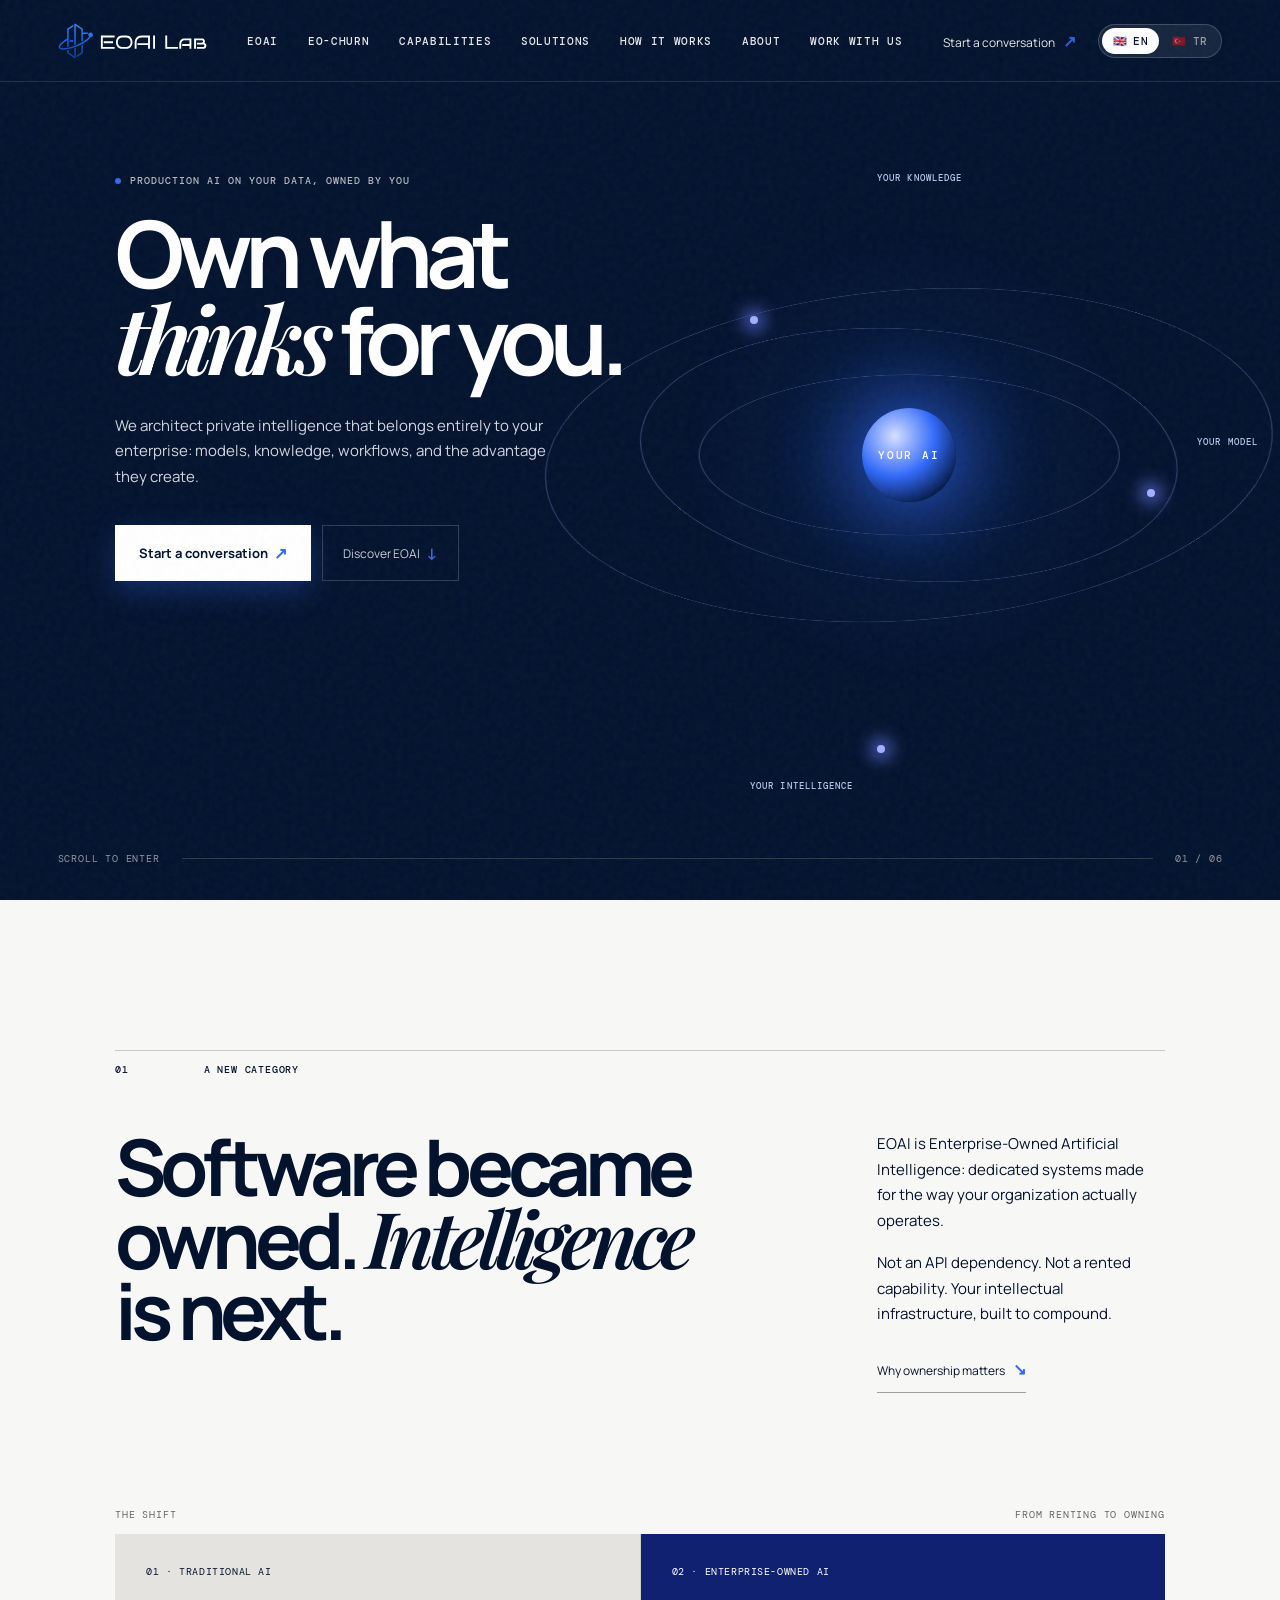
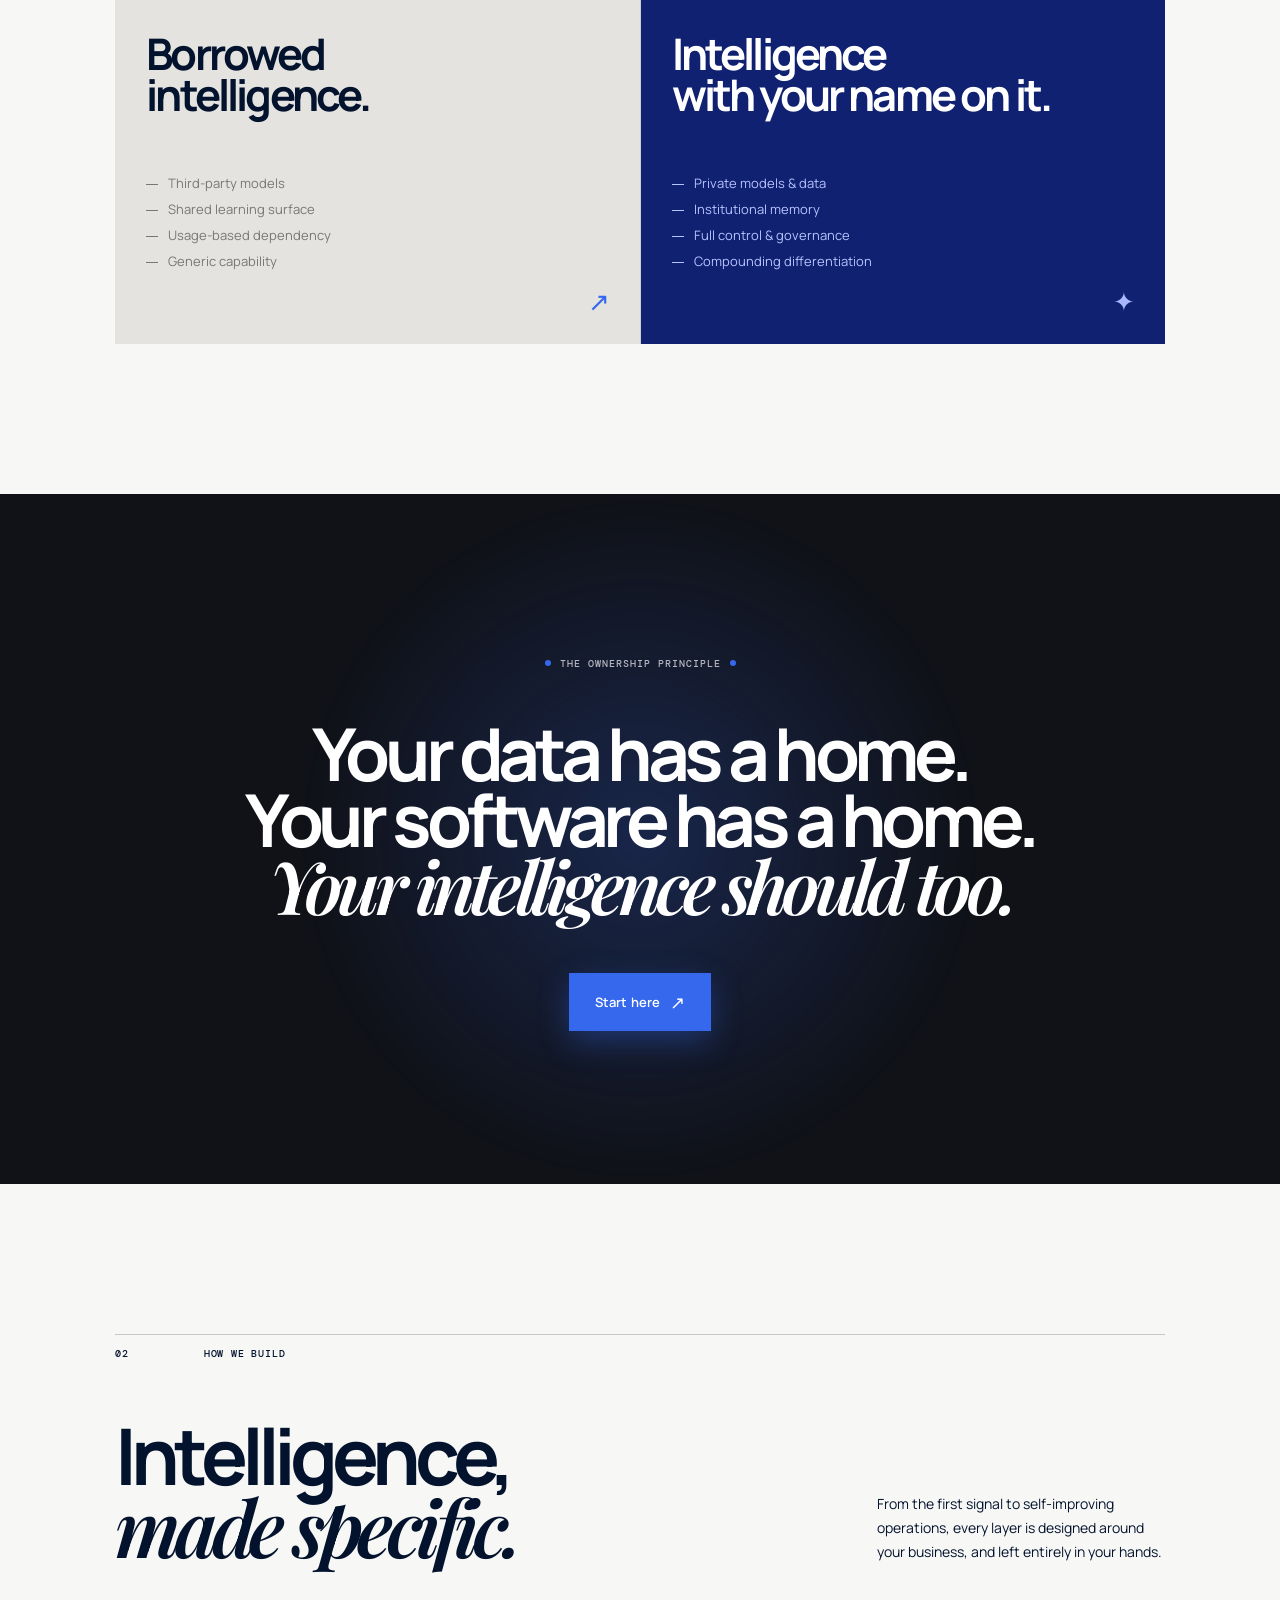
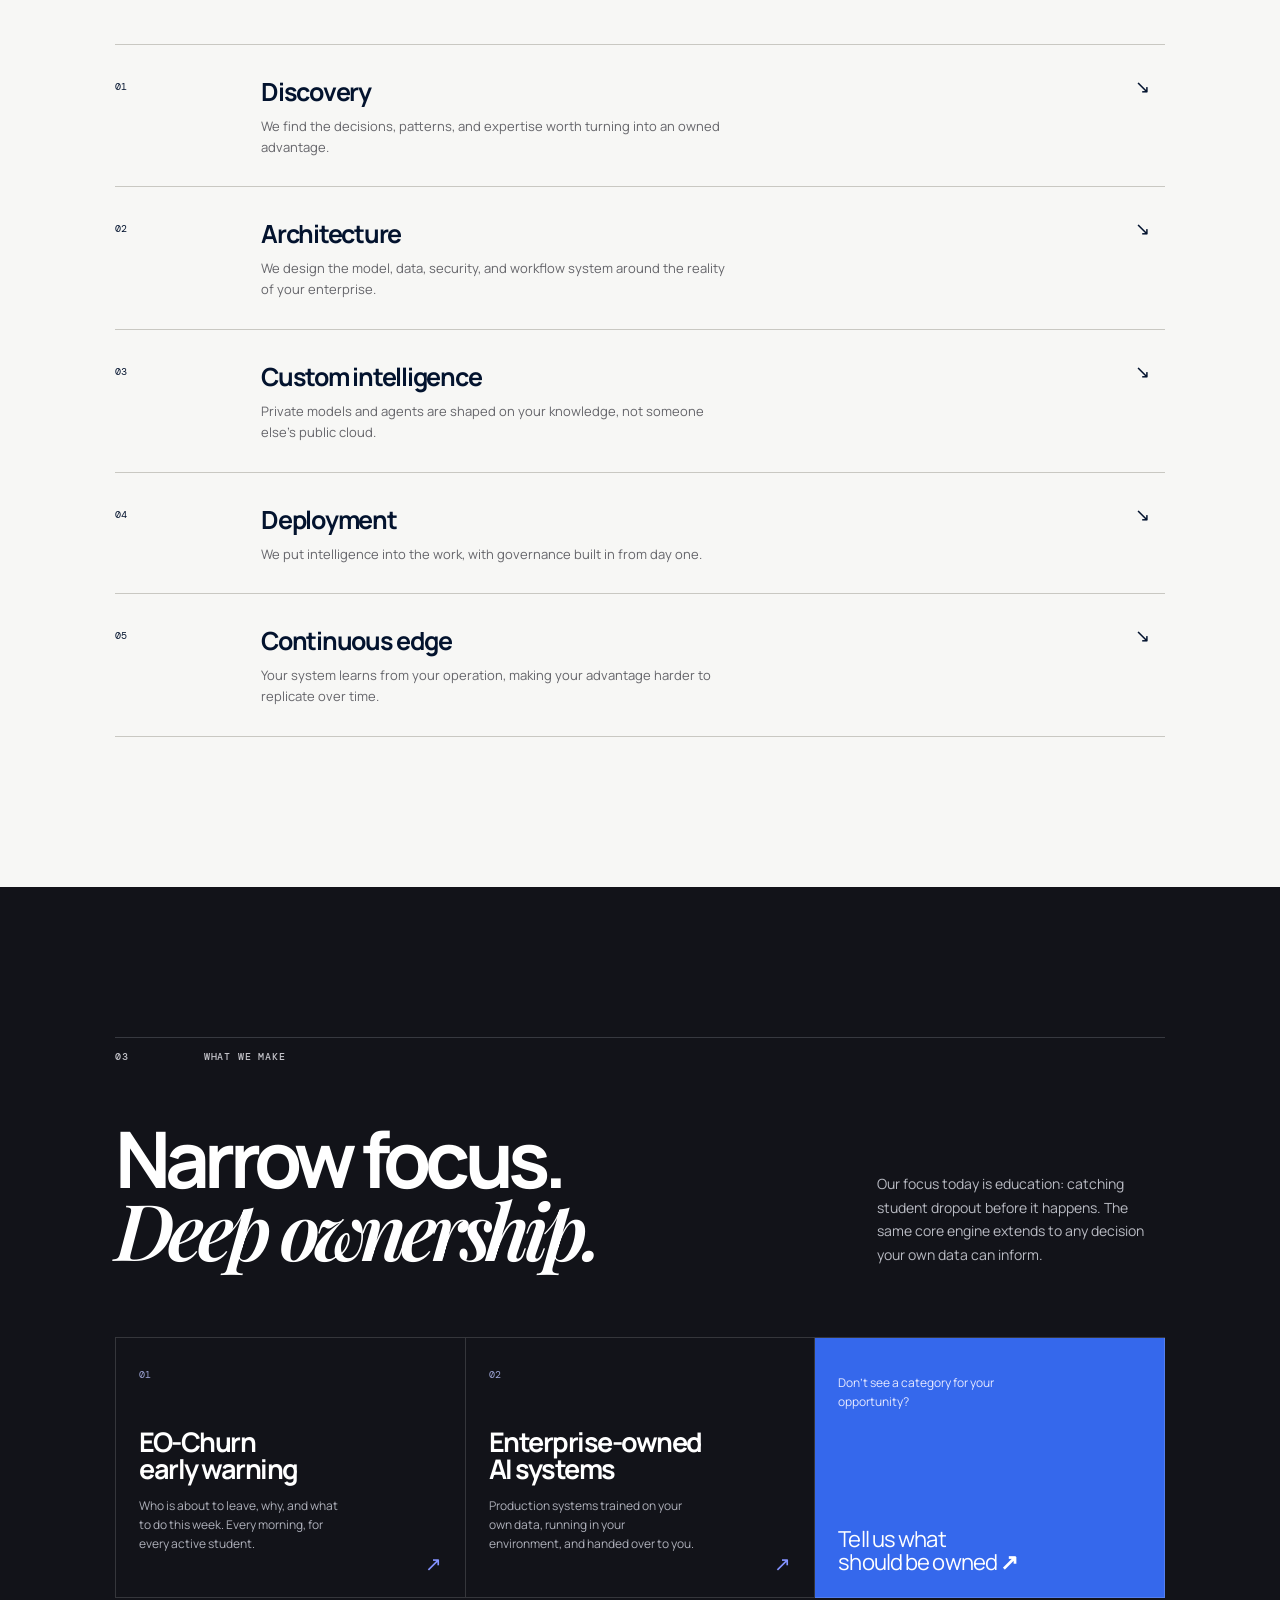
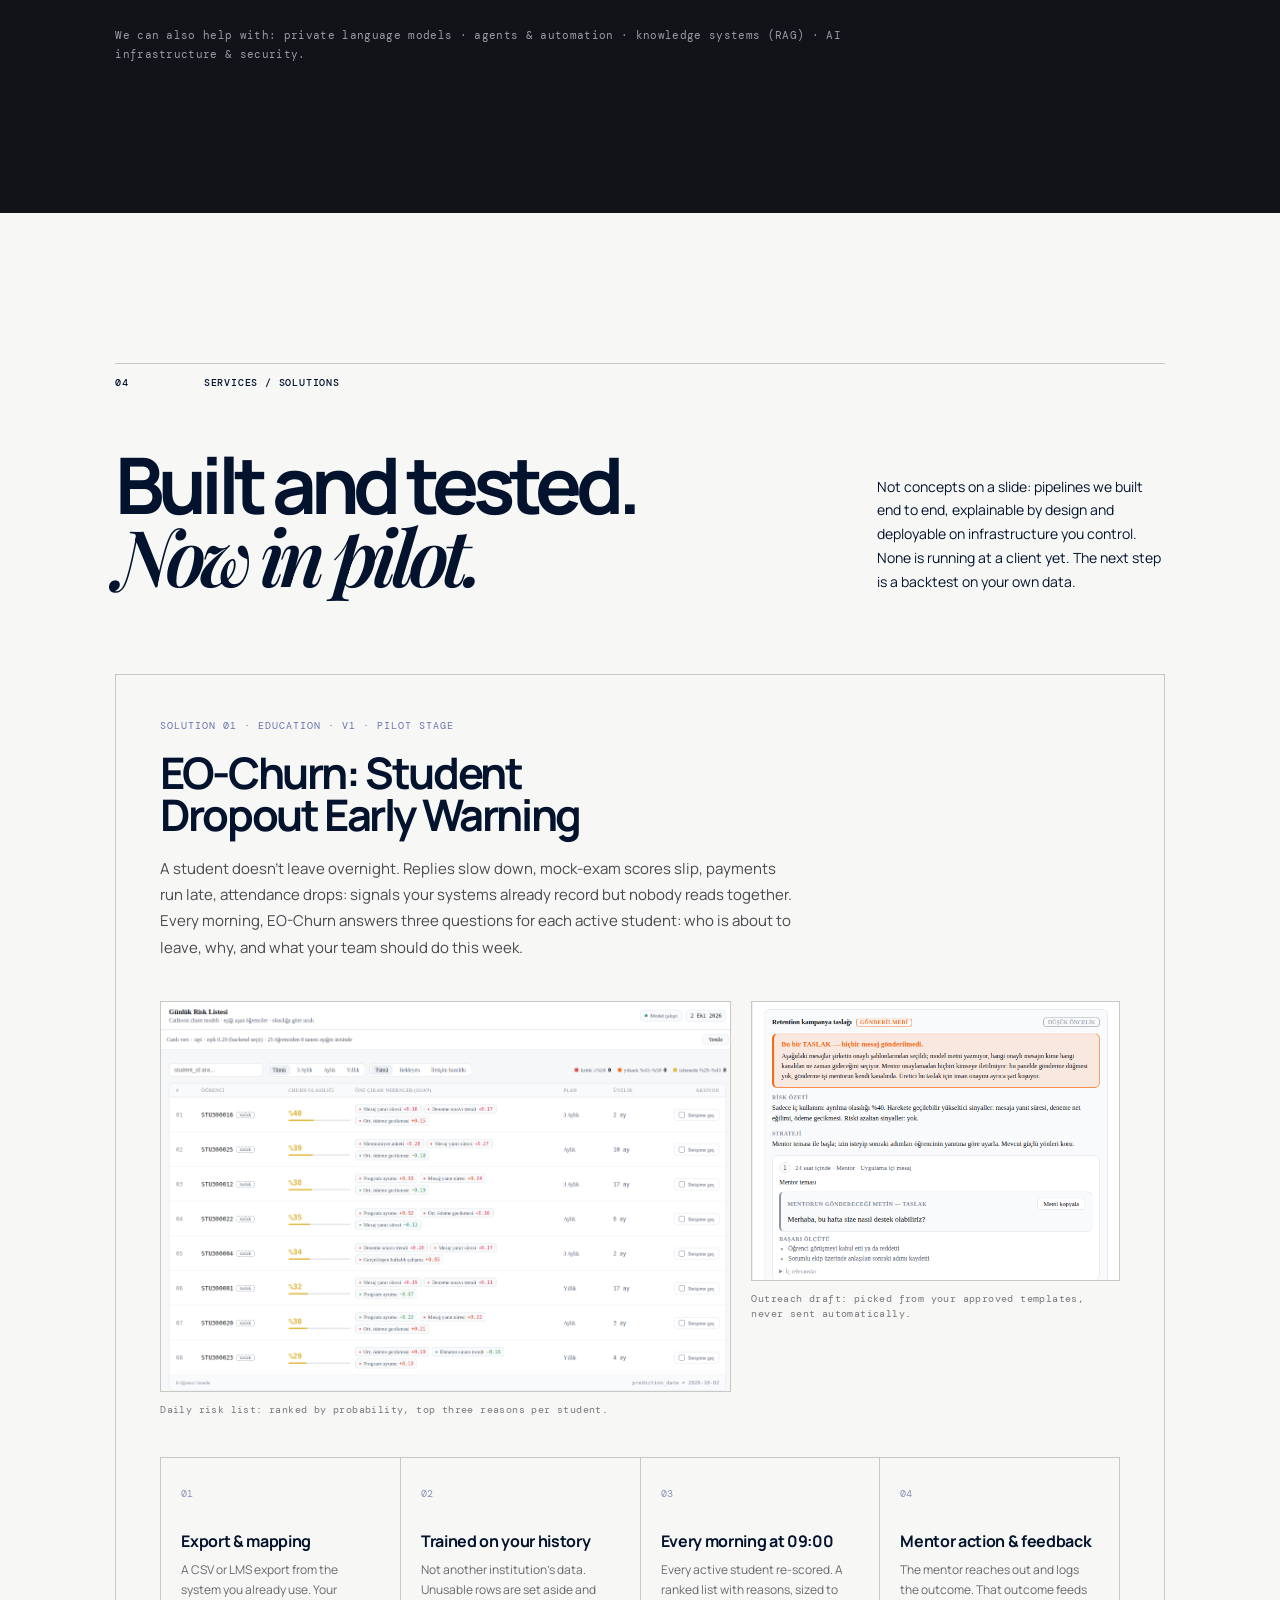
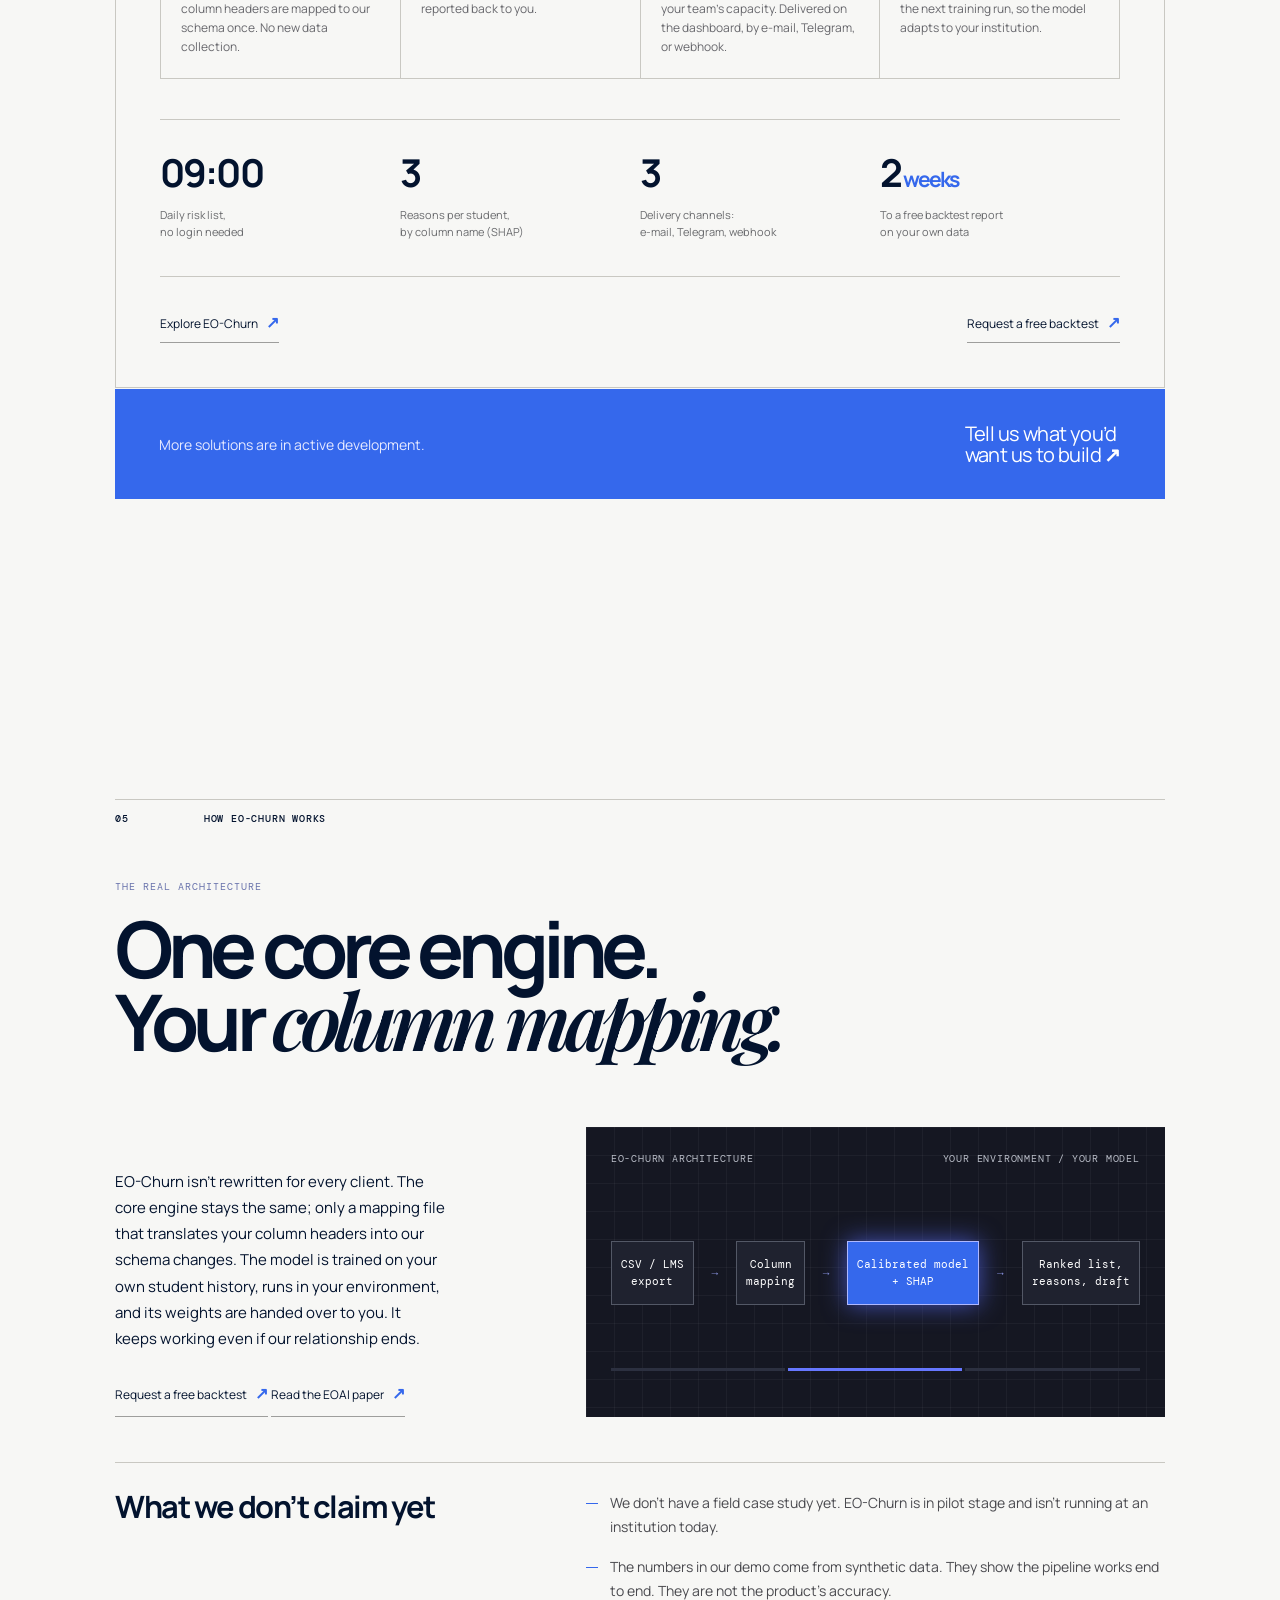
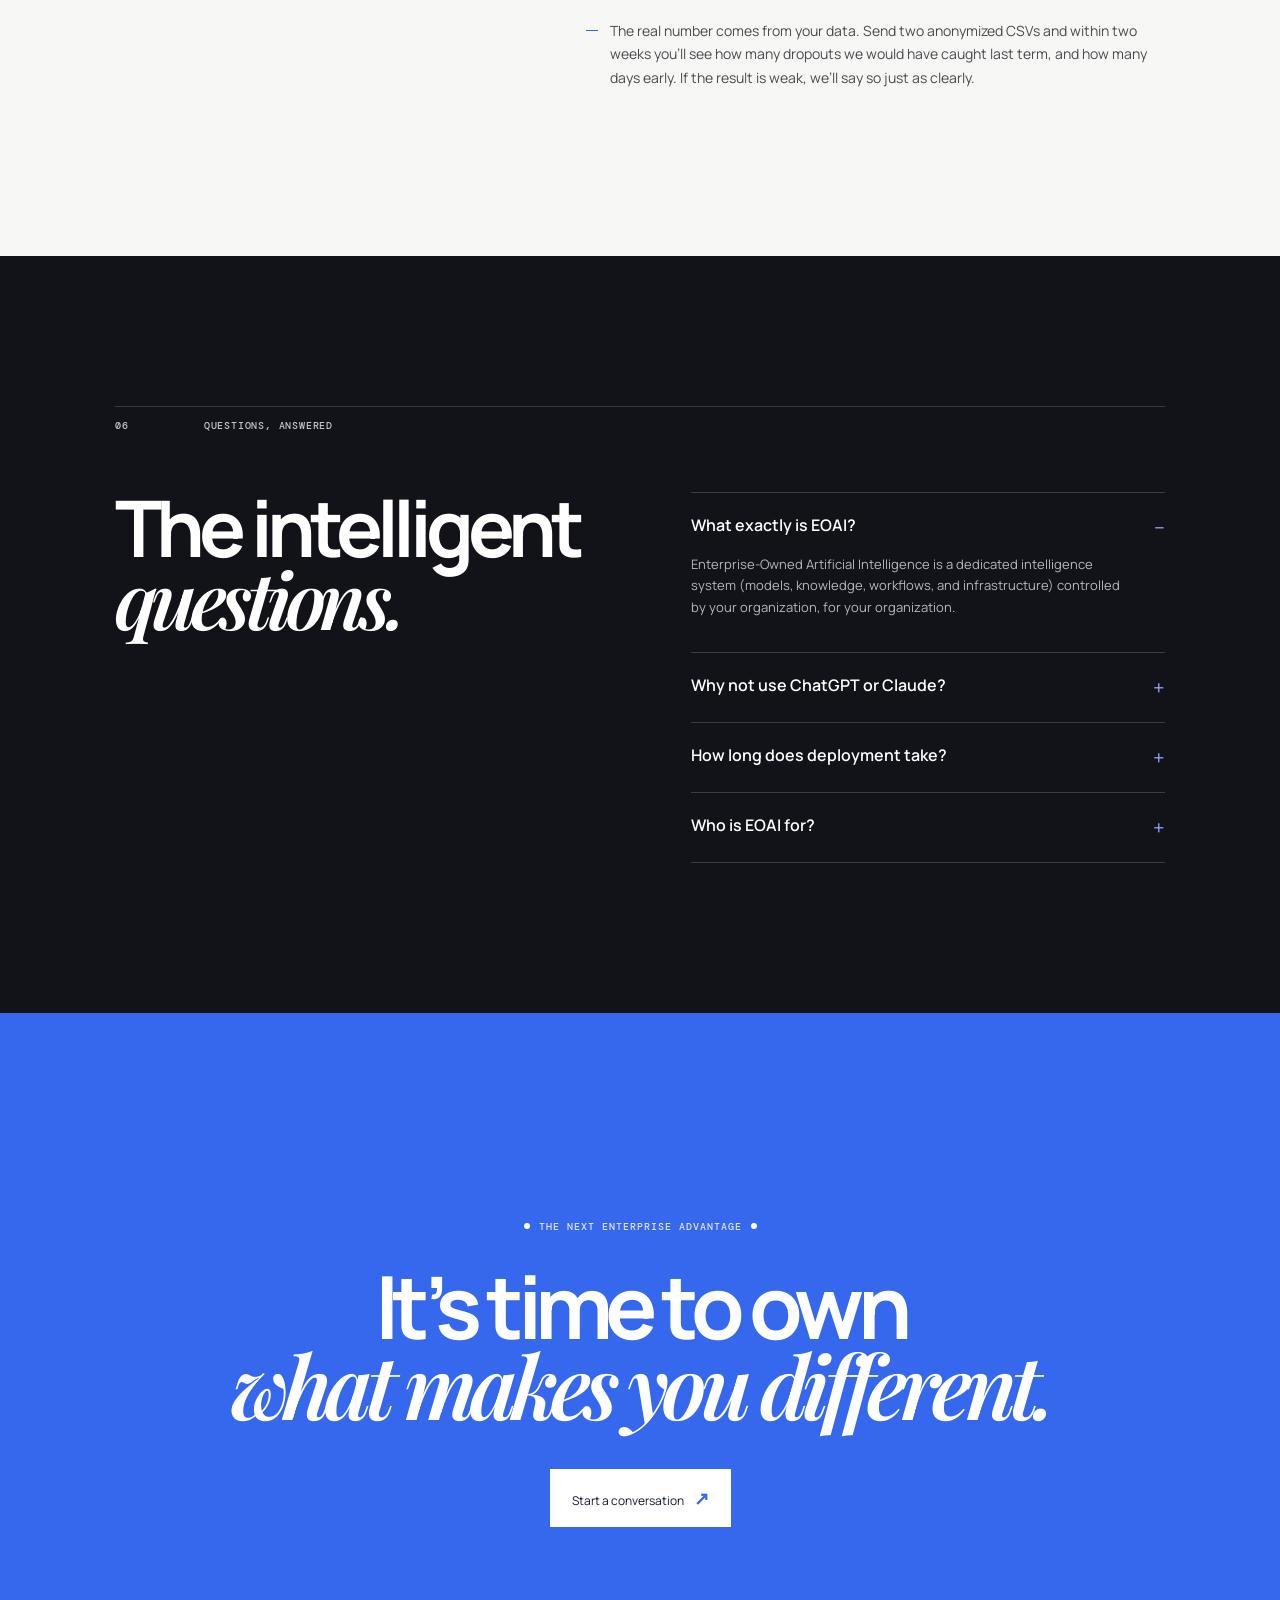
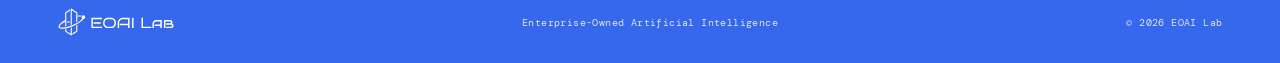
==== commit b84cdf18: "Add EO-Churn product page and trim the home page - New eo-churn.html (EN/TR) covering only EO-Churn:" ====
--- a/public/index.html
+++ b/public/index.html
@@ -33,7 +33,8 @@
         <i></i><i></i>
       </button>
       <nav>
-        <a href="#eoai">EOAI</a><a href="#services" data-i18n="nav.capabilities">Capabilities</a
+        <a href="#eoai">EOAI</a><a href="eo-churn.html" data-i18n="nav.eoChurn">EO-Churn</a
+        ><a href="#services" data-i18n="nav.capabilities">Capabilities</a
         ><a href="#solutions" data-i18n="nav.solutions">Solutions</a
         ><a href="#how-it-works" data-i18n="nav.caseStudy">How it works</a><a href="#about" data-i18n="nav.about">About</a
         ><a href="work-with-us.html" data-i18n="nav.workWithUs">Work with us</a>
@@ -68,7 +69,7 @@
           <div class="orbit orbit-a"></div>
           <div class="orbit orbit-b"></div>
           <div class="orbit orbit-c"></div>
-          <div class="core"><span>EOAI</span></div>
+          <div class="core"><span data-i18n="home.coreLabel">YOUR AI</span></div>
           <div class="signal s1"></div>
           <div class="signal s2"></div>
           <div class="signal s3"></div>
@@ -77,7 +78,7 @@
           <p class="art-label bottom" data-i18n="home.artBottom">YOUR INTELLIGENCE</p>
         </div>
         <div class="hero-foot">
-          <span data-i18n="home.scrollHint">Scroll to enter</span><i></i><span>01 / 07</span>
+          <span data-i18n="home.scrollHint">Scroll to enter</span><i></i><span>01 / 06</span>
         </div>
       </section>
 
@@ -99,7 +100,7 @@
               Not an API dependency. Not a rented capability. Your intellectual
               infrastructure, built to compound.
             </p>
-            <a class="text-link" href="#comparison"
+            <a class="text-link" href="#ownership"
               ><span data-i18n="home.introLink">Why ownership matters</span> <b>↘</b></a
             >
           </div>
@@ -135,7 +136,7 @@
         </div>
       </section>
 
-      <section class="manifesto">
+      <section class="manifesto" id="ownership">
         <div class="manifesto-bg"></div>
         <p class="eyebrow centered">
           <span></span> <span data-i18n="home.manifestoEyebrow">The ownership principle</span> <span></span>
@@ -243,7 +244,7 @@
             <span>01</span>
             <h3 data-i18n="home.svc1Title">EO-Churn<br />early warning</h3>
             <p data-i18n="home.svc1Desc">Who is about to leave, why, and what to do this week. Every morning, for every active student.</p>
-            <a class="service-link" href="#eo-churn" data-i18n-aria-label="home.svc1Aria" aria-label="See EO-Churn">↗</a>
+            <a class="service-link" href="eo-churn.html" data-i18n-aria-label="home.svc1Aria" aria-label="See EO-Churn">↗</a>
           </article>
           <article>
             <span>02</span>
@@ -355,82 +356,20 @@
               <p data-i18n="home.eocFact2">Reasons per student,<br />by column name (SHAP)</p>
             </div>
             <div>
-              <strong>0</strong>
-              <p data-i18n="home.eocFact3">Identity fields needed,<br />an anonymous code is enough</p>
-            </div>
-            <div>
-              <strong>0</strong>
-              <p data-i18n="home.eocFact4">Messages sent without<br />human approval</p>
+              <strong>3</strong>
+              <p data-i18n="home.eocFact3">Delivery channels:<br />e-mail, Telegram, webhook</p>
+            </div>
+            <div>
+              <strong>2<span data-i18n="home.eocFact4Unit">wk</span></strong>
+              <p data-i18n="home.eocFact4">To a free backtest report<br />on your own data</p>
             </div>
           </div>
 
           <div class="solution-foot">
-            <p data-i18n="home.eocFootP">
-              DEMO SCREENS USE SYNTHETIC DATA. THEY SHOW THE PIPELINE WORKS END
-              TO END, NOT THE PRODUCT’S ACCURACY
-            </p>
-            <a class="text-link" href="become-a-client.html#apply"
+            <a class="text-link" href="eo-churn.html"
+              ><span data-i18n="home.eocPageLink">Explore EO-Churn</span> <b>↗</b></a
+            ><a class="text-link" href="become-a-client.html#apply"
               ><span data-i18n="home.eocFootLink">Request a free backtest</span> <b>↗</b></a
-            >
-          </div>
-        </article>
-
-        <article class="solution reveal">
-          <div class="solution-top">
-            <p class="tag" data-i18n="home.solTag">SOLUTION 02 · TELECOM · REFERENCE BUILD</p>
-            <h3 data-i18n="home.solH3">AI-Assisted Customer<br />Churn Warning</h3>
-            <p class="solution-copy" data-i18n="home.solCopy">
-              A private early-warning system that scores every customer’s
-              likelihood of leaving every morning, automatically, and
-              explains why, in terms your team can act on. We built it on a
-              well-known public telecom churn dataset to prove the pipeline
-              end to end: it shows the system works, not how accurate it
-              would be on your customers.
-            </p>
-          </div>
-
-          <div class="solution-flow">
-            <div>
-              <span>01</span>
-              <h4 data-i18n="home.flow1Title">Daily batch</h4>
-              <p data-i18n="home.flow1Desc">
-                Yesterday’s customer data ingested every morning,
-                preprocessed identically to training: same scaler, same
-                features.
-              </p>
-            </div>
-            <div>
-              <span>02</span>
-              <h4 data-i18n="home.flow2Title">Neural network</h4>
-              <p data-i18n="home.flow2Desc">
-                A churn probability computed for every customer, flagged the
-                moment it crosses a tuned risk threshold.
-              </p>
-            </div>
-            <div>
-              <span>03</span>
-              <h4 data-i18n="home.flow3Title">SHAP explanation</h4>
-              <p data-i18n="home.flow3Desc">
-                Not just who, but why. Every flag ships with its top drivers,
-                ranked and readable.
-              </p>
-            </div>
-            <div>
-              <span>04</span>
-              <h4 data-i18n="home.flow4Title">Delivery</h4>
-              <p data-i18n="home.flow4Desc">
-                A Dockerized REST API plus a daily risk alert, delivered where your
-                team already works.
-              </p>
-            </div>
-          </div>
-
-          <div class="solution-foot">
-            <p data-i18n="home.solFootP">
-              TRAINING PIPELINE · DAILY BATCH · REST API · SHAP · DOCKER · ALL ON INFRASTRUCTURE YOU OWN
-            </p>
-            <a class="text-link" href="#contact"
-              ><span data-i18n="home.solFootLink">Ask about this solution</span> <b>↗</b></a
             >
           </div>
         </article>
@@ -509,60 +448,10 @@
         </div>
       </section>
 
-      <section class="comparison section-pad" id="comparison">
-        <div class="section-kicker">
-          <span>06</span>
-          <p data-i18n="home.kicker06">The difference</p>
-        </div>
-        <div class="comparison-head">
-          <h2 class="display reveal" data-i18n="home.comparisonH2">
-            A vendor can<br />rent you AI.<br /><em>Or make it yours.</em>
-          </h2>
-        </div>
-        <div class="table-wrap">
-          <table>
-            <thead>
-              <tr>
-                <th data-i18n="home.thWhat">What changes</th>
-                <th data-i18n="home.thTraditional">Rented AI service</th>
-                <th>EOAI Lab</th>
-              </tr>
-            </thead>
-            <tbody>
-              <tr>
-                <td data-i18n="home.row1c1">Core intelligence</td>
-                <td data-i18n="home.row1c2">Rents third-party APIs</td>
-                <td data-i18n="home.row1c3">Built for your enterprise</td>
-              </tr>
-              <tr>
-                <td data-i18n="home.row2c1">Knowledge</td>
-                <td data-i18n="home.row2c2">Lives in prompts &amp; tools</td>
-                <td data-i18n="home.row2c3">Becomes institutional memory</td>
-              </tr>
-              <tr>
-                <td data-i18n="home.row3c1">Data posture</td>
-                <td data-i18n="home.row3c2">Leaves your perimeter</td>
-                <td data-i18n="home.row3c3">Governed on your terms</td>
-              </tr>
-              <tr>
-                <td data-i18n="home.row4c1">Strategic value</td>
-                <td data-i18n="home.row4c2">Replicable capability</td>
-                <td data-i18n="home.row4c3">Compounding asset</td>
-              </tr>
-              <tr>
-                <td data-i18n="home.row5c1">Control</td>
-                <td data-i18n="home.row5c2">Subject to provider roadmaps</td>
-                <td data-i18n="home.row5c3">Entirely yours</td>
-              </tr>
-            </tbody>
-          </table>
-        </div>
-      </section>
-
       <section class="faq section-pad">
         <div class="section-kicker light">
-          <span>07</span>
-          <p data-i18n="home.kicker07">Questions, answered</p>
+          <span>06</span>
+          <p data-i18n="home.kicker06">Questions, answered</p>
         </div>
         <div class="faq-grid">
           <h2 class="display reveal" data-i18n="home.faqH2">
@@ -628,7 +517,6 @@
         <div class="contact-foot">
           <a class="brand" href="#top"><img src="logos/eoai-wordmark-white.svg" alt="EOAI Lab" width="1576" height="380" /></a
           ><span data-i18n="home.contactFootTag">Enterprise-Owned Artificial Intelligence</span
-          ><a href="mailto:info@eoailab.com">info@eoailab.com</a
           ><span>© 2026 EOAI Lab</span>
         </div>
       </section>
--- a/public/styles.css
+++ b/public/styles.css
@@ -1,16 +1,16 @@
-:root{--ink:#03132e;--paper:#f7f7f5;--blue:#3568ec;--muted:#a2a4ad;--line:rgba(255,255,255,.15)}*{box-sizing:border-box}html{scroll-behavior:smooth}body{margin:0;background:var(--paper);color:var(--ink);font-family:Manrope,Arial,sans-serif}.noise{position:fixed;inset:0;z-index:20;pointer-events:none;opacity:.05;background-image:url("data:image/svg+xml,%3Csvg viewBox='0 0 180 180' xmlns='http://www.w3.org/2000/svg'%3E%3Cfilter id='n'%3E%3CfeTurbulence type='fractalNoise' baseFrequency='.85' numOctaves='4' stitchTiles='stitch'/%3E%3C/filter%3E%3Crect width='100%25' height='100%25' filter='url(%23n)' opacity='.8'/%3E%3C/svg%3E")}.nav{height:82px;position:absolute;z-index:10;top:0;width:100%;display:flex;align-items:center;padding:0 4.5vw;color:#fff;border-bottom:1px solid rgba(255,255,255,.12)}.brand{font:700 23px/1 Manrope;text-decoration:none;color:inherit;letter-spacing:-1.8px;white-space:nowrap}.brand span{color:var(--blue);font-weight:600}nav{display:flex;gap:30px;margin:auto;font:500 11px 'DM Mono';letter-spacing:.06em;text-transform:uppercase}nav a,.nav-cta{color:inherit;text-decoration:none;opacity:.9}.nav-cta{font-size:12px}.nav-cta b,.button b,.text-link b{font-size:16px;margin-left:6px;color:var(--blue)}.menu{display:none}.hero{min-height:100svh;background:var(--ink);color:#fff;position:relative;overflow:hidden;padding:164px 9vw 44px}.hero-copy{position:relative;z-index:2;width:min(620px,55%)}.eyebrow{font:500 10px 'DM Mono';letter-spacing:.1em;text-transform:uppercase;display:flex;align-items:center;gap:9px;color:#b5b7c0}.eyebrow span{width:6px;height:6px;background:var(--blue);border-radius:50%;display:inline-block}.hero h1,.display,.manifesto h2,.contact h2{font-size:clamp(50px,7.25vw,116px);letter-spacing:-.075em;line-height:.91;margin:24px 0 30px;font-weight:700}.hero em,.display em,.manifesto em,.contact em{font-family:'Playfair Display',serif;font-weight:600;letter-spacing:-.08em}.lede{max-width:440px;color:#d3d6e0;line-height:1.7;font-size:15px}.actions{display:flex;gap:11px;margin-top:36px}.button{font-size:12px;text-decoration:none;padding:15px 20px;display:inline-flex;align-items:center}.primary{background:#fff;color:var(--ink);font-size:13px;font-weight:700;padding:17px 24px;box-shadow:0 10px 30px rgba(53,104,236,.3);transition:box-shadow .25s,transform .25s}.primary:hover{transform:translateY(-1px);box-shadow:0 12px 36px rgba(53,104,236,.5)}.ghost{border:1px solid rgba(255,255,255,.18);color:#c9ccd6;transition:border-color .25s,color .25s}.ghost:hover{border-color:rgba(255,255,255,.45);color:#fff}.hero-art{position:absolute;right:-2vw;top:12%;height:77vh;width:62vw;border-radius:50%;background:radial-gradient(circle,rgba(53,104,236,.25) 0 2%,rgba(53,104,236,.09) 12%,transparent 43%);filter:saturate(1.1)}.orbit{position:absolute;left:50%;top:50%;border:1px solid rgba(166,177,255,.34);border-radius:50%;transform:translate(-50%,-50%) rotateX(64deg)}.orbit-a{width:53%;height:53%;animation:spin 18s linear infinite}.orbit-b{width:75%;height:75%;transform:translate(-50%,-50%) rotateX(64deg) rotate(62deg);animation:spin 28s linear infinite reverse}.orbit-c{width:100%;height:100%;transform:translate(-50%,-50%) rotateX(64deg) rotate(125deg);animation:spin 35s linear infinite}.core{position:absolute;left:50%;top:50%;transform:translate(-50%,-50%);height:94px;width:94px;border-radius:50%;display:grid;place-items:center;background:radial-gradient(circle at 35% 30%,#d7e0ff,#3568ec 45%,#071b45 78%);box-shadow:0 0 70px 22px rgba(53,104,236,.5);font:500 11px 'DM Mono';letter-spacing:.16em}.signal{position:absolute;width:8px;height:8px;border-radius:50%;background:#a3b0ff;box-shadow:0 0 18px 5px #6f7fff}.s1{top:30%;left:30%}.s2{right:19%;top:55%}.s3{left:46%;bottom:7%}.art-label{position:absolute;font:500 9px 'DM Mono';letter-spacing:.12em;color:#bbc3e9}.art-label.top{top:8%;left:46%}.art-label.right{right:6%;top:46%}.art-label.bottom{bottom:0;left:30%}.hero-foot{position:absolute;bottom:35px;left:4.5vw;right:4.5vw;display:flex;justify-content:space-between;align-items:center;color:#94969e;font:10px 'DM Mono';letter-spacing:.08em;text-transform:uppercase}.hero-foot i{height:1px;background:#363840;flex:1;margin:0 22px}.section-pad{padding:150px 9vw}.section-kicker{border-top:1px solid #c9c8c2;padding-top:12px;display:flex;gap:75px;font:500 10px 'DM Mono';letter-spacing:.08em;text-transform:uppercase}.section-kicker p{margin:0}.intro-grid{display:grid;grid-template-columns:1.4fr .6fr;gap:7vw;margin-top:55px}.display{font-size:clamp(42px,6.1vw,92px);margin:0}.intro-side{align-self:end;font-size:15px;line-height:1.7}.intro-side p{margin:0 0 17px}.text-link{color:var(--ink);font-size:12px;text-decoration:none;border-bottom:1px solid #9e9e9c;padding-bottom:9px;display:inline-block;margin-top:12px}.ownership{margin-top:115px}.ownership-head,.arch-head{display:flex;justify-content:space-between;font:10px 'DM Mono';letter-spacing:.08em;color:#666;text-transform:uppercase;margin-bottom:13px}.compare-cards{display:grid;grid-template-columns:1fr 1fr;gap:1px;background:#cdcfcf}.compare-card{min-height:410px;padding:31px;position:relative}.compare-card h3{font-size:clamp(30px,3.4vw,55px);line-height:.95;letter-spacing:-.065em;margin:55px 0}.card-index{font:10px 'DM Mono';letter-spacing:.06em;text-transform:uppercase;margin:0}.compare-card ul{list-style:none;margin:0;padding:0;color:#777;font-size:13px;line-height:2}.compare-card li:before{content:'—';margin-right:10px}.muted{background:#e4e3df}.owned{background:#102171;color:#fff}.owned ul{color:#b8c3ff}.card-mark{position:absolute;right:30px;bottom:25px;font-size:26px;color:var(--blue)}.owned .card-mark{color:#aab7ff}.manifesto{background:#101218;color:#fff;min-height:690px;padding:145px 8vw;position:relative;text-align:center;overflow:hidden;display:grid;place-items:center}.manifesto-bg{position:absolute;width:800px;height:800px;border-radius:50%;background:radial-gradient(circle,rgba(53,104,236,.24),transparent 60%);filter:blur(5px)}.manifesto h2{font-size:clamp(40px,5.7vw,88px);position:relative}.centered{justify-content:center;position:relative}.process-head,.services-head,.comparison-head,.solutions-head{display:grid;grid-template-columns:1.4fr .6fr;gap:7vw;margin:60px 0 80px}.process-head p,.services-head p,.solutions-head p{align-self:end;font-size:14px;line-height:1.7;margin:0}.steps{list-style:none;margin:0;padding:0;border-top:1px solid #c9c8c2}.steps li{display:grid;grid-template-columns:12% 1fr 30px;gap:20px;padding:29px 0;border-bottom:1px solid #c9c8c2;align-items:start;transition:padding .3s}.steps li:hover{padding-left:16px}.steps li>span{font:10px 'DM Mono';padding-top:6px}.steps h3{font-size:25px;letter-spacing:-.05em;margin:0 0 7px}.steps p{font-size:13px;line-height:1.6;margin:0;color:#65656a;max-width:470px}.steps b{font-size:18px;font-weight:400}.services{background:#121319;color:#fff}.light{border-color:#373940;color:#c4c4ca}.services-head{margin-bottom:70px}.services-head p{color:#b9bbc3}.service-grid{display:grid;grid-template-columns:repeat(3,1fr);border-top:1px solid var(--line);border-left:1px solid var(--line)}.service-grid article{min-height:260px;border-right:1px solid var(--line);border-bottom:1px solid var(--line);padding:23px;position:relative;transition:background .35s}.service-grid article:not(.service-cta):hover{background:#1b1d28}.service-grid span{font:10px 'DM Mono';color:#9ca4d5}.service-grid h3{font-size:27px;line-height:1;letter-spacing:-.055em;margin:45px 0 14px}.service-grid p{font-size:12px;color:#aeb0ba;line-height:1.6;max-width:210px}.service-grid i{position:absolute;right:23px;bottom:20px;font-style:normal;font-size:20px;color:#8493ff}.service-cta{background:var(--blue);display:flex;flex-direction:column;justify-content:space-between}.service-cta p{color:#e6e9ff}.service-cta a{font-size:22px;line-height:1.05;color:#fff;text-decoration:none;letter-spacing:-.04em}.solution{border:1px solid #c9c8c2;padding:44px}.solution-top{max-width:640px}.solution h3{font-size:clamp(30px,3.4vw,50px);letter-spacing:-.055em;line-height:.97;margin:0 0 20px}.solution-copy{font-size:15px;line-height:1.75;color:#4a4a4f;max-width:640px;margin:0}.solution-flow{display:grid;grid-template-columns:repeat(4,1fr);border-top:1px solid #c9c8c2;border-left:1px solid #c9c8c2}.solution-flow div{border-right:1px solid #c9c8c2;border-bottom:1px solid #c9c8c2;padding:22px 20px;min-height:150px}.solution-flow span{font:10px 'DM Mono';color:#8890b8}.solution-flow h4{font-size:16px;letter-spacing:-.02em;margin:28px 0 8px}.solution-flow p{font-size:12px;line-height:1.6;color:#68686d;margin:0}.solution-metrics{display:grid;grid-template-columns:repeat(4,1fr);margin-top:40px;border-top:1px solid #c9c8c2;padding-top:26px}.solution-metrics strong{font-size:clamp(26px,3vw,44px);letter-spacing:-.05em;display:block}.solution-metrics strong span{font-size:.55em;color:#3568ec}.solution-metrics p{font-size:11px;line-height:1.5;color:#696a6d;margin:8px 0 0}.solution-foot{display:flex;justify-content:space-between;align-items:center;gap:20px;margin-top:36px;padding-top:22px;border-top:1px solid #c9c8c2;flex-wrap:wrap}.solution-foot p{font:9px 'DM Mono';color:#8a8a8a;margin:0;letter-spacing:.04em}.solution-more{margin-top:1px;background:var(--blue);color:#fff;padding:34px 44px;display:flex;justify-content:space-between;align-items:center;flex-wrap:wrap;gap:16px}.solution-more p{margin:0;color:#e6e9ff;font-size:14px}.solution-more a{color:#fff;text-decoration:none;font-size:20px;line-height:1.05;letter-spacing:-.03em}.case-title{margin:55px 0 70px}.tag{font:10px 'DM Mono';letter-spacing:.1em;margin:0 0 20px;color:#6973ac}.case-layout{display:grid;grid-template-columns:.42fr .58fr;gap:4vw;align-items:end}.case-copy{font-size:15px;line-height:1.75;max-width:330px}.architecture{background:#151722;color:#fff;padding:25px;min-height:290px;background-image:linear-gradient(rgba(255,255,255,.04) 1px,transparent 1px),linear-gradient(90deg,rgba(255,255,255,.04) 1px,transparent 1px);background-size:28px 28px}.arch-head{color:#b9bdc7}.arch-flow{height:190px;display:flex;align-items:center;justify-content:space-between;gap:12px;font:11px 'DM Mono';text-align:center}.arch-flow div{padding:14px 9px;border:1px solid #535866;background:#1f222f;line-height:1.55}.arch-flow .arch-core{background:#3568ec;border-color:#aeb8ff;box-shadow:0 0 24px #4351b6}.arch-flow i{color:#8e98e7;font-style:normal}.arch-lines{display:flex;gap:3px}.arch-lines span{height:3px;flex:1;background:#2c3040}.arch-lines span:nth-child(2){background:#6677ff}.metrics{margin-top:45px;border-top:1px solid #c9c8c2;display:grid;grid-template-columns:repeat(3,1fr);position:relative;padding-bottom:38px}.metrics>div{padding:25px 10px 0 0}.metrics strong{font-size:clamp(40px,5vw,70px);letter-spacing:-.08em}.metrics strong span{font-size:.5em;color:#3568ec}.metrics p{font-size:11px;line-height:1.5;color:#696a6d}.metrics-note{position:absolute;bottom:0;right:0;font:9px 'DM Mono'!important;color:#888!important}.comparison-head{margin-bottom:60px}.table-wrap{overflow-x:auto}table{width:100%;border-collapse:collapse;font-size:14px;min-width:670px}th,td{text-align:left;padding:21px 18px;border-bottom:1px solid #cccac4}th{font:10px 'DM Mono';letter-spacing:.06em;text-transform:uppercase;color:#777}th:nth-child(3),td:nth-child(3){background:#e5e9ff;color:#12216d}td:first-child{font-weight:700;width:26%}td:nth-child(2){color:#76777c}.faq{background:#121319;color:#fff}.faq-grid{display:grid;grid-template-columns:1fr 1fr;gap:8vw;margin-top:60px}.accordion{border-top:1px solid #3a3c43}.accordion details{border-bottom:1px solid #3a3c43;padding:21px 0}.accordion summary{list-style:none;cursor:pointer;font-size:16px;font-weight:600;display:flex;justify-content:space-between}.accordion summary::-webkit-details-marker{display:none}.accordion summary b{font-size:20px;font-weight:400;color:#9ba8ff}.accordion p{color:#b6b7bf;font-size:13px;line-height:1.65;max-width:500px;padding-right:30px}.contact{background:var(--blue);color:#fff;min-height:650px;text-align:center;display:flex;flex-direction:column;align-items:center;justify-content:center;padding:90px 4.5vw 30px;position:relative}.contact .eyebrow{color:#e2e5ff}.contact .eyebrow span{background:#fff}.contact h2{font-size:clamp(44px,6.8vw,104px);margin:23px 0 43px}.contact-button{background:#fff;color:#111530;text-decoration:none;padding:17px 22px;font-size:12px}.contact-button b{color:#3568ec;font-size:18px;margin-left:8px}.contact-foot{width:91%;position:absolute;bottom:27px;display:flex;justify-content:space-between;align-items:center;font:10px 'DM Mono';letter-spacing:.04em;color:#dfe4ff}.contact-foot a{color:inherit;text-decoration:none}.contact-foot .brand{font-size:21px;color:#fff}.contact-foot .brand span{color:#fff}.js .reveal{opacity:.4;transform:translateY(14px);transition:opacity .45s ease,transform .45s ease}.js .reveal.visible{opacity:1;transform:none}@keyframes spin{to{transform:translate(-50%,-50%) rotateX(64deg) rotate(360deg)}}.apply{background:var(--ink);color:#fff;min-height:100svh;padding:164px 9vw 90px;display:flex;flex-direction:column;justify-content:center}.apply-intro{max-width:780px;margin-bottom:64px}.apply-intro .eyebrow{color:#b5b7c0}.apply-intro h1{font-size:clamp(46px,6.2vw,90px);letter-spacing:-.075em;line-height:.94;margin:22px 0 26px;font-weight:700}.apply-intro h1 em{font-family:'Playfair Display',serif;font-weight:600;letter-spacing:-.08em}.apply-lede{color:#b4b5bc;line-height:1.75;font-size:15px;max-width:640px;margin:0}.apply-form{display:grid;grid-template-columns:1fr 1fr;gap:26px 30px;max-width:900px}.field{display:flex;flex-direction:column;gap:9px}.field.full{grid-column:1/-1}.field label{font:500 10px 'DM Mono';letter-spacing:.08em;text-transform:uppercase;color:#9ca4d5}.field input,.field select,.field textarea{background:transparent;border:1px solid #3a3c46;color:#fff;font:15px Manrope,Arial,sans-serif;padding:13px 14px;border-radius:2px;outline:none;transition:border-color .25s}.field input::placeholder,.field textarea::placeholder{color:#6c6e78}.field input:focus,.field select:focus,.field textarea:focus{border-color:var(--blue)}.field select{color-scheme:dark}.field select option{color:#111}.field textarea{resize:vertical;min-height:110px;font-family:Manrope,Arial,sans-serif}.field.hp{position:absolute;left:-9999px;width:1px;height:1px;overflow:hidden}.apply-submit{grid-column:1/-1;display:flex;align-items:center;gap:20px;margin-top:6px;flex-wrap:wrap}.apply-submit button{background:var(--blue);color:#fff;border:0;font:600 13px Manrope;padding:16px 26px;cursor:pointer;transition:opacity .2s,transform .2s;display:inline-flex;align-items:center;gap:8px}.apply-submit button:hover{transform:translateY(-1px)}.apply-submit button:disabled{opacity:.55;cursor:default;transform:none}.form-status{font-size:13px;color:#b4b5bc}.form-status.ok{color:#7dd9a6}.form-status.err{color:#ff8f8f}.work-foot{background:var(--ink);padding:0 9vw 44px;display:flex;justify-content:space-between;align-items:center;font:10px 'DM Mono';letter-spacing:.04em;color:#8a8b93;flex-wrap:wrap;gap:14px}.work-foot a{color:inherit;text-decoration:none}@media(max-width:750px){.apply{padding:130px 7vw 60px}.apply-intro{margin-bottom:44px}.apply-form{grid-template-columns:1fr}.field.full{grid-column:auto}.work-foot{padding:0 7vw 34px}}@media(max-width:750px){.nav{height:66px;padding:0 6vw}.nav nav,.nav-cta{display:none}.menu{display:grid;gap:5px;background:transparent;border:0;margin-left:auto}.menu i{height:1px;width:24px;background:#fff}.hero{padding:130px 7vw 35px;min-height:750px}.hero-copy{width:100%}.hero h1{font-size:60px}.hero-art{width:115vw;height:72vw;right:-20vw;top:51%}.art-label{display:none}.hero-foot{left:7vw;right:7vw}.section-pad{padding:90px 7vw}.section-kicker{gap:35px}.intro-grid,.process-head,.services-head,.solutions-head,.faq-grid,.case-layout{grid-template-columns:1fr;gap:30px;margin-top:38px}.solution{padding:26px}.solution-flow,.solution-metrics{grid-template-columns:1fr 1fr}.solution-foot{flex-direction:column;align-items:flex-start}.solution-more{padding:26px}.intro-side{max-width:450px}.ownership{margin-top:70px}.compare-cards,.service-grid{grid-template-columns:1fr}.compare-card{min-height:340px}.manifesto{min-height:570px;padding:90px 7vw}.process-head,.services-head{margin-bottom:50px}.steps li{grid-template-columns:45px 1fr 20px}.case-title{margin:38px 0}.arch-head{flex-direction:column;gap:6px;align-items:flex-start}.arch-flow{flex-direction:column;height:auto;padding:18px 0;gap:14px}.arch-flow div{width:100%}.arch-flow i{transform:rotate(90deg)}.metrics{grid-template-columns:repeat(3,1fr)}.metrics strong{font-size:35px}.comparison-head{margin-bottom:38px}.contact{min-height:570px}.contact-foot{width:86%;display:grid;grid-template-columns:1fr 1fr;gap:15px;text-align:left}.contact-foot span:nth-of-type(1){display:none}}
+:root{--ink:#03132e;--paper:#f7f7f5;--blue:#3568ec;--muted:#a2a4ad;--line:rgba(255,255,255,.15)}*{box-sizing:border-box}html{scroll-behavior:smooth}body{margin:0;background:var(--paper);color:var(--ink);font-family:Manrope,Arial,sans-serif}.noise{position:fixed;inset:0;z-index:20;pointer-events:none;opacity:.05;background-image:url("data:image/svg+xml,%3Csvg viewBox='0 0 180 180' xmlns='http://www.w3.org/2000/svg'%3E%3Cfilter id='n'%3E%3CfeTurbulence type='fractalNoise' baseFrequency='.85' numOctaves='4' stitchTiles='stitch'/%3E%3C/filter%3E%3Crect width='100%25' height='100%25' filter='url(%23n)' opacity='.8'/%3E%3C/svg%3E")}.nav{height:82px;position:absolute;z-index:10;top:0;width:100%;display:flex;align-items:center;padding:0 4.5vw;color:#fff;border-bottom:1px solid rgba(255,255,255,.12)}.brand{font:700 23px/1 Manrope;text-decoration:none;color:inherit;letter-spacing:-1.8px;white-space:nowrap}.brand span{color:var(--blue);font-weight:600}nav{display:flex;gap:30px;margin:auto;font:500 11px 'DM Mono';letter-spacing:.06em;text-transform:uppercase}nav a,.nav-cta{color:inherit;text-decoration:none;opacity:.9}.nav-cta{font-size:12px}.nav-cta b,.button b,.text-link b{font-size:16px;margin-left:6px;color:var(--blue)}.menu{display:none}.hero{min-height:100svh;background:var(--ink);color:#fff;position:relative;overflow:hidden;padding:164px 9vw 44px}.hero-copy{position:relative;z-index:2;width:min(620px,55%)}.eyebrow{font:500 10px 'DM Mono';letter-spacing:.1em;text-transform:uppercase;display:flex;align-items:center;gap:9px;color:#b5b7c0}.eyebrow span{width:6px;height:6px;background:var(--blue);border-radius:50%;display:inline-block}.hero h1,.display,.manifesto h2,.contact h2{font-size:clamp(50px,7.25vw,116px);letter-spacing:-.075em;line-height:.91;margin:24px 0 30px;font-weight:700}.hero em,.display em,.manifesto em,.contact em{font-family:'Playfair Display',serif;font-weight:600;letter-spacing:-.08em}.lede{max-width:440px;color:#d3d6e0;line-height:1.7;font-size:15px}.actions{display:flex;gap:11px;margin-top:36px}.button{font-size:12px;text-decoration:none;padding:15px 20px;display:inline-flex;align-items:center}.primary{background:#fff;color:var(--ink);font-size:13px;font-weight:700;padding:17px 24px;box-shadow:0 10px 30px rgba(53,104,236,.3);transition:box-shadow .25s,transform .25s}.primary:hover{transform:translateY(-1px);box-shadow:0 12px 36px rgba(53,104,236,.5)}.ghost{border:1px solid rgba(255,255,255,.18);color:#c9ccd6;transition:border-color .25s,color .25s}.ghost:hover{border-color:rgba(255,255,255,.45);color:#fff}.hero-art{position:absolute;right:-2vw;top:12%;height:77vh;width:62vw;border-radius:50%;background:radial-gradient(circle,rgba(53,104,236,.25) 0 2%,rgba(53,104,236,.09) 12%,transparent 43%);filter:saturate(1.1)}.orbit{position:absolute;left:50%;top:50%;border:1px solid rgba(166,177,255,.34);border-radius:50%;transform:translate(-50%,-50%) rotateX(64deg)}.orbit-a{width:53%;height:53%;animation:spin 18s linear infinite}.orbit-b{width:75%;height:75%;transform:translate(-50%,-50%) rotateX(64deg) rotate(62deg);animation:spin 28s linear infinite reverse}.orbit-c{width:100%;height:100%;transform:translate(-50%,-50%) rotateX(64deg) rotate(125deg);animation:spin 35s linear infinite}.core{position:absolute;left:50%;top:50%;transform:translate(-50%,-50%);height:94px;width:94px;border-radius:50%;display:grid;place-items:center;background:radial-gradient(circle at 35% 30%,#d7e0ff,#3568ec 45%,#071b45 78%);box-shadow:0 0 70px 22px rgba(53,104,236,.5);font:500 11px 'DM Mono';letter-spacing:.16em}.signal{position:absolute;width:8px;height:8px;border-radius:50%;background:#a3b0ff;box-shadow:0 0 18px 5px #6f7fff}.s1{top:30%;left:30%}.s2{right:19%;top:55%}.s3{left:46%;bottom:7%}.art-label{position:absolute;font:500 9px 'DM Mono';letter-spacing:.12em;color:#bbc3e9}.art-label.top{top:8%;left:46%}.art-label.right{right:6%;top:46%}.art-label.bottom{bottom:0;left:30%}.hero-foot{position:absolute;bottom:35px;left:4.5vw;right:4.5vw;display:flex;justify-content:space-between;align-items:center;color:#94969e;font:10px 'DM Mono';letter-spacing:.08em;text-transform:uppercase}.hero-foot i{height:1px;background:#363840;flex:1;margin:0 22px}.section-pad{padding:150px 9vw}.section-kicker{border-top:1px solid #c9c8c2;padding-top:12px;display:flex;gap:75px;font:500 10px 'DM Mono';letter-spacing:.08em;text-transform:uppercase}.section-kicker p{margin:0}.intro-grid{display:grid;grid-template-columns:1.4fr .6fr;gap:7vw;margin-top:55px}.display{font-size:clamp(42px,6.1vw,92px);margin:0}.intro-side{align-self:end;font-size:15px;line-height:1.7}.intro-side p{margin:0 0 17px}.text-link{color:var(--ink);font-size:12px;text-decoration:none;border-bottom:1px solid #9e9e9c;padding-bottom:9px;display:inline-block;margin-top:12px}.ownership{margin-top:115px}.ownership-head,.arch-head{display:flex;justify-content:space-between;font:10px 'DM Mono';letter-spacing:.08em;color:#666;text-transform:uppercase;margin-bottom:13px}.compare-cards{display:grid;grid-template-columns:1fr 1fr;gap:1px;background:#cdcfcf}.compare-card{min-height:410px;padding:31px;position:relative}.compare-card h3{font-size:clamp(30px,3.4vw,55px);line-height:.95;letter-spacing:-.065em;margin:55px 0}.card-index{font:10px 'DM Mono';letter-spacing:.06em;text-transform:uppercase;margin:0}.compare-card ul{list-style:none;margin:0;padding:0;color:#777;font-size:13px;line-height:2}.compare-card li:before{content:'';display:inline-block;width:12px;height:1px;background:currentColor;vertical-align:middle;margin-right:10px}.muted{background:#e4e3df}.owned{background:#102171;color:#fff}.owned ul{color:#b8c3ff}.card-mark{position:absolute;right:30px;bottom:25px;font-size:26px;color:var(--blue)}.owned .card-mark{color:#aab7ff}.manifesto{background:#101218;color:#fff;min-height:690px;padding:145px 8vw;position:relative;text-align:center;overflow:hidden;display:grid;place-items:center}.manifesto-bg{position:absolute;width:800px;height:800px;border-radius:50%;background:radial-gradient(circle,rgba(53,104,236,.24),transparent 60%);filter:blur(5px)}.manifesto h2{font-size:clamp(40px,5.7vw,88px);position:relative}.centered{justify-content:center;position:relative}.process-head,.services-head,.comparison-head,.solutions-head{display:grid;grid-template-columns:1.4fr .6fr;gap:7vw;margin:60px 0 80px}.process-head p,.services-head p,.solutions-head p{align-self:end;font-size:14px;line-height:1.7;margin:0}.steps{list-style:none;margin:0;padding:0;border-top:1px solid #c9c8c2}.steps li{display:grid;grid-template-columns:12% 1fr 30px;gap:20px;padding:29px 0;border-bottom:1px solid #c9c8c2;align-items:start;transition:padding .3s}.steps li:hover{padding-left:16px}.steps li>span{font:10px 'DM Mono';padding-top:6px}.steps h3{font-size:25px;letter-spacing:-.05em;margin:0 0 7px}.steps p{font-size:13px;line-height:1.6;margin:0;color:#65656a;max-width:470px}.steps b{font-size:18px;font-weight:400}.services{background:#121319;color:#fff}.light{border-color:#373940;color:#c4c4ca}.services-head{margin-bottom:70px}.services-head p{color:#b9bbc3}.service-grid{display:grid;grid-template-columns:repeat(3,1fr);border-top:1px solid var(--line);border-left:1px solid var(--line)}.service-grid article{min-height:260px;border-right:1px solid var(--line);border-bottom:1px solid var(--line);padding:23px;position:relative;transition:background .35s}.service-grid article:not(.service-cta):hover{background:#1b1d28}.service-grid span{font:10px 'DM Mono';color:#9ca4d5}.service-grid h3{font-size:27px;line-height:1;letter-spacing:-.055em;margin:45px 0 14px}.service-grid p{font-size:12px;color:#aeb0ba;line-height:1.6;max-width:210px}.service-grid i{position:absolute;right:23px;bottom:20px;font-style:normal;font-size:20px;color:#8493ff}.service-cta{background:var(--blue);display:flex;flex-direction:column;justify-content:space-between}.service-cta p{color:#e6e9ff}.service-cta a{font-size:22px;line-height:1.05;color:#fff;text-decoration:none;letter-spacing:-.04em}.solution{border:1px solid #c9c8c2;padding:44px}.solution-top{max-width:640px}.solution h3{font-size:clamp(30px,3.4vw,50px);letter-spacing:-.055em;line-height:.97;margin:0 0 20px}.solution-copy{font-size:15px;line-height:1.75;color:#4a4a4f;max-width:640px;margin:0}.solution-flow{display:grid;grid-template-columns:repeat(4,1fr);border-top:1px solid #c9c8c2;border-left:1px solid #c9c8c2}.solution-flow div{border-right:1px solid #c9c8c2;border-bottom:1px solid #c9c8c2;padding:22px 20px;min-height:150px}.solution-flow span{font:10px 'DM Mono';color:#8890b8}.solution-flow h4{font-size:16px;letter-spacing:-.02em;margin:28px 0 8px}.solution-flow p{font-size:12px;line-height:1.6;color:#68686d;margin:0}.solution-metrics{display:grid;grid-template-columns:repeat(4,1fr);margin-top:40px;border-top:1px solid #c9c8c2;padding-top:26px}.solution-metrics strong{font-size:clamp(26px,3vw,44px);letter-spacing:-.05em;display:block}.solution-metrics strong span{font-size:.55em;color:#3568ec}.solution-metrics p{font-size:11px;line-height:1.5;color:#696a6d;margin:8px 0 0}.solution-foot{display:flex;justify-content:space-between;align-items:center;gap:20px;margin-top:36px;padding-top:22px;border-top:1px solid #c9c8c2;flex-wrap:wrap}.solution-foot p{font:9px 'DM Mono';color:#8a8a8a;margin:0;letter-spacing:.04em}.solution-more{margin-top:1px;background:var(--blue);color:#fff;padding:34px 44px;display:flex;justify-content:space-between;align-items:center;flex-wrap:wrap;gap:16px}.solution-more p{margin:0;color:#e6e9ff;font-size:14px}.solution-more a{color:#fff;text-decoration:none;font-size:20px;line-height:1.05;letter-spacing:-.03em}.case-title{margin:55px 0 70px}.tag{font:10px 'DM Mono';letter-spacing:.1em;margin:0 0 20px;color:#6973ac}.case-layout{display:grid;grid-template-columns:.42fr .58fr;gap:4vw;align-items:end}.case-copy{font-size:15px;line-height:1.75;max-width:330px}.architecture{background:#151722;color:#fff;padding:25px;min-height:290px;background-image:linear-gradient(rgba(255,255,255,.04) 1px,transparent 1px),linear-gradient(90deg,rgba(255,255,255,.04) 1px,transparent 1px);background-size:28px 28px}.arch-head{color:#b9bdc7}.arch-flow{height:190px;display:flex;align-items:center;justify-content:space-between;gap:12px;font:11px 'DM Mono';text-align:center}.arch-flow div{padding:14px 9px;border:1px solid #535866;background:#1f222f;line-height:1.55}.arch-flow .arch-core{background:#3568ec;border-color:#aeb8ff;box-shadow:0 0 24px #4351b6}.arch-flow i{color:#8e98e7;font-style:normal}.arch-lines{display:flex;gap:3px}.arch-lines span{height:3px;flex:1;background:#2c3040}.arch-lines span:nth-child(2){background:#6677ff}.metrics{margin-top:45px;border-top:1px solid #c9c8c2;display:grid;grid-template-columns:repeat(3,1fr);position:relative;padding-bottom:38px}.metrics>div{padding:25px 10px 0 0}.metrics strong{font-size:clamp(40px,5vw,70px);letter-spacing:-.08em}.metrics strong span{font-size:.5em;color:#3568ec}.metrics p{font-size:11px;line-height:1.5;color:#696a6d}.metrics-note{position:absolute;bottom:0;right:0;font:9px 'DM Mono'!important;color:#888!important}.comparison-head{margin-bottom:60px}.table-wrap{overflow-x:auto}table{width:100%;border-collapse:collapse;font-size:14px;min-width:670px}th,td{text-align:left;padding:21px 18px;border-bottom:1px solid #cccac4}th{font:10px 'DM Mono';letter-spacing:.06em;text-transform:uppercase;color:#777}th:nth-child(3),td:nth-child(3){background:#e5e9ff;color:#12216d}td:first-child{font-weight:700;width:26%}td:nth-child(2){color:#76777c}.faq{background:#121319;color:#fff}.faq-grid{display:grid;grid-template-columns:1fr 1fr;gap:8vw;margin-top:60px}.accordion{border-top:1px solid #3a3c43}.accordion details{border-bottom:1px solid #3a3c43;padding:21px 0}.accordion summary{list-style:none;cursor:pointer;font-size:16px;font-weight:600;display:flex;justify-content:space-between}.accordion summary::-webkit-details-marker{display:none}.accordion summary b{font-size:20px;font-weight:400;color:#9ba8ff}.accordion p{color:#b6b7bf;font-size:13px;line-height:1.65;max-width:500px;padding-right:30px}.contact{background:var(--blue);color:#fff;min-height:650px;text-align:center;display:flex;flex-direction:column;align-items:center;justify-content:center;padding:90px 4.5vw 30px;position:relative}.contact .eyebrow{color:#e2e5ff}.contact .eyebrow span{background:#fff}.contact h2{font-size:clamp(44px,6.8vw,104px);margin:23px 0 43px}.contact-button{background:#fff;color:#111530;text-decoration:none;padding:17px 22px;font-size:12px}.contact-button b{color:#3568ec;font-size:18px;margin-left:8px}.contact-foot{width:91%;position:absolute;bottom:27px;display:flex;justify-content:space-between;align-items:center;font:10px 'DM Mono';letter-spacing:.04em;color:#dfe4ff}.contact-foot a{color:inherit;text-decoration:none}.contact-foot .brand{font-size:21px;color:#fff}.contact-foot .brand span{color:#fff}.js .reveal{opacity:.4;transform:translateY(14px);transition:opacity .45s ease,transform .45s ease}.js .reveal.visible{opacity:1;transform:none}@keyframes spin{to{transform:translate(-50%,-50%) rotateX(64deg) rotate(360deg)}}.apply{background:var(--ink);color:#fff;min-height:100svh;padding:164px 9vw 90px;display:flex;flex-direction:column;justify-content:center}.apply-intro{max-width:780px;margin-bottom:64px}.apply-intro .eyebrow{color:#b5b7c0}.apply-intro h1{font-size:clamp(46px,6.2vw,90px);letter-spacing:-.075em;line-height:.94;margin:22px 0 26px;font-weight:700}.apply-intro h1 em{font-family:'Playfair Display',serif;font-weight:600;letter-spacing:-.08em}.apply-lede{color:#b4b5bc;line-height:1.75;font-size:15px;max-width:640px;margin:0}.apply-form{display:grid;grid-template-columns:1fr 1fr;gap:26px 30px;max-width:900px}.field{display:flex;flex-direction:column;gap:9px}.field.full{grid-column:1/-1}.field label{font:500 10px 'DM Mono';letter-spacing:.08em;text-transform:uppercase;color:#9ca4d5}.field input,.field select,.field textarea{background:transparent;border:1px solid #3a3c46;color:#fff;font:15px Manrope,Arial,sans-serif;padding:13px 14px;border-radius:2px;outline:none;transition:border-color .25s}.field input::placeholder,.field textarea::placeholder{color:#6c6e78}.field input:focus,.field select:focus,.field textarea:focus{border-color:var(--blue)}.field select{color-scheme:dark}.field select option{color:#111}.field textarea{resize:vertical;min-height:110px;font-family:Manrope,Arial,sans-serif}.field.hp{position:absolute;left:-9999px;width:1px;height:1px;overflow:hidden}.apply-submit{grid-column:1/-1;display:flex;align-items:center;gap:20px;margin-top:6px;flex-wrap:wrap}.apply-submit button{background:var(--blue);color:#fff;border:0;font:600 13px Manrope;padding:16px 26px;cursor:pointer;transition:opacity .2s,transform .2s;display:inline-flex;align-items:center;gap:8px}.apply-submit button:hover{transform:translateY(-1px)}.apply-submit button:disabled{opacity:.55;cursor:default;transform:none}.form-status{font-size:13px;color:#b4b5bc}.form-status.ok{color:#7dd9a6}.form-status.err{color:#ff8f8f}.work-foot{background:var(--ink);padding:0 9vw 44px;display:flex;justify-content:space-between;align-items:center;font:10px 'DM Mono';letter-spacing:.04em;color:#8a8b93;flex-wrap:wrap;gap:14px}.work-foot a{color:inherit;text-decoration:none}@media(max-width:750px){.apply{padding:130px 7vw 60px}.apply-intro{margin-bottom:44px}.apply-form{grid-template-columns:1fr}.field.full{grid-column:auto}.work-foot{padding:0 7vw 34px}}@media(max-width:750px){.nav{height:66px;padding:0 6vw}.nav nav,.nav-cta{display:none}.menu{display:grid;gap:5px;background:transparent;border:0;margin-left:auto}.menu i{height:1px;width:24px;background:#fff}.hero{padding:130px 7vw 35px;min-height:750px}.hero-copy{width:100%}.hero h1{font-size:60px}.hero-art{width:115vw;height:72vw;right:-20vw;top:51%}.art-label{display:none}.hero-foot{left:7vw;right:7vw}.section-pad{padding:90px 7vw}.section-kicker{gap:35px}.intro-grid,.process-head,.services-head,.solutions-head,.faq-grid,.case-layout{grid-template-columns:1fr;gap:30px;margin-top:38px}.solution{padding:26px}.solution-flow,.solution-metrics{grid-template-columns:1fr 1fr}.solution-foot{flex-direction:column;align-items:flex-start}.solution-more{padding:26px}.intro-side{max-width:450px}.ownership{margin-top:70px}.compare-cards,.service-grid{grid-template-columns:1fr}.compare-card{min-height:340px}.manifesto{min-height:570px;padding:90px 7vw}.process-head,.services-head{margin-bottom:50px}.steps li{grid-template-columns:45px 1fr 20px}.case-title{margin:38px 0}.arch-head{flex-direction:column;gap:6px;align-items:flex-start}.arch-flow{flex-direction:column;height:auto;padding:18px 0;gap:14px}.arch-flow div{width:100%}.arch-flow i{transform:rotate(90deg)}.metrics{grid-template-columns:repeat(3,1fr)}.metrics strong{font-size:35px}.comparison-head{margin-bottom:38px}.contact{min-height:570px}.contact-foot{width:86%;display:grid;grid-template-columns:1fr 1fr;gap:15px;text-align:left}.contact-foot span:nth-of-type(1){display:none}}
 .lang-toggle{display:flex;align-items:center;gap:2px;margin-left:22px;background:rgba(255,255,255,.08);border:1px solid rgba(255,255,255,.18);border-radius:20px;padding:3px;flex-shrink:0}
 .lang-btn{display:flex;align-items:center;gap:6px;border:0;background:transparent;color:inherit;opacity:.55;font:500 11px 'DM Mono';letter-spacing:.04em;padding:6px 11px;border-radius:16px;cursor:pointer;transition:background .2s,opacity .2s}
 .lang-btn:hover{opacity:.85}
 .lang-btn.active{opacity:1;background:#fff;color:var(--ink)}
 @media(max-width:750px){.lang-toggle{margin-left:10px;padding:2px}.lang-btn{padding:5px 8px;gap:4px}}
-.solution+.solution{margin-top:40px}.solution-shots{display:grid;grid-template-columns:1.55fr 1fr;gap:20px;margin:40px 0;align-items:start}.solution-shots figure{margin:0}.solution-shots img{width:100%;height:auto;display:block;border:1px solid #c9c8c2;background:#fff}.solution-shots figcaption{font:10px 'DM Mono';letter-spacing:.04em;color:#77787d;margin-top:10px;line-height:1.5}.claims{margin-top:45px;border-top:1px solid #c9c8c2;padding-top:28px;display:grid;grid-template-columns:.42fr .58fr;gap:4vw}.claims h3{font-size:clamp(24px,2.4vw,34px);letter-spacing:-.05em;line-height:1;margin:0}.claims ul{list-style:none;margin:0;padding:0}.claims li{font-size:14px;line-height:1.7;color:#4a4a4f;padding:0 0 16px 24px;position:relative}.claims li:before{content:'—';position:absolute;left:0;color:#3568ec}
+.solution+.solution{margin-top:40px}.solution-shots{display:grid;grid-template-columns:1.55fr 1fr;gap:20px;margin:40px 0;align-items:start}.solution-shots figure{margin:0}.solution-shots img{width:100%;height:auto;display:block;border:1px solid #c9c8c2;background:#fff}.solution-shots figcaption{font:10px 'DM Mono';letter-spacing:.04em;color:#77787d;margin-top:10px;line-height:1.5}.claims{margin-top:45px;border-top:1px solid #c9c8c2;padding-top:28px;display:grid;grid-template-columns:.42fr .58fr;gap:4vw}.claims h3{font-size:clamp(24px,2.4vw,34px);letter-spacing:-.05em;line-height:1;margin:0}.claims ul{list-style:none;margin:0;padding:0}.claims li{font-size:14px;line-height:1.7;color:#4a4a4f;padding:0 0 16px 24px;position:relative}.claims li:before{content:'';position:absolute;left:0;top:.85em;width:12px;height:1px;background:#3568ec}
 @media(max-width:750px){.solution-shots,.claims{grid-template-columns:1fr}.solution+.solution{margin-top:24px}}
 .to-top{position:fixed;right:28px;bottom:28px;z-index:30;width:48px;height:48px;border-radius:50%;display:grid;place-items:center;background:var(--ink);color:#fff;text-decoration:none;border:1px solid rgba(255,255,255,.22);box-shadow:0 8px 24px rgba(3,19,46,.28);opacity:0;visibility:hidden;transform:translateY(12px);transition:opacity .3s,transform .3s,visibility .3s,background .25s}.to-top.show{opacity:1;visibility:visible;transform:none}.to-top:hover{background:var(--blue);transform:translateY(-3px)}.to-top:focus-visible{outline:2px solid var(--blue);outline-offset:3px}.to-top b{font-size:18px;font-weight:500;line-height:1}
 @media(max-width:750px){.to-top{right:16px;bottom:16px;width:42px;height:42px}}
 @media(prefers-reduced-motion:reduce){.to-top{transition:none}}
 .service-grid .service-link{position:absolute;inset:0;display:flex;align-items:flex-end;justify-content:flex-end;padding:0 23px 20px 0;font-size:20px;color:#8493ff;text-decoration:none}.service-also{margin:28px 0 0;font:11px/1.7 'DM Mono';letter-spacing:.03em;color:#9a9ca6;max-width:760px}
-.eyebrow span[data-i18n]{width:auto;height:auto;background:none;border-radius:0;display:inline}
+.eyebrow span:not(:empty){width:auto;height:auto;background:none;border-radius:0;display:inline}
 .manifesto-cta{position:relative;display:inline-flex;align-items:center;gap:10px;margin-top:6px;padding:17px 26px;background:var(--blue);color:#fff;text-decoration:none;font-size:13px;font-weight:600;letter-spacing:.01em;box-shadow:0 10px 30px rgba(53,104,236,.35);transition:background .25s,box-shadow .25s}.manifesto-cta b{font-size:18px;font-weight:400;transition:transform .25s}.manifesto-cta:hover{background:#4a7bff;box-shadow:0 12px 36px rgba(53,104,236,.5)}.manifesto-cta:hover b{transform:translate(3px,-3px)}.manifesto-cta:focus-visible{outline:2px solid #fff;outline-offset:4px}
 @media(prefers-reduced-motion:reduce){html{scroll-behavior:auto}.js .reveal{opacity:1;transform:none;transition:none}.orbit{animation:none}}
 .solution-top+.solution-flow{margin-top:36px}
@@ -18,3 +18,12 @@
 .nav .brand{display:flex;align-items:center}.nav .brand img{display:block;height:36px;width:auto}
 @media(max-width:750px){.nav .brand img{height:30px}}
 .contact-foot .brand img,.work-foot .brand img{display:block;height:28px;width:auto}.work-foot .brand img{opacity:.85}
+nav a.active{color:#9db8ff;opacity:1}
+.product-hero{display:flex;flex-direction:column;justify-content:center}.product-hero .hero-copy{width:min(600px,46%)}.hero-shot{position:absolute;margin:0;right:-6vw;top:50%;width:52vw;max-width:900px;transform:translateY(-46%) perspective(1600px) rotateY(-14deg) rotateX(4deg);border-radius:6px;overflow:hidden;box-shadow:0 40px 90px rgba(0,0,0,.55),0 0 0 1px rgba(255,255,255,.08)}.hero-shot img{display:block;width:100%;height:auto}
+.solution-flow.cols-3{grid-template-columns:repeat(3,1fr)}.flow-follow{margin-top:20px}.flow-follow h4{margin-top:0}.service-also.dark{color:#77787d}
+.principles p,.faq .service-grid p{max-width:none}
+.endpoints dl{margin:18px 0 0;display:grid;grid-template-columns:auto 1fr;gap:14px 22px;align-items:baseline}.endpoints dt{font:12px 'DM Mono';color:#aeb8ff}.endpoints dd{margin:0;font-size:13px;color:#c9ccd6;line-height:1.5}
+.security-list{list-style:none;margin:40px 0 0;padding:0;max-width:820px}.security-list li{position:relative;padding:0 0 14px 24px;color:#b6b7bf;font-size:14px;line-height:1.7}.security-list li:before{content:'';position:absolute;left:0;top:.85em;width:12px;height:1px;background:#8493ff}
+.next-steps{margin-top:45px}.next-steps p{margin-top:18px;font-size:14px;line-height:1.6;color:#3d3e44}
+@media(max-width:750px){.product-hero .hero-copy{width:100%}.hero-shot{position:relative;right:auto;top:auto;width:100%;transform:none;margin-top:44px}.product-hero{padding-bottom:60px;min-height:0}.solution-flow.cols-3{grid-template-columns:1fr}.endpoints dl{grid-template-columns:1fr;gap:4px}.endpoints dd{margin-bottom:12px}}
+.service-cta a span{font:inherit;color:inherit}
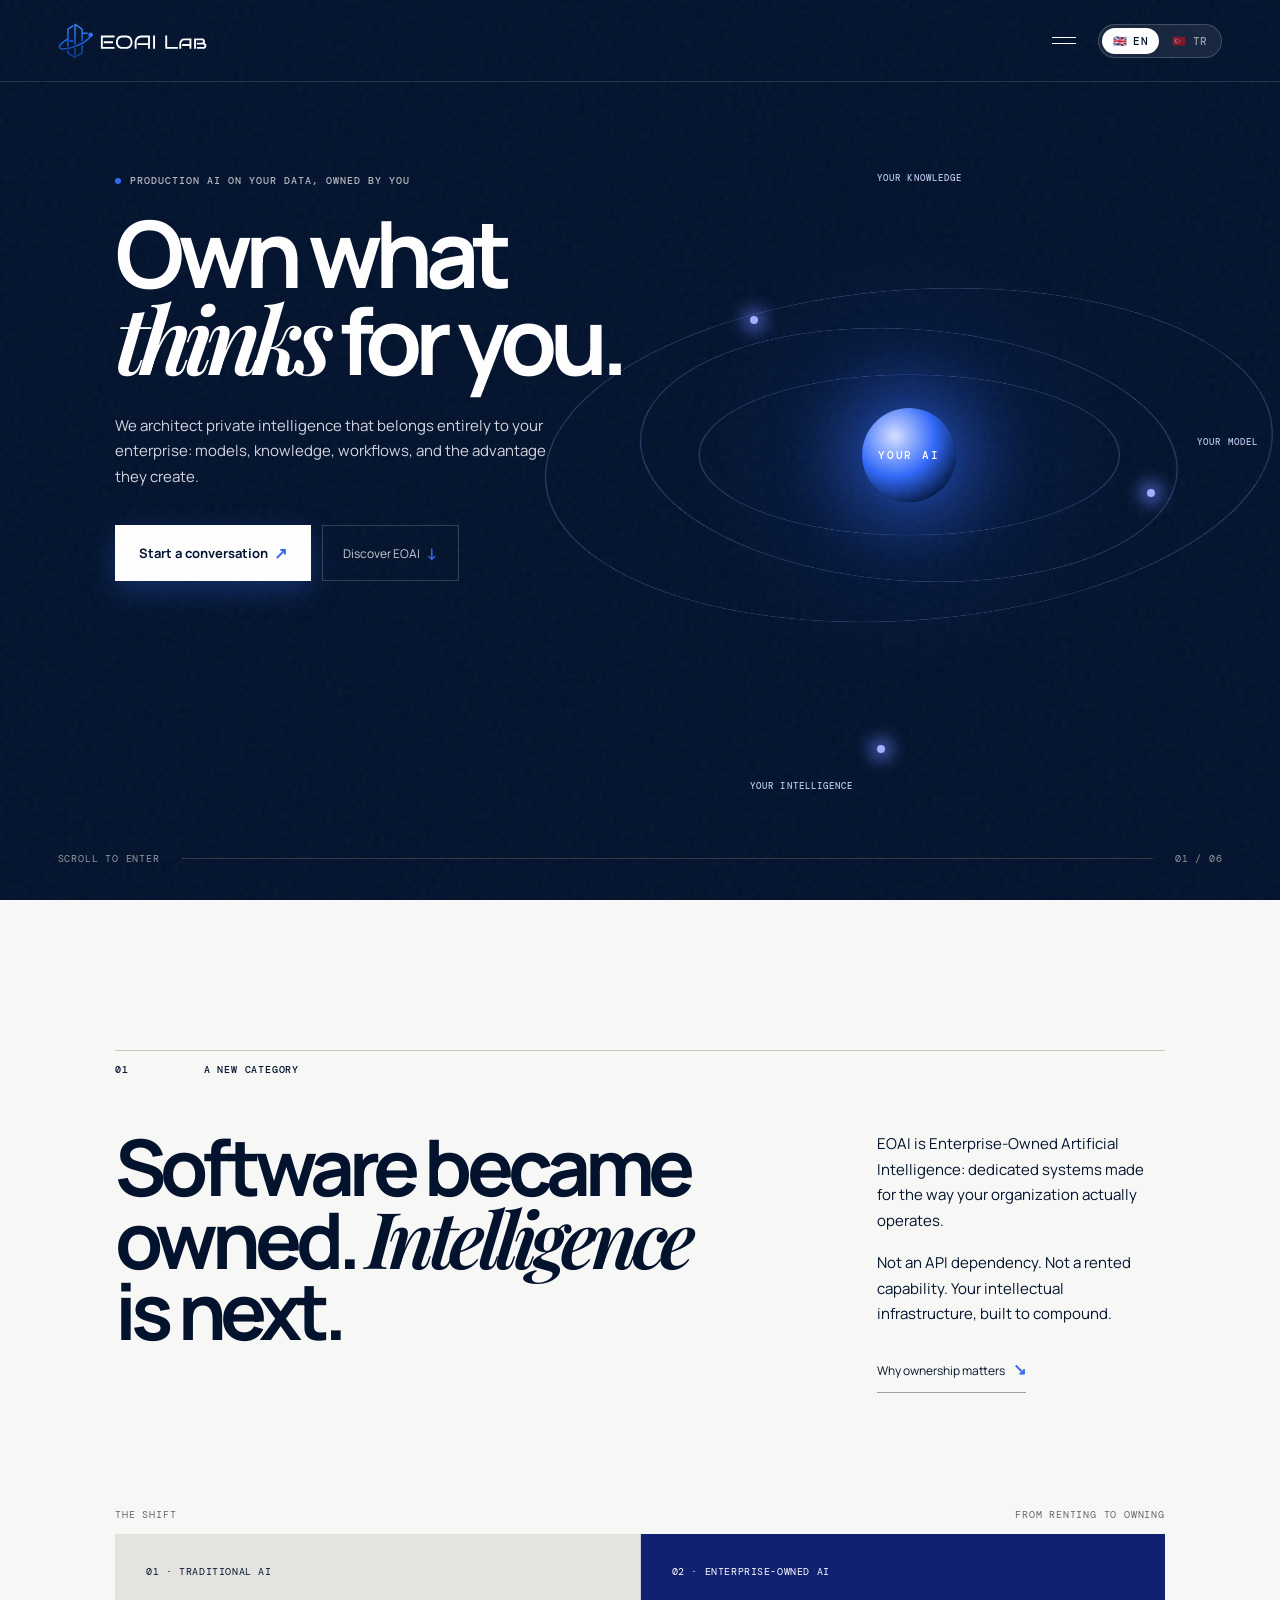
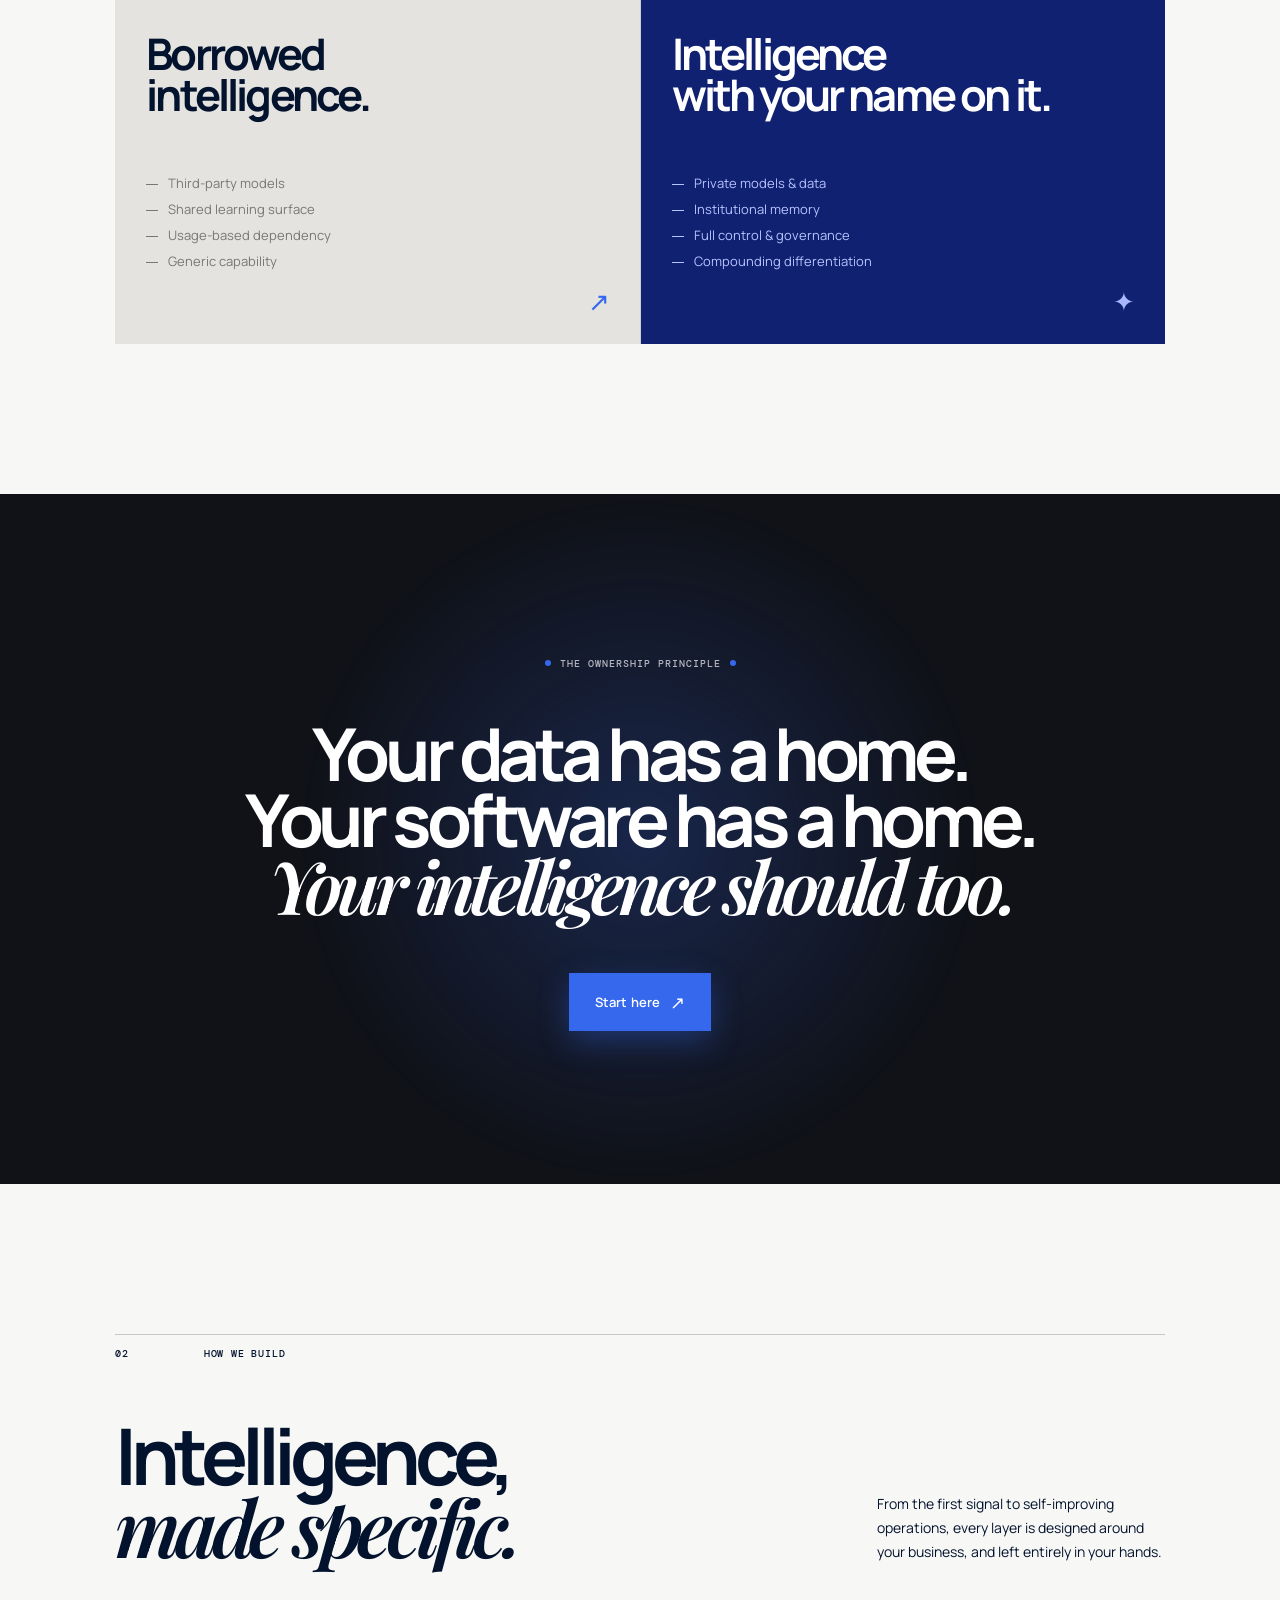
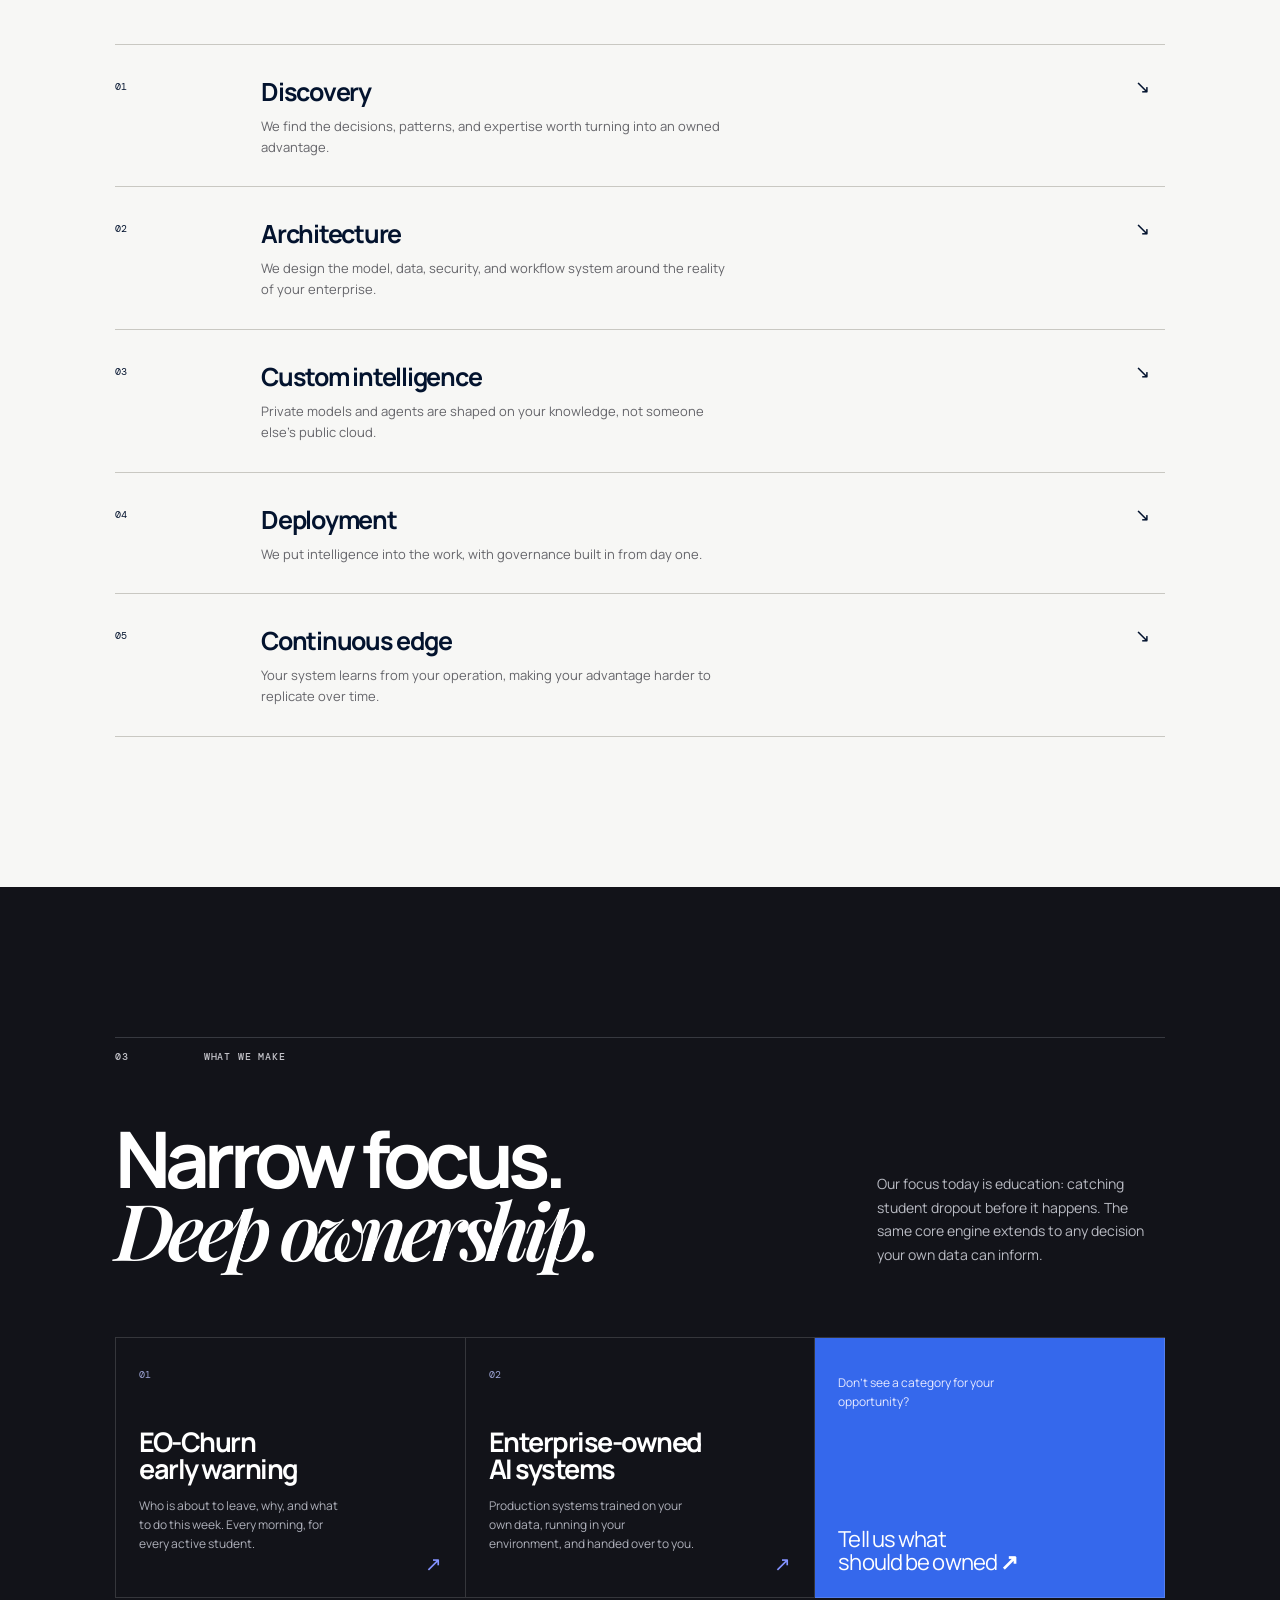
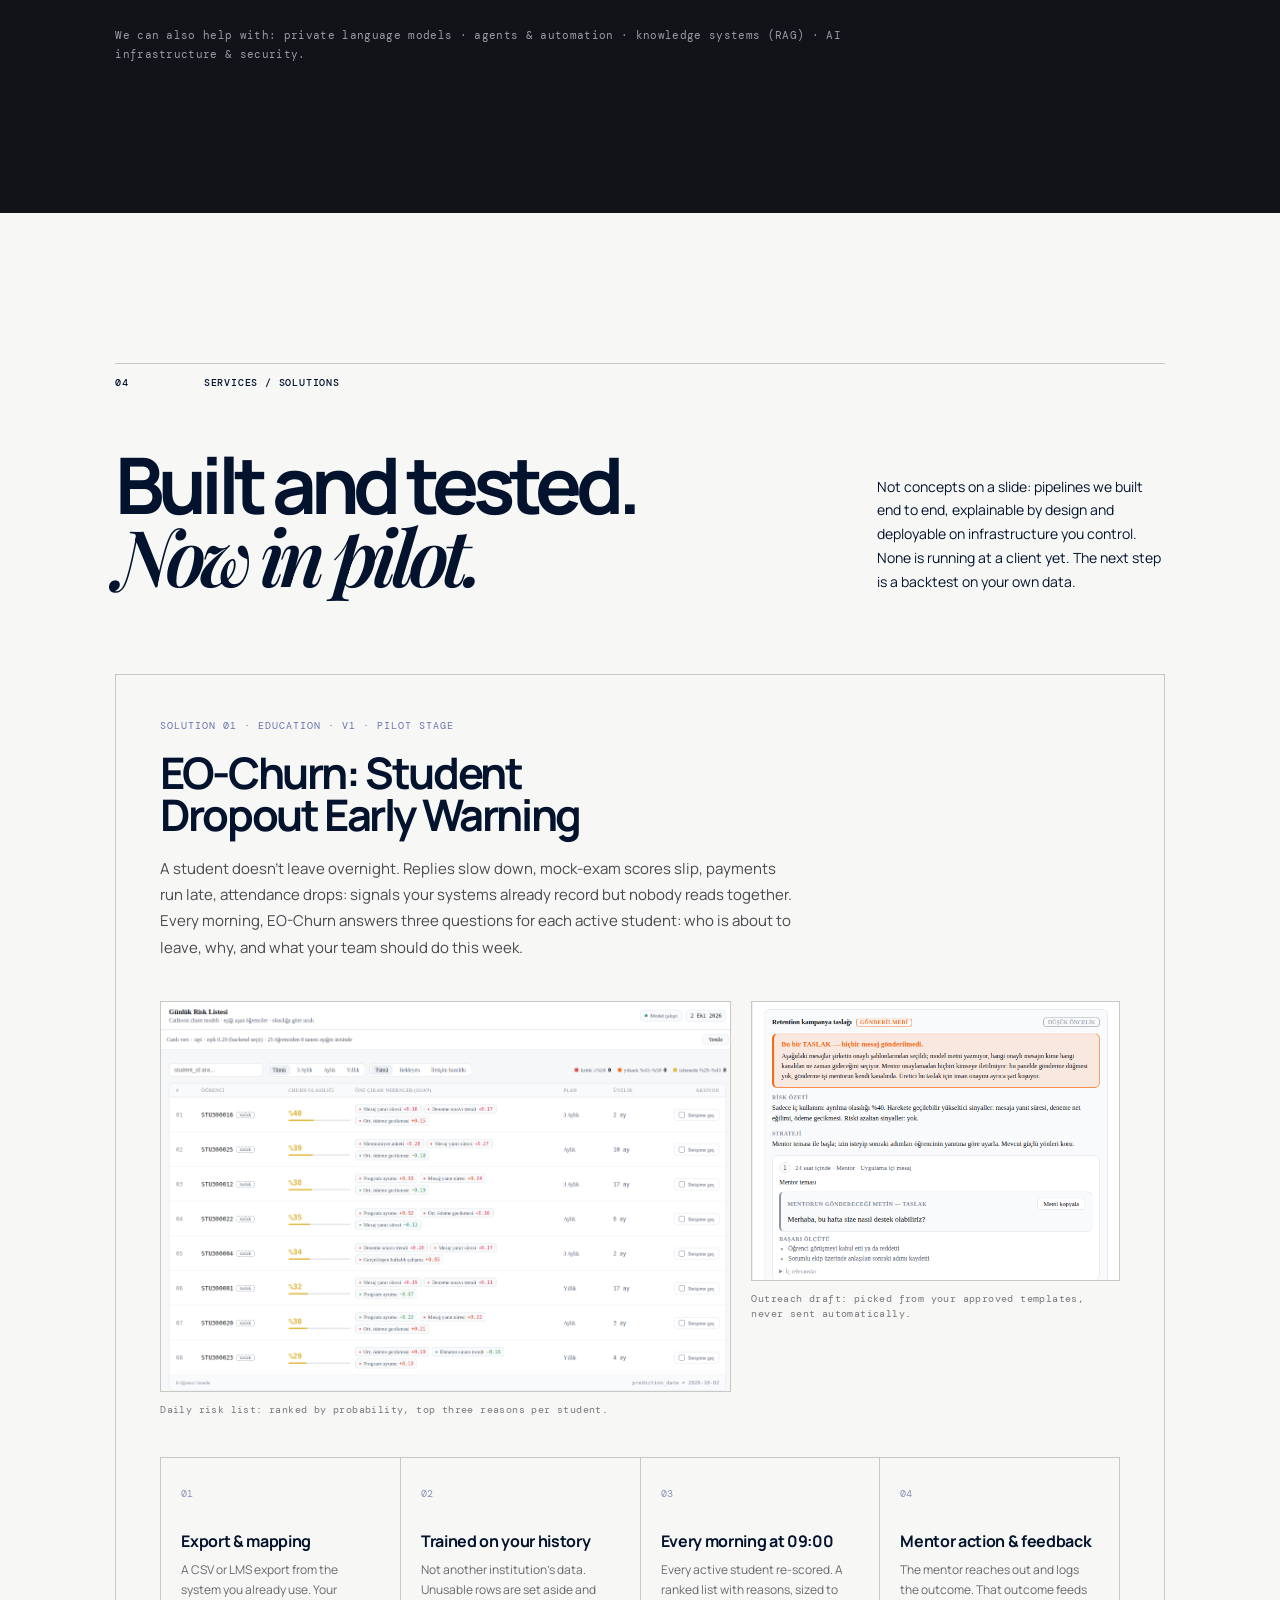
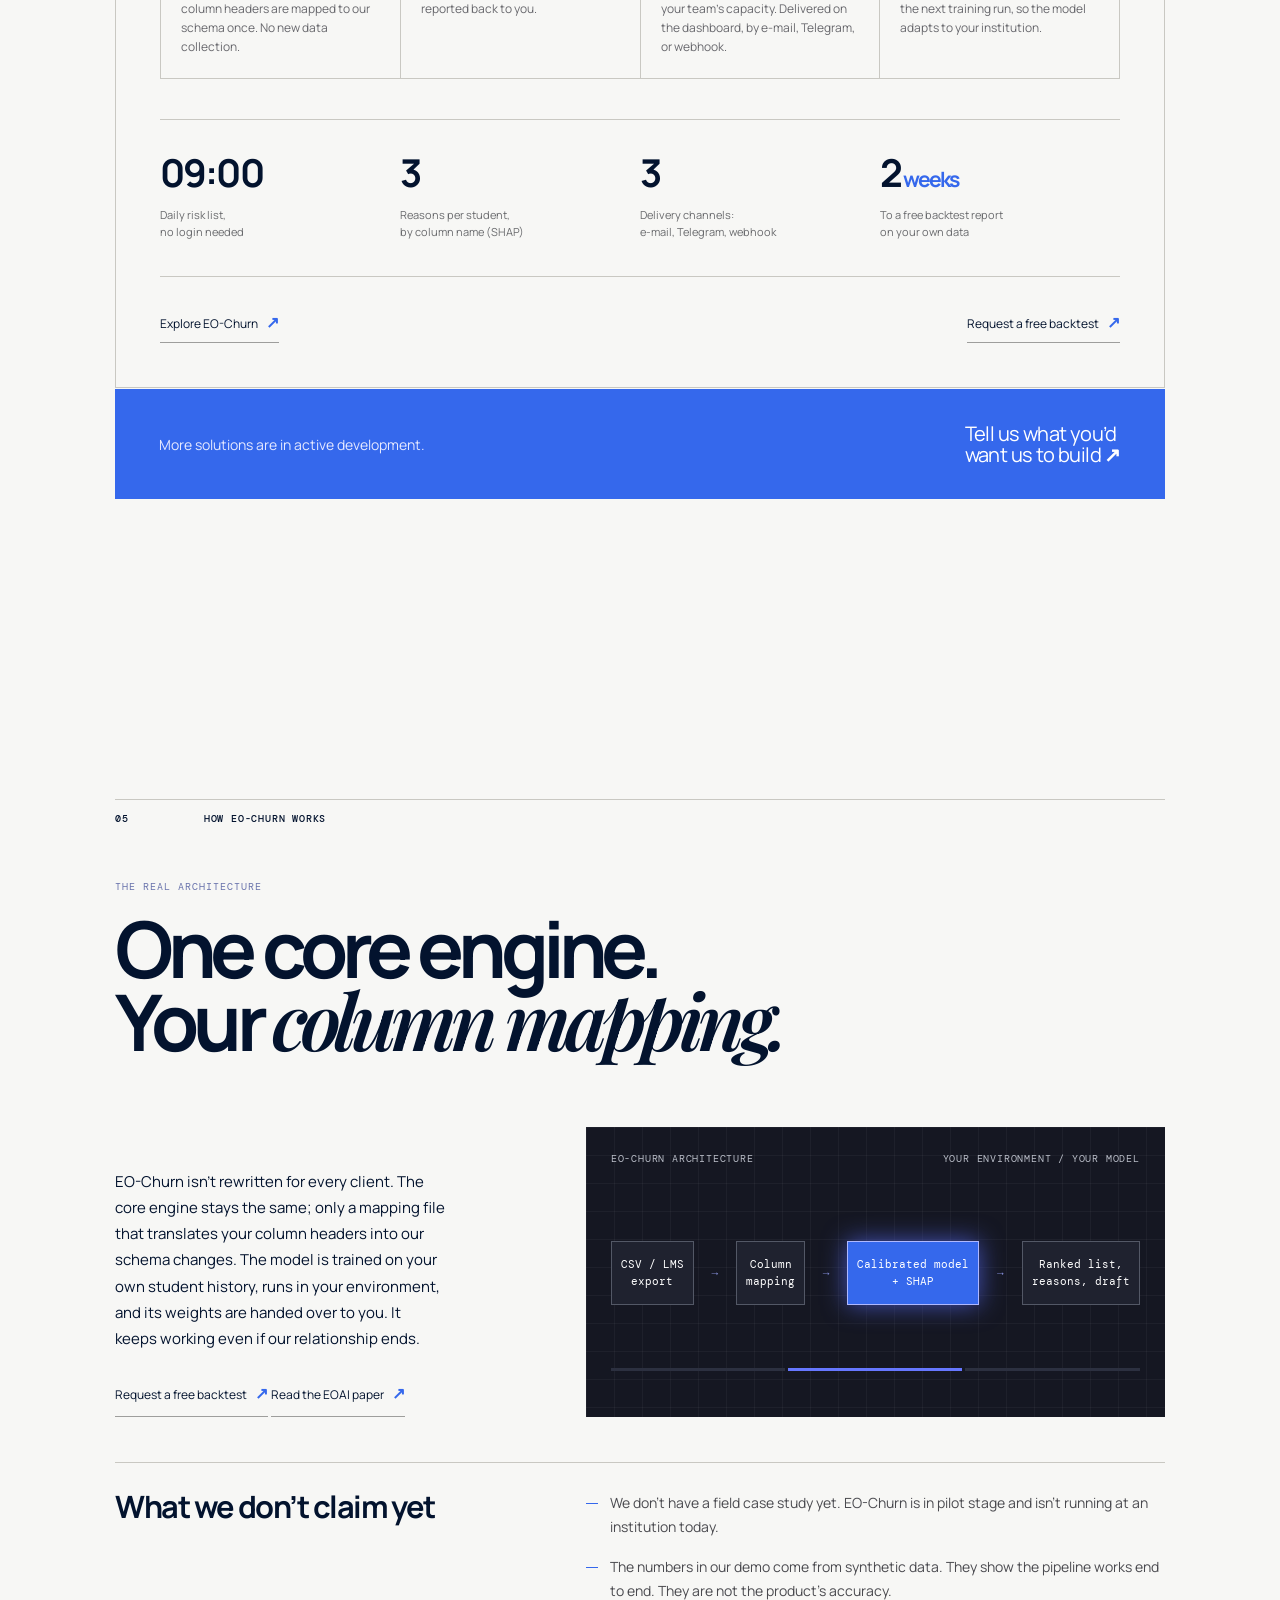
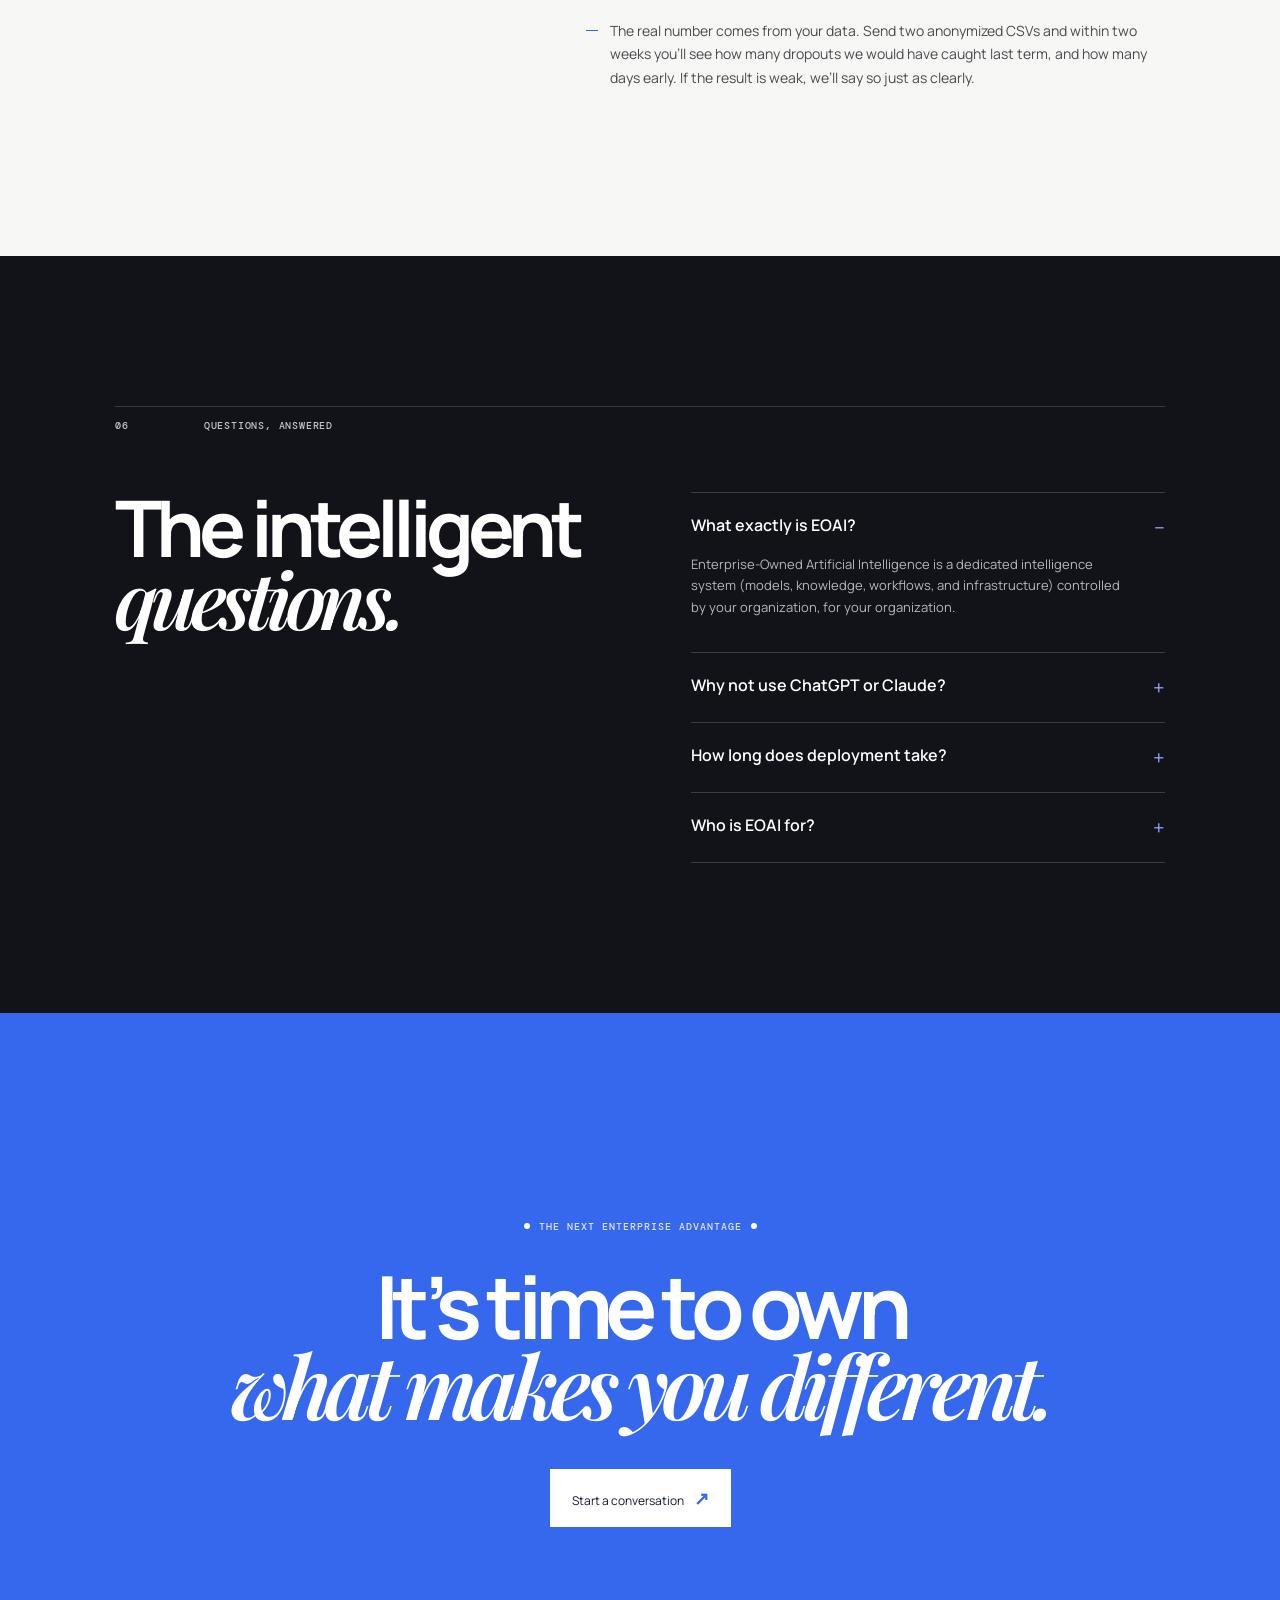
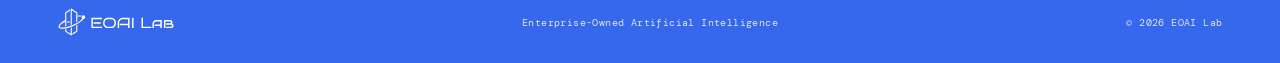
==== commit 4c3dc7c8: "Make the mobile menu work The hamburger button had no handler, so on phones the nav was unreachable." ====
--- a/public/index.html
+++ b/public/index.html
@@ -29,10 +29,10 @@
     <header class="nav">
       <a class="brand" href="#top" data-i18n-aria-label="nav.brandAria" aria-label="EOAI Lab home"
         ><img src="logos/eoai-wordmark.svg" alt="EOAI Lab" width="1576" height="380" /></a
-      ><button class="menu" data-i18n-aria-label="nav.menuAria" aria-label="Open navigation" aria-expanded="false">
+      ><button class="menu" data-i18n-aria-label="nav.menuAria" aria-label="Open navigation" aria-expanded="false" aria-controls="site-nav">
         <i></i><i></i>
       </button>
-      <nav>
+      <nav id="site-nav">
         <a href="#eoai">EOAI</a><a href="eo-churn.html" data-i18n="nav.eoChurn">EO-Churn</a
         ><a href="#services" data-i18n="nav.capabilities">Capabilities</a
         ><a href="#solutions" data-i18n="nav.solutions">Solutions</a
--- a/public/styles.css
+++ b/public/styles.css
@@ -27,3 +27,6 @@
 .next-steps{margin-top:45px}.next-steps p{margin-top:18px;font-size:14px;line-height:1.6;color:#3d3e44}
 @media(max-width:750px){.product-hero .hero-copy{width:100%}.hero-shot{position:relative;right:auto;top:auto;width:100%;transform:none;margin-top:44px}.product-hero{padding-bottom:60px;min-height:0}.solution-flow.cols-3{grid-template-columns:1fr}.endpoints dl{grid-template-columns:1fr;gap:4px}.endpoints dd{margin-bottom:12px}}
 .service-cta a span{font:inherit;color:inherit}
+@media(max-width:1300px){.menu{display:grid;gap:5px;background:transparent;border:0;margin-left:auto;position:relative;z-index:2;padding:10px 6px;margin-right:-6px;cursor:pointer}.menu i{height:1px;width:24px;background:#fff}.nav-cta{display:none}.menu i{transition:transform .3s ease}.nav-open .menu i:first-child{transform:translateY(3px) rotate(45deg)}.nav-open .menu i:last-child{transform:translateY(-3px) rotate(-45deg)}.nav .brand,.nav .lang-toggle{position:relative;z-index:2}.nav nav{display:flex;position:fixed;inset:0;z-index:1;flex-direction:column;justify-content:center;gap:0;margin:0;padding:96px 7vw 120px;background:var(--ink);font:600 30px/1.1 Manrope,Arial,sans-serif;letter-spacing:-.03em;text-transform:none;opacity:0;visibility:hidden;transform:translateY(-8px);transition:opacity .3s ease,transform .3s ease,visibility .3s}.nav nav a{padding:15px 0;border-bottom:1px solid rgba(255,255,255,.1);opacity:1}.nav nav a.active{color:#9db8ff}.nav-open nav{opacity:1;visibility:visible;transform:none}.nav-open .nav-cta{display:flex;justify-content:center;align-items:center;position:fixed;z-index:1;left:7vw;right:7vw;bottom:32px;padding:17px 20px;background:#fff;color:var(--ink);font-size:14px;font-weight:700;opacity:1}body.menu-open{overflow:hidden}}
+@media(max-width:1300px) and (prefers-reduced-motion:reduce){.nav nav,.menu i{transition:none}}
+body.menu-open .to-top{display:none}
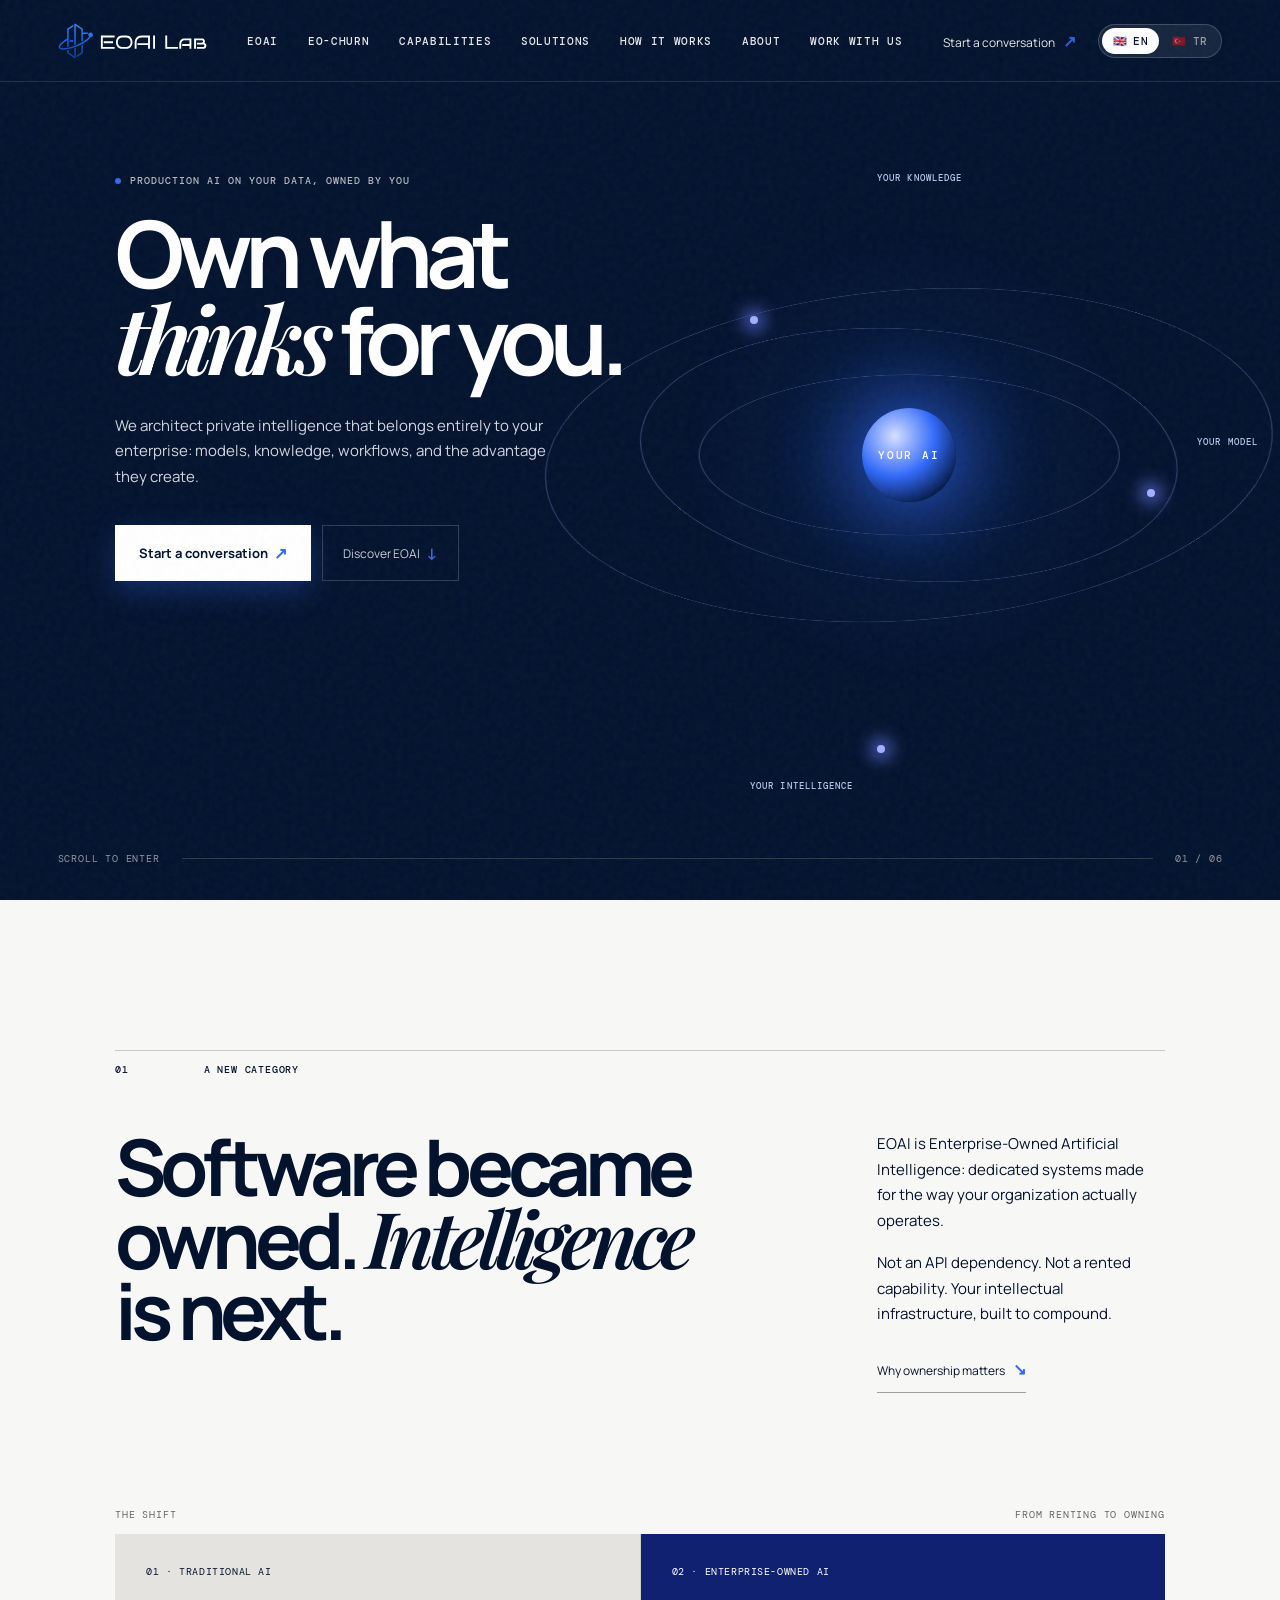
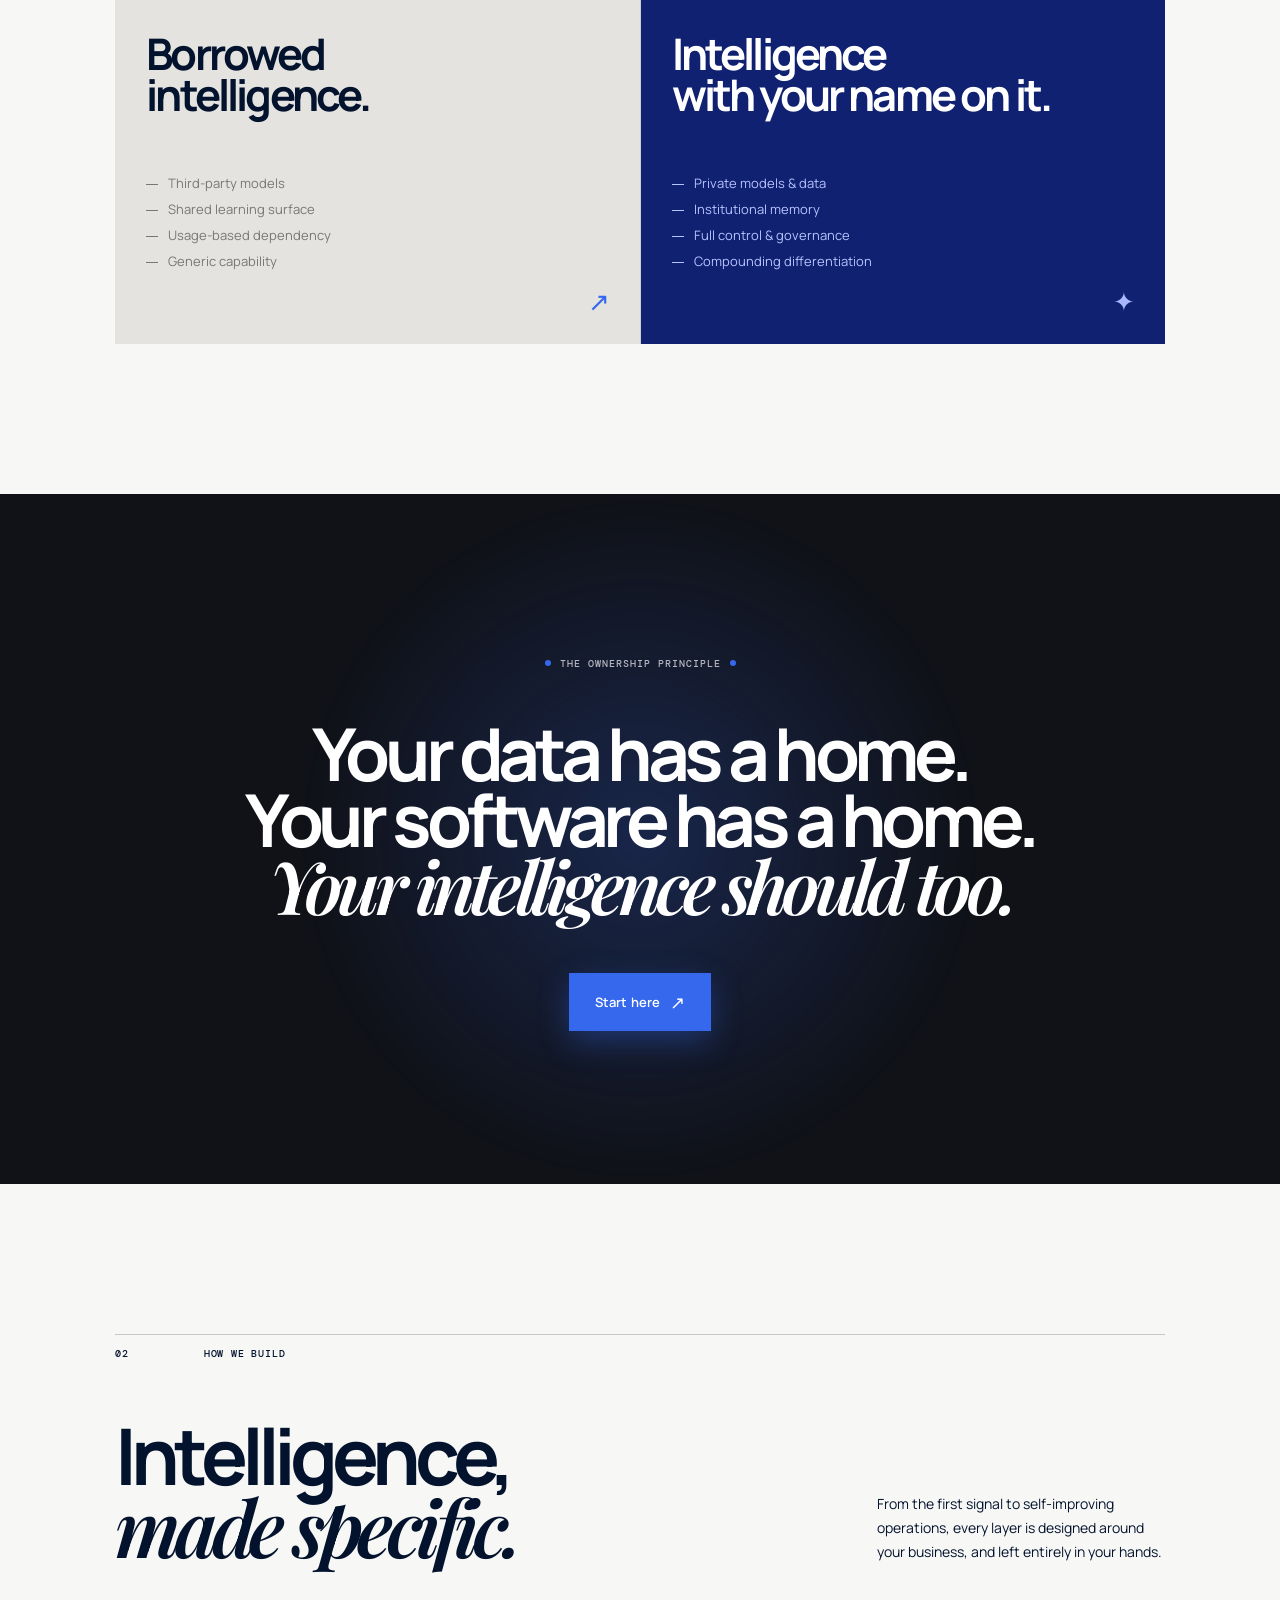
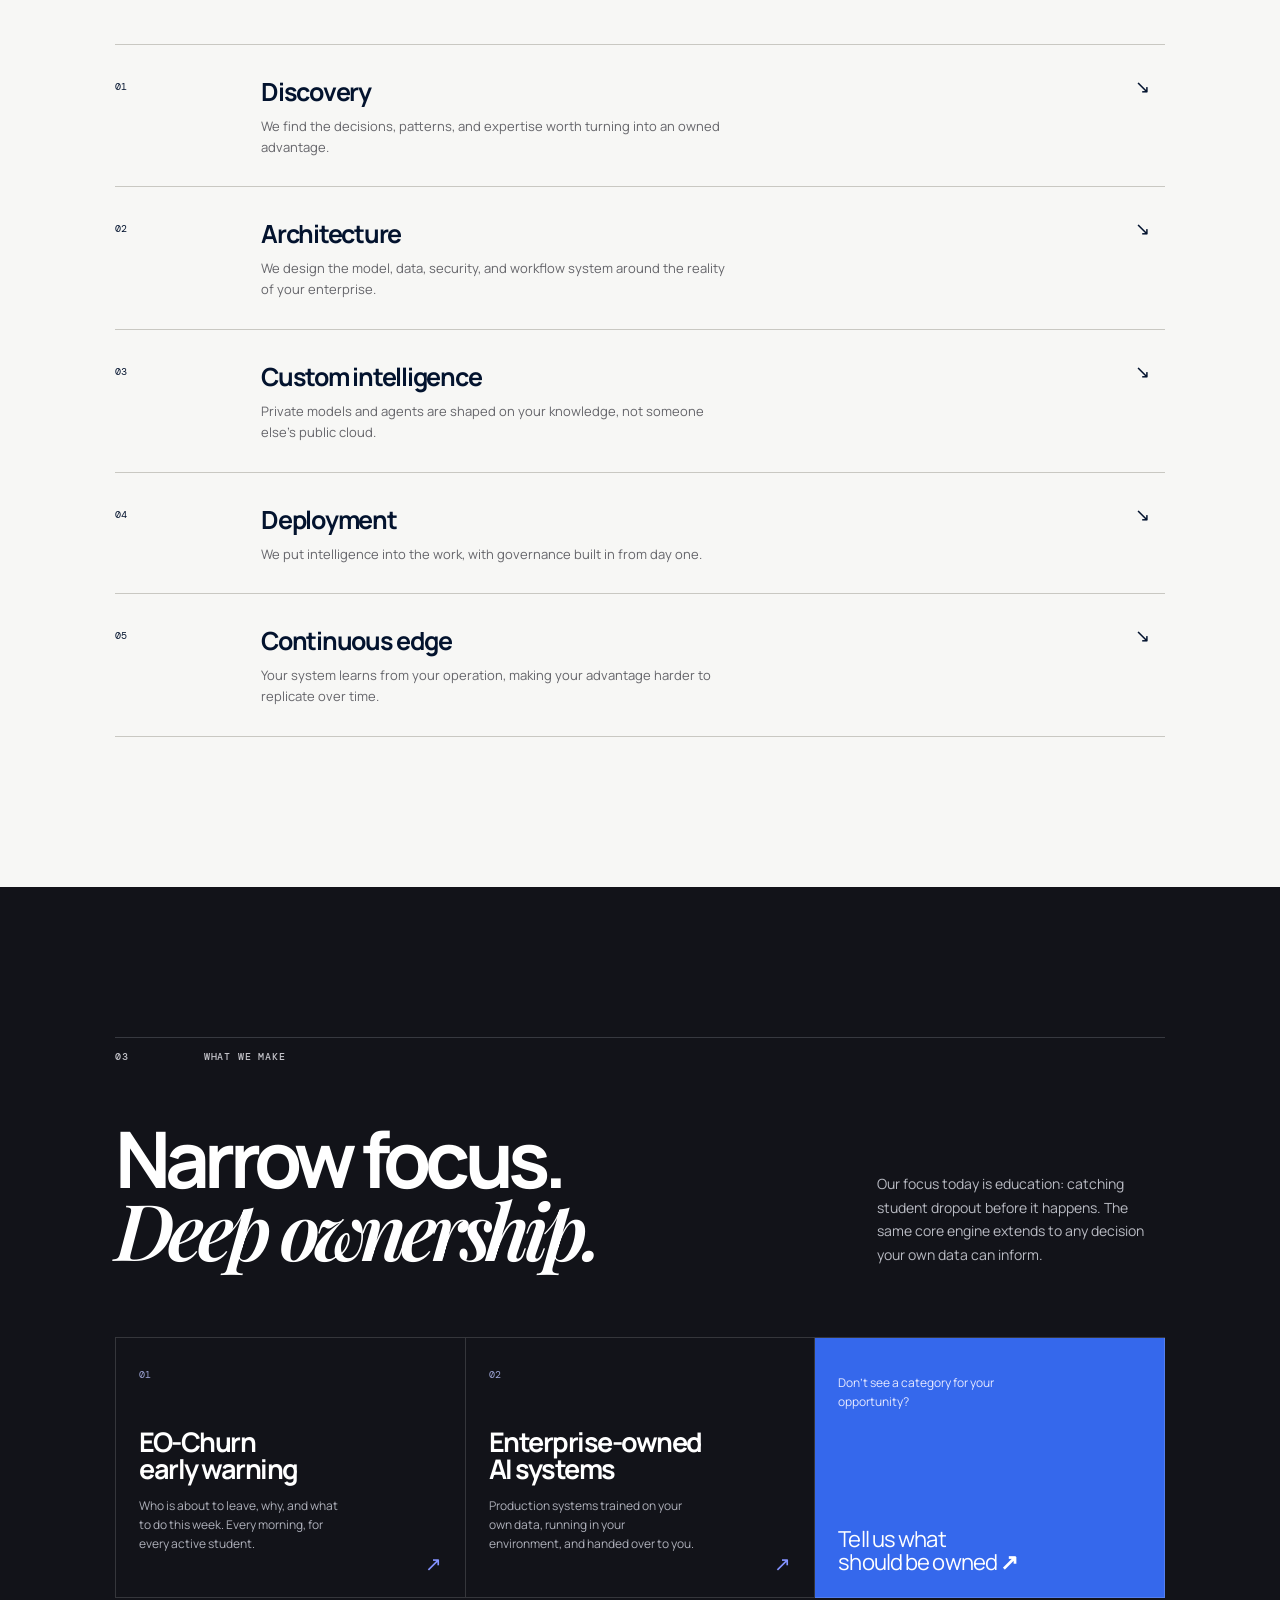
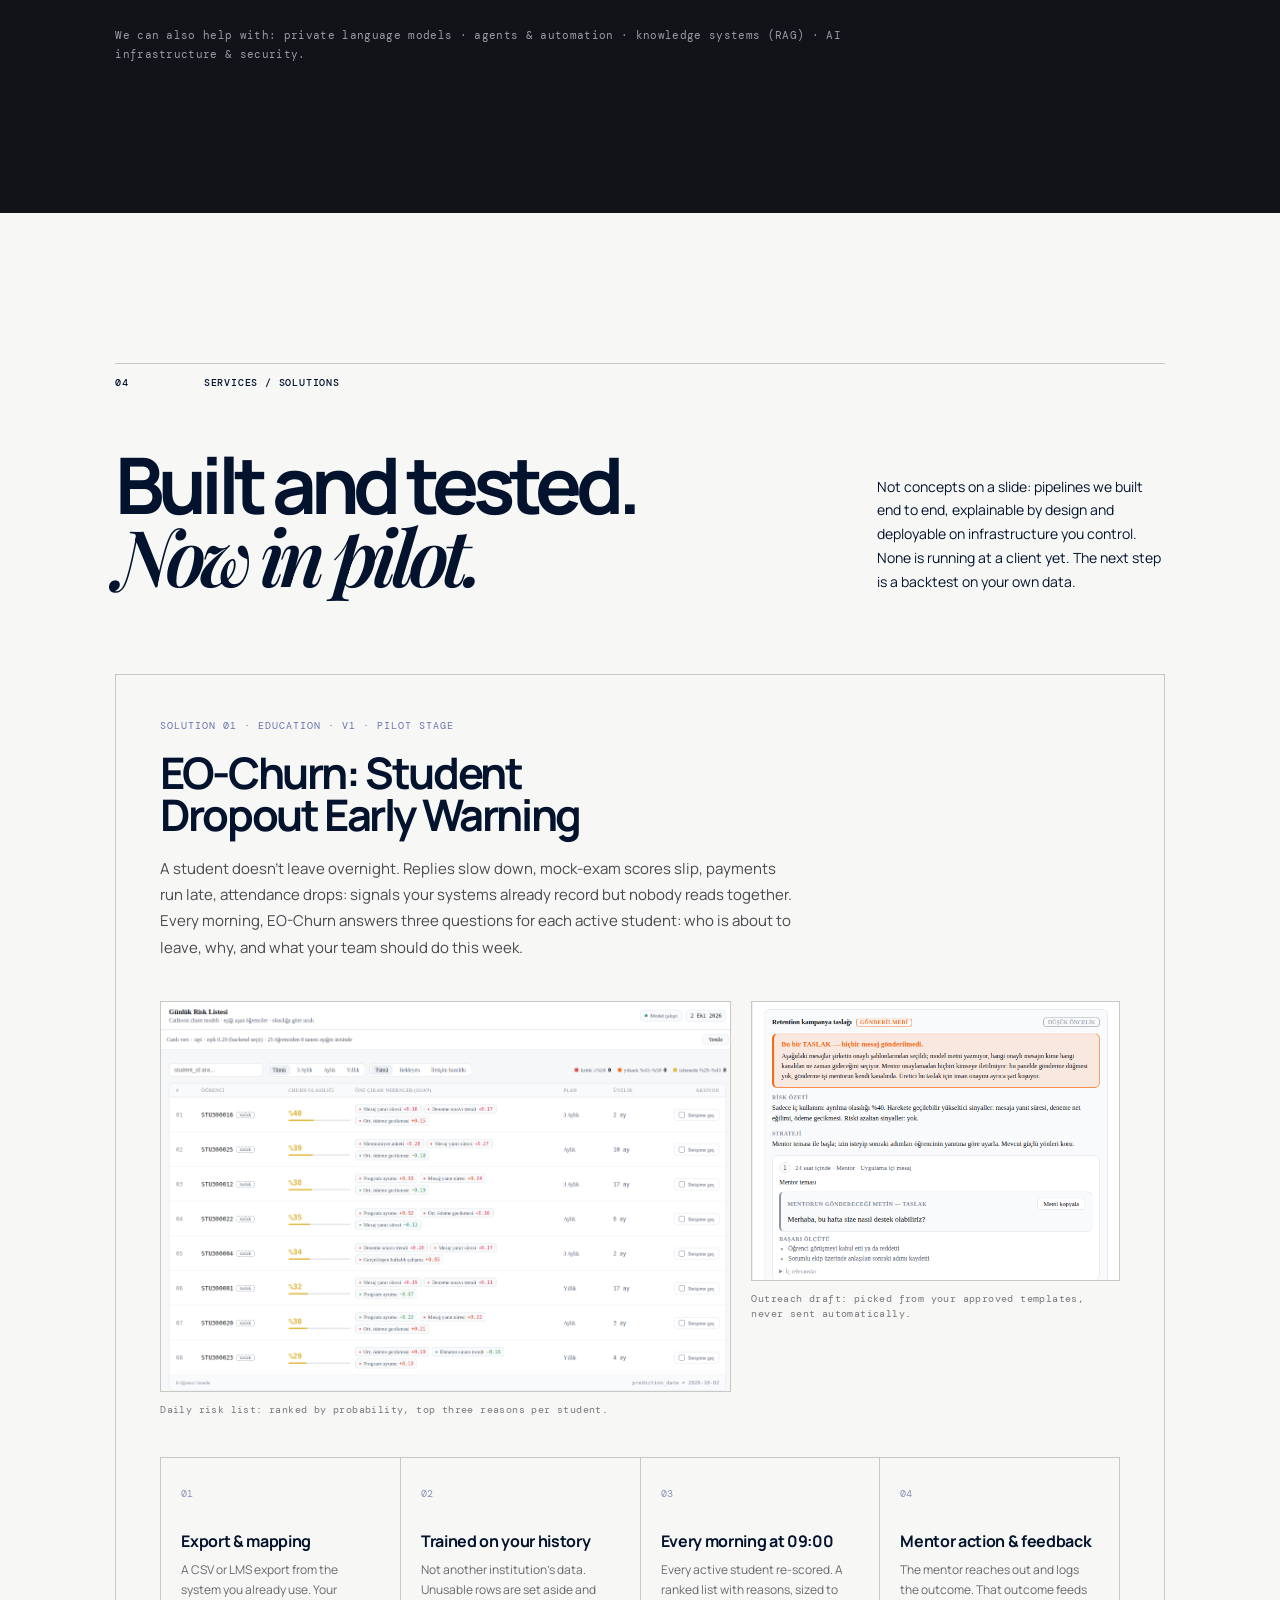
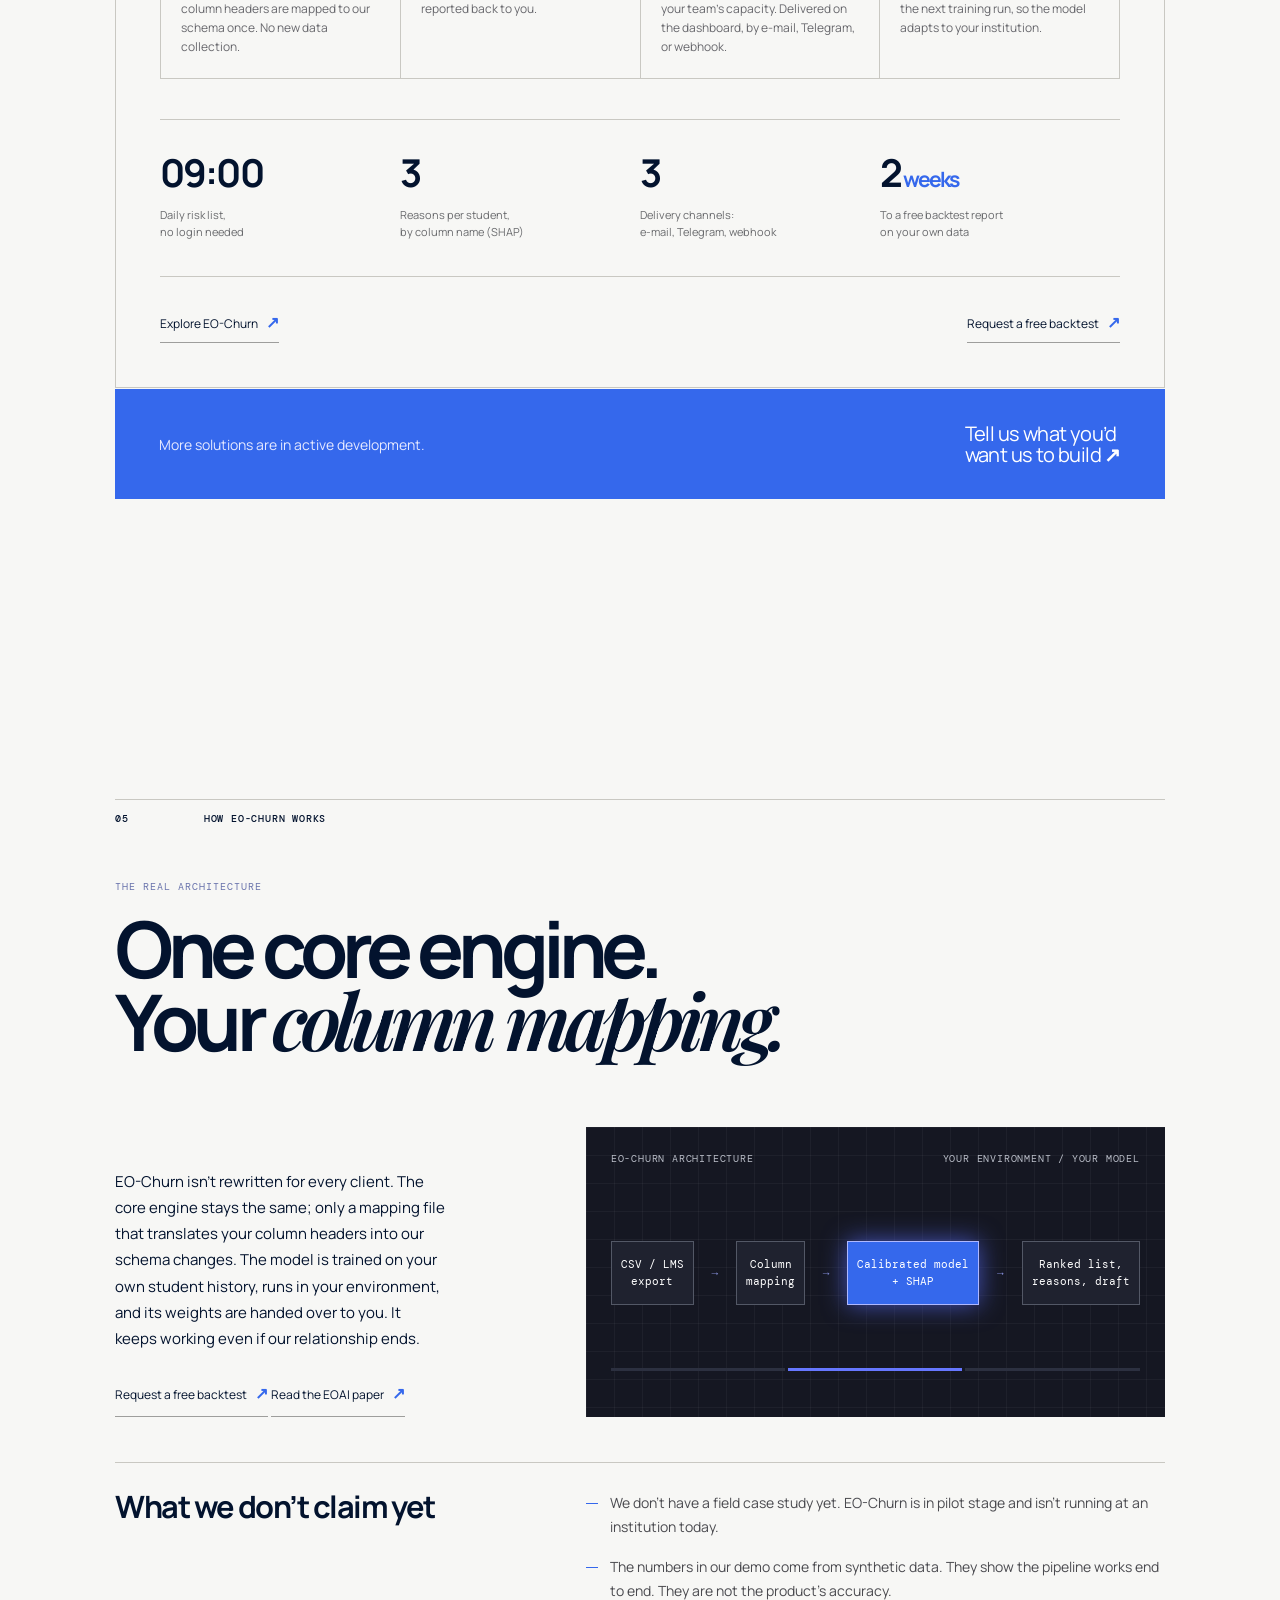
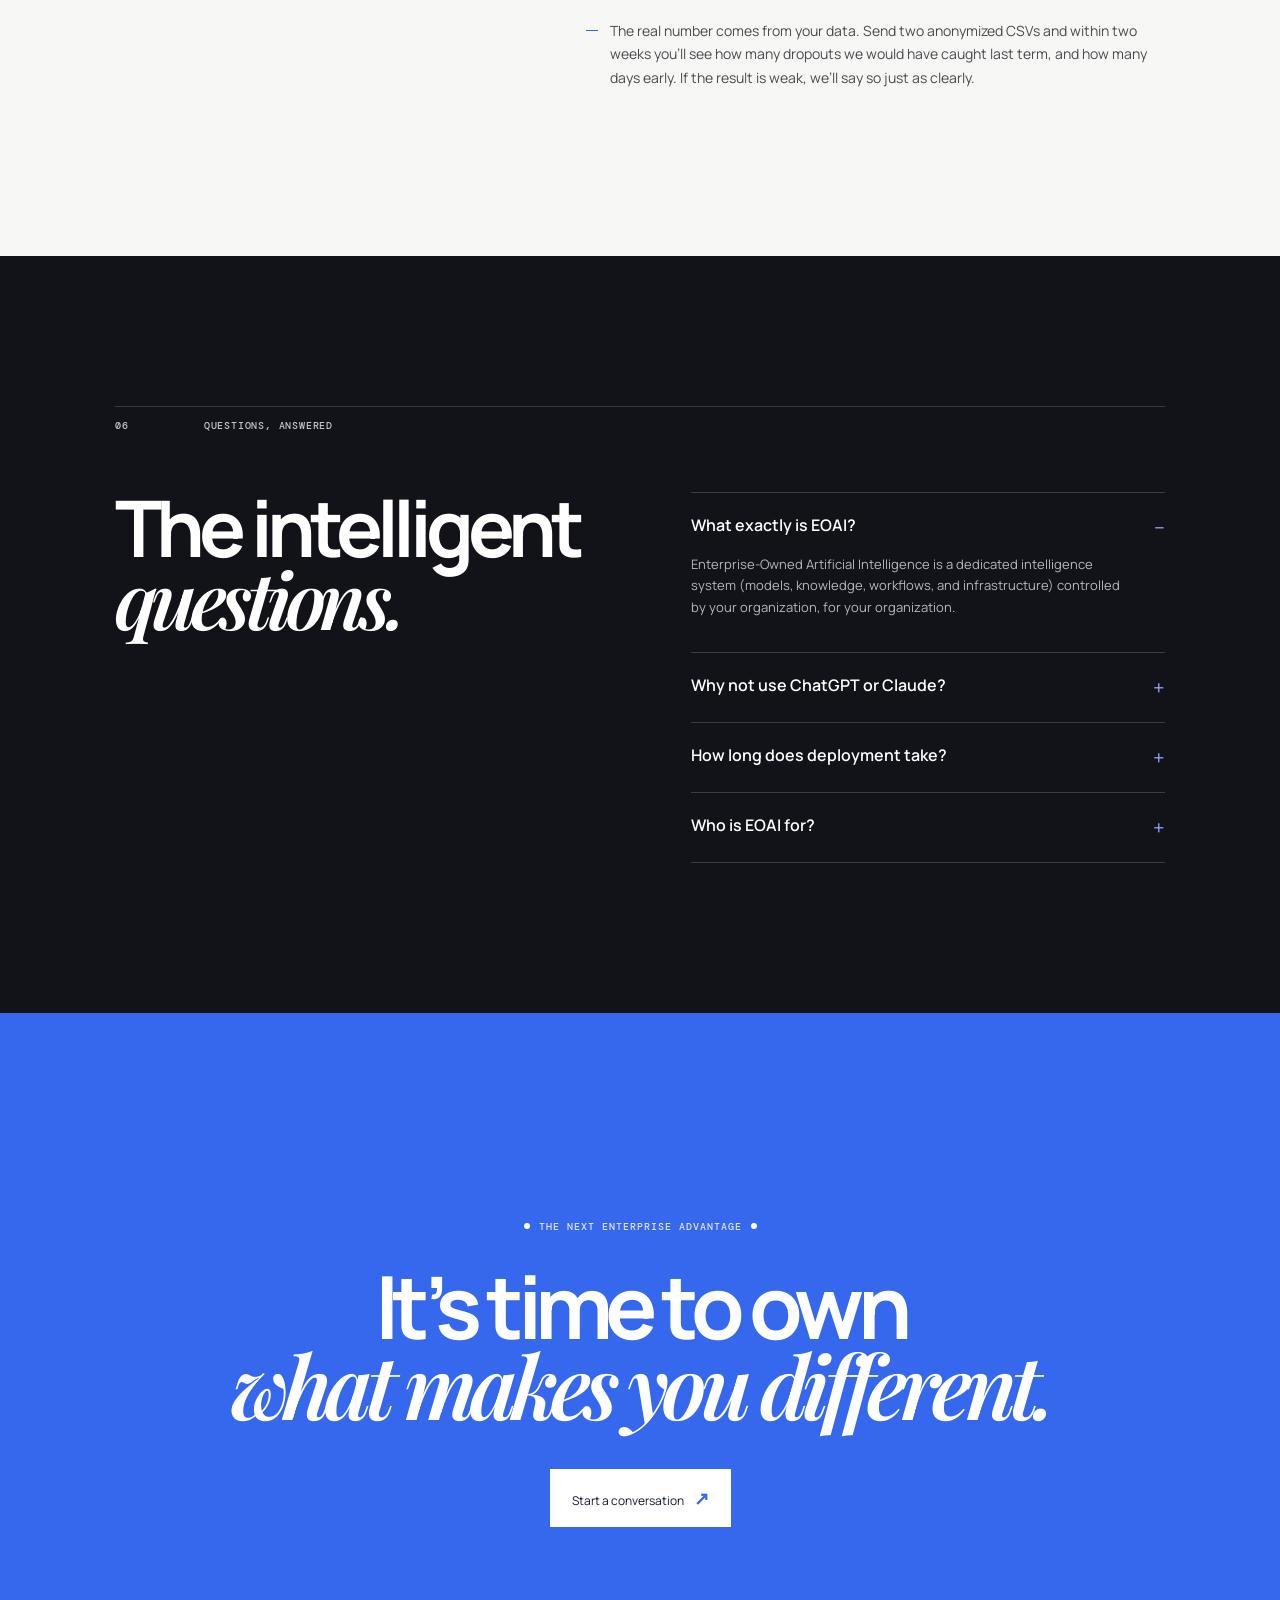
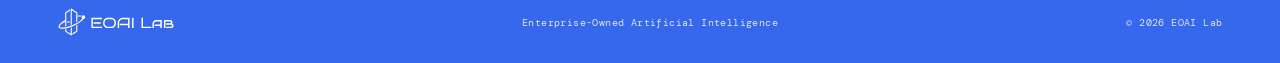
==== commit e8011ee1: "Merge pull request #4 from RezaOfficial0/hot-fix/delete-page Add EO-Churn product page and trim the " ====
--- a/public/index.html
+++ b/public/index.html
@@ -29,10 +29,10 @@
     <header class="nav">
       <a class="brand" href="#top" data-i18n-aria-label="nav.brandAria" aria-label="EOAI Lab home"
         ><img src="logos/eoai-wordmark.svg" alt="EOAI Lab" width="1576" height="380" /></a
-      ><button class="menu" data-i18n-aria-label="nav.menuAria" aria-label="Open navigation" aria-expanded="false" aria-controls="site-nav">
+      ><button class="menu" data-i18n-aria-label="nav.menuAria" aria-label="Open navigation" aria-expanded="false">
         <i></i><i></i>
       </button>
-      <nav id="site-nav">
+      <nav>
         <a href="#eoai">EOAI</a><a href="eo-churn.html" data-i18n="nav.eoChurn">EO-Churn</a
         ><a href="#services" data-i18n="nav.capabilities">Capabilities</a
         ><a href="#solutions" data-i18n="nav.solutions">Solutions</a
--- a/public/styles.css
+++ b/public/styles.css
@@ -27,6 +27,3 @@
 .next-steps{margin-top:45px}.next-steps p{margin-top:18px;font-size:14px;line-height:1.6;color:#3d3e44}
 @media(max-width:750px){.product-hero .hero-copy{width:100%}.hero-shot{position:relative;right:auto;top:auto;width:100%;transform:none;margin-top:44px}.product-hero{padding-bottom:60px;min-height:0}.solution-flow.cols-3{grid-template-columns:1fr}.endpoints dl{grid-template-columns:1fr;gap:4px}.endpoints dd{margin-bottom:12px}}
 .service-cta a span{font:inherit;color:inherit}
-@media(max-width:1300px){.menu{display:grid;gap:5px;background:transparent;border:0;margin-left:auto;position:relative;z-index:2;padding:10px 6px;margin-right:-6px;cursor:pointer}.menu i{height:1px;width:24px;background:#fff}.nav-cta{display:none}.menu i{transition:transform .3s ease}.nav-open .menu i:first-child{transform:translateY(3px) rotate(45deg)}.nav-open .menu i:last-child{transform:translateY(-3px) rotate(-45deg)}.nav .brand,.nav .lang-toggle{position:relative;z-index:2}.nav nav{display:flex;position:fixed;inset:0;z-index:1;flex-direction:column;justify-content:center;gap:0;margin:0;padding:96px 7vw 120px;background:var(--ink);font:600 30px/1.1 Manrope,Arial,sans-serif;letter-spacing:-.03em;text-transform:none;opacity:0;visibility:hidden;transform:translateY(-8px);transition:opacity .3s ease,transform .3s ease,visibility .3s}.nav nav a{padding:15px 0;border-bottom:1px solid rgba(255,255,255,.1);opacity:1}.nav nav a.active{color:#9db8ff}.nav-open nav{opacity:1;visibility:visible;transform:none}.nav-open .nav-cta{display:flex;justify-content:center;align-items:center;position:fixed;z-index:1;left:7vw;right:7vw;bottom:32px;padding:17px 20px;background:#fff;color:var(--ink);font-size:14px;font-weight:700;opacity:1}body.menu-open{overflow:hidden}}
-@media(max-width:1300px) and (prefers-reduced-motion:reduce){.nav nav,.menu i{transition:none}}
-body.menu-open .to-top{display:none}
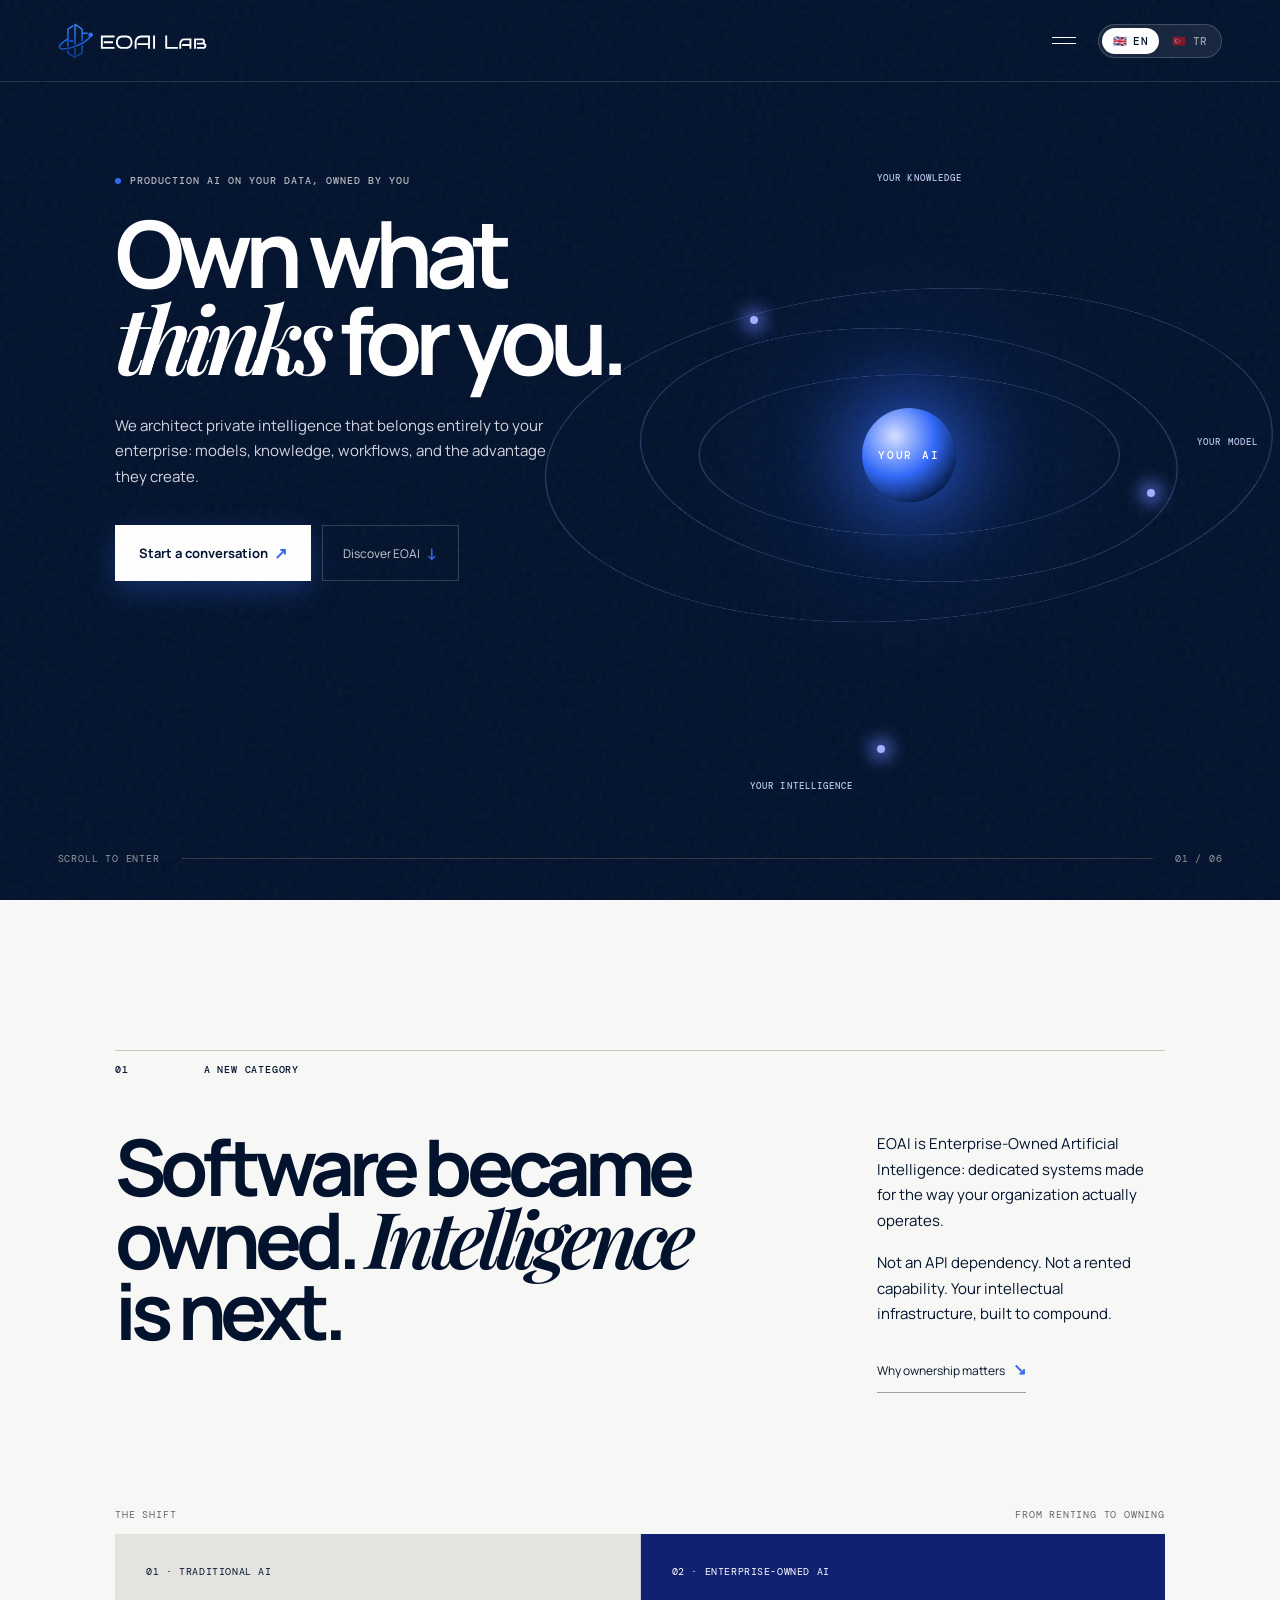
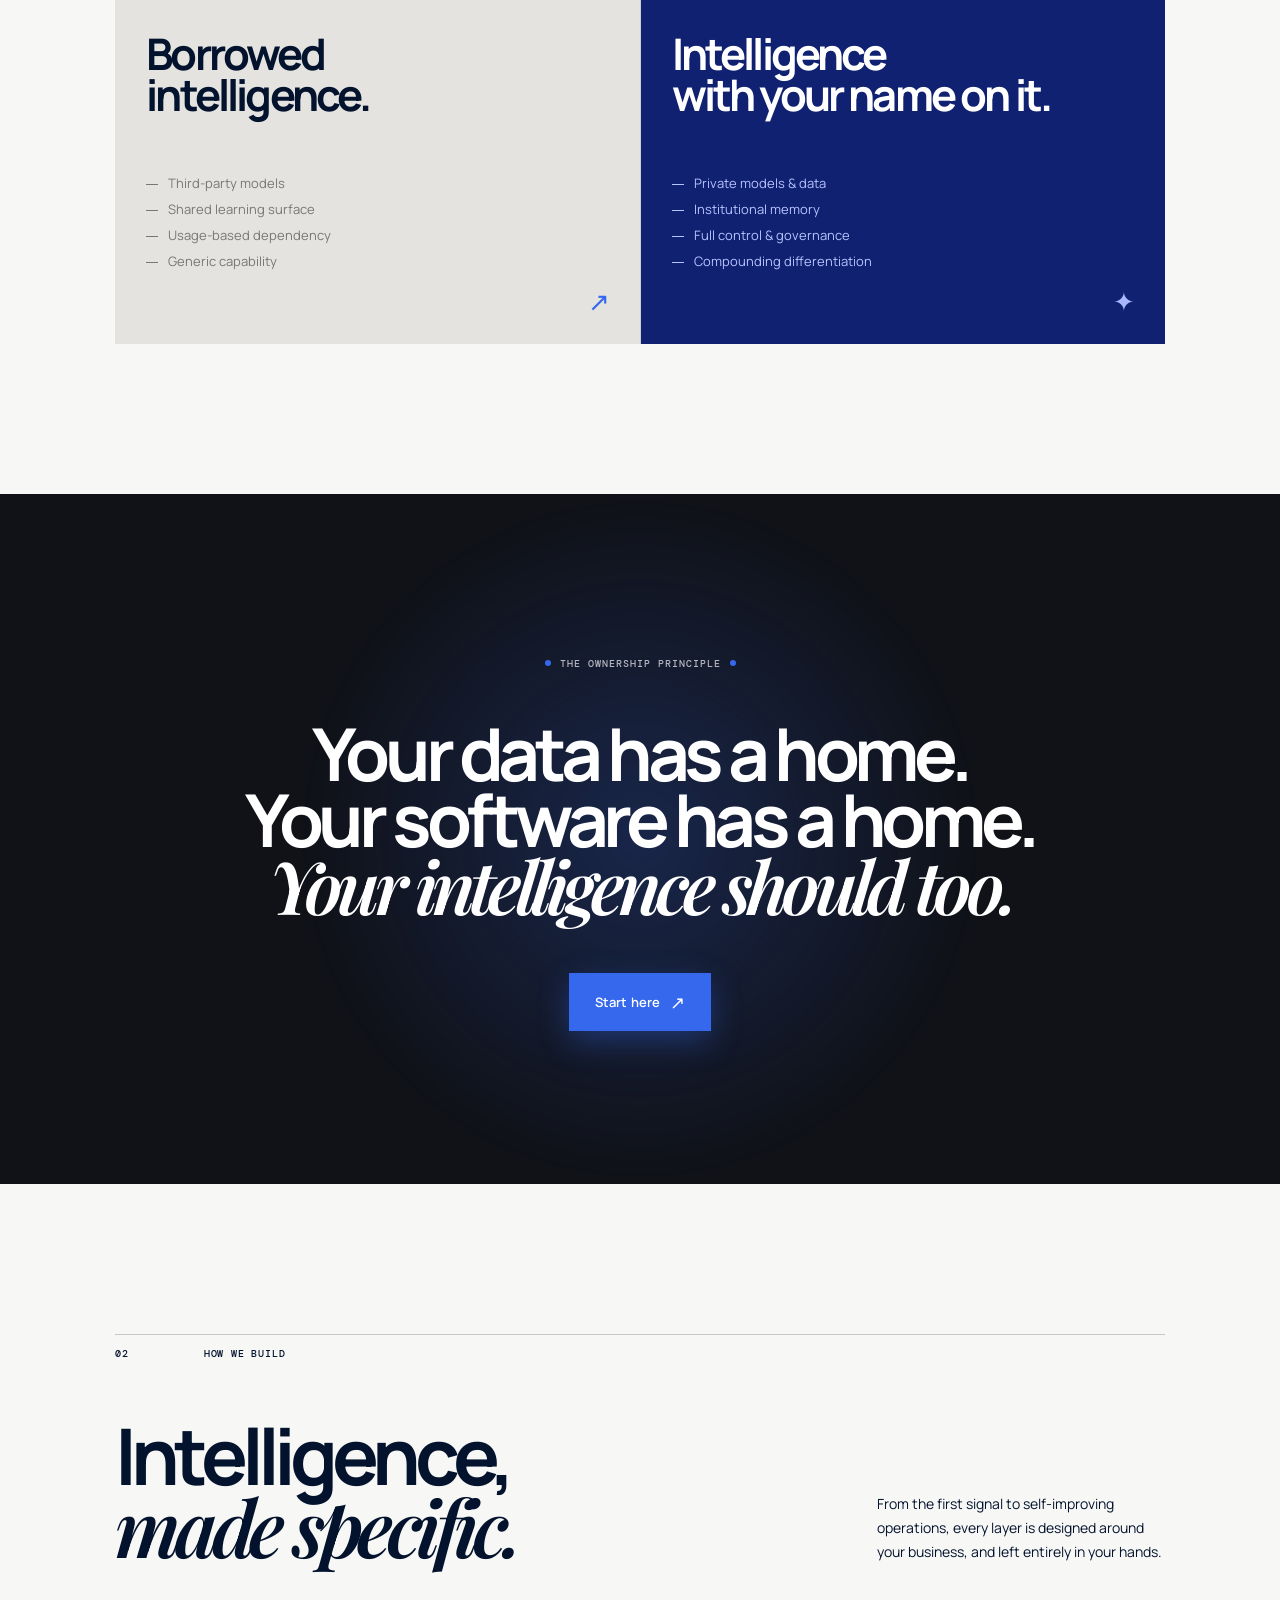
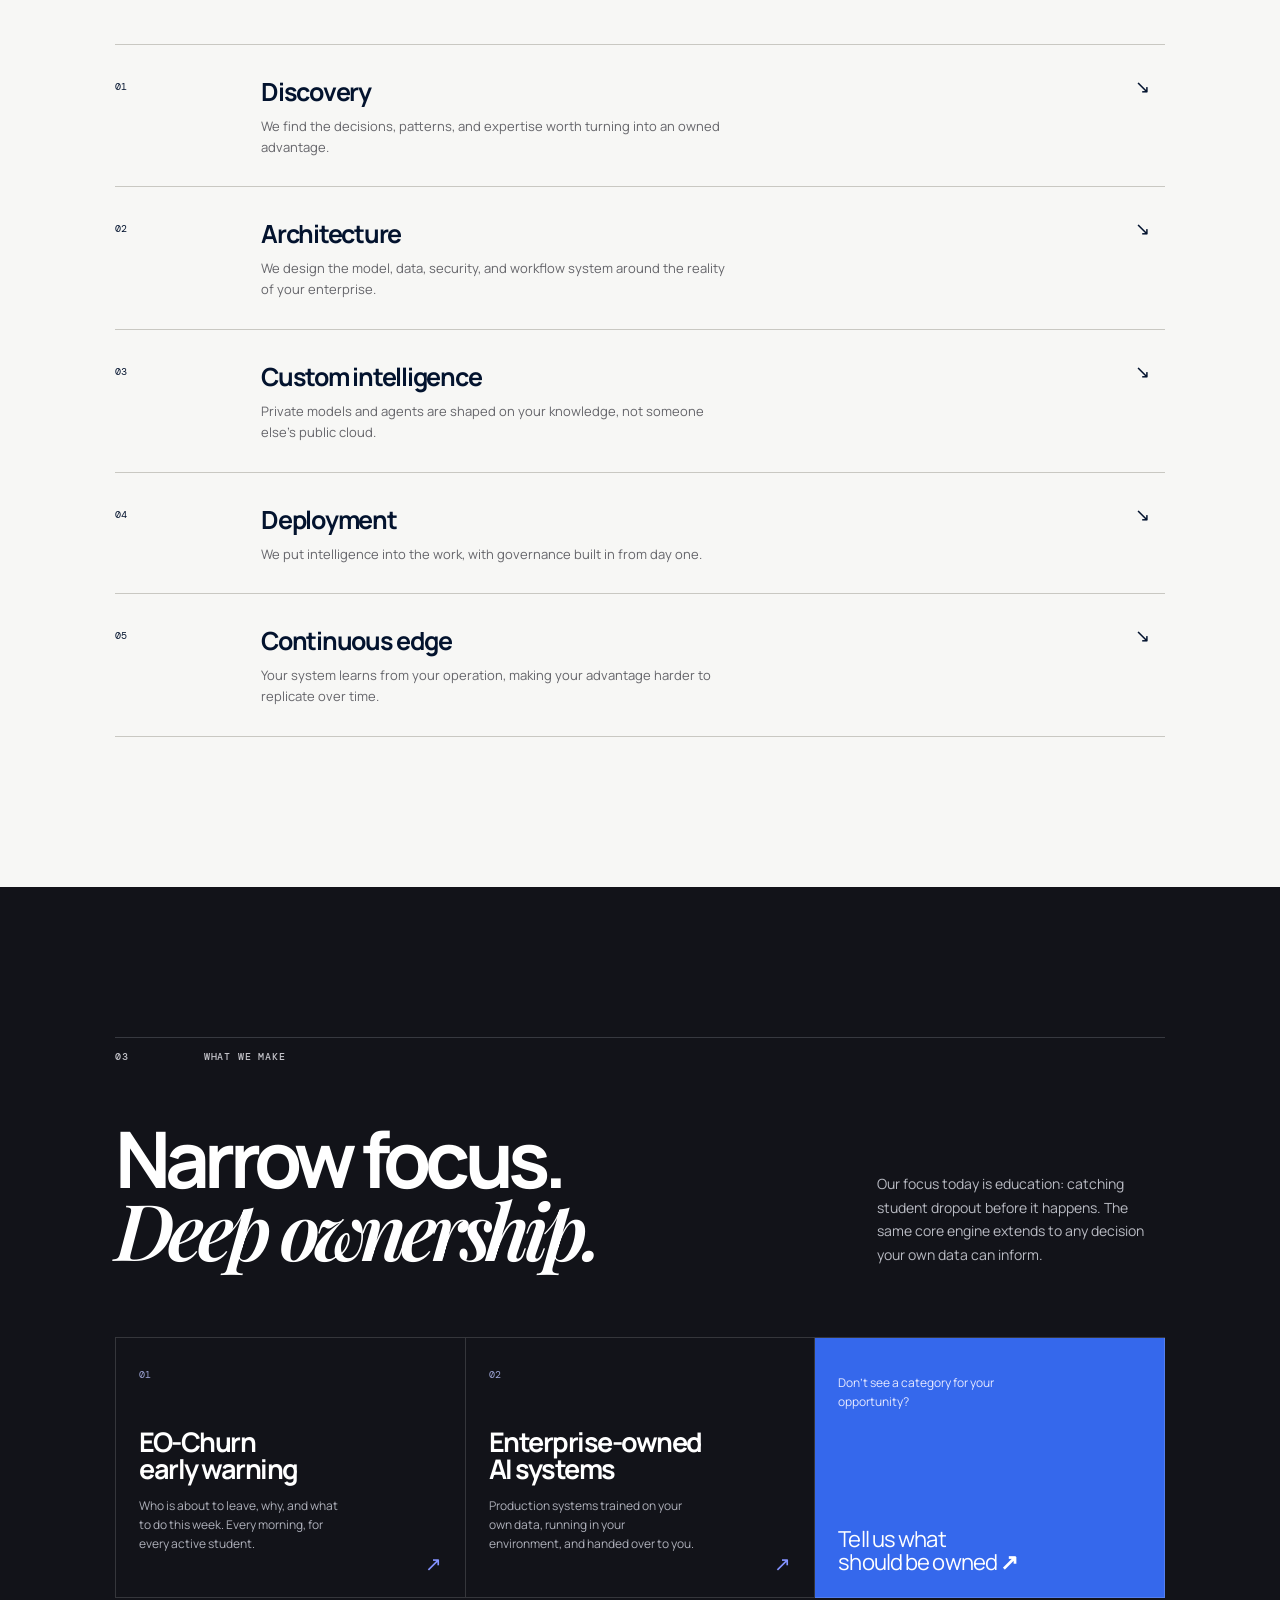
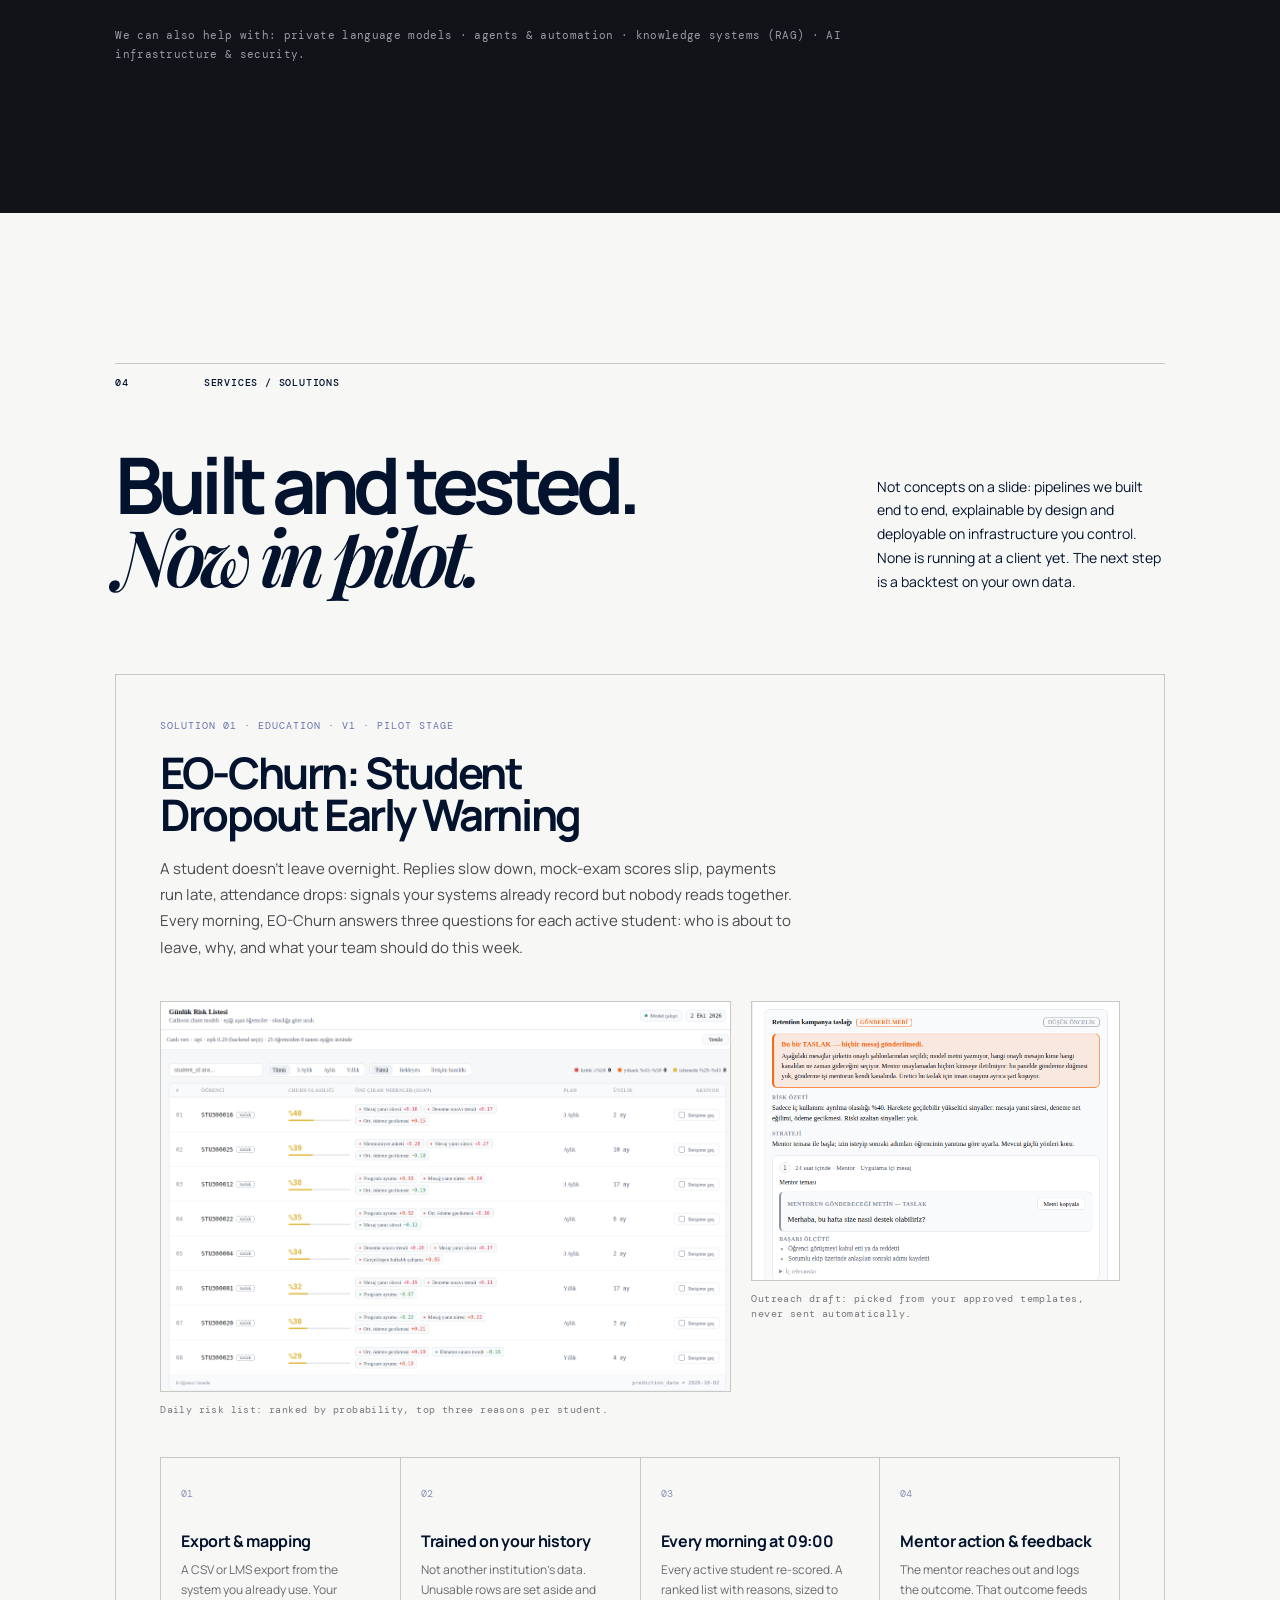
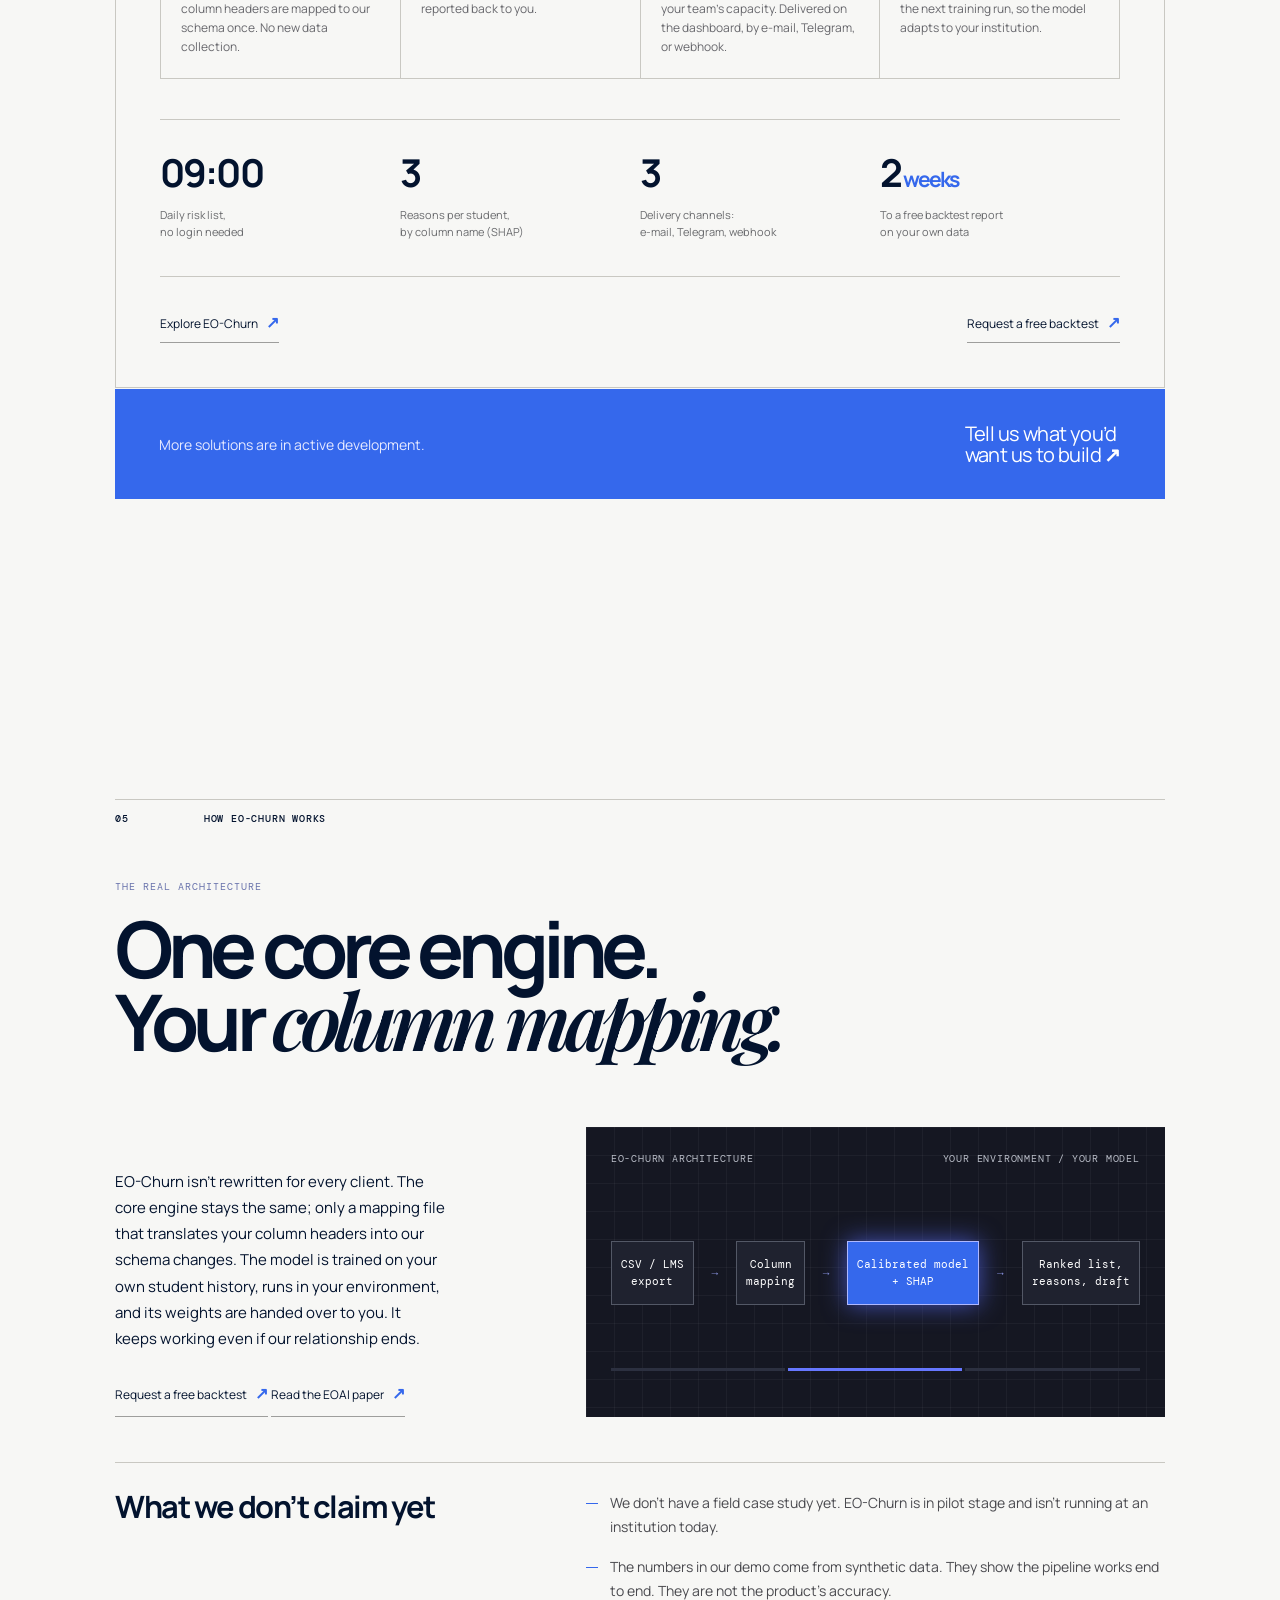
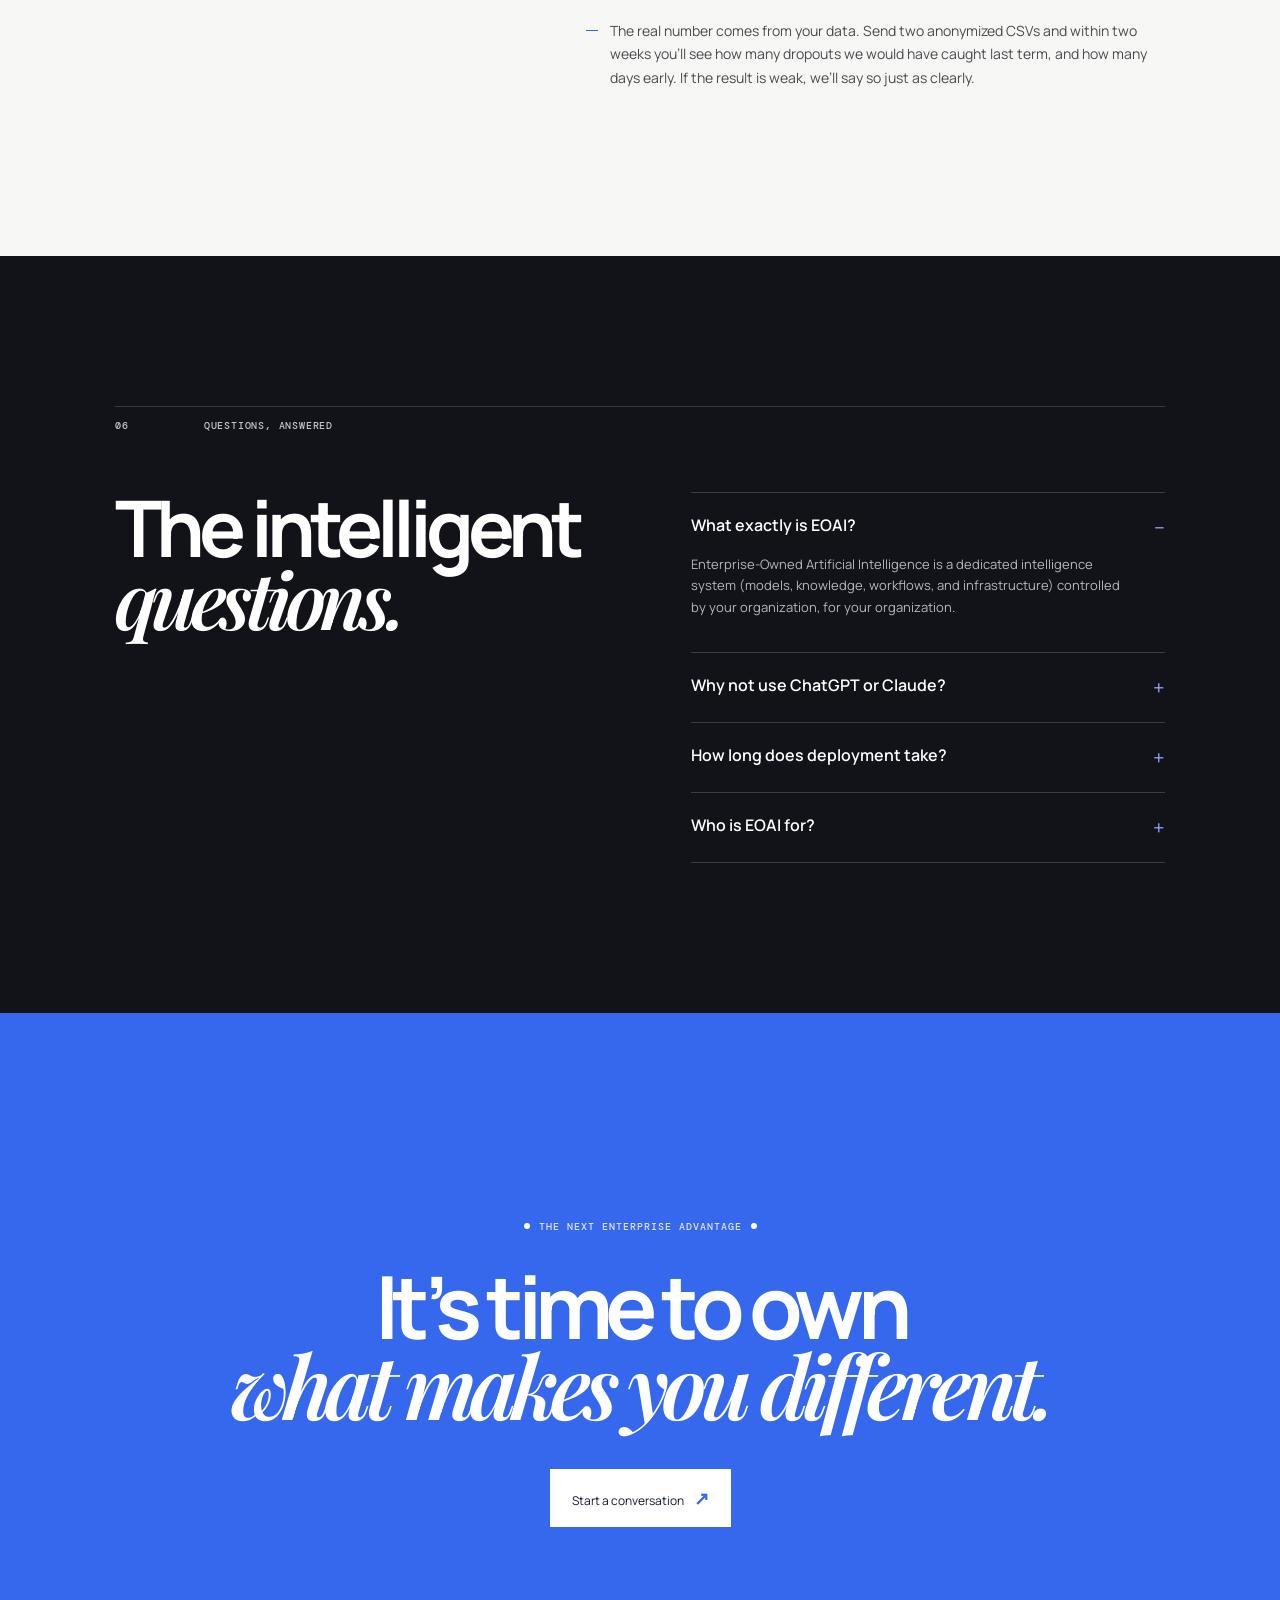
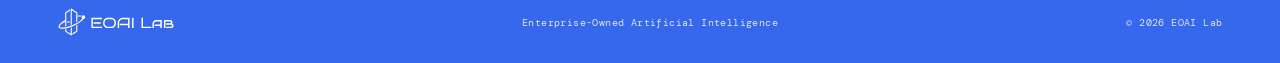
==== commit 977dbcbe: "Merge pull request #5 from RezaOfficial0/hot-fix/mobile-menu Hot fix/mobile menu" ====
--- a/public/index.html
+++ b/public/index.html
@@ -29,10 +29,10 @@
     <header class="nav">
       <a class="brand" href="#top" data-i18n-aria-label="nav.brandAria" aria-label="EOAI Lab home"
         ><img src="logos/eoai-wordmark.svg" alt="EOAI Lab" width="1576" height="380" /></a
-      ><button class="menu" data-i18n-aria-label="nav.menuAria" aria-label="Open navigation" aria-expanded="false">
+      ><button class="menu" data-i18n-aria-label="nav.menuAria" aria-label="Open navigation" aria-expanded="false" aria-controls="site-nav">
         <i></i><i></i>
       </button>
-      <nav>
+      <nav id="site-nav">
         <a href="#eoai">EOAI</a><a href="eo-churn.html" data-i18n="nav.eoChurn">EO-Churn</a
         ><a href="#services" data-i18n="nav.capabilities">Capabilities</a
         ><a href="#solutions" data-i18n="nav.solutions">Solutions</a
--- a/public/styles.css
+++ b/public/styles.css
@@ -27,3 +27,6 @@
 .next-steps{margin-top:45px}.next-steps p{margin-top:18px;font-size:14px;line-height:1.6;color:#3d3e44}
 @media(max-width:750px){.product-hero .hero-copy{width:100%}.hero-shot{position:relative;right:auto;top:auto;width:100%;transform:none;margin-top:44px}.product-hero{padding-bottom:60px;min-height:0}.solution-flow.cols-3{grid-template-columns:1fr}.endpoints dl{grid-template-columns:1fr;gap:4px}.endpoints dd{margin-bottom:12px}}
 .service-cta a span{font:inherit;color:inherit}
+@media(max-width:1300px){.menu{display:grid;gap:5px;background:transparent;border:0;margin-left:auto;position:relative;z-index:2;padding:10px 6px;margin-right:-6px;cursor:pointer}.menu i{height:1px;width:24px;background:#fff}.nav-cta{display:none}.menu i{transition:transform .3s ease}.nav-open .menu i:first-child{transform:translateY(3px) rotate(45deg)}.nav-open .menu i:last-child{transform:translateY(-3px) rotate(-45deg)}.nav .brand,.nav .lang-toggle{position:relative;z-index:2}.nav nav{display:flex;position:fixed;inset:0;z-index:1;flex-direction:column;justify-content:center;gap:0;margin:0;padding:96px 7vw 120px;background:var(--ink);font:600 30px/1.1 Manrope,Arial,sans-serif;letter-spacing:-.03em;text-transform:none;opacity:0;visibility:hidden;transform:translateY(-8px);transition:opacity .3s ease,transform .3s ease,visibility .3s}.nav nav a{padding:15px 0;border-bottom:1px solid rgba(255,255,255,.1);opacity:1}.nav nav a.active{color:#9db8ff}.nav-open nav{opacity:1;visibility:visible;transform:none}.nav-open .nav-cta{display:flex;justify-content:center;align-items:center;position:fixed;z-index:1;left:7vw;right:7vw;bottom:32px;padding:17px 20px;background:#fff;color:var(--ink);font-size:14px;font-weight:700;opacity:1}body.menu-open{overflow:hidden}}
+@media(max-width:1300px) and (prefers-reduced-motion:reduce){.nav nav,.menu i{transition:none}}
+body.menu-open .to-top{display:none}
